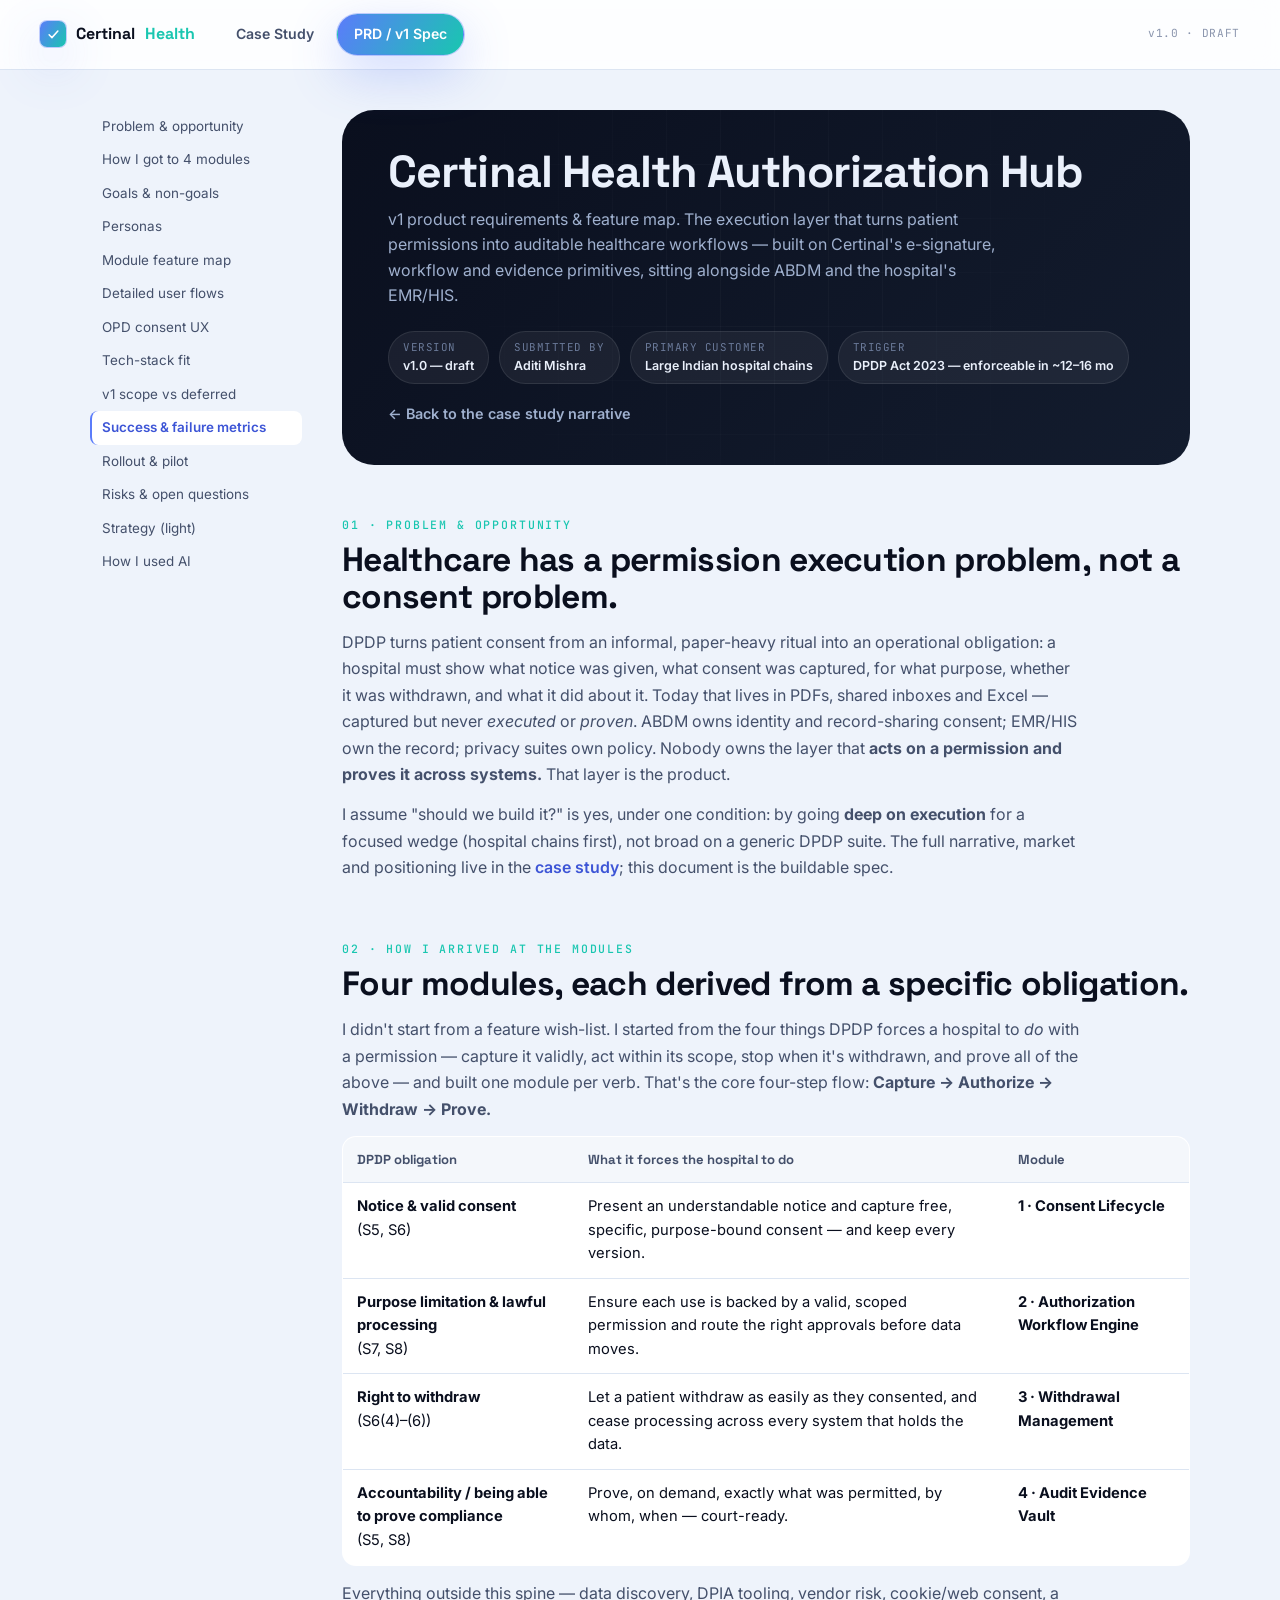
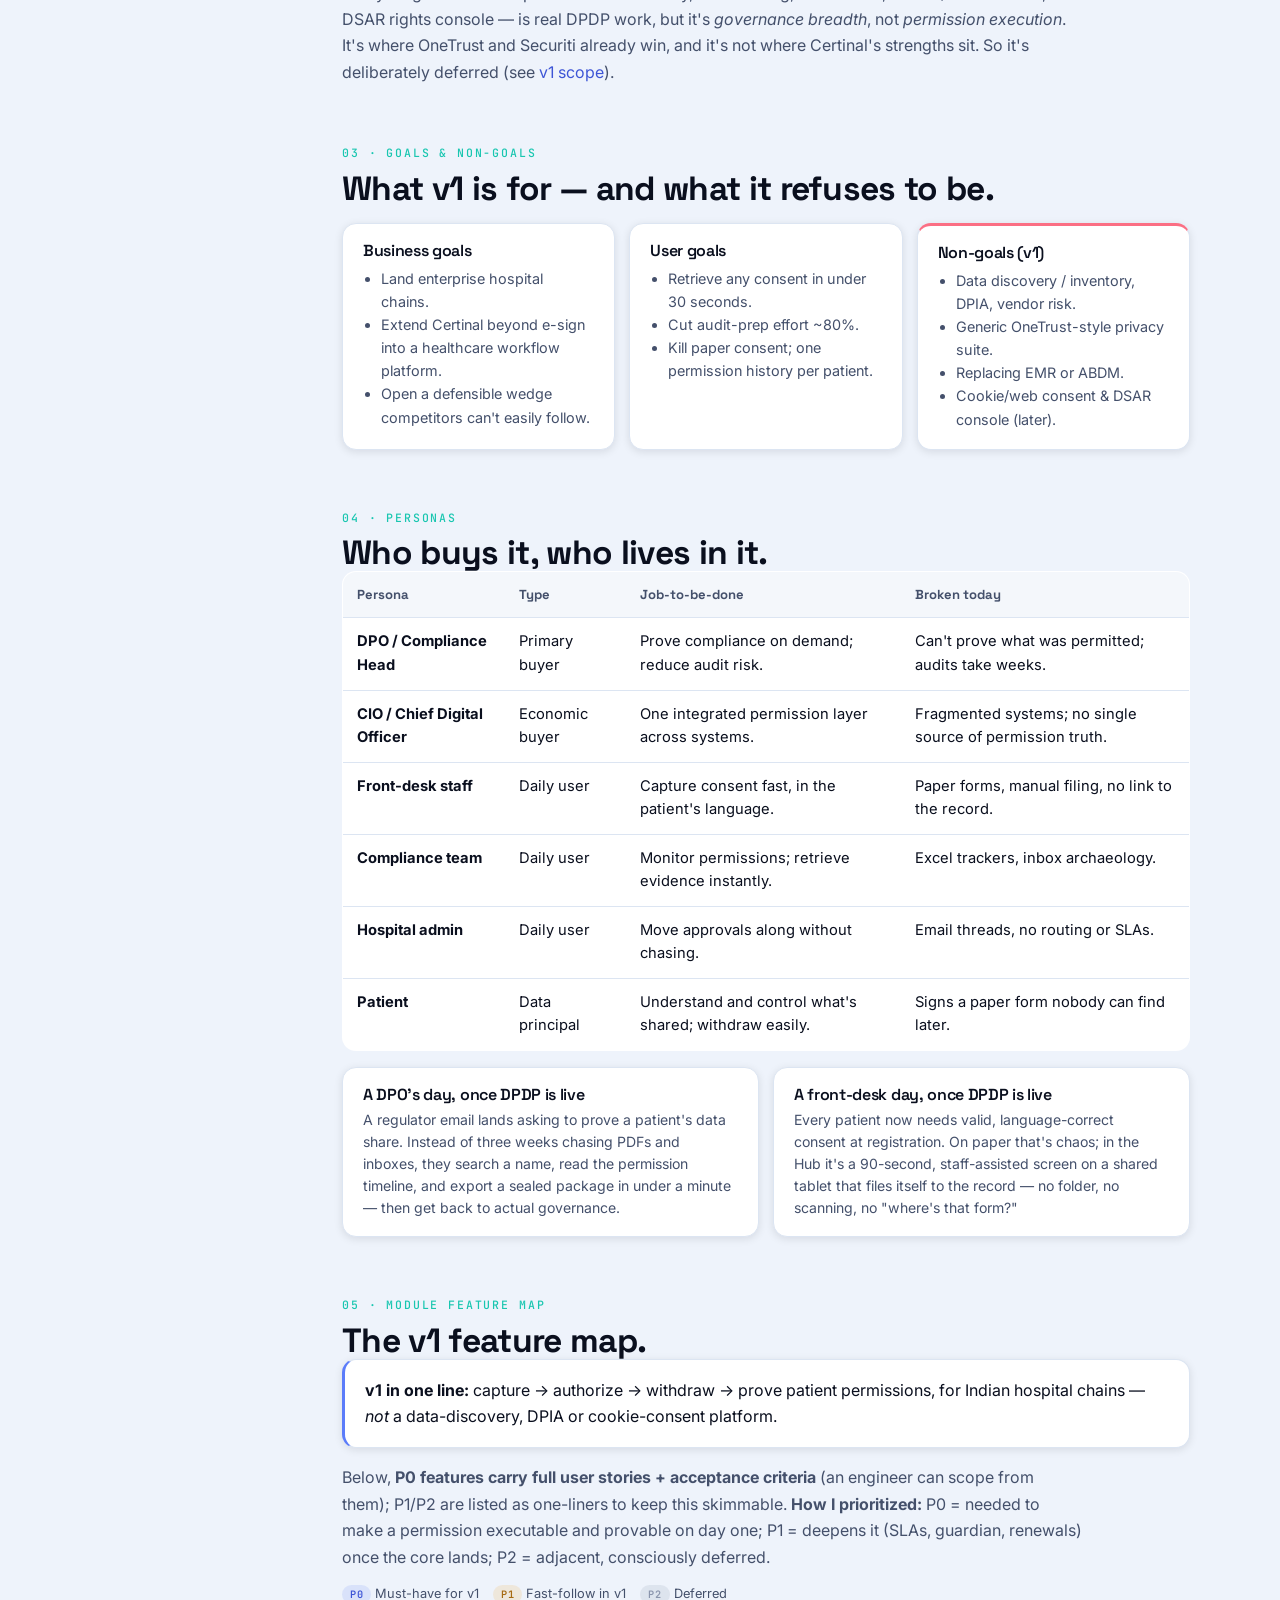
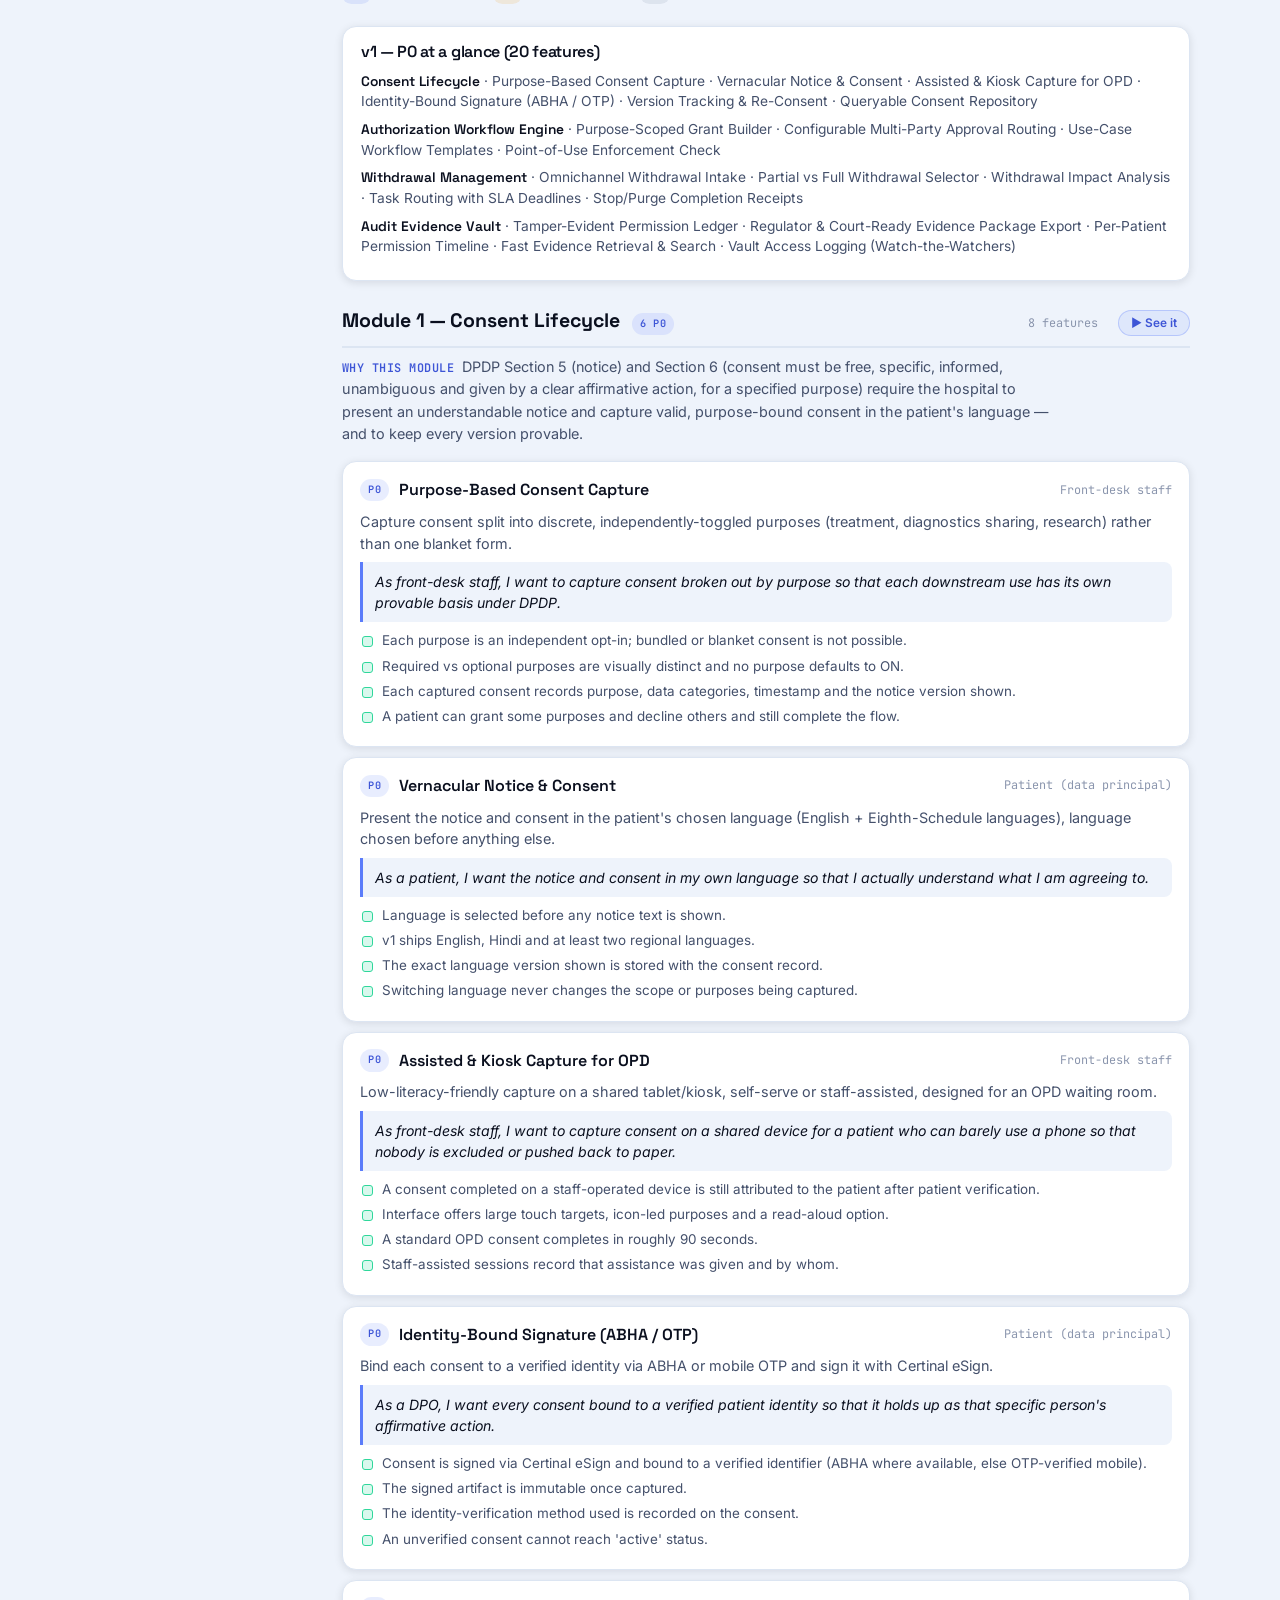
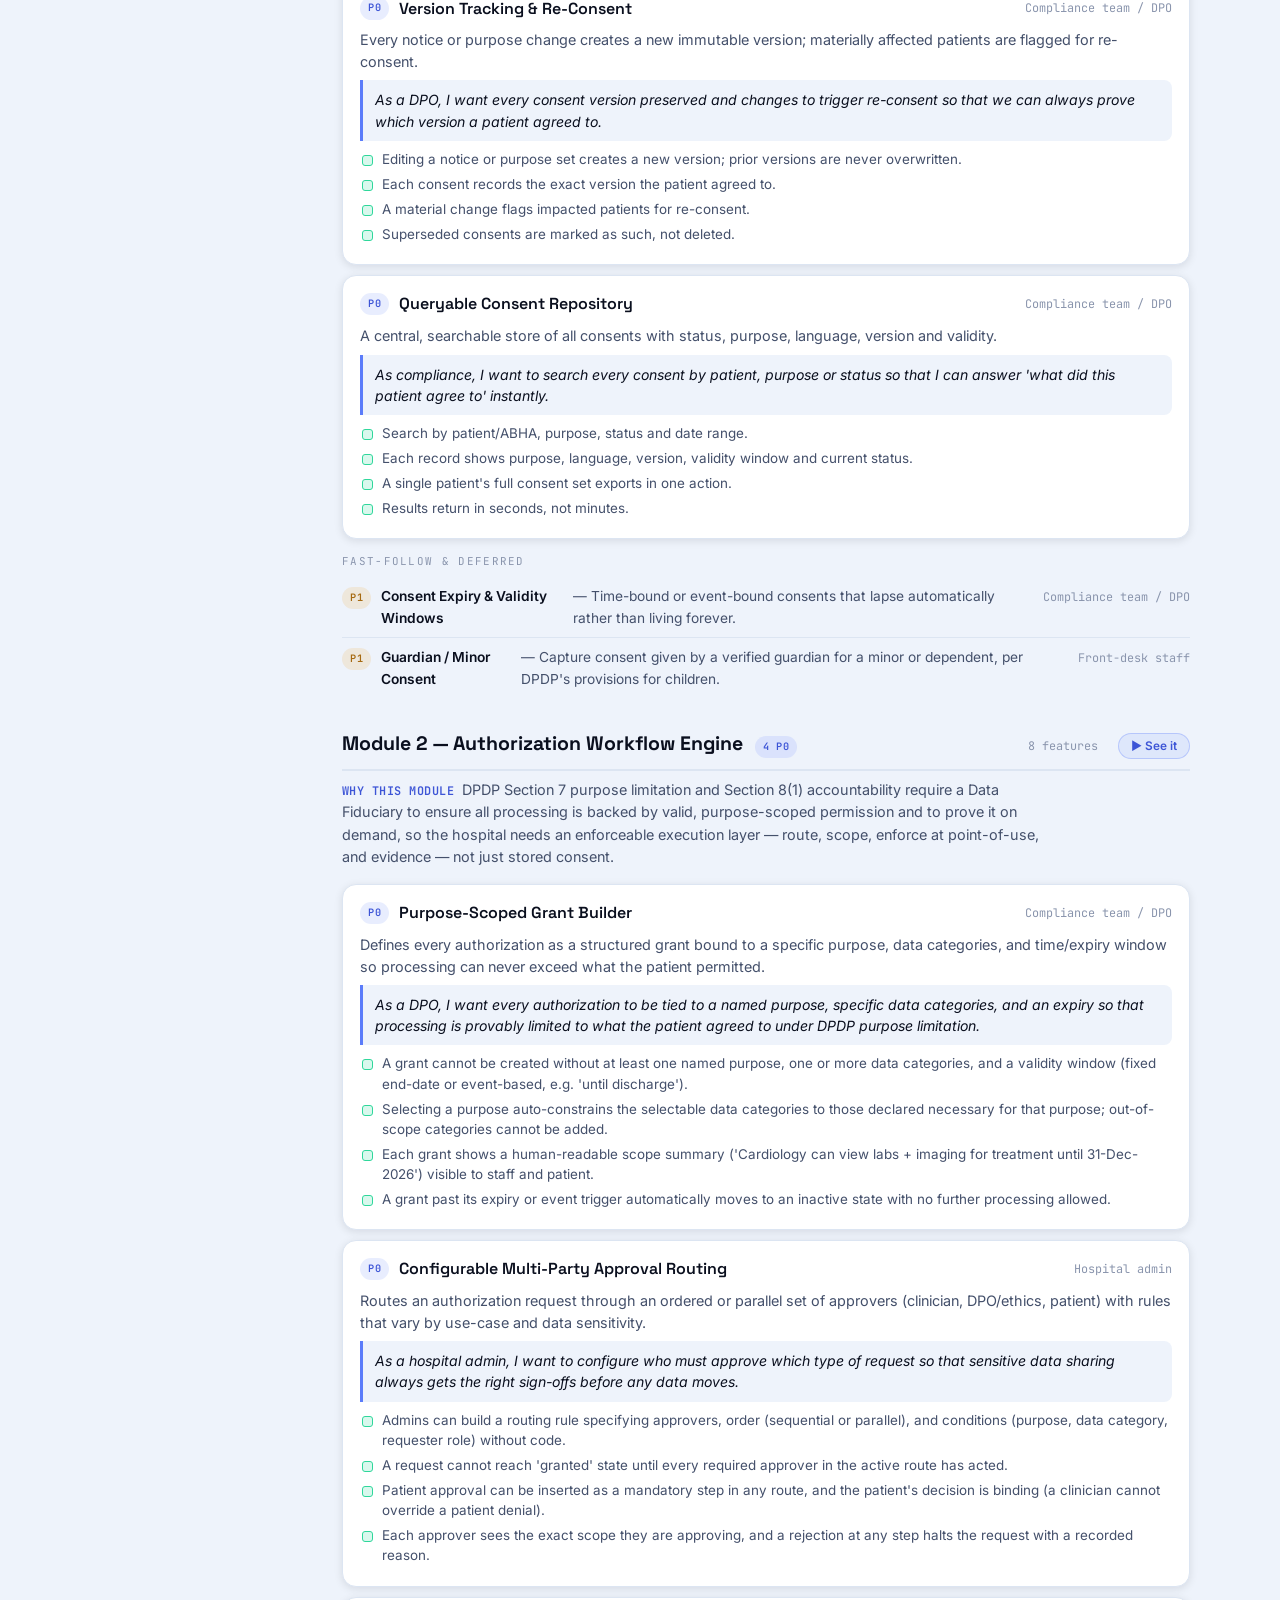
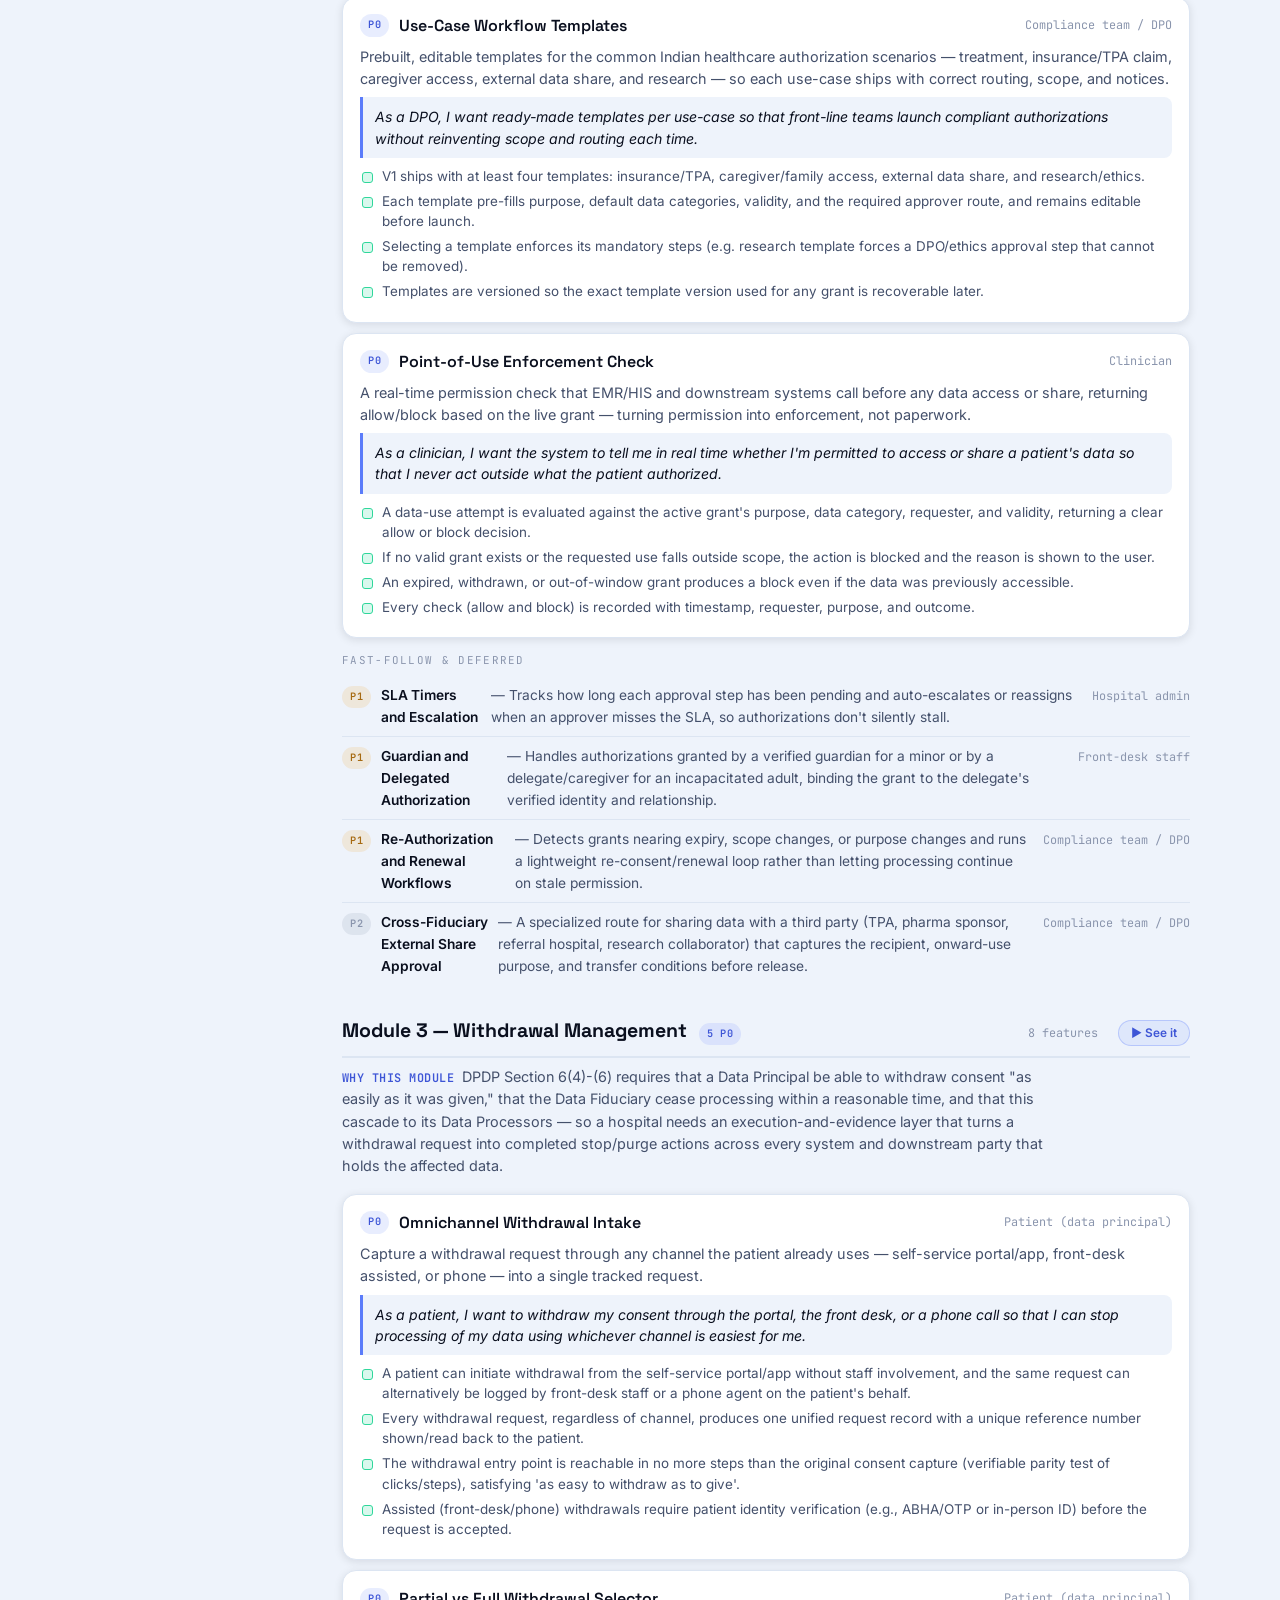
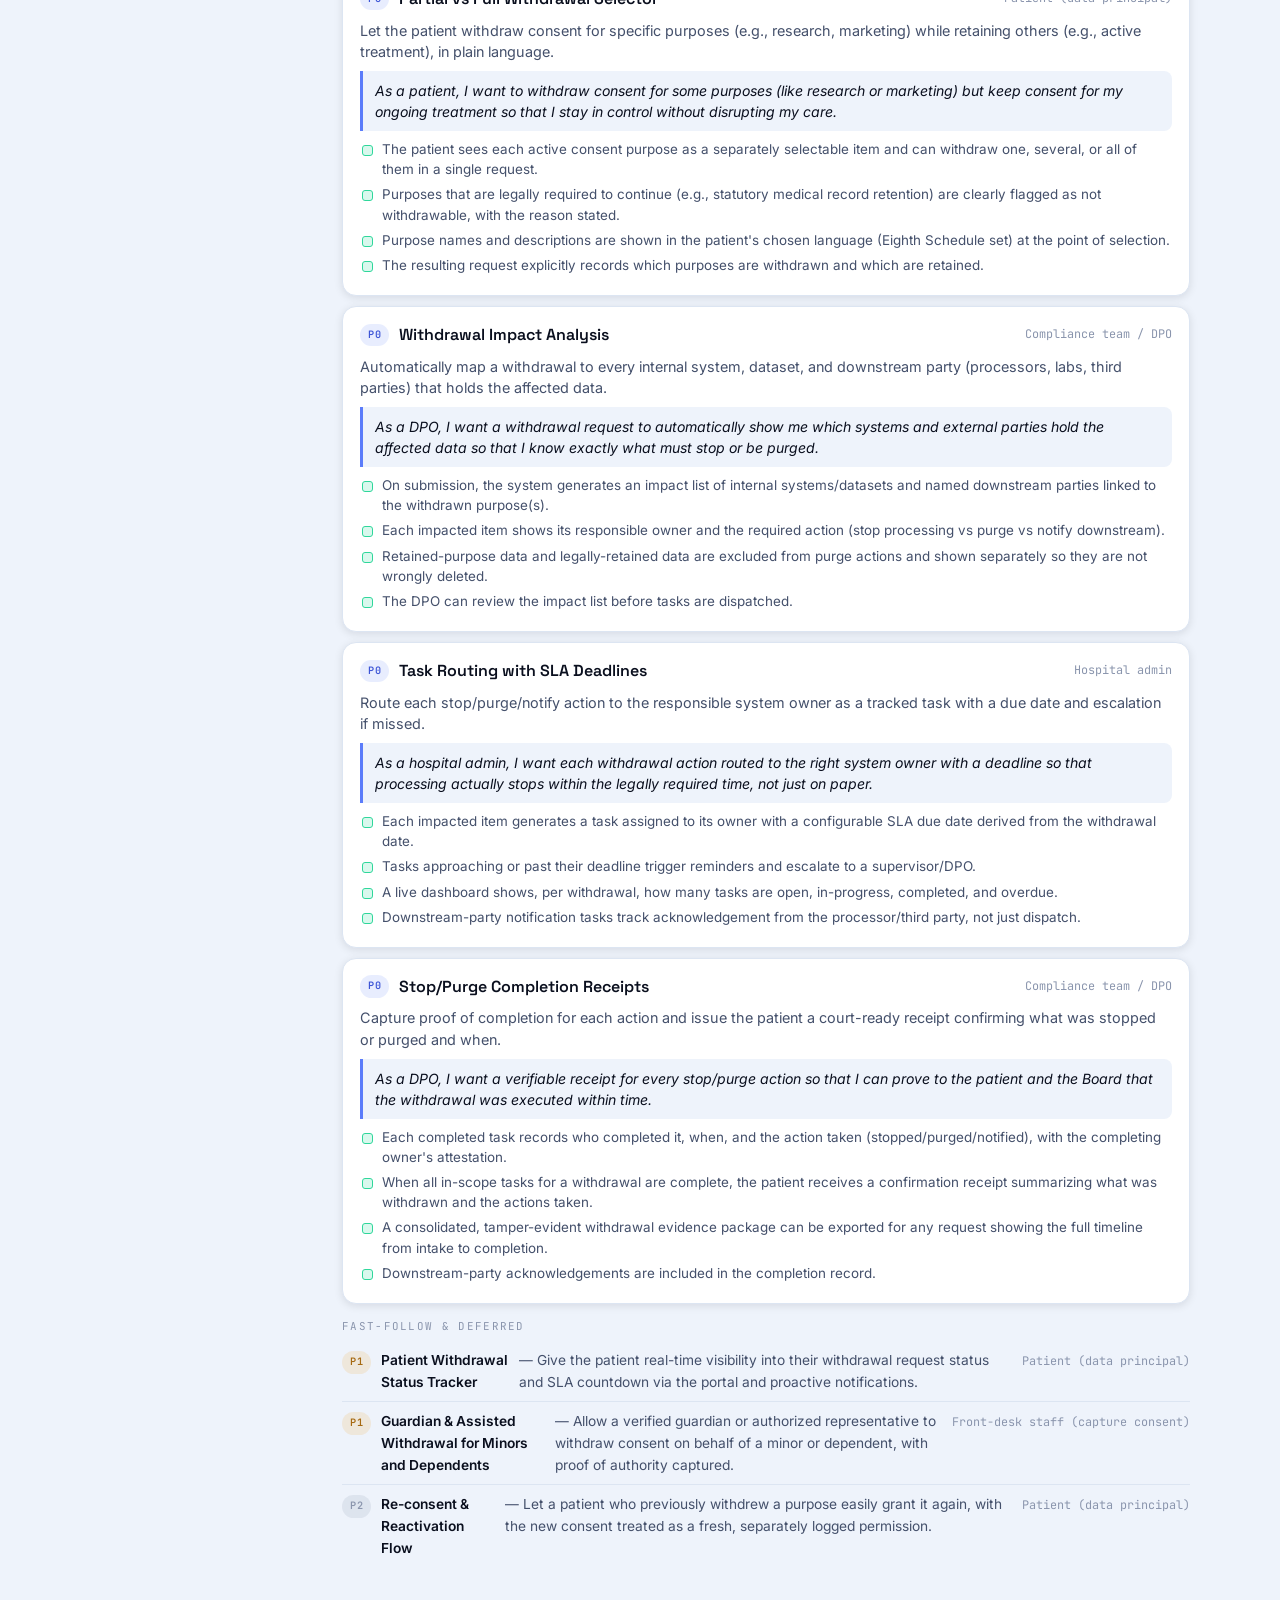
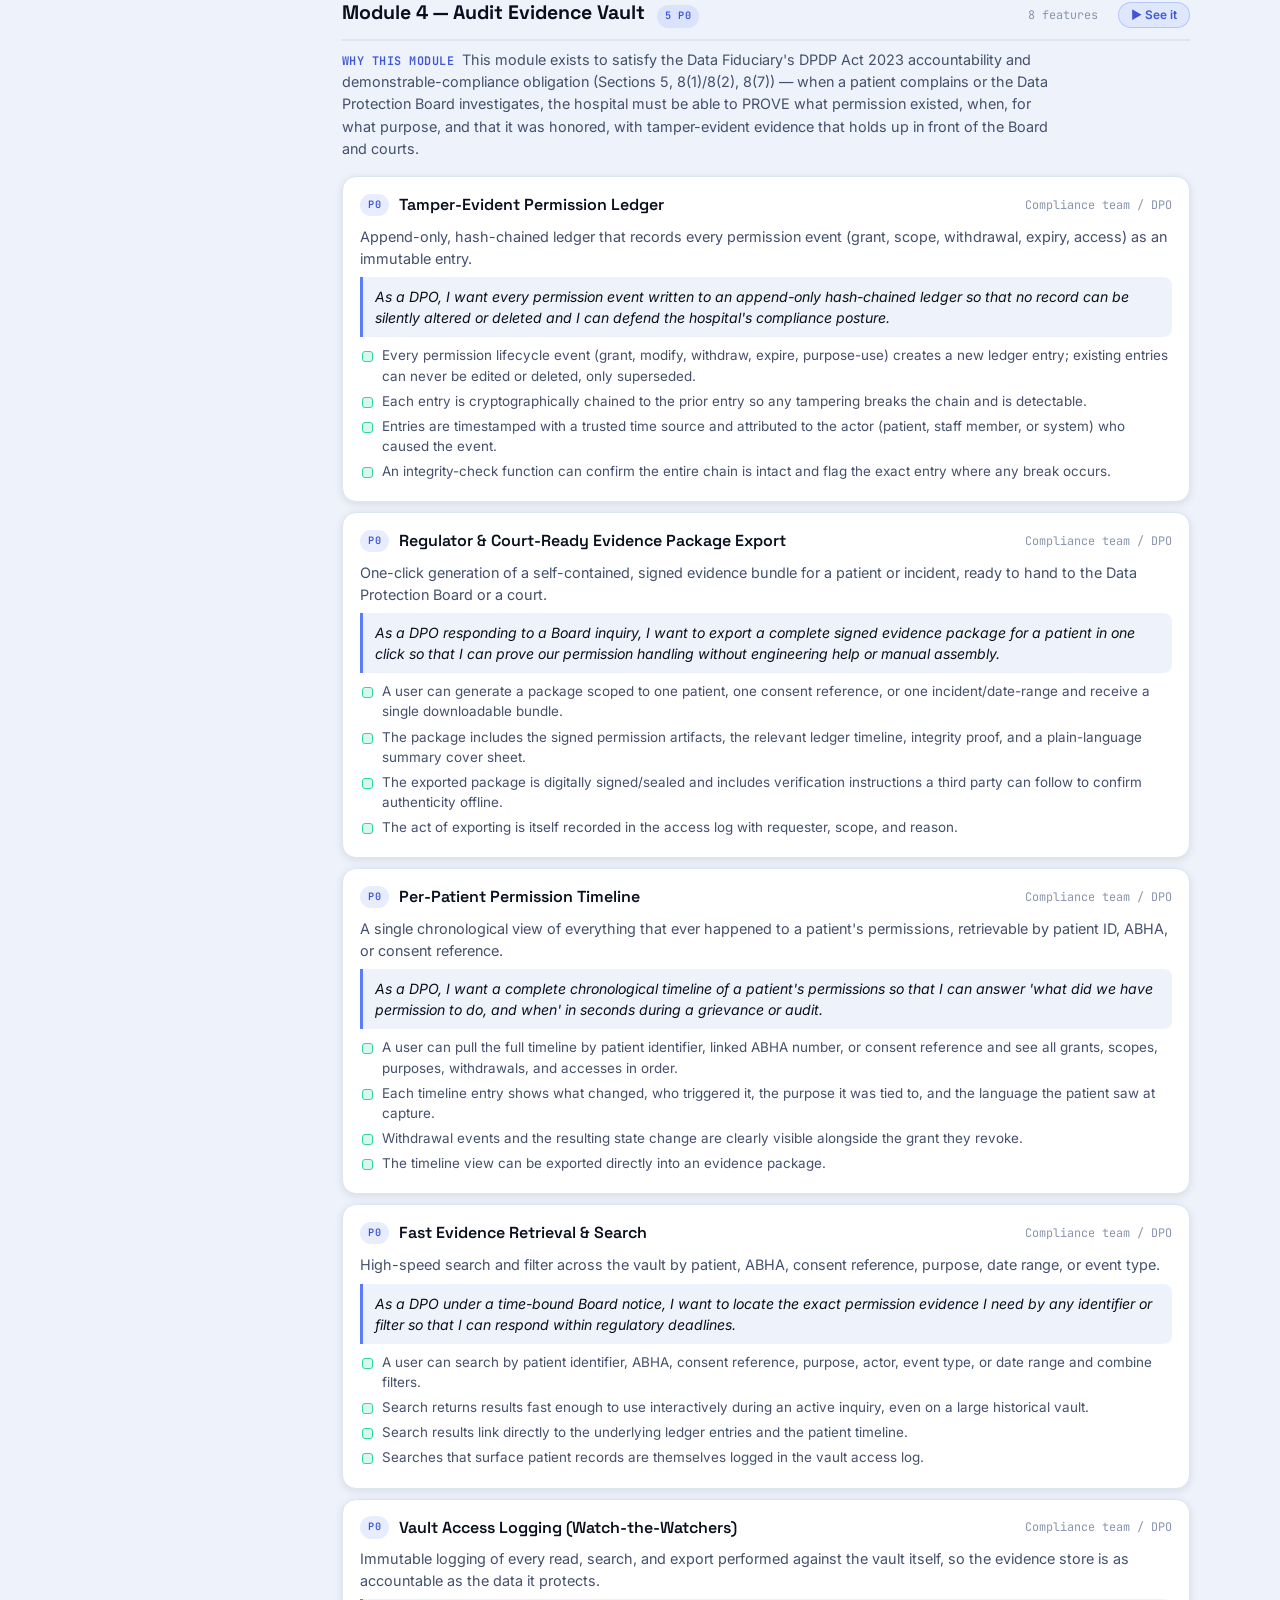
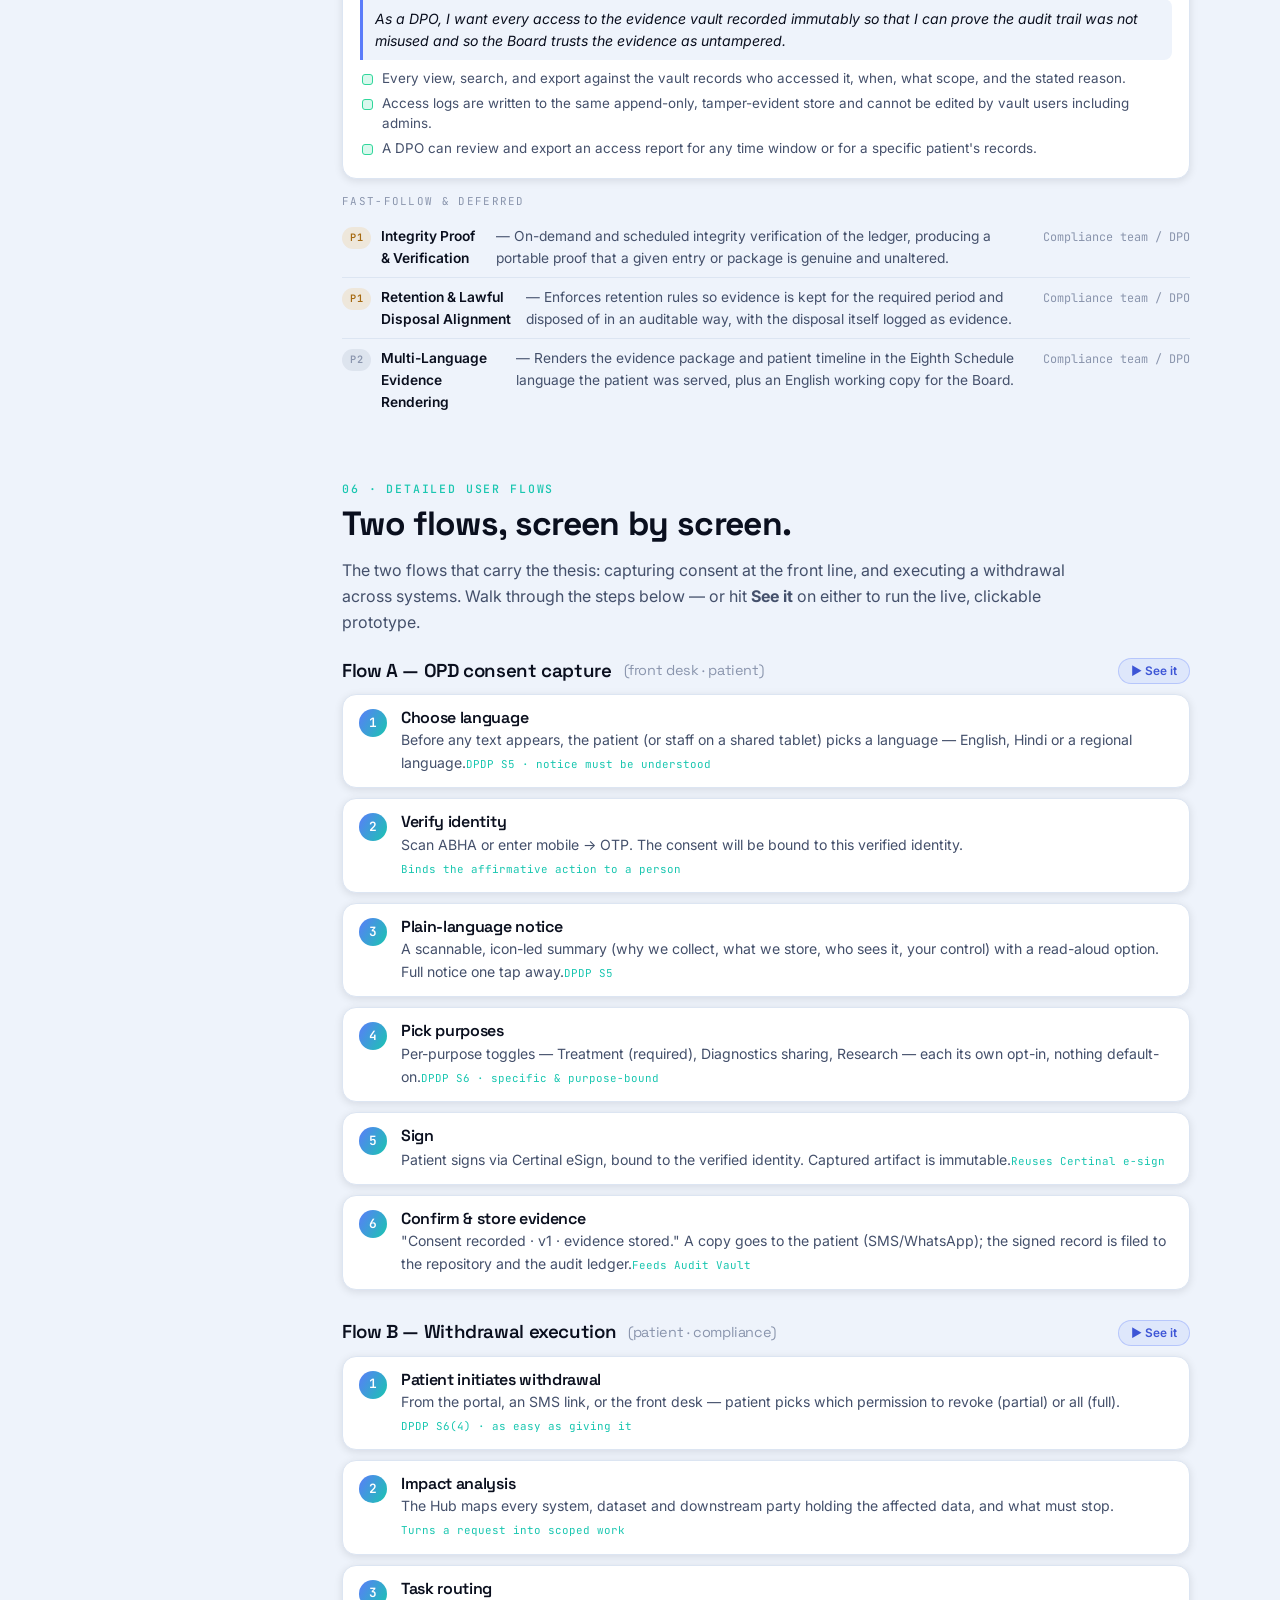
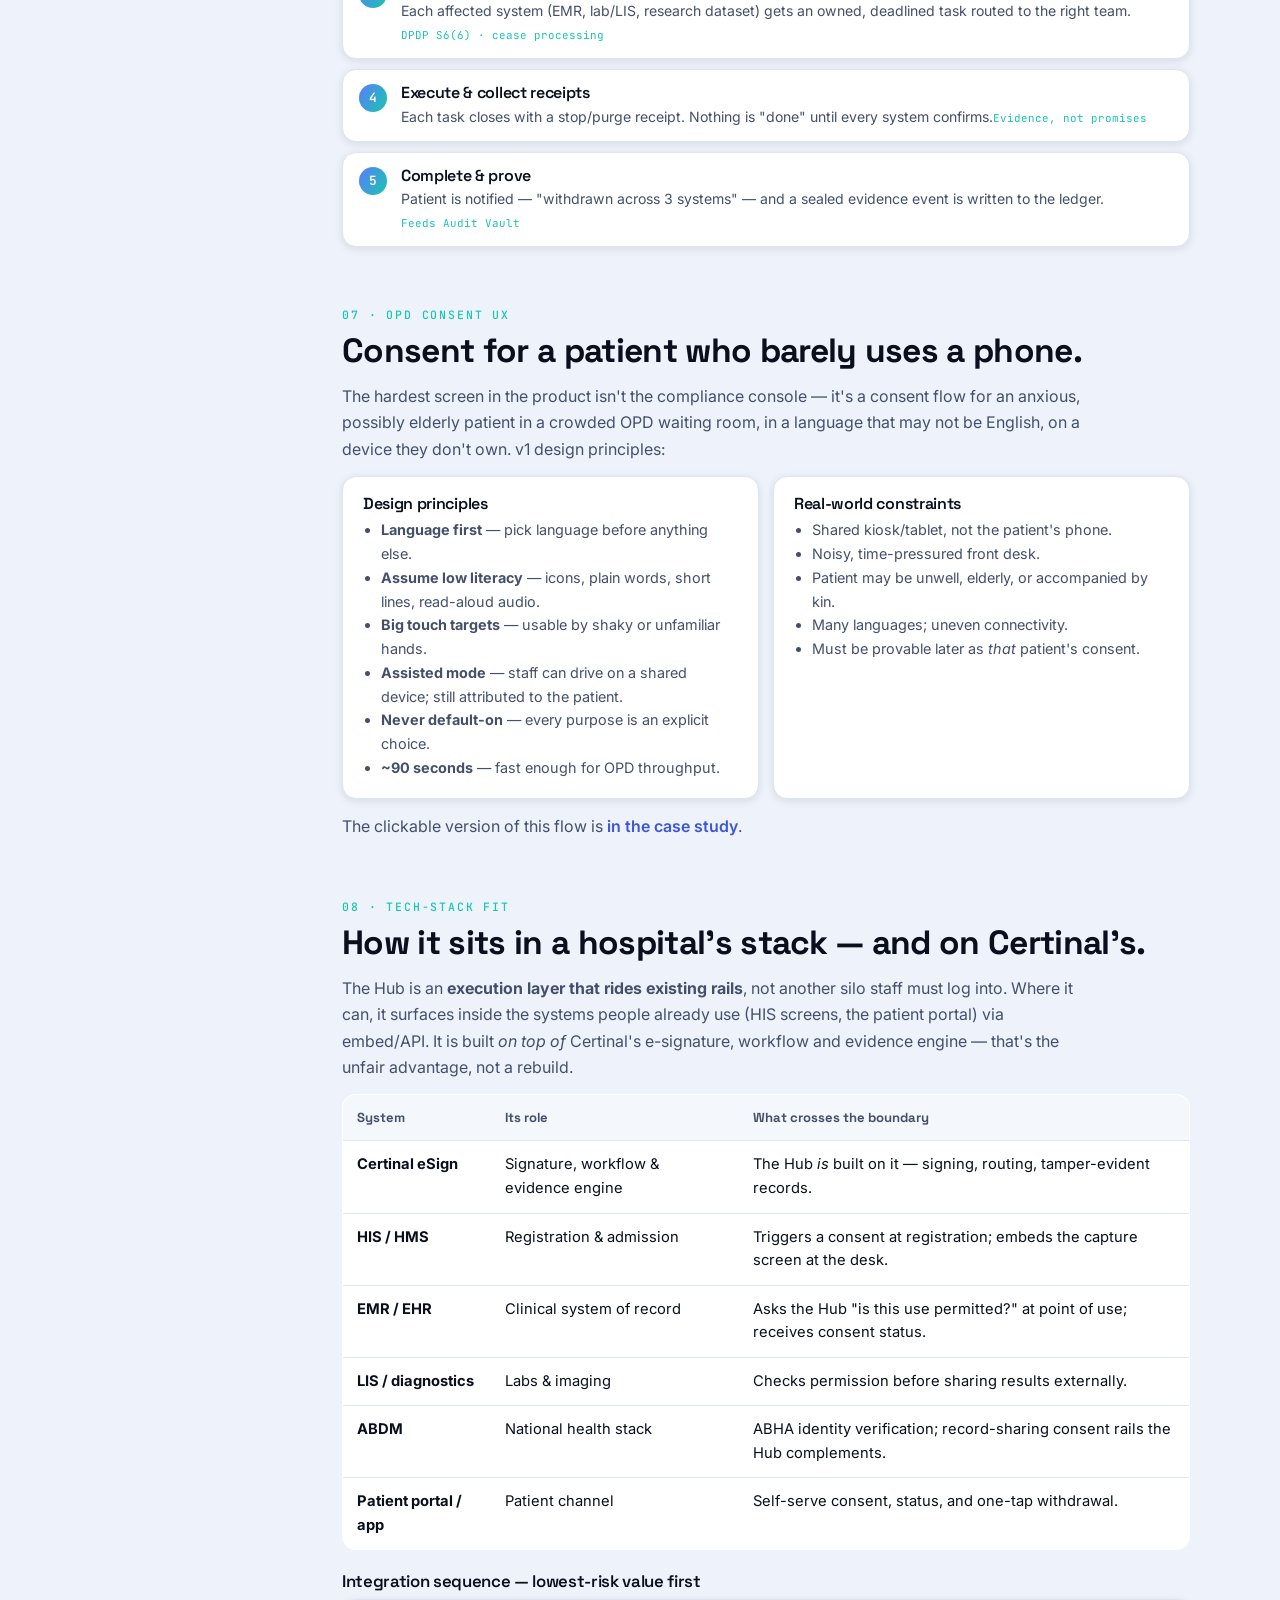
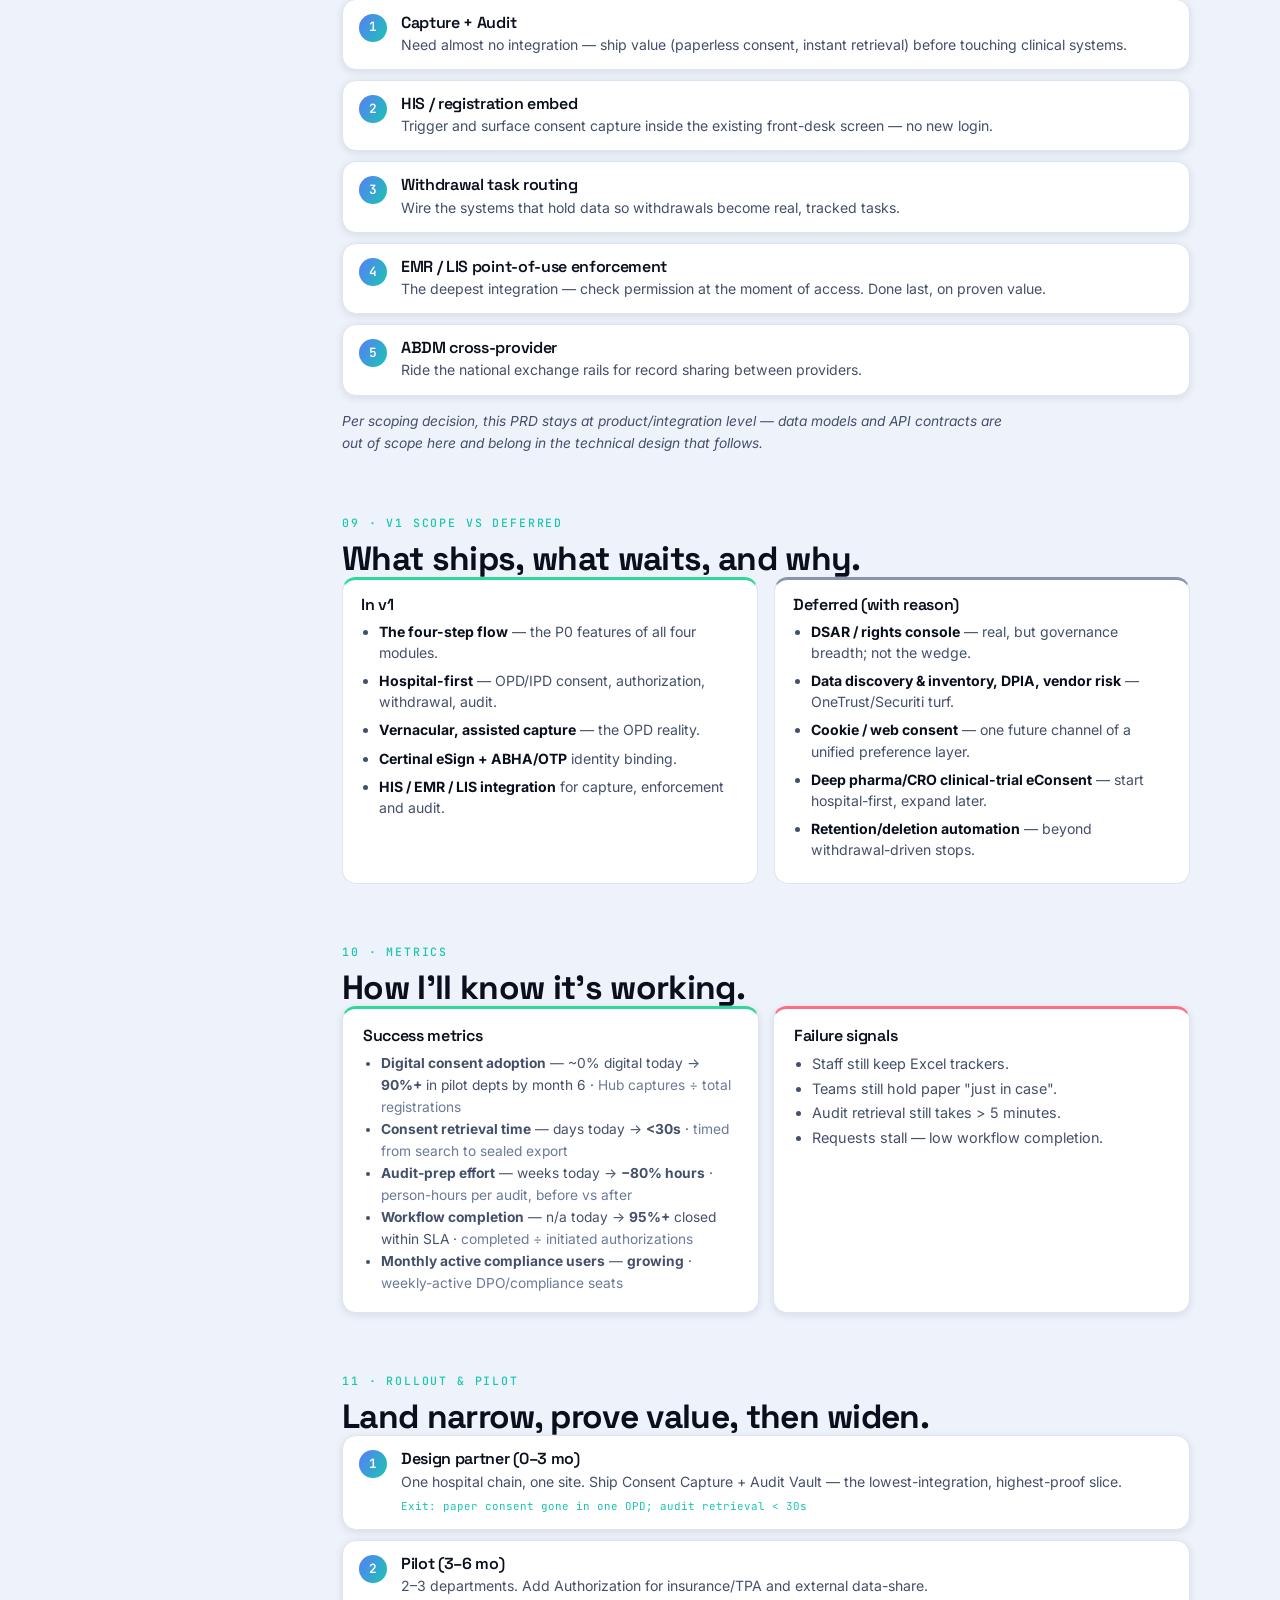
==== prd.html @ 16abfbd4 "Certinal Health Authorization Hub — case study + v1 PRD Scrollytelling DPDP-for-Indian-healthcare ca" ====
<!DOCTYPE html>
<html lang="en">
<head>
<meta charset="UTF-8" />
<meta name="viewport" content="width=device-width, initial-scale=1.0" />
<title>Certinal Health Authorization Hub — v1 PRD / Feature Map</title>
<meta name="description" content="v1 product requirements and feature map for the Certinal Health Authorization Hub — a DPDP execution layer for Indian healthcare." />
<link rel="preconnect" href="https://fonts.googleapis.com" />
<link rel="preconnect" href="https://fonts.gstatic.com" crossorigin />
<link href="https://fonts.googleapis.com/css2?family=Space+Grotesk:wght@400;500;600;700&family=Inter:wght@400;500;600;700&family=JetBrains+Mono:wght@400;500&display=swap" rel="stylesheet" />
<link rel="stylesheet" href="styles.css" />
<style>
  body{background:var(--bg-tint);color:var(--ink);}
  .prd-nav{position:sticky;top:0;z-index:900;display:flex;align-items:center;gap:18px;padding:14px clamp(16px,4vw,40px);background:rgba(255,255,255,.85);backdrop-filter:blur(14px);border-bottom:1px solid var(--line-light);}
  .prd-nav .brand{display:flex;align-items:center;gap:10px;font-family:var(--font-display);font-weight:700;color:var(--ink);}
  .prd-nav .brand .mark{width:26px;height:26px;border-radius:7px;background:var(--grad-brand);display:grid;place-items:center;box-shadow:var(--sh-glow);}
  .prd-tabs{display:flex;gap:6px;margin-left:6px;}
  .prd-tab{padding:8px 16px;border-radius:var(--r-pill);font-size:.88rem;font-weight:600;color:var(--ink-soft);border:1px solid transparent;}
  .prd-tab:hover{color:var(--ink);}
  .prd-tab.is-active{background:var(--grad-brand);color:#fff;box-shadow:var(--sh-glow);}
  .prd-nav .spacer{margin-left:auto;}
  .prd-meta-pill{font-family:var(--font-mono);font-size:.7rem;letter-spacing:.06em;color:var(--ink-faint);}

  .prd-shell{max-width:1180px;margin:0 auto;display:grid;grid-template-columns:212px 1fr;gap:40px;padding:40px clamp(16px,4vw,40px) 100px;}
  @media (max-width:920px){.prd-shell{grid-template-columns:1fr;gap:18px;}}
  .prd-toc{position:sticky;top:84px;align-self:start;font-size:.84rem;max-height:calc(100vh - 110px);overflow:auto;}
  @media (max-width:920px){.prd-toc{position:static;max-height:none;border:1px solid var(--line-light);border-radius:var(--r-md);background:#fff;padding:12px;}}
  .prd-toc a{display:block;padding:6px 10px;border-radius:8px;color:var(--ink-soft);border-left:2px solid transparent;}
  .prd-toc a:hover{background:#fff;color:var(--ink);}
  .prd-toc a.is-active{color:var(--brand-deep);border-left-color:var(--brand);background:#fff;font-weight:600;}

  .prd-main{min-width:0;}
  .prd-sec{margin-bottom:54px;scroll-margin-top:90px;}
  .prd-kicker{font-family:var(--font-mono);font-size:.72rem;letter-spacing:.16em;text-transform:uppercase;color:var(--teal);font-weight:500;}
  .prd-h{font-family:var(--font-display);font-weight:700;font-size:clamp(1.5rem,3vw,2.1rem);letter-spacing:-.02em;margin:6px 0 0;color:var(--ink);}
  .prd-sub{color:var(--ink-soft);font-size:1.02rem;margin-top:10px;max-width:70ch;line-height:1.6;}
  .prd-p{color:var(--ink-soft);line-height:1.65;max-width:74ch;margin:14px 0;}
  .prd-card{background:#fff;border:1px solid var(--line-light);border-radius:var(--r-md);padding:18px 20px;box-shadow:var(--sh-sm);}
  .prd-grid2{display:grid;grid-template-columns:1fr 1fr;gap:14px;}
  .prd-grid3{display:grid;grid-template-columns:repeat(3,1fr);gap:14px;}
  @media (max-width:760px){.prd-grid2,.prd-grid3{grid-template-columns:1fr;}}

  /* hero */
  .prd-hero{background:linear-gradient(135deg,#0A0F1E,#131C2E);color:var(--on-dark);border-radius:var(--r-xl);padding:38px clamp(22px,4vw,46px);position:relative;overflow:hidden;margin-bottom:46px;}
  .prd-hero .grid-bg{opacity:.4;}
  .prd-hero h1{font-family:var(--font-display);font-weight:700;font-size:clamp(1.8rem,4vw,2.8rem);letter-spacing:-.02em;line-height:1.05;position:relative;}
  .prd-hero p{color:var(--on-dark-soft);max-width:64ch;margin-top:12px;position:relative;line-height:1.6;}
  .prd-metarow{display:flex;flex-wrap:wrap;gap:10px;margin-top:22px;position:relative;}
  .prd-metarow .m{background:rgba(255,255,255,.06);border:1px solid var(--line-dark);border-radius:var(--r-pill);padding:7px 14px;font-size:.78rem;}
  .prd-metarow .m b{color:var(--on-dark);font-weight:600;}
  .prd-metarow .m span{color:var(--on-dark-faint);font-family:var(--font-mono);font-size:.68rem;letter-spacing:.05em;display:block;text-transform:uppercase;}

  /* tables */
  .prd-table{width:100%;border-collapse:collapse;font-size:.92rem;background:#fff;border:1px solid var(--line-light);border-radius:var(--r-md);overflow:hidden;}
  .prd-table th,.prd-table td{text-align:left;padding:12px 14px;border-bottom:1px solid var(--line-light);vertical-align:top;}
  .prd-table th{font-family:var(--font-display);font-size:.82rem;color:var(--ink-soft);background:#F4F7FB;}
  .prd-table tr:last-child td{border-bottom:none;}
  .prd-table td strong{color:var(--ink);}

  /* feature module blocks */
  .fm-mod{margin-bottom:30px;}
  .fm-modhead{display:flex;align-items:baseline;gap:12px;flex-wrap:wrap;border-bottom:2px solid var(--line-light);padding-bottom:10px;margin-bottom:6px;}
  .fm-modname{font-family:var(--font-display);font-weight:700;font-size:1.22rem;color:var(--ink);}
  .fm-why{font-size:.9rem;color:var(--ink-soft);line-height:1.55;margin:8px 0 16px;max-width:80ch;}
  .fm-why b{color:var(--brand-deep);font-weight:600;font-family:var(--font-mono);font-size:.74rem;letter-spacing:.04em;}
  .fm-feat{background:#fff;border:1px solid var(--line-light);border-radius:var(--r-md);padding:15px 17px;margin-bottom:10px;box-shadow:var(--sh-sm);}
  .fm-ftop{display:flex;align-items:center;gap:10px;flex-wrap:wrap;}
  .fm-fname{font-family:var(--font-display);font-weight:600;font-size:1rem;color:var(--ink);}
  .fm-persona{margin-left:auto;font-size:.74rem;color:var(--ink-faint);font-family:var(--font-mono);}
  .fm-desc{font-size:.9rem;color:var(--ink-soft);margin:8px 0;line-height:1.5;}
  .fm-story{font-size:.88rem;color:var(--ink);background:var(--bg-tint);border-left:3px solid var(--brand);border-radius:0 8px 8px 0;padding:9px 12px;margin:8px 0;line-height:1.5;font-style:italic;}
  .fm-ac{margin:8px 0 0;padding:0;list-style:none;}
  .fm-ac li{position:relative;padding-left:22px;font-size:.84rem;color:var(--ink-soft);line-height:1.5;margin:5px 0;}
  .fm-ac li::before{content:"";position:absolute;left:2px;top:6px;width:11px;height:11px;border-radius:3px;border:1.5px solid var(--ok);background:rgba(47,215,155,.18);}
  .pri{font-family:var(--font-mono);font-size:.64rem;font-weight:600;letter-spacing:.06em;padding:3px 8px;border-radius:var(--r-pill);}
  .pri-P0{background:rgba(91,124,250,.14);color:var(--brand-deep);}
  .pri-P1{background:rgba(244,169,59,.16);color:#A66A12;}
  .pri-P2{background:rgba(138,149,173,.16);color:var(--ink-faint);}
  .fm-legend{display:flex;gap:14px;flex-wrap:wrap;font-size:.8rem;color:var(--ink-soft);margin:6px 0 22px;}
  .fm-glance{background:#fff;border:1px solid var(--line-light);border-radius:var(--r-md);padding:16px 18px;margin-bottom:24px;box-shadow:var(--sh-sm);}
  .fm-glance h4{font-family:var(--font-display);margin:0 0 10px;color:var(--ink);font-size:1rem;}
  .fm-gmod{font-size:.86rem;color:var(--ink-soft);margin:7px 0;line-height:1.5;}
  .fm-gmod b{color:var(--ink);font-family:var(--font-display);font-weight:600;}
  .fm-laterhead{font-family:var(--font-mono);font-size:.68rem;letter-spacing:.12em;text-transform:uppercase;color:var(--ink-faint);margin:14px 0 6px;}
  .fm-mini{display:flex;align-items:baseline;gap:10px;padding:8px 0;border-bottom:1px solid var(--line-light);font-size:.86rem;}
  .fm-mini:last-child{border-bottom:none;}
  .fm-mini .fm-mininame{font-weight:600;color:var(--ink);}
  .fm-mini .fm-minidesc{color:var(--ink-soft);}
  .fm-mini .fm-minip{margin-left:auto;font-size:.74rem;color:var(--ink-faint);font-family:var(--font-mono);white-space:nowrap;}

  /* flow steps */
  .flow-steps{counter-reset:fs;display:flex;flex-direction:column;gap:10px;}
  .flow-step{display:flex;gap:14px;background:#fff;border:1px solid var(--line-light);border-radius:var(--r-md);padding:14px 16px;box-shadow:var(--sh-sm);}
  .flow-step .n{counter-increment:fs;flex:none;width:28px;height:28px;border-radius:50%;background:var(--grad-brand);color:#fff;display:grid;place-items:center;font-family:var(--font-mono);font-size:.8rem;font-weight:600;}
  .flow-step .n::before{content:counter(fs);}
  .flow-step h4{font-family:var(--font-display);font-size:1rem;margin:0 0 3px;color:var(--ink);}
  .flow-step p{margin:0;font-size:.88rem;color:var(--ink-soft);line-height:1.5;}
  .flow-step .tie{display:inline-block;margin-top:6px;font-family:var(--font-mono);font-size:.68rem;color:var(--teal);}

  .pill-row{display:flex;flex-wrap:wrap;gap:8px;margin-top:6px;}
  .pill-row .p{font-size:.8rem;padding:6px 12px;border-radius:var(--r-pill);background:#fff;border:1px solid var(--line-light);color:var(--ink-soft);}
  .inout{display:grid;grid-template-columns:1fr 1fr;gap:16px;}
  @media (max-width:760px){.inout{grid-template-columns:1fr;}}
  .inout .col{background:#fff;border:1px solid var(--line-light);border-radius:var(--r-md);padding:16px 18px;}
  .inout .col.in{border-top:3px solid var(--ok);}
  .inout .col.out{border-top:3px solid var(--ink-faint);}
  .inout h4{font-family:var(--font-display);margin:0 0 8px;}
  .inout ul{margin:0;padding-left:18px;}
  .inout li{font-size:.88rem;color:var(--ink-soft);line-height:1.5;margin:7px 0;}
  .inout li b{color:var(--ink);}

  .ai-note{background:#fff;border:1px dashed var(--brand);border-radius:var(--r-md);padding:18px 20px;}
  .prd-foot{border-top:1px solid var(--line-light);padding:26px clamp(16px,4vw,40px);text-align:center;color:var(--ink-faint);font-size:.82rem;}
  .backlink{display:inline-flex;align-items:center;gap:7px;color:var(--brand-deep);font-weight:600;font-size:.9rem;margin-top:10px;}
  /* prototype modal + CTA */
  .fm-see{margin-left:8px;font-family:var(--font-body);font-size:.74rem;font-weight:600;color:var(--brand-deep);background:rgba(91,124,250,.10);border:1px solid rgba(91,124,250,.3);border-radius:var(--r-pill);padding:5px 12px;cursor:pointer;display:inline-flex;align-items:center;gap:6px;transition:background .18s;}
  .fm-see:hover{background:rgba(91,124,250,.18);}
  .proto-modal{position:fixed;inset:0;z-index:2000;display:none;}
  .proto-modal.is-open{display:block;}
  .proto-modal__backdrop{position:absolute;inset:0;background:rgba(6,9,18,.72);backdrop-filter:blur(4px);}
  .proto-modal__panel{position:absolute;inset:3.5% 4%;background:var(--bg-dark);border:1px solid var(--line-strong);border-radius:var(--r-lg);overflow:hidden;display:flex;flex-direction:column;box-shadow:var(--sh-lg);}
  .proto-modal__bar{display:flex;align-items:center;gap:14px;padding:11px 16px;background:rgba(255,255,255,.04);border-bottom:1px solid var(--line-dark);color:var(--on-dark);}
  .proto-modal__title{font-family:var(--font-display);font-weight:600;font-size:.95rem;}
  .proto-modal__hint{font-family:var(--font-mono);font-size:.68rem;color:var(--on-dark-faint);}
  .proto-modal__open{margin-left:auto;font-size:.82rem;color:var(--on-dark-soft);text-decoration:none;}
  .proto-modal__open:hover{color:var(--on-dark);}
  .proto-modal__close{background:rgba(255,255,255,.06);border:1px solid var(--line-dark);color:var(--on-dark);width:30px;height:30px;border-radius:8px;cursor:pointer;font-size:1rem;line-height:1;}
  .proto-modal__frame{flex:1;width:100%;border:0;background:var(--bg-dark);}
</style>
</head>
<body>

<nav class="prd-nav">
  <a class="brand" href="index.html">
    <span class="mark"><svg width="15" height="15" viewBox="0 0 24 24" fill="none"><path d="M5 12.5l4.5 4.5L19 6.5" stroke="#fff" stroke-width="2.4" stroke-linecap="round" stroke-linejoin="round"/></svg></span>
    Certinal <span style="color:var(--teal)">Health</span>
  </a>
  <div class="prd-tabs">
    <a class="prd-tab" href="index.html">Case Study</a>
    <a class="prd-tab is-active" href="prd.html">PRD / v1 Spec</a>
  </div>
  <span class="spacer"></span>
  <span class="prd-meta-pill">v1.0 · DRAFT</span>
</nav>

<div class="prd-shell">
  <!-- TOC -->
  <aside class="prd-toc" aria-label="Contents">
    <a href="#problem">Problem &amp; opportunity</a>
    <a href="#modules-why">How I got to 4 modules</a>
    <a href="#goals">Goals &amp; non-goals</a>
    <a href="#personas">Personas</a>
    <a href="#features">Module feature map</a>
    <a href="#flows">Detailed user flows</a>
    <a href="#opd-ux">OPD consent UX</a>
    <a href="#architecture">Tech-stack fit</a>
    <a href="#scope">v1 scope vs deferred</a>
    <a href="#metrics">Success &amp; failure metrics</a>
    <a href="#rollout">Rollout &amp; pilot</a>
    <a href="#risks">Risks &amp; open questions</a>
    <a href="#strategy">Strategy (light)</a>
    <a href="#ai">How I used AI</a>
  </aside>

  <main class="prd-main">
    <!-- HERO -->
    <div class="prd-hero">
      <div class="grid-bg" aria-hidden="true"></div>
      <h1>Certinal Health Authorization Hub</h1>
      <p>v1 product requirements &amp; feature map. The execution layer that turns patient permissions into auditable healthcare workflows — built on Certinal's e-signature, workflow and evidence primitives, sitting alongside ABDM and the hospital's EMR/HIS.</p>
      <div class="prd-metarow">
        <div class="m"><span>Version</span><b>v1.0 — draft</b></div>
        <div class="m"><span>Submitted by</span><b>Aditi Mishra</b></div>
        <div class="m"><span>Primary customer</span><b>Large Indian hospital chains</b></div>
        <div class="m"><span>Trigger</span><b>DPDP Act 2023 — enforceable in ~12–16 mo</b></div>
      </div>
      <a class="backlink" href="index.html" style="color:#9FB0CE;margin-top:18px;">&larr; Back to the case study narrative</a>
    </div>

    <!-- PROBLEM -->
    <section class="prd-sec" id="problem">
      <span class="prd-kicker">01 · Problem &amp; opportunity</span>
      <h2 class="prd-h">Healthcare has a permission execution problem, not a consent problem.</h2>
      <p class="prd-p">DPDP turns patient consent from an informal, paper-heavy ritual into an operational obligation: a hospital must show what notice was given, what consent was captured, for what purpose, whether it was withdrawn, and what it did about it. Today that lives in PDFs, shared inboxes and Excel — captured but never <em>executed</em> or <em>proven</em>. ABDM owns identity and record-sharing consent; EMR/HIS own the record; privacy suites own policy. Nobody owns the layer that <strong>acts on a permission and proves it across systems.</strong> That layer is the product.</p>
      <p class="prd-p">I assume "should we build it?" is yes, under one condition: by going <strong>deep on execution</strong> for a focused wedge (hospital chains first), not broad on a generic DPDP suite. The full narrative, market and positioning live in the <a href="index.html" style="color:var(--brand-deep);font-weight:600;">case study</a>; this document is the buildable spec.</p>
    </section>

    <!-- MODULE DERIVATION -->
    <section class="prd-sec" id="modules-why">
      <span class="prd-kicker">02 · How I arrived at the modules</span>
      <h2 class="prd-h">Four modules, each derived from a specific obligation.</h2>
      <p class="prd-p">I didn't start from a feature wish-list. I started from the four things DPDP forces a hospital to <em>do</em> with a permission — capture it validly, act within its scope, stop when it's withdrawn, and prove all of the above — and built one module per verb. That's the core four-step flow: <strong>Capture → Authorize → Withdraw → Prove.</strong></p>
      <table class="prd-table">
        <thead><tr><th>DPDP obligation</th><th>What it forces the hospital to do</th><th>Module</th></tr></thead>
        <tbody>
          <tr><td><strong>Notice &amp; valid consent</strong><br>(S5, S6)</td><td>Present an understandable notice and capture free, specific, purpose-bound consent — and keep every version.</td><td><strong>1 · Consent Lifecycle</strong></td></tr>
          <tr><td><strong>Purpose limitation &amp; lawful processing</strong><br>(S7, S8)</td><td>Ensure each use is backed by a valid, scoped permission and route the right approvals before data moves.</td><td><strong>2 · Authorization Workflow Engine</strong></td></tr>
          <tr><td><strong>Right to withdraw</strong><br>(S6(4)–(6))</td><td>Let a patient withdraw as easily as they consented, and cease processing across every system that holds the data.</td><td><strong>3 · Withdrawal Management</strong></td></tr>
          <tr><td><strong>Accountability / being able to prove compliance</strong><br>(S5, S8)</td><td>Prove, on demand, exactly what was permitted, by whom, when — court-ready.</td><td><strong>4 · Audit Evidence Vault</strong></td></tr>
        </tbody>
      </table>
      <p class="prd-p">Everything outside this spine — data discovery, DPIA tooling, vendor risk, cookie/web consent, a DSAR rights console — is real DPDP work, but it's <em>governance breadth</em>, not <em>permission execution</em>. It's where OneTrust and Securiti already win, and it's not where Certinal's strengths sit. So it's deliberately deferred (see <a href="#scope" style="color:var(--brand-deep)">v1 scope</a>).</p>
    </section>

    <!-- GOALS -->
    <section class="prd-sec" id="goals">
      <span class="prd-kicker">03 · Goals &amp; non-goals</span>
      <h2 class="prd-h">What v1 is for — and what it refuses to be.</h2>
      <div class="prd-grid3" style="margin-top:16px;">
        <div class="prd-card"><h4 style="margin:0 0 8px;font-family:var(--font-display)">Business goals</h4>
          <ul style="margin:0;padding-left:18px;color:var(--ink-soft);font-size:.9rem;line-height:1.6;">
            <li>Land enterprise hospital chains.</li>
            <li>Extend Certinal beyond e-sign into a healthcare workflow platform.</li>
            <li>Open a defensible wedge competitors can't easily follow.</li></ul></div>
        <div class="prd-card"><h4 style="margin:0 0 8px;font-family:var(--font-display)">User goals</h4>
          <ul style="margin:0;padding-left:18px;color:var(--ink-soft);font-size:.9rem;line-height:1.6;">
            <li>Retrieve any consent in under 30 seconds.</li>
            <li>Cut audit-prep effort ~80%.</li>
            <li>Kill paper consent; one permission history per patient.</li></ul></div>
        <div class="prd-card" style="border-top:3px solid var(--danger);"><h4 style="margin:0 0 8px;font-family:var(--font-display)">Non-goals (v1)</h4>
          <ul style="margin:0;padding-left:18px;color:var(--ink-soft);font-size:.9rem;line-height:1.6;">
            <li>Data discovery / inventory, DPIA, vendor risk.</li>
            <li>Generic OneTrust-style privacy suite.</li>
            <li>Replacing EMR or ABDM.</li>
            <li>Cookie/web consent &amp; DSAR console (later).</li></ul></div>
      </div>
    </section>

    <!-- PERSONAS -->
    <section class="prd-sec" id="personas">
      <span class="prd-kicker">04 · Personas</span>
      <h2 class="prd-h">Who buys it, who lives in it.</h2>
      <table class="prd-table">
        <thead><tr><th>Persona</th><th>Type</th><th>Job-to-be-done</th><th>Broken today</th></tr></thead>
        <tbody>
          <tr><td><strong>DPO / Compliance Head</strong></td><td>Primary buyer</td><td>Prove compliance on demand; reduce audit risk.</td><td>Can't prove what was permitted; audits take weeks.</td></tr>
          <tr><td><strong>CIO / Chief Digital Officer</strong></td><td>Economic buyer</td><td>One integrated permission layer across systems.</td><td>Fragmented systems; no single source of permission truth.</td></tr>
          <tr><td><strong>Front-desk staff</strong></td><td>Daily user</td><td>Capture consent fast, in the patient's language.</td><td>Paper forms, manual filing, no link to the record.</td></tr>
          <tr><td><strong>Compliance team</strong></td><td>Daily user</td><td>Monitor permissions; retrieve evidence instantly.</td><td>Excel trackers, inbox archaeology.</td></tr>
          <tr><td><strong>Hospital admin</strong></td><td>Daily user</td><td>Move approvals along without chasing.</td><td>Email threads, no routing or SLAs.</td></tr>
          <tr><td><strong>Patient</strong></td><td>Data principal</td><td>Understand and control what's shared; withdraw easily.</td><td>Signs a paper form nobody can find later.</td></tr>
        </tbody>
      </table>
      <div class="prd-grid2" style="margin-top:16px;">
        <div class="prd-card"><h4 style="margin:0 0 6px;font-family:var(--font-display)">A DPO's day, once DPDP is live</h4><p style="font-size:.88rem;color:var(--ink-soft);line-height:1.55;margin:0;">A regulator email lands asking to prove a patient's data share. Instead of three weeks chasing PDFs and inboxes, they search a name, read the permission timeline, and export a sealed package in under a minute &mdash; then get back to actual governance.</p></div>
        <div class="prd-card"><h4 style="margin:0 0 6px;font-family:var(--font-display)">A front-desk day, once DPDP is live</h4><p style="font-size:.88rem;color:var(--ink-soft);line-height:1.55;margin:0;">Every patient now needs valid, language-correct consent at registration. On paper that's chaos; in the Hub it's a 90-second, staff-assisted screen on a shared tablet that files itself to the record &mdash; no folder, no scanning, no "where's that form?"</p></div>
      </div>
    </section>

    <!-- FEATURE MAP -->
    <section class="prd-sec" id="features">
      <span class="prd-kicker">05 · Module feature map</span>
      <h2 class="prd-h">The v1 feature map.</h2>
      <div class="prd-card" style="border-left:3px solid var(--brand);margin-bottom:16px;"><strong>v1 in one line:</strong> capture &rarr; authorize &rarr; withdraw &rarr; prove patient permissions, for Indian hospital chains &mdash; <em>not</em> a data-discovery, DPIA or cookie-consent platform.</div>
      <p class="prd-p">Below, <strong>P0 features carry full user stories + acceptance criteria</strong> (an engineer can scope from them); P1/P2 are listed as one-liners to keep this skimmable. <strong>How I prioritized:</strong> P0 = needed to make a permission executable and provable on day one; P1 = deepens it (SLAs, guardian, renewals) once the core lands; P2 = adjacent, consciously deferred.</p>
      <div class="fm-legend">
        <span><span class="pri pri-P0">P0</span> Must-have for v1</span>
        <span><span class="pri pri-P1">P1</span> Fast-follow in v1</span>
        <span><span class="pri pri-P2">P2</span> Deferred</span>
      </div>
      <div class="fm-glance"><h4>v1 &mdash; P0 at a glance (20 features)</h4><div class="fm-gmod"><b>Consent Lifecycle</b> &middot; Purpose-Based Consent Capture · Vernacular Notice &amp; Consent · Assisted &amp; Kiosk Capture for OPD · Identity-Bound Signature (ABHA / OTP) · Version Tracking &amp; Re-Consent · Queryable Consent Repository</div><div class="fm-gmod"><b>Authorization Workflow Engine</b> &middot; Purpose-Scoped Grant Builder · Configurable Multi-Party Approval Routing · Use-Case Workflow Templates · Point-of-Use Enforcement Check</div><div class="fm-gmod"><b>Withdrawal Management</b> &middot; Omnichannel Withdrawal Intake · Partial vs Full Withdrawal Selector · Withdrawal Impact Analysis · Task Routing with SLA Deadlines · Stop/Purge Completion Receipts</div><div class="fm-gmod"><b>Audit Evidence Vault</b> &middot; Tamper-Evident Permission Ledger · Regulator &amp; Court-Ready Evidence Package Export · Per-Patient Permission Timeline · Fast Evidence Retrieval &amp; Search · Vault Access Logging (Watch-the-Watchers)</div></div>
<div class="fm-mod"><div class="fm-modhead"><span class="fm-modname">Module 1 — Consent Lifecycle</span><span class="pri pri-P0">6 P0</span><span class="fm-persona">8 features</span><button class="fm-see" data-proto="s15" type="button">&#9658; See it</button></div><p class="fm-why"><b>WHY THIS MODULE</b> &nbsp;DPDP Section 5 (notice) and Section 6 (consent must be free, specific, informed, unambiguous and given by a clear affirmative action, for a specified purpose) require the hospital to present an understandable notice and capture valid, purpose-bound consent in the patient&#x27;s language — and to keep every version provable.</p><div class="fm-feat"><div class="fm-ftop"><span class="pri pri-P0">P0</span><span class="fm-fname">Purpose-Based Consent Capture</span><span class="fm-persona">Front-desk staff</span></div><p class="fm-desc">Capture consent split into discrete, independently-toggled purposes (treatment, diagnostics sharing, research) rather than one blanket form.</p><div class="fm-story">As front-desk staff, I want to capture consent broken out by purpose so that each downstream use has its own provable basis under DPDP.</div><ul class="fm-ac"><li>Each purpose is an independent opt-in; bundled or blanket consent is not possible.</li><li>Required vs optional purposes are visually distinct and no purpose defaults to ON.</li><li>Each captured consent records purpose, data categories, timestamp and the notice version shown.</li><li>A patient can grant some purposes and decline others and still complete the flow.</li></ul></div><div class="fm-feat"><div class="fm-ftop"><span class="pri pri-P0">P0</span><span class="fm-fname">Vernacular Notice &amp; Consent</span><span class="fm-persona">Patient (data principal)</span></div><p class="fm-desc">Present the notice and consent in the patient&#x27;s chosen language (English + Eighth-Schedule languages), language chosen before anything else.</p><div class="fm-story">As a patient, I want the notice and consent in my own language so that I actually understand what I am agreeing to.</div><ul class="fm-ac"><li>Language is selected before any notice text is shown.</li><li>v1 ships English, Hindi and at least two regional languages.</li><li>The exact language version shown is stored with the consent record.</li><li>Switching language never changes the scope or purposes being captured.</li></ul></div><div class="fm-feat"><div class="fm-ftop"><span class="pri pri-P0">P0</span><span class="fm-fname">Assisted &amp; Kiosk Capture for OPD</span><span class="fm-persona">Front-desk staff</span></div><p class="fm-desc">Low-literacy-friendly capture on a shared tablet/kiosk, self-serve or staff-assisted, designed for an OPD waiting room.</p><div class="fm-story">As front-desk staff, I want to capture consent on a shared device for a patient who can barely use a phone so that nobody is excluded or pushed back to paper.</div><ul class="fm-ac"><li>A consent completed on a staff-operated device is still attributed to the patient after patient verification.</li><li>Interface offers large touch targets, icon-led purposes and a read-aloud option.</li><li>A standard OPD consent completes in roughly 90 seconds.</li><li>Staff-assisted sessions record that assistance was given and by whom.</li></ul></div><div class="fm-feat"><div class="fm-ftop"><span class="pri pri-P0">P0</span><span class="fm-fname">Identity-Bound Signature (ABHA / OTP)</span><span class="fm-persona">Patient (data principal)</span></div><p class="fm-desc">Bind each consent to a verified identity via ABHA or mobile OTP and sign it with Certinal eSign.</p><div class="fm-story">As a DPO, I want every consent bound to a verified patient identity so that it holds up as that specific person&#x27;s affirmative action.</div><ul class="fm-ac"><li>Consent is signed via Certinal eSign and bound to a verified identifier (ABHA where available, else OTP-verified mobile).</li><li>The signed artifact is immutable once captured.</li><li>The identity-verification method used is recorded on the consent.</li><li>An unverified consent cannot reach &#x27;active&#x27; status.</li></ul></div><div class="fm-feat"><div class="fm-ftop"><span class="pri pri-P0">P0</span><span class="fm-fname">Version Tracking &amp; Re-Consent</span><span class="fm-persona">Compliance team / DPO</span></div><p class="fm-desc">Every notice or purpose change creates a new immutable version; materially affected patients are flagged for re-consent.</p><div class="fm-story">As a DPO, I want every consent version preserved and changes to trigger re-consent so that we can always prove which version a patient agreed to.</div><ul class="fm-ac"><li>Editing a notice or purpose set creates a new version; prior versions are never overwritten.</li><li>Each consent records the exact version the patient agreed to.</li><li>A material change flags impacted patients for re-consent.</li><li>Superseded consents are marked as such, not deleted.</li></ul></div><div class="fm-feat"><div class="fm-ftop"><span class="pri pri-P0">P0</span><span class="fm-fname">Queryable Consent Repository</span><span class="fm-persona">Compliance team / DPO</span></div><p class="fm-desc">A central, searchable store of all consents with status, purpose, language, version and validity.</p><div class="fm-story">As compliance, I want to search every consent by patient, purpose or status so that I can answer &#x27;what did this patient agree to&#x27; instantly.</div><ul class="fm-ac"><li>Search by patient/ABHA, purpose, status and date range.</li><li>Each record shows purpose, language, version, validity window and current status.</li><li>A single patient&#x27;s full consent set exports in one action.</li><li>Results return in seconds, not minutes.</li></ul></div><div class="fm-laterhead">Fast-follow &amp; deferred</div><div class="fm-mini"><span class="pri pri-P1">P1</span><span class="fm-mininame">Consent Expiry &amp; Validity Windows</span><span class="fm-minidesc">&mdash; Time-bound or event-bound consents that lapse automatically rather than living forever.</span><span class="fm-minip">Compliance team / DPO</span></div><div class="fm-mini"><span class="pri pri-P1">P1</span><span class="fm-mininame">Guardian / Minor Consent</span><span class="fm-minidesc">&mdash; Capture consent given by a verified guardian for a minor or dependent, per DPDP&#x27;s provisions for children.</span><span class="fm-minip">Front-desk staff</span></div></div>
<div class="fm-mod"><div class="fm-modhead"><span class="fm-modname">Module 2 — Authorization Workflow Engine</span><span class="pri pri-P0">4 P0</span><span class="fm-persona">8 features</span><button class="fm-see" data-proto="s16" type="button">&#9658; See it</button></div><p class="fm-why"><b>WHY THIS MODULE</b> &nbsp;DPDP Section 7 purpose limitation and Section 8(1) accountability require a Data Fiduciary to ensure all processing is backed by valid, purpose-scoped permission and to prove it on demand, so the hospital needs an enforceable execution layer — route, scope, enforce at point-of-use, and evidence — not just stored consent.</p><div class="fm-feat"><div class="fm-ftop"><span class="pri pri-P0">P0</span><span class="fm-fname">Purpose-Scoped Grant Builder</span><span class="fm-persona">Compliance team / DPO</span></div><p class="fm-desc">Defines every authorization as a structured grant bound to a specific purpose, data categories, and time/expiry window so processing can never exceed what the patient permitted.</p><div class="fm-story">As a DPO, I want every authorization to be tied to a named purpose, specific data categories, and an expiry so that processing is provably limited to what the patient agreed to under DPDP purpose limitation.</div><ul class="fm-ac"><li>A grant cannot be created without at least one named purpose, one or more data categories, and a validity window (fixed end-date or event-based, e.g. &#x27;until discharge&#x27;).</li><li>Selecting a purpose auto-constrains the selectable data categories to those declared necessary for that purpose; out-of-scope categories cannot be added.</li><li>Each grant shows a human-readable scope summary (&#x27;Cardiology can view labs + imaging for treatment until 31-Dec-2026&#x27;) visible to staff and patient.</li><li>A grant past its expiry or event trigger automatically moves to an inactive state with no further processing allowed.</li></ul></div><div class="fm-feat"><div class="fm-ftop"><span class="pri pri-P0">P0</span><span class="fm-fname">Configurable Multi-Party Approval Routing</span><span class="fm-persona">Hospital admin</span></div><p class="fm-desc">Routes an authorization request through an ordered or parallel set of approvers (clinician, DPO/ethics, patient) with rules that vary by use-case and data sensitivity.</p><div class="fm-story">As a hospital admin, I want to configure who must approve which type of request so that sensitive data sharing always gets the right sign-offs before any data moves.</div><ul class="fm-ac"><li>Admins can build a routing rule specifying approvers, order (sequential or parallel), and conditions (purpose, data category, requester role) without code.</li><li>A request cannot reach &#x27;granted&#x27; state until every required approver in the active route has acted.</li><li>Patient approval can be inserted as a mandatory step in any route, and the patient&#x27;s decision is binding (a clinician cannot override a patient denial).</li><li>Each approver sees the exact scope they are approving, and a rejection at any step halts the request with a recorded reason.</li></ul></div><div class="fm-feat"><div class="fm-ftop"><span class="pri pri-P0">P0</span><span class="fm-fname">Use-Case Workflow Templates</span><span class="fm-persona">Compliance team / DPO</span></div><p class="fm-desc">Prebuilt, editable templates for the common Indian healthcare authorization scenarios — treatment, insurance/TPA claim, caregiver access, external data share, and research — so each use-case ships with correct routing, scope, and notices.</p><div class="fm-story">As a DPO, I want ready-made templates per use-case so that front-line teams launch compliant authorizations without reinventing scope and routing each time.</div><ul class="fm-ac"><li>V1 ships with at least four templates: insurance/TPA, caregiver/family access, external data share, and research/ethics.</li><li>Each template pre-fills purpose, default data categories, validity, and the required approver route, and remains editable before launch.</li><li>Selecting a template enforces its mandatory steps (e.g. research template forces a DPO/ethics approval step that cannot be removed).</li><li>Templates are versioned so the exact template version used for any grant is recoverable later.</li></ul></div><div class="fm-feat"><div class="fm-ftop"><span class="pri pri-P0">P0</span><span class="fm-fname">Point-of-Use Enforcement Check</span><span class="fm-persona">Clinician</span></div><p class="fm-desc">A real-time permission check that EMR/HIS and downstream systems call before any data access or share, returning allow/block based on the live grant — turning permission into enforcement, not paperwork.</p><div class="fm-story">As a clinician, I want the system to tell me in real time whether I&#x27;m permitted to access or share a patient&#x27;s data so that I never act outside what the patient authorized.</div><ul class="fm-ac"><li>A data-use attempt is evaluated against the active grant&#x27;s purpose, data category, requester, and validity, returning a clear allow or block decision.</li><li>If no valid grant exists or the requested use falls outside scope, the action is blocked and the reason is shown to the user.</li><li>An expired, withdrawn, or out-of-window grant produces a block even if the data was previously accessible.</li><li>Every check (allow and block) is recorded with timestamp, requester, purpose, and outcome.</li></ul></div><div class="fm-laterhead">Fast-follow &amp; deferred</div><div class="fm-mini"><span class="pri pri-P1">P1</span><span class="fm-mininame">SLA Timers and Escalation</span><span class="fm-minidesc">&mdash; Tracks how long each approval step has been pending and auto-escalates or reassigns when an approver misses the SLA, so authorizations don&#x27;t silently stall.</span><span class="fm-minip">Hospital admin</span></div><div class="fm-mini"><span class="pri pri-P1">P1</span><span class="fm-mininame">Guardian and Delegated Authorization</span><span class="fm-minidesc">&mdash; Handles authorizations granted by a verified guardian for a minor or by a delegate/caregiver for an incapacitated adult, binding the grant to the delegate&#x27;s verified identity and relationship.</span><span class="fm-minip">Front-desk staff</span></div><div class="fm-mini"><span class="pri pri-P1">P1</span><span class="fm-mininame">Re-Authorization and Renewal Workflows</span><span class="fm-minidesc">&mdash; Detects grants nearing expiry, scope changes, or purpose changes and runs a lightweight re-consent/renewal loop rather than letting processing continue on stale permission.</span><span class="fm-minip">Compliance team / DPO</span></div><div class="fm-mini"><span class="pri pri-P2">P2</span><span class="fm-mininame">Cross-Fiduciary External Share Approval</span><span class="fm-minidesc">&mdash; A specialized route for sharing data with a third party (TPA, pharma sponsor, referral hospital, research collaborator) that captures the recipient, onward-use purpose, and transfer conditions before release.</span><span class="fm-minip">Compliance team / DPO</span></div></div>
<div class="fm-mod"><div class="fm-modhead"><span class="fm-modname">Module 3 — Withdrawal Management</span><span class="pri pri-P0">5 P0</span><span class="fm-persona">8 features</span><button class="fm-see" data-proto="s16b" type="button">&#9658; See it</button></div><p class="fm-why"><b>WHY THIS MODULE</b> &nbsp;DPDP Section 6(4)-(6) requires that a Data Principal be able to withdraw consent &quot;as easily as it was given,&quot; that the Data Fiduciary cease processing within a reasonable time, and that this cascade to its Data Processors — so a hospital needs an execution-and-evidence layer that turns a withdrawal request into completed stop/purge actions across every system and downstream party that holds the affected data.</p><div class="fm-feat"><div class="fm-ftop"><span class="pri pri-P0">P0</span><span class="fm-fname">Omnichannel Withdrawal Intake</span><span class="fm-persona">Patient (data principal)</span></div><p class="fm-desc">Capture a withdrawal request through any channel the patient already uses — self-service portal/app, front-desk assisted, or phone — into a single tracked request.</p><div class="fm-story">As a patient, I want to withdraw my consent through the portal, the front desk, or a phone call so that I can stop processing of my data using whichever channel is easiest for me.</div><ul class="fm-ac"><li>A patient can initiate withdrawal from the self-service portal/app without staff involvement, and the same request can alternatively be logged by front-desk staff or a phone agent on the patient&#x27;s behalf.</li><li>Every withdrawal request, regardless of channel, produces one unified request record with a unique reference number shown/read back to the patient.</li><li>The withdrawal entry point is reachable in no more steps than the original consent capture (verifiable parity test of clicks/steps), satisfying &#x27;as easy to withdraw as to give&#x27;.</li><li>Assisted (front-desk/phone) withdrawals require patient identity verification (e.g., ABHA/OTP or in-person ID) before the request is accepted.</li></ul></div><div class="fm-feat"><div class="fm-ftop"><span class="pri pri-P0">P0</span><span class="fm-fname">Partial vs Full Withdrawal Selector</span><span class="fm-persona">Patient (data principal)</span></div><p class="fm-desc">Let the patient withdraw consent for specific purposes (e.g., research, marketing) while retaining others (e.g., active treatment), in plain language.</p><div class="fm-story">As a patient, I want to withdraw consent for some purposes (like research or marketing) but keep consent for my ongoing treatment so that I stay in control without disrupting my care.</div><ul class="fm-ac"><li>The patient sees each active consent purpose as a separately selectable item and can withdraw one, several, or all of them in a single request.</li><li>Purposes that are legally required to continue (e.g., statutory medical record retention) are clearly flagged as not withdrawable, with the reason stated.</li><li>Purpose names and descriptions are shown in the patient&#x27;s chosen language (Eighth Schedule set) at the point of selection.</li><li>The resulting request explicitly records which purposes are withdrawn and which are retained.</li></ul></div><div class="fm-feat"><div class="fm-ftop"><span class="pri pri-P0">P0</span><span class="fm-fname">Withdrawal Impact Analysis</span><span class="fm-persona">Compliance team / DPO</span></div><p class="fm-desc">Automatically map a withdrawal to every internal system, dataset, and downstream party (processors, labs, third parties) that holds the affected data.</p><div class="fm-story">As a DPO, I want a withdrawal request to automatically show me which systems and external parties hold the affected data so that I know exactly what must stop or be purged.</div><ul class="fm-ac"><li>On submission, the system generates an impact list of internal systems/datasets and named downstream parties linked to the withdrawn purpose(s).</li><li>Each impacted item shows its responsible owner and the required action (stop processing vs purge vs notify downstream).</li><li>Retained-purpose data and legally-retained data are excluded from purge actions and shown separately so they are not wrongly deleted.</li><li>The DPO can review the impact list before tasks are dispatched.</li></ul></div><div class="fm-feat"><div class="fm-ftop"><span class="pri pri-P0">P0</span><span class="fm-fname">Task Routing with SLA Deadlines</span><span class="fm-persona">Hospital admin</span></div><p class="fm-desc">Route each stop/purge/notify action to the responsible system owner as a tracked task with a due date and escalation if missed.</p><div class="fm-story">As a hospital admin, I want each withdrawal action routed to the right system owner with a deadline so that processing actually stops within the legally required time, not just on paper.</div><ul class="fm-ac"><li>Each impacted item generates a task assigned to its owner with a configurable SLA due date derived from the withdrawal date.</li><li>Tasks approaching or past their deadline trigger reminders and escalate to a supervisor/DPO.</li><li>A live dashboard shows, per withdrawal, how many tasks are open, in-progress, completed, and overdue.</li><li>Downstream-party notification tasks track acknowledgement from the processor/third party, not just dispatch.</li></ul></div><div class="fm-feat"><div class="fm-ftop"><span class="pri pri-P0">P0</span><span class="fm-fname">Stop/Purge Completion Receipts</span><span class="fm-persona">Compliance team / DPO</span></div><p class="fm-desc">Capture proof of completion for each action and issue the patient a court-ready receipt confirming what was stopped or purged and when.</p><div class="fm-story">As a DPO, I want a verifiable receipt for every stop/purge action so that I can prove to the patient and the Board that the withdrawal was executed within time.</div><ul class="fm-ac"><li>Each completed task records who completed it, when, and the action taken (stopped/purged/notified), with the completing owner&#x27;s attestation.</li><li>When all in-scope tasks for a withdrawal are complete, the patient receives a confirmation receipt summarizing what was withdrawn and the actions taken.</li><li>A consolidated, tamper-evident withdrawal evidence package can be exported for any request showing the full timeline from intake to completion.</li><li>Downstream-party acknowledgements are included in the completion record.</li></ul></div><div class="fm-laterhead">Fast-follow &amp; deferred</div><div class="fm-mini"><span class="pri pri-P1">P1</span><span class="fm-mininame">Patient Withdrawal Status Tracker</span><span class="fm-minidesc">&mdash; Give the patient real-time visibility into their withdrawal request status and SLA countdown via the portal and proactive notifications.</span><span class="fm-minip">Patient (data principal)</span></div><div class="fm-mini"><span class="pri pri-P1">P1</span><span class="fm-mininame">Guardian &amp; Assisted Withdrawal for Minors and Dependents</span><span class="fm-minidesc">&mdash; Allow a verified guardian or authorized representative to withdraw consent on behalf of a minor or dependent, with proof of authority captured.</span><span class="fm-minip">Front-desk staff (capture consent)</span></div><div class="fm-mini"><span class="pri pri-P2">P2</span><span class="fm-mininame">Re-consent &amp; Reactivation Flow</span><span class="fm-minidesc">&mdash; Let a patient who previously withdrew a purpose easily grant it again, with the new consent treated as a fresh, separately logged permission.</span><span class="fm-minip">Patient (data principal)</span></div></div>
<div class="fm-mod"><div class="fm-modhead"><span class="fm-modname">Module 4 — Audit Evidence Vault</span><span class="pri pri-P0">5 P0</span><span class="fm-persona">8 features</span><button class="fm-see" data-proto="s17" type="button">&#9658; See it</button></div><p class="fm-why"><b>WHY THIS MODULE</b> &nbsp;This module exists to satisfy the Data Fiduciary&#x27;s DPDP Act 2023 accountability and demonstrable-compliance obligation (Sections 5, 8(1)/8(2), 8(7)) — when a patient complains or the Data Protection Board investigates, the hospital must be able to PROVE what permission existed, when, for what purpose, and that it was honored, with tamper-evident evidence that holds up in front of the Board and courts.</p><div class="fm-feat"><div class="fm-ftop"><span class="pri pri-P0">P0</span><span class="fm-fname">Tamper-Evident Permission Ledger</span><span class="fm-persona">Compliance team / DPO</span></div><p class="fm-desc">Append-only, hash-chained ledger that records every permission event (grant, scope, withdrawal, expiry, access) as an immutable entry.</p><div class="fm-story">As a DPO, I want every permission event written to an append-only hash-chained ledger so that no record can be silently altered or deleted and I can defend the hospital&#x27;s compliance posture.</div><ul class="fm-ac"><li>Every permission lifecycle event (grant, modify, withdraw, expire, purpose-use) creates a new ledger entry; existing entries can never be edited or deleted, only superseded.</li><li>Each entry is cryptographically chained to the prior entry so any tampering breaks the chain and is detectable.</li><li>Entries are timestamped with a trusted time source and attributed to the actor (patient, staff member, or system) who caused the event.</li><li>An integrity-check function can confirm the entire chain is intact and flag the exact entry where any break occurs.</li></ul></div><div class="fm-feat"><div class="fm-ftop"><span class="pri pri-P0">P0</span><span class="fm-fname">Regulator &amp; Court-Ready Evidence Package Export</span><span class="fm-persona">Compliance team / DPO</span></div><p class="fm-desc">One-click generation of a self-contained, signed evidence bundle for a patient or incident, ready to hand to the Data Protection Board or a court.</p><div class="fm-story">As a DPO responding to a Board inquiry, I want to export a complete signed evidence package for a patient in one click so that I can prove our permission handling without engineering help or manual assembly.</div><ul class="fm-ac"><li>A user can generate a package scoped to one patient, one consent reference, or one incident/date-range and receive a single downloadable bundle.</li><li>The package includes the signed permission artifacts, the relevant ledger timeline, integrity proof, and a plain-language summary cover sheet.</li><li>The exported package is digitally signed/sealed and includes verification instructions a third party can follow to confirm authenticity offline.</li><li>The act of exporting is itself recorded in the access log with requester, scope, and reason.</li></ul></div><div class="fm-feat"><div class="fm-ftop"><span class="pri pri-P0">P0</span><span class="fm-fname">Per-Patient Permission Timeline</span><span class="fm-persona">Compliance team / DPO</span></div><p class="fm-desc">A single chronological view of everything that ever happened to a patient&#x27;s permissions, retrievable by patient ID, ABHA, or consent reference.</p><div class="fm-story">As a DPO, I want a complete chronological timeline of a patient&#x27;s permissions so that I can answer &#x27;what did we have permission to do, and when&#x27; in seconds during a grievance or audit.</div><ul class="fm-ac"><li>A user can pull the full timeline by patient identifier, linked ABHA number, or consent reference and see all grants, scopes, purposes, withdrawals, and accesses in order.</li><li>Each timeline entry shows what changed, who triggered it, the purpose it was tied to, and the language the patient saw at capture.</li><li>Withdrawal events and the resulting state change are clearly visible alongside the grant they revoke.</li><li>The timeline view can be exported directly into an evidence package.</li></ul></div><div class="fm-feat"><div class="fm-ftop"><span class="pri pri-P0">P0</span><span class="fm-fname">Fast Evidence Retrieval &amp; Search</span><span class="fm-persona">Compliance team / DPO</span></div><p class="fm-desc">High-speed search and filter across the vault by patient, ABHA, consent reference, purpose, date range, or event type.</p><div class="fm-story">As a DPO under a time-bound Board notice, I want to locate the exact permission evidence I need by any identifier or filter so that I can respond within regulatory deadlines.</div><ul class="fm-ac"><li>A user can search by patient identifier, ABHA, consent reference, purpose, actor, event type, or date range and combine filters.</li><li>Search returns results fast enough to use interactively during an active inquiry, even on a large historical vault.</li><li>Search results link directly to the underlying ledger entries and the patient timeline.</li><li>Searches that surface patient records are themselves logged in the vault access log.</li></ul></div><div class="fm-feat"><div class="fm-ftop"><span class="pri pri-P0">P0</span><span class="fm-fname">Vault Access Logging (Watch-the-Watchers)</span><span class="fm-persona">Compliance team / DPO</span></div><p class="fm-desc">Immutable logging of every read, search, and export performed against the vault itself, so the evidence store is as accountable as the data it protects.</p><div class="fm-story">As a DPO, I want every access to the evidence vault recorded immutably so that I can prove the audit trail was not misused and so the Board trusts the evidence as untampered.</div><ul class="fm-ac"><li>Every view, search, and export against the vault records who accessed it, when, what scope, and the stated reason.</li><li>Access logs are written to the same append-only, tamper-evident store and cannot be edited by vault users including admins.</li><li>A DPO can review and export an access report for any time window or for a specific patient&#x27;s records.</li></ul></div><div class="fm-laterhead">Fast-follow &amp; deferred</div><div class="fm-mini"><span class="pri pri-P1">P1</span><span class="fm-mininame">Integrity Proof &amp; Verification</span><span class="fm-minidesc">&mdash; On-demand and scheduled integrity verification of the ledger, producing a portable proof that a given entry or package is genuine and unaltered.</span><span class="fm-minip">Compliance team / DPO</span></div><div class="fm-mini"><span class="pri pri-P1">P1</span><span class="fm-mininame">Retention &amp; Lawful Disposal Alignment</span><span class="fm-minidesc">&mdash; Enforces retention rules so evidence is kept for the required period and disposed of in an auditable way, with the disposal itself logged as evidence.</span><span class="fm-minip">Compliance team / DPO</span></div><div class="fm-mini"><span class="pri pri-P2">P2</span><span class="fm-mininame">Multi-Language Evidence Rendering</span><span class="fm-minidesc">&mdash; Renders the evidence package and patient timeline in the Eighth Schedule language the patient was served, plus an English working copy for the Board.</span><span class="fm-minip">Compliance team / DPO</span></div></div>
    </section>

    <!-- FLOWS -->
    <section class="prd-sec" id="flows">
      <span class="prd-kicker">06 · Detailed user flows</span>
      <h2 class="prd-h">Two flows, screen by screen.</h2>
      <p class="prd-p">The two flows that carry the thesis: capturing consent at the front line, and executing a withdrawal across systems. Walk through the steps below &mdash; or hit <strong>See it</strong> on either to run the live, clickable prototype.</p>

      <h3 style="font-family:var(--font-display);margin:22px 0 10px;color:var(--ink);display:flex;align-items:center;gap:12px;flex-wrap:wrap;">Flow A — OPD consent capture <span style="font-weight:400;color:var(--ink-faint);font-size:.9rem;">(front desk · patient)</span><button class="fm-see" data-proto="s15" type="button" style="margin-left:auto;">&#9658; See it</button></h3>
      <div class="flow-steps">
        <div class="flow-step"><span class="n"></span><div><h4>Choose language</h4><p>Before any text appears, the patient (or staff on a shared tablet) picks a language — English, Hindi or a regional language.<span class="tie">DPDP S5 · notice must be understood</span></p></div></div>
        <div class="flow-step"><span class="n"></span><div><h4>Verify identity</h4><p>Scan ABHA or enter mobile → OTP. The consent will be bound to this verified identity.<span class="tie">Binds the affirmative action to a person</span></p></div></div>
        <div class="flow-step"><span class="n"></span><div><h4>Plain-language notice</h4><p>A scannable, icon-led summary (why we collect, what we store, who sees it, your control) with a read-aloud option. Full notice one tap away.<span class="tie">DPDP S5</span></p></div></div>
        <div class="flow-step"><span class="n"></span><div><h4>Pick purposes</h4><p>Per-purpose toggles — Treatment (required), Diagnostics sharing, Research — each its own opt-in, nothing default-on.<span class="tie">DPDP S6 · specific &amp; purpose-bound</span></p></div></div>
        <div class="flow-step"><span class="n"></span><div><h4>Sign</h4><p>Patient signs via Certinal eSign, bound to the verified identity. Captured artifact is immutable.<span class="tie">Reuses Certinal e-sign</span></p></div></div>
        <div class="flow-step"><span class="n"></span><div><h4>Confirm &amp; store evidence</h4><p>"Consent recorded · v1 · evidence stored." A copy goes to the patient (SMS/WhatsApp); the signed record is filed to the repository and the audit ledger.<span class="tie">Feeds Audit Vault</span></p></div></div>
      </div>

      <h3 style="font-family:var(--font-display);margin:30px 0 10px;color:var(--ink);display:flex;align-items:center;gap:12px;flex-wrap:wrap;">Flow B — Withdrawal execution <span style="font-weight:400;color:var(--ink-faint);font-size:.9rem;">(patient · compliance)</span><button class="fm-see" data-proto="s16b" type="button" style="margin-left:auto;">&#9658; See it</button></h3>
      <div class="flow-steps">
        <div class="flow-step"><span class="n"></span><div><h4>Patient initiates withdrawal</h4><p>From the portal, an SMS link, or the front desk — patient picks which permission to revoke (partial) or all (full).<span class="tie">DPDP S6(4) · as easy as giving it</span></p></div></div>
        <div class="flow-step"><span class="n"></span><div><h4>Impact analysis</h4><p>The Hub maps every system, dataset and downstream party holding the affected data, and what must stop.<span class="tie">Turns a request into scoped work</span></p></div></div>
        <div class="flow-step"><span class="n"></span><div><h4>Task routing</h4><p>Each affected system (EMR, lab/LIS, research dataset) gets an owned, deadlined task routed to the right team.<span class="tie">DPDP S6(6) · cease processing</span></p></div></div>
        <div class="flow-step"><span class="n"></span><div><h4>Execute &amp; collect receipts</h4><p>Each task closes with a stop/purge receipt. Nothing is "done" until every system confirms.<span class="tie">Evidence, not promises</span></p></div></div>
        <div class="flow-step"><span class="n"></span><div><h4>Complete &amp; prove</h4><p>Patient is notified — "withdrawn across 3 systems" — and a sealed evidence event is written to the ledger.<span class="tie">Feeds Audit Vault</span></p></div></div>
      </div>
    </section>

    <!-- OPD UX -->
    <section class="prd-sec" id="opd-ux">
      <span class="prd-kicker">07 · OPD consent UX</span>
      <h2 class="prd-h">Consent for a patient who barely uses a phone.</h2>
      <p class="prd-p">The hardest screen in the product isn't the compliance console — it's a consent flow for an anxious, possibly elderly patient in a crowded OPD waiting room, in a language that may not be English, on a device they don't own. v1 design principles:</p>
      <div class="prd-grid2" style="margin-top:14px;">
        <div class="prd-card"><h4 style="margin:0 0 6px;font-family:var(--font-display)">Design principles</h4>
          <ul style="margin:0;padding-left:18px;color:var(--ink-soft);font-size:.9rem;line-height:1.65;">
            <li><b>Language first</b> — pick language before anything else.</li>
            <li><b>Assume low literacy</b> — icons, plain words, short lines, read-aloud audio.</li>
            <li><b>Big touch targets</b> — usable by shaky or unfamiliar hands.</li>
            <li><b>Assisted mode</b> — staff can drive on a shared device; still attributed to the patient.</li>
            <li><b>Never default-on</b> — every purpose is an explicit choice.</li>
            <li><b>~90 seconds</b> — fast enough for OPD throughput.</li></ul></div>
        <div class="prd-card"><h4 style="margin:0 0 6px;font-family:var(--font-display)">Real-world constraints</h4>
          <ul style="margin:0;padding-left:18px;color:var(--ink-soft);font-size:.9rem;line-height:1.65;">
            <li>Shared kiosk/tablet, not the patient's phone.</li>
            <li>Noisy, time-pressured front desk.</li>
            <li>Patient may be unwell, elderly, or accompanied by kin.</li>
            <li>Many languages; uneven connectivity.</li>
            <li>Must be provable later as <em>that</em> patient's consent.</li></ul></div>
      </div>
      <p class="prd-p">The clickable version of this flow is <a href="index.html#s15" style="color:var(--brand-deep);font-weight:600;">in the case study</a>.</p>
    </section>

    <!-- ARCHITECTURE -->
    <section class="prd-sec" id="architecture">
      <span class="prd-kicker">08 · Tech-stack fit</span>
      <h2 class="prd-h">How it sits in a hospital's stack — and on Certinal's.</h2>
      <p class="prd-p">The Hub is an <strong>execution layer that rides existing rails</strong>, not another silo staff must log into. Where it can, it surfaces inside the systems people already use (HIS screens, the patient portal) via embed/API. It is built <em>on top of</em> Certinal's e-signature, workflow and evidence engine — that's the unfair advantage, not a rebuild.</p>
      <table class="prd-table">
        <thead><tr><th>System</th><th>Its role</th><th>What crosses the boundary</th></tr></thead>
        <tbody>
          <tr><td><strong>Certinal eSign</strong></td><td>Signature, workflow &amp; evidence engine</td><td>The Hub <em>is</em> built on it — signing, routing, tamper-evident records.</td></tr>
          <tr><td><strong>HIS / HMS</strong></td><td>Registration &amp; admission</td><td>Triggers a consent at registration; embeds the capture screen at the desk.</td></tr>
          <tr><td><strong>EMR / EHR</strong></td><td>Clinical system of record</td><td>Asks the Hub "is this use permitted?" at point of use; receives consent status.</td></tr>
          <tr><td><strong>LIS / diagnostics</strong></td><td>Labs &amp; imaging</td><td>Checks permission before sharing results externally.</td></tr>
          <tr><td><strong>ABDM</strong></td><td>National health stack</td><td>ABHA identity verification; record-sharing consent rails the Hub complements.</td></tr>
          <tr><td><strong>Patient portal / app</strong></td><td>Patient channel</td><td>Self-serve consent, status, and one-tap withdrawal.</td></tr>
        </tbody>
      </table>
      <h3 style="font-family:var(--font-display);font-size:1.05rem;color:var(--ink);margin:22px 0 8px;">Integration sequence &mdash; lowest-risk value first</h3>
      <div class="flow-steps">
        <div class="flow-step"><span class="n"></span><div><h4>Capture + Audit</h4><p>Need almost no integration &mdash; ship value (paperless consent, instant retrieval) before touching clinical systems.</p></div></div>
        <div class="flow-step"><span class="n"></span><div><h4>HIS / registration embed</h4><p>Trigger and surface consent capture inside the existing front-desk screen &mdash; no new login.</p></div></div>
        <div class="flow-step"><span class="n"></span><div><h4>Withdrawal task routing</h4><p>Wire the systems that hold data so withdrawals become real, tracked tasks.</p></div></div>
        <div class="flow-step"><span class="n"></span><div><h4>EMR / LIS point-of-use enforcement</h4><p>The deepest integration &mdash; check permission at the moment of access. Done last, on proven value.</p></div></div>
        <div class="flow-step"><span class="n"></span><div><h4>ABDM cross-provider</h4><p>Ride the national exchange rails for record sharing between providers.</p></div></div>
      </div>
      <p class="prd-p" style="font-size:.86rem;"><em>Per scoping decision, this PRD stays at product/integration level — data models and API contracts are out of scope here and belong in the technical design that follows.</em></p>
    </section>

    <!-- SCOPE -->
    <section class="prd-sec" id="scope">
      <span class="prd-kicker">09 · v1 scope vs deferred</span>
      <h2 class="prd-h">What ships, what waits, and why.</h2>
      <div class="inout">
        <div class="col in"><h4>In v1</h4>
          <ul>
            <li><b>The four-step flow</b> — the P0 features of all four modules.</li>
            <li><b>Hospital-first</b> — OPD/IPD consent, authorization, withdrawal, audit.</li>
            <li><b>Vernacular, assisted capture</b> — the OPD reality.</li>
            <li><b>Certinal eSign + ABHA/OTP</b> identity binding.</li>
            <li><b>HIS / EMR / LIS integration</b> for capture, enforcement and audit.</li></ul></div>
        <div class="col out"><h4>Deferred (with reason)</h4>
          <ul>
            <li><b>DSAR / rights console</b> — real, but governance breadth; not the wedge.</li>
            <li><b>Data discovery &amp; inventory, DPIA, vendor risk</b> — OneTrust/Securiti turf.</li>
            <li><b>Cookie / web consent</b> — one future channel of a unified preference layer.</li>
            <li><b>Deep pharma/CRO clinical-trial eConsent</b> — start hospital-first, expand later.</li>
            <li><b>Retention/deletion automation</b> — beyond withdrawal-driven stops.</li></ul></div>
      </div>
    </section>

    <!-- METRICS -->
    <section class="prd-sec" id="metrics">
      <span class="prd-kicker">10 · Metrics</span>
      <h2 class="prd-h">How I'll know it's working.</h2>
      <div class="prd-grid2">
        <div class="prd-card" style="border-top:3px solid var(--ok)"><h4 style="margin:0 0 8px;font-family:var(--font-display)">Success metrics</h4>
          <ul style="margin:0;padding-left:18px;color:var(--ink-soft);font-size:.86rem;line-height:1.6;">
            <li><b>Digital consent adoption</b> — ~0% digital today &rarr; <b>90%+</b> in pilot depts by month 6 · <span class="faint">Hub captures ÷ total registrations</span></li>
            <li><b>Consent retrieval time</b> — days today &rarr; <b>&lt;30s</b> · <span class="faint">timed from search to sealed export</span></li>
            <li><b>Audit-prep effort</b> — weeks today &rarr; <b>&minus;80% hours</b> · <span class="faint">person-hours per audit, before vs after</span></li>
            <li><b>Workflow completion</b> — n/a today &rarr; <b>95%+</b> closed within SLA · <span class="faint">completed ÷ initiated authorizations</span></li>
            <li><b>Monthly active compliance users</b> — <b>growing</b> · <span class="faint">weekly-active DPO/compliance seats</span></li></ul></div>
        <div class="prd-card" style="border-top:3px solid var(--danger)"><h4 style="margin:0 0 8px;font-family:var(--font-display)">Failure signals</h4>
          <ul style="margin:0;padding-left:18px;color:var(--ink-soft);font-size:.9rem;line-height:1.7;">
            <li>Staff still keep Excel trackers.</li>
            <li>Teams still hold paper "just in case".</li>
            <li>Audit retrieval still takes &gt; 5 minutes.</li>
            <li>Requests stall — low workflow completion.</li></ul></div>
      </div>
    </section>

    <!-- ROLLOUT -->
    <section class="prd-sec" id="rollout">
      <span class="prd-kicker">11 · Rollout &amp; pilot</span>
      <h2 class="prd-h">Land narrow, prove value, then widen.</h2>
      <div class="flow-steps">
        <div class="flow-step"><span class="n"></span><div><h4>Design partner (0–3 mo)</h4><p>One hospital chain, one site. Ship Consent Capture + Audit Vault — the lowest-integration, highest-proof slice.<span class="tie">Exit: paper consent gone in one OPD; audit retrieval &lt; 30s</span></p></div></div>
        <div class="flow-step"><span class="n"></span><div><h4>Pilot (3–6 mo)</h4><p>2–3 departments. Add Authorization for insurance/TPA and external data-share.<span class="tie">Exit: 90% digital adoption in pilot depts</span></p></div></div>
        <div class="flow-step"><span class="n"></span><div><h4>Withdrawal &amp; enforcement (6–9 mo)</h4><p>Turn on Withdrawal Management + point-of-use enforcement with EMR/LIS.<span class="tie">Exit: withdrawals execute across systems with receipts</span></p></div></div>
        <div class="flow-step"><span class="n"></span><div><h4>Chain-wide + diagnostics (9–15 mo)</h4><p>Roll across the chain; extend to diagnostics. Begin templating for pharma/CRO.<span class="tie">Exit: multi-site reference customer</span></p></div></div>
      </div>
    </section>

    <!-- RISKS -->
    <section class="prd-sec" id="risks">
      <span class="prd-kicker">12 · Risks, assumptions &amp; open questions</span>
      <h2 class="prd-h">What could break this — and what I'm assuming.</h2>
      <div class="prd-grid2">
        <div class="prd-card"><h4 style="margin:0 0 8px;font-family:var(--font-display)">Risks → mitigation</h4>
          <ul style="margin:0;padding-left:18px;color:var(--ink-soft);font-size:.88rem;line-height:1.6;">
            <li><b>Hospital integration is slow</b> → start with capture + audit, which need the least integration.</li>
            <li><b>"Another login" rejection</b> → embed in HIS/portal, don't force a new tool.</li>
            <li><b>Consent capture is commoditized</b> → lead with execution + evidence, not signing.</li>
            <li><b>Regulatory timing slips</b> → the audit/retrieval value lands even pre-enforcement.</li></ul></div>
        <div class="prd-card"><h4 style="margin:0 0 8px;font-family:var(--font-display)">Assumptions &amp; open questions</h4>
          <ul style="margin:0;padding-left:18px;color:var(--ink-soft);font-size:.88rem;line-height:1.6;">
            <li>DPDP enforceable within ~12–16 months; rules clarify SDF duties.</li>
            <li>Large chains likely classed as Significant Data Fiduciaries.</li>
            <li><b>Open:</b> Register as a DPDP Consent Manager later, or stay a processor for the Fiduciary?</li>
            <li><b>Open:</b> when do pharma/CRO clinical-trial flows earn their own track?</li></ul></div>
      </div>
    </section>

    <!-- STRATEGY -->
    <section class="prd-sec" id="strategy">
      <span class="prd-kicker">13 · Strategy (lighter)</span>
      <h2 class="prd-h">Right to win, expansion, and go-to-market.</h2>
      <div class="prd-grid3">
        <div class="prd-card"><h4 style="margin:0 0 8px;font-family:var(--font-display)">Right to win</h4><p style="font-size:.88rem;color:var(--ink-soft);line-height:1.6;margin:0;">Certinal already runs the hard primitives — e-sign, workflow, approvals, audit, evidence, integrations — plus healthcare e-consent and enterprise security (ISO 27001, SOC 2, FIPS). vs OneTrust/Securiti: generic and heavy, not clinical. vs in-house: hospitals don't want to build and maintain compliance plumbing.</p></div>
        <div class="prd-card"><h4 style="margin:0 0 8px;font-family:var(--font-display)">Beyond India?</h4><p style="font-size:.88rem;color:var(--ink-soft);line-height:1.6;margin:0;">The four-step flow generalizes to other consent-heavy regulated verticals (BFSI, insurance) and to geographies with similar consent regimes (Gulf, SEA). But v1 is deliberately India-healthcare — win depth first, generalize later.</p></div>
        <div class="prd-card"><h4 style="margin:0 0 8px;font-family:var(--font-display)">Pricing &amp; adoption</h4><p style="font-size:.88rem;color:var(--ink-soft);line-height:1.6;margin:0;">Per-facility / volume SaaS + implementation, in a cost-sensitive, relationship-driven market. Land via compliance urgency and the CIO; distribute through HIS vendors and SIs; drive adoption by embedding in the existing front-desk workflow (low training) and proving audit-prep savings.</p></div>
      </div>
    </section>

    <!-- AI NOTE -->
    <section class="prd-sec" id="ai">
      <span class="prd-kicker">14 · How I used AI</span>
      <h2 class="prd-h">Disclosure.</h2>
      <div class="ai-note">
        <p class="prd-p" style="margin:0;">I used Claude as a thinking partner and build accelerator: to synthesize DPDP and ABDM research, pressure-test the framing, draft feature maps and copy, and generate the interactive case-study site and this PRD. Every product decision — the reframe to "permission execution," the four-module spine, the MVP cuts, the positioning, and the tradeoffs — is mine; AI sped up drafting and production, it didn't make the calls. Where AI-suggested framings conflicted with the thesis (e.g. an early "governance breadth" positioning axis), I overrode them.</p>
      </div>
    </section>

  </main>
</div>

<footer class="prd-foot">
  Certinal Health Authorization Hub · v1 PRD / feature map · DPDP × Indian Healthcare<br>
  <span style="color:var(--ink-soft)">Submitted by <strong style="color:var(--ink)">Aditi Mishra</strong></span><br>
  <a class="backlink" href="index.html">&larr; Back to the case study</a>
</footer>

<script>
(function(){
  // active TOC highlight
  var links=[].slice.call(document.querySelectorAll('.prd-toc a'));
  var map={};
  links.forEach(function(a){ var id=a.getAttribute('href').slice(1); var el=document.getElementById(id); if(el) map[id]=a; });
  var io=new IntersectionObserver(function(es){
    es.forEach(function(e){ if(e.isIntersecting){ links.forEach(function(l){l.classList.remove('is-active');}); var a=map[e.target.id]; if(a)a.classList.add('is-active'); } });
  },{rootMargin:'-20% 0px -70% 0px'});
  Object.keys(map).forEach(function(id){ var el=document.getElementById(id); if(el) io.observe(el); });
})();
</script>
<div class="proto-modal" id="protoModal" aria-hidden="true">
  <div class="proto-modal__backdrop" data-close></div>
  <div class="proto-modal__panel" role="dialog" aria-modal="true" aria-label="Prototype preview">
    <div class="proto-modal__bar">
      <span class="proto-modal__title" id="protoModalTitle">Prototype</span>
      <span class="proto-modal__hint">live, clickable</span>
      <a class="proto-modal__open" id="protoModalOpen" href="index.html" target="_blank" rel="noopener">Open in full ↗</a>
      <button class="proto-modal__close" data-close aria-label="Close preview">✕</button>
    </div>
    <iframe class="proto-modal__frame" id="protoModalFrame" title="Prototype preview" loading="lazy" src="about:blank"></iframe>
  </div>
</div>
<script>
(function(){
  var modal=document.getElementById('protoModal');
  if(!modal) return;
  var frame=document.getElementById('protoModalFrame'), title=document.getElementById('protoModalTitle'), openLink=document.getElementById('protoModalOpen');
  var LABELS={s15:'01 · Patient registration & consent',swallet:'02 · Patient consent wallet',s16b:'03 · Withdrawal that executes',sxprov:'04 · Cross-provider sharing',s16:'05 · Research authorization',sbreak:'06 · Emergency access',s17:'07 · Compliance audit'};
  function openP(id){frame.src='index.html?only='+id;openLink.href='index.html#'+id;title.textContent=LABELS[id]||'Prototype';modal.classList.add('is-open');modal.setAttribute('aria-hidden','false');document.body.style.overflow='hidden';}
  function closeP(){modal.classList.remove('is-open');modal.setAttribute('aria-hidden','true');frame.src='about:blank';document.body.style.overflow='';}
  document.addEventListener('click',function(e){var b=e.target.closest('[data-proto]');if(b){e.preventDefault();openP(b.getAttribute('data-proto'));return;}if(e.target.closest('[data-close]'))closeP();});
  document.addEventListener('keydown',function(e){if(e.key==='Escape')closeP();});
})();
</script>
</body>
</html>
---- styles.css ----
/* ============================================================
   CERTINAL HEALTH AUTHORIZATION HUB — Scrollytelling Case Study
   Global Design System & Base Stylesheet
   ============================================================ */

/* ---------- 1. Design Tokens ---------- */
:root {
  /* Surfaces */
  --bg-darker:   #060912;
  --bg-dark:     #0A0F1E;
  --surface-1:   #121A2E;
  --surface-2:   #1A2440;
  --bg-tint:     #EEF3FB;
  --bg-light:    #FFFFFF;

  /* Ink */
  --ink:         #0A0F1E;
  --ink-soft:    #44506B;
  --ink-faint:   #8A95AD;
  --on-dark:     #EAF0FB;
  --on-dark-soft:#9FB0CE;
  --on-dark-faint:#6B7A99;

  /* Brand */
  --brand:       #5B7CFA;   /* indigo-blue */
  --brand-deep:  #3D55D6;
  --teal:        #19C6B0;   /* healthcare teal */
  --cyan:        #38E1F0;
  --violet:      #9A6BFF;

  /* Signals */
  --warn:        #F4A93B;   /* manual / paper */
  --danger:      #FB6F84;   /* broken / failure */
  --ok:          #2FD79B;   /* resolved / success */

  /* Lines */
  --line-dark:   rgba(255,255,255,.09);
  --line-strong: rgba(255,255,255,.16);
  --line-light:  #DCE5F2;

  /* Gradients */
  --grad-brand:  linear-gradient(120deg, #5B7CFA 0%, #19C6B0 100%);
  --grad-cool:   linear-gradient(135deg, #38E1F0 0%, #5B7CFA 55%, #9A6BFF 100%);
  --grad-warm:   linear-gradient(120deg, #F4A93B 0%, #FB6F84 100%);
  --glow-brand:  radial-gradient(60% 60% at 50% 0%, rgba(91,124,250,.35) 0%, transparent 70%);

  /* Type */
  --font-display: "Space Grotesk", -apple-system, system-ui, sans-serif;
  --font-body:    "Inter", -apple-system, system-ui, sans-serif;
  --font-mono:    "JetBrains Mono", ui-monospace, monospace;

  /* Spacing scale */
  --sp-1: 4px;  --sp-2: 8px;  --sp-3: 12px; --sp-4: 16px;
  --sp-5: 24px; --sp-6: 32px; --sp-7: 48px; --sp-8: 64px;
  --sp-9: 96px; --sp-10: 128px;

  /* Radii */
  --r-sm: 8px; --r-md: 14px; --r-lg: 22px; --r-xl: 32px; --r-pill: 999px;

  /* Shadows */
  --sh-sm: 0 2px 8px rgba(8,12,24,.10);
  --sh-md: 0 12px 34px rgba(8,12,24,.16);
  --sh-lg: 0 30px 70px rgba(8,12,24,.30);
  --sh-glow: 0 0 0 1px rgba(91,124,250,.35), 0 18px 50px rgba(91,124,250,.30);

  --maxw: 1120px;
  --ease: cubic-bezier(.22,.61,.36,1);
  --ease-out: cubic-bezier(.16,1,.3,1);
}

/* ---------- 2. Reset & Base ---------- */
*,*::before,*::after { box-sizing: border-box; }
html { scroll-behavior: smooth; -webkit-text-size-adjust: 100%; overflow-x: hidden; }
body {
  margin: 0;
  font-family: var(--font-body);
  background: var(--bg-dark);
  color: var(--on-dark);
  line-height: 1.6;
  -webkit-font-smoothing: antialiased;
  text-rendering: optimizeLegibility;
  overflow-x: clip;
}
img { max-width: 100%; display: block; }
a { color: inherit; text-decoration: none; }
button { font-family: inherit; cursor: pointer; }
::selection { background: rgba(91,124,250,.35); }

/* ---------- 3. Typography ---------- */
h1,h2,h3,h4 { font-family: var(--font-display); font-weight: 600; line-height: 1.08; letter-spacing: -.02em; margin: 0; }
.display   { font-family: var(--font-display); font-weight: 700; font-size: clamp(2.6rem, 6.5vw, 5.4rem); line-height: 1.02; letter-spacing: -.03em; }
.h1 { font-size: clamp(2rem, 4.6vw, 3.4rem); }
.h2 { font-size: clamp(1.6rem, 3.4vw, 2.5rem); }
.h3 { font-size: clamp(1.2rem, 2.2vw, 1.6rem); }
.lead { font-size: clamp(1.05rem, 1.7vw, 1.4rem); line-height: 1.55; color: var(--on-dark-soft); }
.body-lg { font-size: 1.12rem; }
.small { font-size: .9rem; }
.mono { font-family: var(--font-mono); font-variant-ligatures: none; }

.eyebrow {
  font-family: var(--font-mono);
  font-size: .76rem; font-weight: 500;
  letter-spacing: .22em; text-transform: uppercase;
  color: var(--teal);
  display: inline-flex; align-items: center; gap: 8px;
}
.eyebrow::before { content:""; width: 26px; height: 1px; background: currentColor; opacity: .6; }

.gradient-text { background: var(--grad-cool); -webkit-background-clip: text; background-clip: text; color: transparent; }
.gradient-text--warm { background: var(--grad-warm); -webkit-background-clip: text; background-clip: text; color: transparent; }
.muted { color: var(--on-dark-soft); }
.faint { color: var(--on-dark-faint); }
.balance { text-wrap: balance; }

/* ---------- 4. Layout primitives ---------- */
.scene {
  position: relative;
  padding: var(--sp-10) var(--sp-5);
  overflow: hidden;
}
@media (max-width: 720px){ .scene { padding: var(--sp-9) var(--sp-4); } }
.container { max-width: var(--maxw); margin-inline: auto; width: 100%; }
.container--narrow { max-width: 820px; }
.container--wide { max-width: 1280px; }

.scene--dark   { background: var(--bg-dark);   color: var(--on-dark); }
.scene--darker { background: var(--bg-darker); color: var(--on-dark); }
.scene--surface{ background: var(--surface-1); color: var(--on-dark); }
.scene--light  { background: var(--bg-light);  color: var(--ink); }
.scene--tint   { background: var(--bg-tint);   color: var(--ink); }
.scene--light .lead, .scene--tint .lead { color: var(--ink-soft); }
.scene--light .muted, .scene--tint .muted { color: var(--ink-soft); }

.grid { display: grid; gap: var(--sp-5); }
.grid-2 { grid-template-columns: repeat(2, 1fr); }
.grid-3 { grid-template-columns: repeat(3, 1fr); }
.grid-4 { grid-template-columns: repeat(4, 1fr); }
@media (max-width: 920px){ .grid-2,.grid-3,.grid-4 { grid-template-columns: 1fr; } }
.center { text-align: center; }
.center.container, .center .eyebrow { justify-content: center; }
.stack > * + * { margin-top: var(--sp-4); }
.flex { display: flex; gap: var(--sp-4); }
.flex-wrap { flex-wrap: wrap; }
.items-center { align-items: center; }
.justify-center { justify-content: center; }

/* Sticky scroll scaffolding */
.sticky-wrap { position: relative; }
.sticky-inner { position: sticky; top: 0; min-height: 100vh; display: flex; align-items: center; }

/* ---------- 5. Components ---------- */
.card {
  background: var(--surface-1);
  border: 1px solid var(--line-dark);
  border-radius: var(--r-lg);
  padding: var(--sp-6);
  box-shadow: var(--sh-md);
}
.scene--light .card, .scene--tint .card {
  background: #fff; border-color: var(--line-light); box-shadow: var(--sh-sm);
}
.card--glass {
  background: rgba(255,255,255,.045);
  border: 1px solid var(--line-dark);
  backdrop-filter: blur(10px);
  border-radius: var(--r-lg);
  padding: var(--sp-6);
}
.card--feature { border-color: var(--line-strong); box-shadow: var(--sh-glow); }

.pill, .chip {
  display: inline-flex; align-items: center; gap: 8px;
  padding: 6px 14px; border-radius: var(--r-pill);
  font-size: .82rem; font-weight: 500; line-height: 1;
  border: 1px solid var(--line-dark);
  background: rgba(255,255,255,.04);
}
.scene--light .pill, .scene--tint .pill { background: #fff; border-color: var(--line-light); }
.chip--teal { color: var(--teal); border-color: rgba(25,198,176,.4); background: rgba(25,198,176,.08); }
.chip--brand{ color: var(--brand); border-color: rgba(91,124,250,.4); background: rgba(91,124,250,.10); }
.chip--warn { color: var(--warn); border-color: rgba(244,169,59,.4); background: rgba(244,169,59,.10); }
.chip--danger{ color: var(--danger);border-color: rgba(251,111,132,.4);background: rgba(251,111,132,.10); }
.chip--ok   { color: var(--ok);   border-color: rgba(47,215,155,.4); background: rgba(47,215,155,.10); }
.dot { width: 7px; height: 7px; border-radius: 50%; background: currentColor; }

.btn {
  display: inline-flex; align-items: center; gap: 10px;
  padding: 13px 22px; border-radius: var(--r-pill);
  font-weight: 600; font-size: .95rem; border: 1px solid var(--line-strong);
  background: transparent; color: inherit; transition: all .25s var(--ease);
}
.btn--primary { background: var(--grad-brand); border: none; color: #fff; box-shadow: var(--sh-glow); }
.btn--primary:hover { transform: translateY(-2px); }
.btn:hover { border-color: var(--brand); }

.stat__num { font-family: var(--font-display); font-weight: 700; font-size: clamp(2.2rem,5vw,3.4rem); line-height: 1; background: var(--grad-cool); -webkit-background-clip: text; background-clip: text; color: transparent; }
.stat__label { color: var(--on-dark-soft); font-size: .92rem; margin-top: 8px; }
.scene--light .stat__label, .scene--tint .stat__label { color: var(--ink-soft); }

/* Diagram nodes & flow */
.node {
  display: inline-flex; flex-direction: column; gap: 4px;
  padding: 14px 18px; border-radius: var(--r-md);
  background: var(--surface-1); border: 1px solid var(--line-strong);
  font-weight: 600; text-align: center; box-shadow: var(--sh-sm);
}
.scene--light .node, .scene--tint .node { background:#fff; border-color: var(--line-light); }
.node__ico { font-size: 1.3rem; }
.flow { display: flex; align-items: center; gap: var(--sp-3); flex-wrap: wrap; justify-content: center; }
.flow-arrow { color: var(--brand); font-size: 1.4rem; opacity: .7; }

/* Device / browser frames for mockups */
.device {
  border-radius: 26px; background: #0E1424; border: 1px solid var(--line-strong);
  padding: 10px; box-shadow: var(--sh-lg); max-width: 360px; margin-inline: auto;
}
.device__screen { border-radius: 18px; overflow: hidden; background: var(--bg-light); color: var(--ink); }
.device__notch { width: 110px; height: 22px; background: #0E1424; border-radius: 0 0 14px 14px; margin: 0 auto 6px; }

.browser {
  border-radius: var(--r-md); overflow: hidden; border: 1px solid var(--line-strong);
  box-shadow: var(--sh-lg); background: var(--bg-light); color: var(--ink);
}
.browser__bar { display: flex; align-items: center; gap: 7px; padding: 11px 14px; background: #F1F5FB; border-bottom: 1px solid var(--line-light); }
.browser__bar i { width: 11px; height: 11px; border-radius: 50%; background: #D7DEEA; display: inline-block; }
.browser__bar i:nth-child(1){ background:#FF5F57; } .browser__bar i:nth-child(2){ background:#FEBC2E; } .browser__bar i:nth-child(3){ background:#28C840; }
.browser__url { margin-left: 10px; font-size: .76rem; color: #7A879E; font-family: var(--font-mono); }
.browser__body { padding: var(--sp-5); }

/* Timeline */
.timeline { position: relative; padding-left: 28px; }
.timeline::before { content:""; position:absolute; left: 7px; top: 6px; bottom: 6px; width: 2px; background: var(--line-strong); }
.timeline__item { position: relative; padding-bottom: var(--sp-5); }
.timeline__item::before { content:""; position:absolute; left:-25px; top: 4px; width: 14px; height: 14px; border-radius: 50%; background: var(--brand); box-shadow: 0 0 0 4px rgba(91,124,250,.18); }

/* Comparison table */
.ctable { width: 100%; border-collapse: separate; border-spacing: 0; font-size: .92rem; }
.ctable th, .ctable td { padding: 14px 16px; text-align: center; border-bottom: 1px solid var(--line-dark); }
.ctable th:first-child, .ctable td:first-child { text-align: left; font-weight: 600; }
.ctable thead th { font-family: var(--font-display); font-size: .95rem; }
.ctable .own  { color: var(--ok); font-weight: 700; }
.ctable .part { color: var(--warn); }
.ctable .none { color: var(--on-dark-faint); }

/* ---------- 6. Reveal / animation hooks ---------- */
[data-reveal] { opacity: 0; transition: opacity .8s var(--ease-out), transform .8s var(--ease-out); will-change: opacity, transform; }
[data-reveal="up"]    { transform: translateY(34px); }
[data-reveal="down"]  { transform: translateY(-30px); }
[data-reveal="left"]  { transform: translateX(40px); }
[data-reveal="right"] { transform: translateX(-40px); }
[data-reveal="scale"] { transform: scale(.94); }
[data-reveal="fade"]  { transform: none; }
[data-reveal].is-visible { opacity: 1; transform: none; }

.stagger > * { opacity: 0; transform: translateY(26px); transition: opacity .7s var(--ease-out), transform .7s var(--ease-out); }
.stagger.is-visible > * { opacity: 1; transform: none; }
.stagger.is-visible > *:nth-child(1){ transition-delay: .05s; }
.stagger.is-visible > *:nth-child(2){ transition-delay: .13s; }
.stagger.is-visible > *:nth-child(3){ transition-delay: .21s; }
.stagger.is-visible > *:nth-child(4){ transition-delay: .29s; }
.stagger.is-visible > *:nth-child(5){ transition-delay: .37s; }
.stagger.is-visible > *:nth-child(6){ transition-delay: .45s; }
.stagger.is-visible > *:nth-child(7){ transition-delay: .53s; }
.stagger.is-visible > *:nth-child(8){ transition-delay: .61s; }

@keyframes float { 0%,100%{ transform: translateY(0);} 50%{ transform: translateY(-12px);} }
@keyframes pulse { 0%,100%{ opacity:.5; transform: scale(1);} 50%{ opacity:1; transform: scale(1.04);} }
@keyframes dash { to { stroke-dashoffset: 0; } }
@keyframes flow-dot { from { offset-distance: 0%; } to { offset-distance: 100%; } }
@keyframes spin { to { transform: rotate(360deg); } }
.floaty { animation: float 6s ease-in-out infinite; }

@media (prefers-reduced-motion: reduce) {
  *, *::before, *::after { animation-duration: .001ms !important; transition-duration: .001ms !important; }
  [data-reveal], .stagger > * { opacity: 1 !important; transform: none !important; }
}

/* ---------- 7. Chrome: progress, nav, footer ---------- */
.progress-bar { position: fixed; top: 0; left: 0; height: 3px; width: 0; background: var(--grad-cool); z-index: 1000; transition: width .1s linear; }

.topnav {
  position: fixed; top: 0; left: 0; right: 0; z-index: 900;
  display: flex; align-items: center; justify-content: space-between;
  padding: 16px clamp(16px,4vw,40px);
  transition: background .3s var(--ease), backdrop-filter .3s, border-color .3s;
  border-bottom: 1px solid transparent;
}
.topnav.is-stuck { background: rgba(10,15,30,.72); backdrop-filter: blur(14px); border-bottom: 1px solid var(--line-dark); }
.topnav__brand { display: flex; align-items: center; gap: 10px; font-family: var(--font-display); font-weight: 700; letter-spacing: -.01em; }
.topnav__brand .mark { width: 28px; height: 28px; border-radius: 8px; background: var(--grad-brand); display: grid; place-items: center; box-shadow: var(--sh-glow); }
.topnav__cta { font-size: .85rem; }
.topnav__tabs { display: flex; gap: 4px; margin-left: 18px; }
@media (max-width: 680px){ .topnav__tabs { display: none; } }
.topnav__tab { padding: 7px 15px; border-radius: var(--r-pill); font-size: .85rem; font-weight: 600; color: var(--on-dark-soft); border: 1px solid transparent; transition: color .2s, background .2s; }
.topnav__tab:hover { color: var(--on-dark); }
.topnav__tab.is-active { background: rgba(255,255,255,.08); color: var(--on-dark); border-color: var(--line-dark); }
.topnav__tabs + .topnav__cta { margin-left: auto; }
.topnav__author { margin-left: auto; display: inline-flex; align-items: center; gap: 8px; font-size: .85rem; font-weight: 600; color: var(--on-dark-soft); }
.topnav__author::before { content: ""; width: 22px; height: 22px; border-radius: 50%; background: var(--grad-brand); display: inline-block; }
.topnav__tabs + .topnav__author { margin-left: auto; }
.topnav__author + .topnav__cta { margin-left: 14px; }
@media (max-width: 860px){ .topnav__author { display: none; } }

.dotnav { position: fixed; right: 22px; top: 50%; transform: translateY(-50%); z-index: 800; display: flex; flex-direction: column; gap: 10px; }
@media (max-width: 1100px){ .dotnav { display: none; } }
.dotnav button { width: 9px; height: 9px; border-radius: 50%; border: none; background: rgba(255,255,255,.25); padding: 0; transition: all .25s; }
.dotnav button.is-active { background: var(--teal); transform: scale(1.5); }

.site-footer { background: var(--bg-darker); color: var(--on-dark-soft); padding: var(--sp-8) var(--sp-5); text-align: center; border-top: 1px solid var(--line-dark); }

/* Track band — slim signpost between prototype groups */
.track-band { padding: var(--sp-8) var(--sp-5) var(--sp-5); background: var(--bg-darker); border-top: 1px solid var(--line-dark); }
.track-band .container { display: flex; align-items: baseline; gap: 16px; flex-wrap: wrap; }
.track-band .track-num { font-family: var(--font-mono); font-size: .74rem; letter-spacing: .2em; text-transform: uppercase; color: var(--teal); border: 1px solid rgba(25,198,176,.35); border-radius: var(--r-pill); padding: 6px 14px; }
.track-band .track-title { font-family: var(--font-display); font-weight: 700; font-size: clamp(1.3rem,2.6vw,1.9rem); letter-spacing: -.02em; color: var(--on-dark); margin: 0; }
.track-band .track-desc { color: var(--on-dark-soft); font-size: 1rem; margin: 0; }
@media (max-width: 640px){ .track-band .container { flex-direction: column; gap: 8px; } }

/* ---------- 8. Decorative ---------- */
.glow { position: absolute; border-radius: 50%; filter: blur(80px); opacity: .5; pointer-events: none; z-index: 0; }
.glow--brand { background: var(--brand); } .glow--teal { background: var(--teal); } .glow--violet { background: var(--violet); }
.grid-bg { position: absolute; inset: 0; background-image: linear-gradient(var(--line-dark) 1px, transparent 1px), linear-gradient(90deg, var(--line-dark) 1px, transparent 1px); background-size: 54px 54px; mask-image: radial-gradient(circle at 50% 40%, #000 0%, transparent 75%); opacity: .5; z-index: 0; }
.scene > .container, .scene > .container--narrow, .scene > .container--wide { position: relative; z-index: 1; }
.section-num { font-family: var(--font-mono); font-size: .76rem; letter-spacing: .2em; color: var(--on-dark-faint); }
.scene--light .section-num, .scene--tint .section-num { color: var(--ink-faint); }

/* Utility */
.mt-0{margin-top:0}.mt-2{margin-top:var(--sp-2)}.mt-3{margin-top:var(--sp-3)}.mt-4{margin-top:var(--sp-4)}.mt-5{margin-top:var(--sp-5)}.mt-6{margin-top:var(--sp-6)}.mt-7{margin-top:var(--sp-7)}
.mb-4{margin-bottom:var(--sp-4)}.mb-5{margin-bottom:var(--sp-5)}.mb-6{margin-bottom:var(--sp-6)}
.full-h { min-height: 100vh; display: flex; flex-direction: column; justify-content: center; }

/* Embed mode (PRD "See it" modal) — show only the prototype, trimmed chrome */
body.is-embed { background: var(--bg-dark); }
body.is-embed .scene { padding: var(--sp-6) var(--sp-5); min-height: auto; }

/* Interactive prototypes manage their own step visibility via JS — never let
   scroll-reveal leave their content stuck at opacity:0 ("font not visible"). */
#s15 [data-reveal], #s16 [data-reveal], #s16b [data-reveal],
#s15 .stagger, #s16 .stagger, #s16b .stagger { opacity: 1 !important; transform: none !important; }

/* ---------- Primary / Secondary journeys ---------- */
/* Secondary journey sections render only in embed mode (opened via modal) */
body:not(.is-embed) .proto-secondary { display: none !important; }

.proto-cards { display: grid; grid-template-columns: repeat(3, 1fr); gap: var(--sp-4); }
@media (max-width: 900px){ .proto-cards { grid-template-columns: 1fr 1fr; } }
@media (max-width: 600px){ .proto-cards { grid-template-columns: 1fr; } }
.proto-card { text-align: left; display: flex; flex-direction: column; gap: 6px; padding: var(--sp-5); border-radius: var(--r-lg); background: var(--surface-1); border: 1px solid var(--line-dark); color: var(--on-dark); cursor: pointer; transition: border-color .25s var(--ease), transform .25s var(--ease); font-family: inherit; }
.proto-card:hover { border-color: var(--brand); transform: translateY(-3px); box-shadow: var(--sh-glow); }
.proto-card__num { font-family: var(--font-mono); font-size: .7rem; letter-spacing: .16em; color: var(--on-dark-faint); }
.proto-card__title { font-family: var(--font-display); font-weight: 600; font-size: 1.08rem; }
.proto-card__desc { font-size: .86rem; color: var(--on-dark-soft); line-height: 1.45; flex: 1; }
.proto-card__cta { font-size: .8rem; font-weight: 600; color: var(--teal); margin-top: 6px; }

/* prototype modal (case study) */
.proto-modal { position: fixed; inset: 0; z-index: 2000; display: none; }
.proto-modal.is-open { display: block; }
.proto-modal__backdrop { position: absolute; inset: 0; background: rgba(6,9,18,.72); backdrop-filter: blur(4px); }
.proto-modal__panel { position: absolute; inset: 3.5% 4%; background: var(--bg-dark); border: 1px solid var(--line-strong); border-radius: var(--r-lg); overflow: hidden; display: flex; flex-direction: column; box-shadow: var(--sh-lg); }
.proto-modal__bar { display: flex; align-items: center; gap: 14px; padding: 11px 16px; background: rgba(255,255,255,.04); border-bottom: 1px solid var(--line-dark); color: var(--on-dark); }
.proto-modal__title { font-family: var(--font-display); font-weight: 600; font-size: .95rem; }
.proto-modal__hint { font-family: var(--font-mono); font-size: .68rem; color: var(--on-dark-faint); }
.proto-modal__open { margin-left: auto; font-size: .82rem; color: var(--on-dark-soft); text-decoration: none; }
.proto-modal__open:hover { color: var(--on-dark); }
.proto-modal__close { background: rgba(255,255,255,.06); border: 1px solid var(--line-dark); color: var(--on-dark); width: 30px; height: 30px; border-radius: 8px; cursor: pointer; font-size: 1rem; }
.proto-modal__frame { flex: 1; width: 100%; border: 0; background: var(--bg-dark); }
.track-num--sec { color: var(--on-dark-faint) !important; border-color: var(--line-strong) !important; }
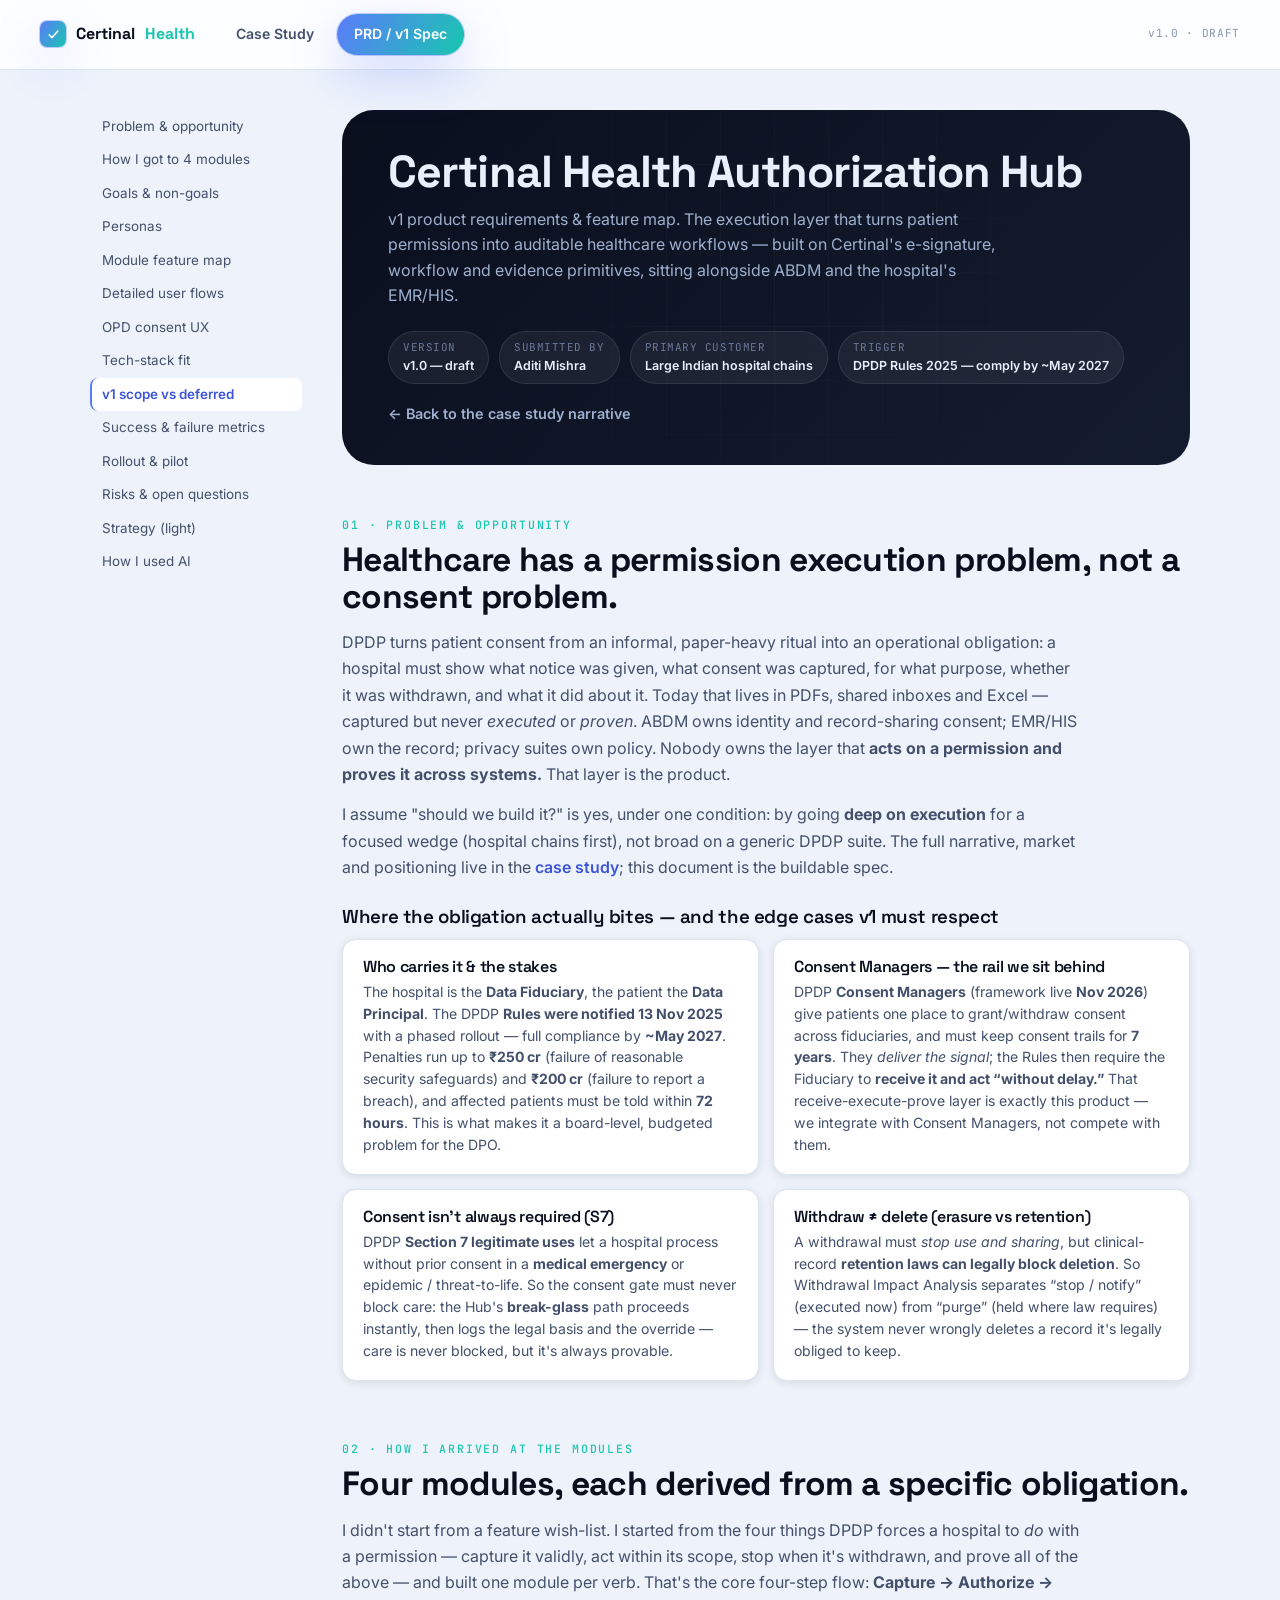
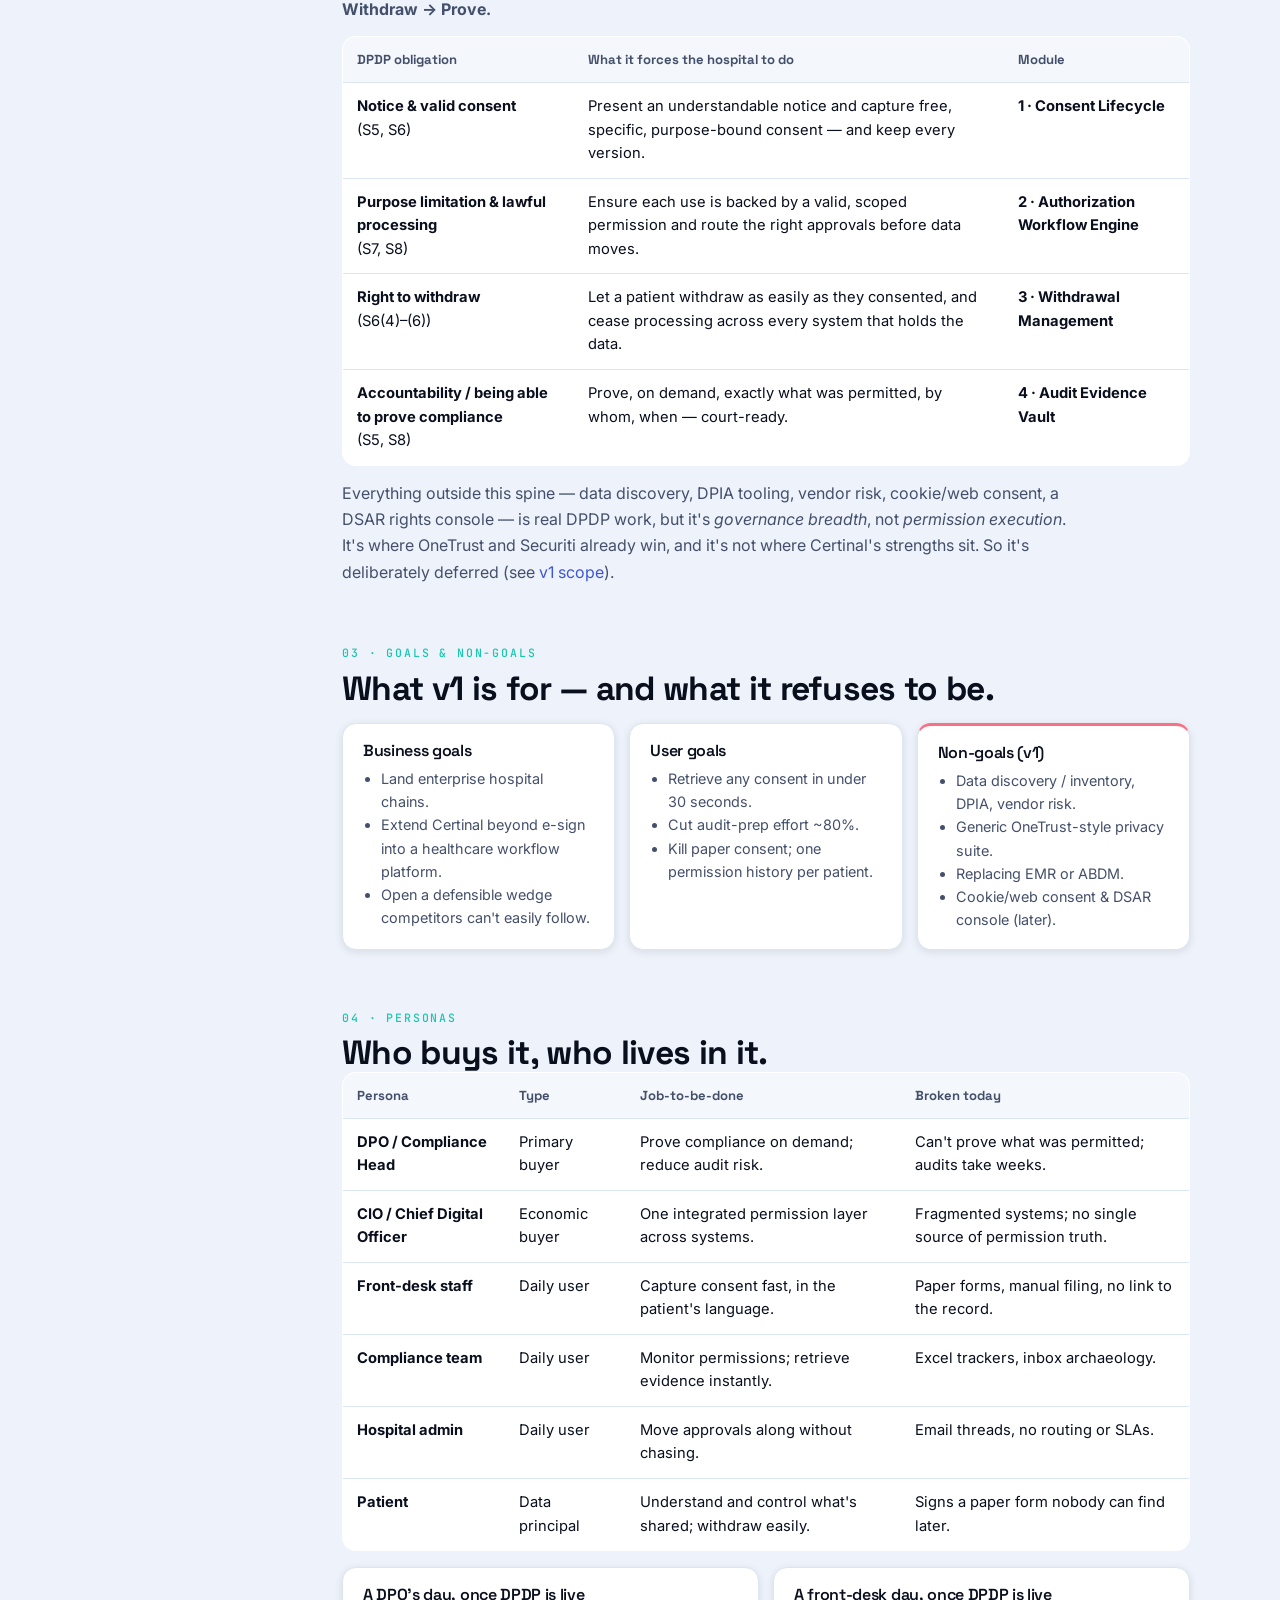
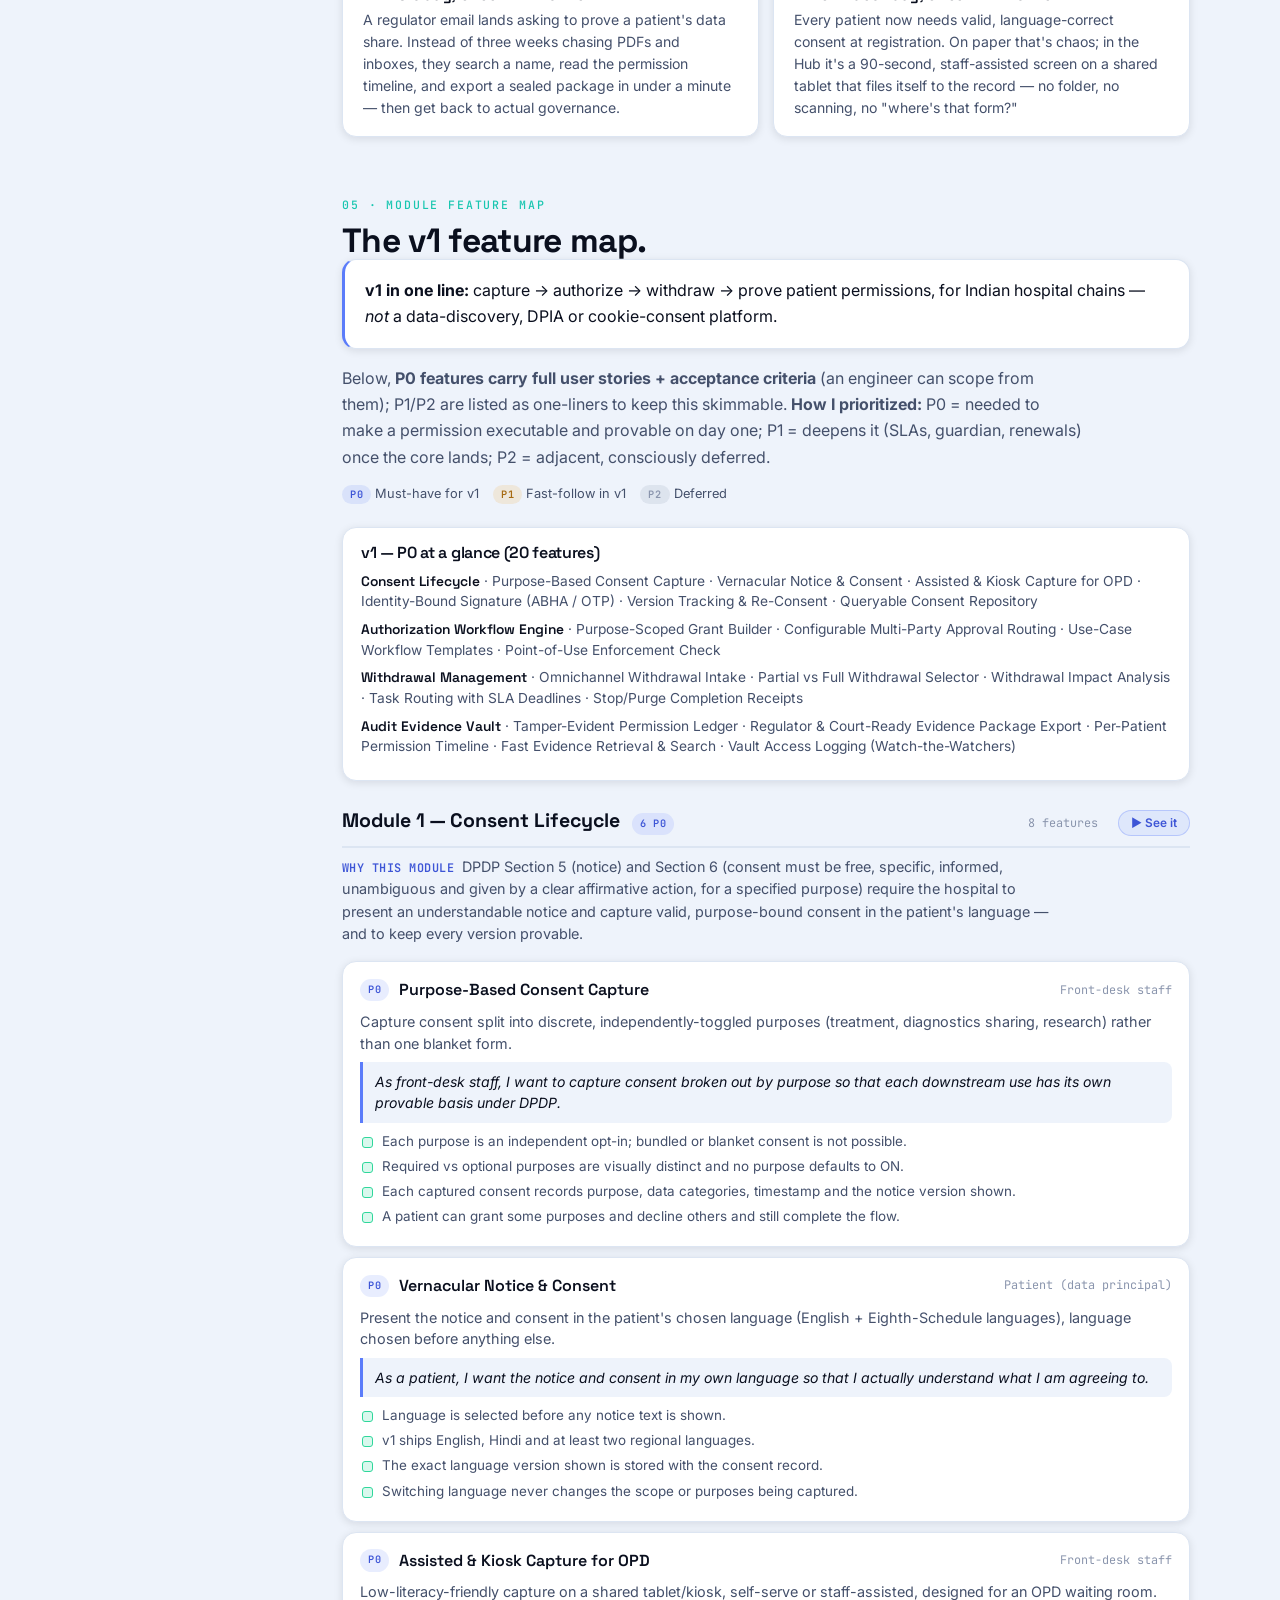
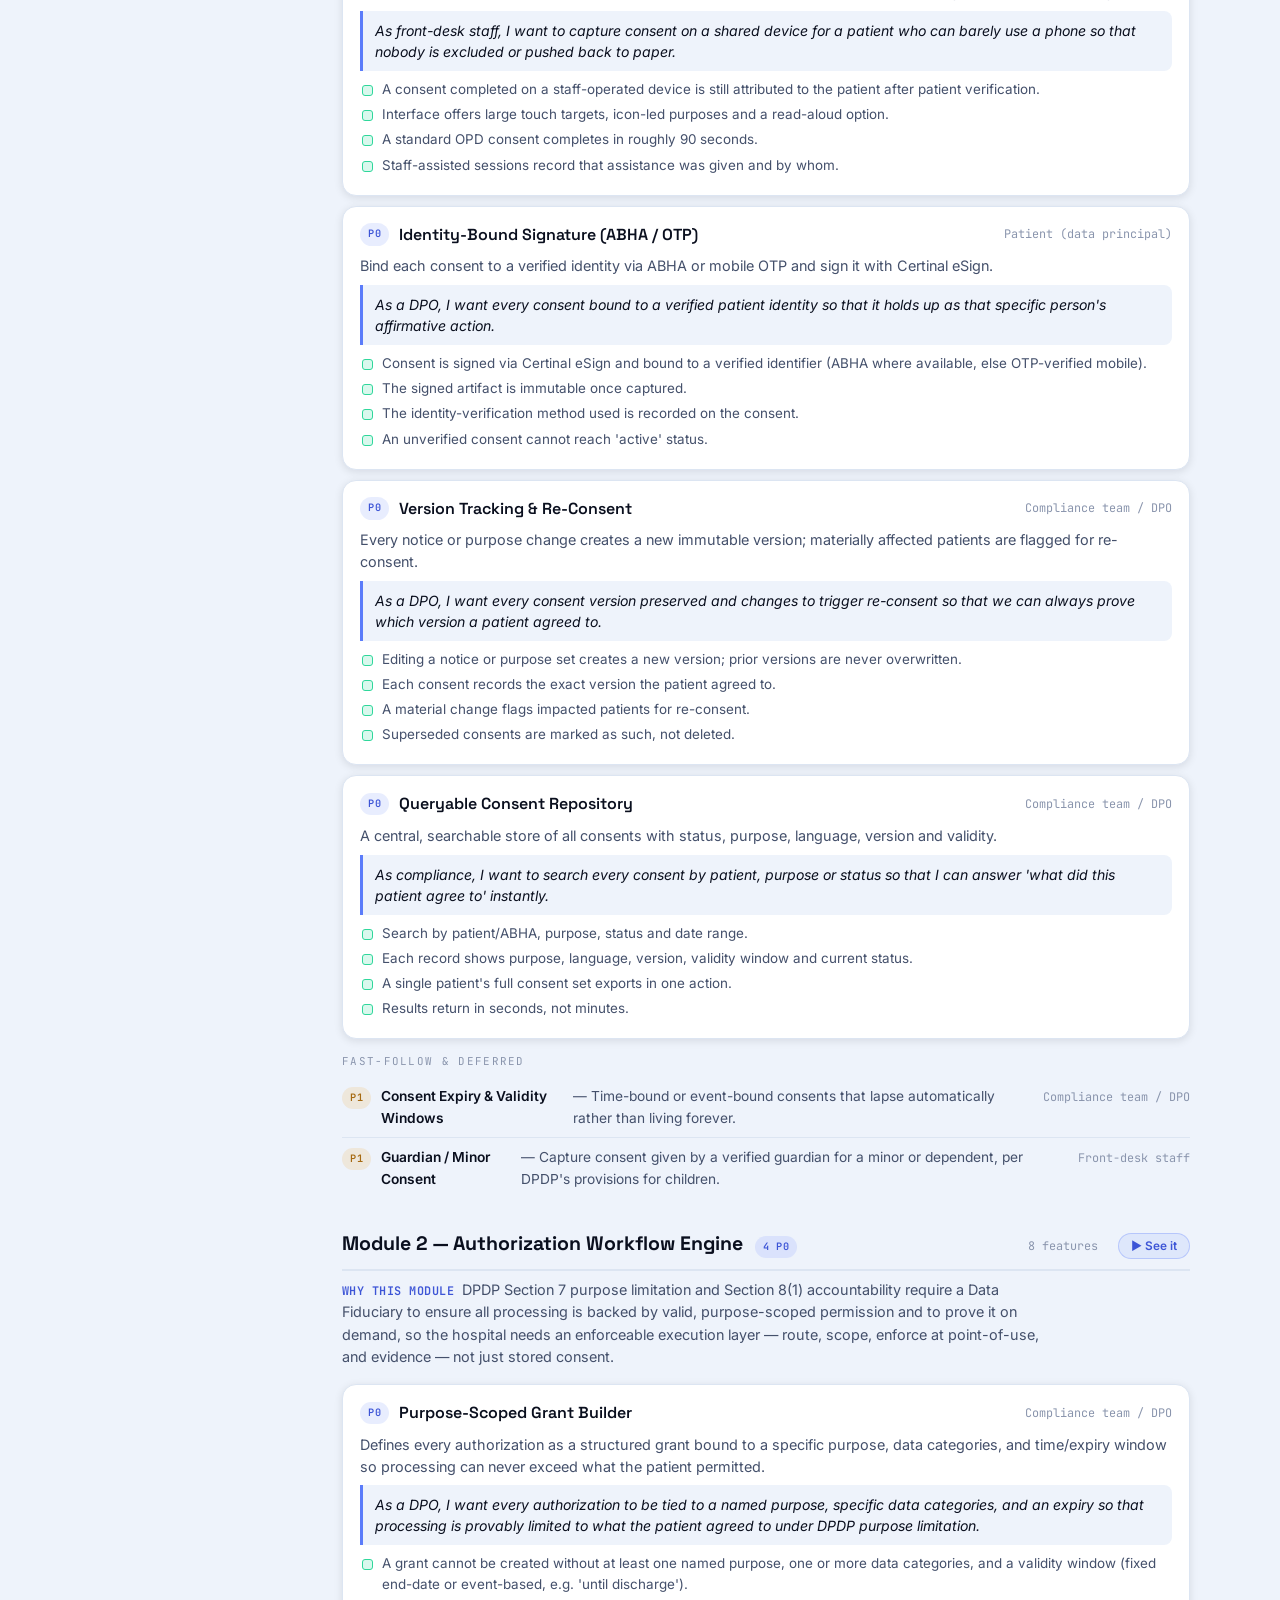
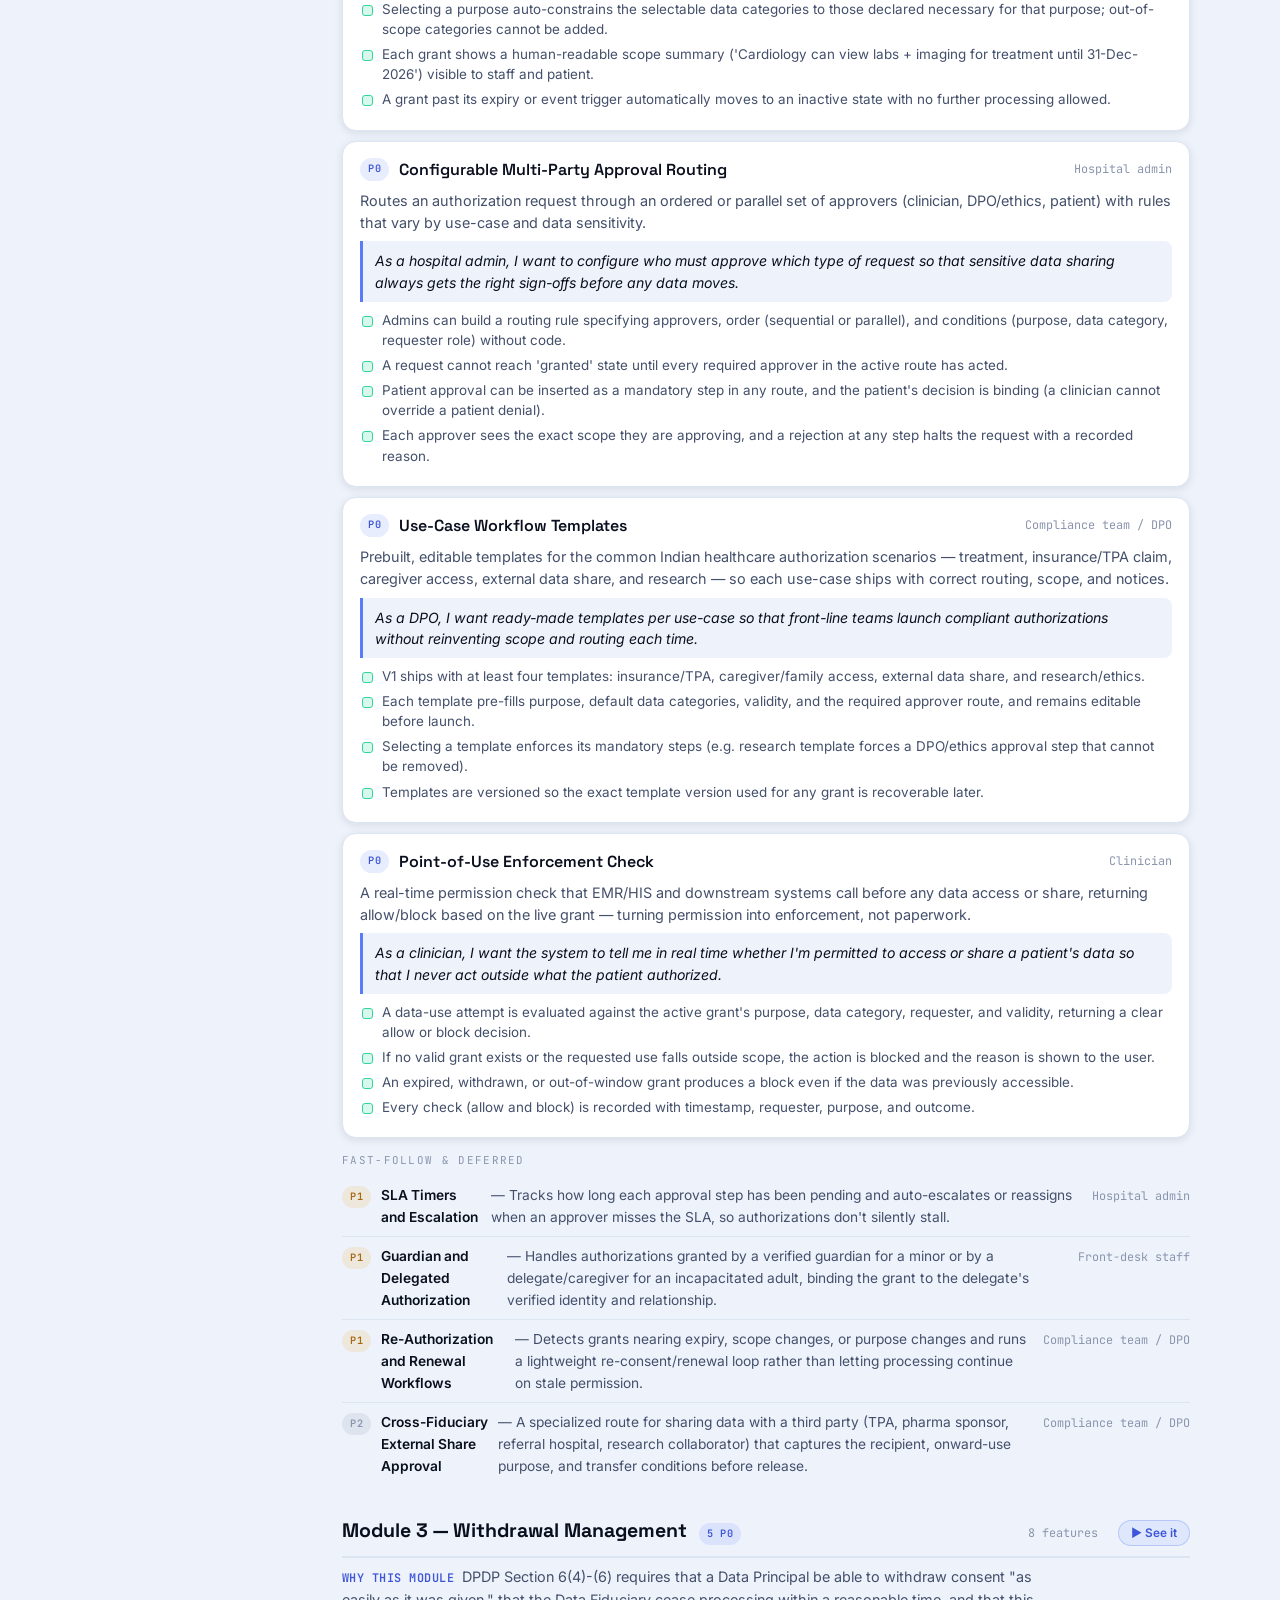
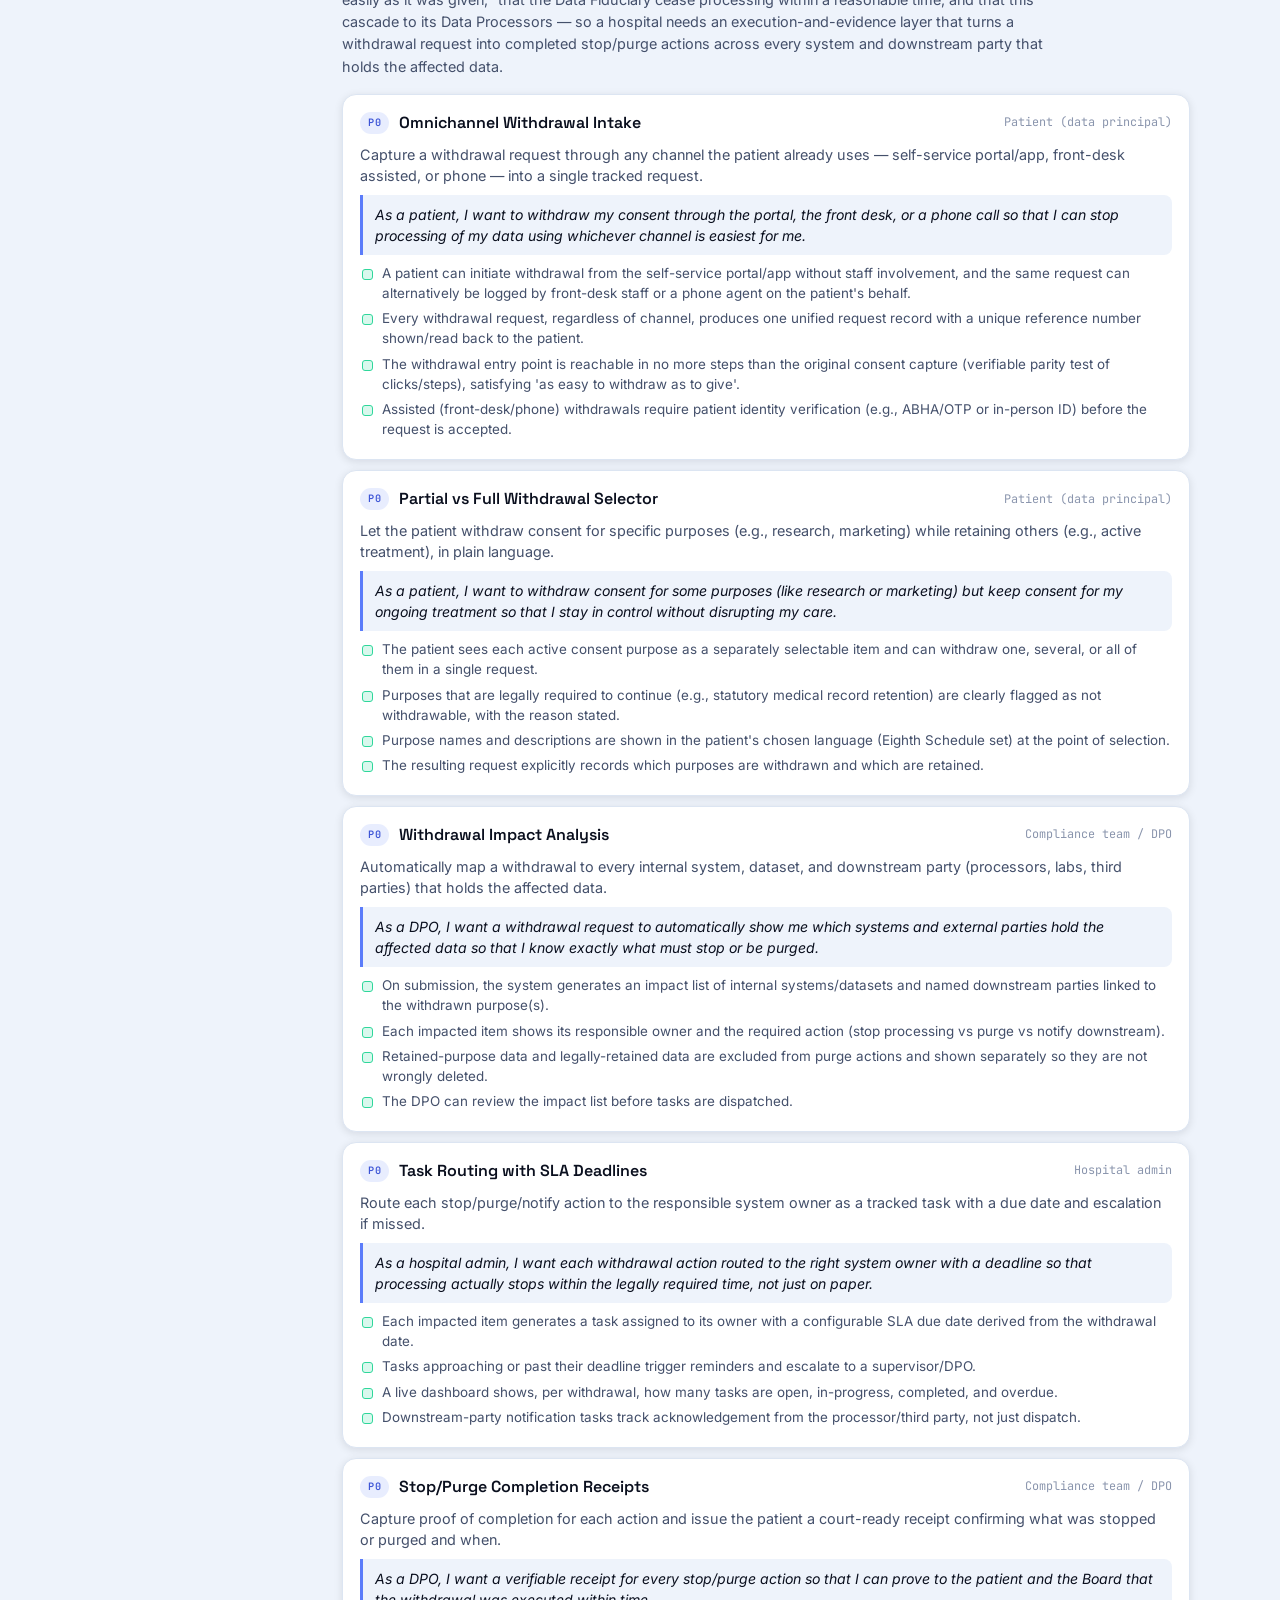
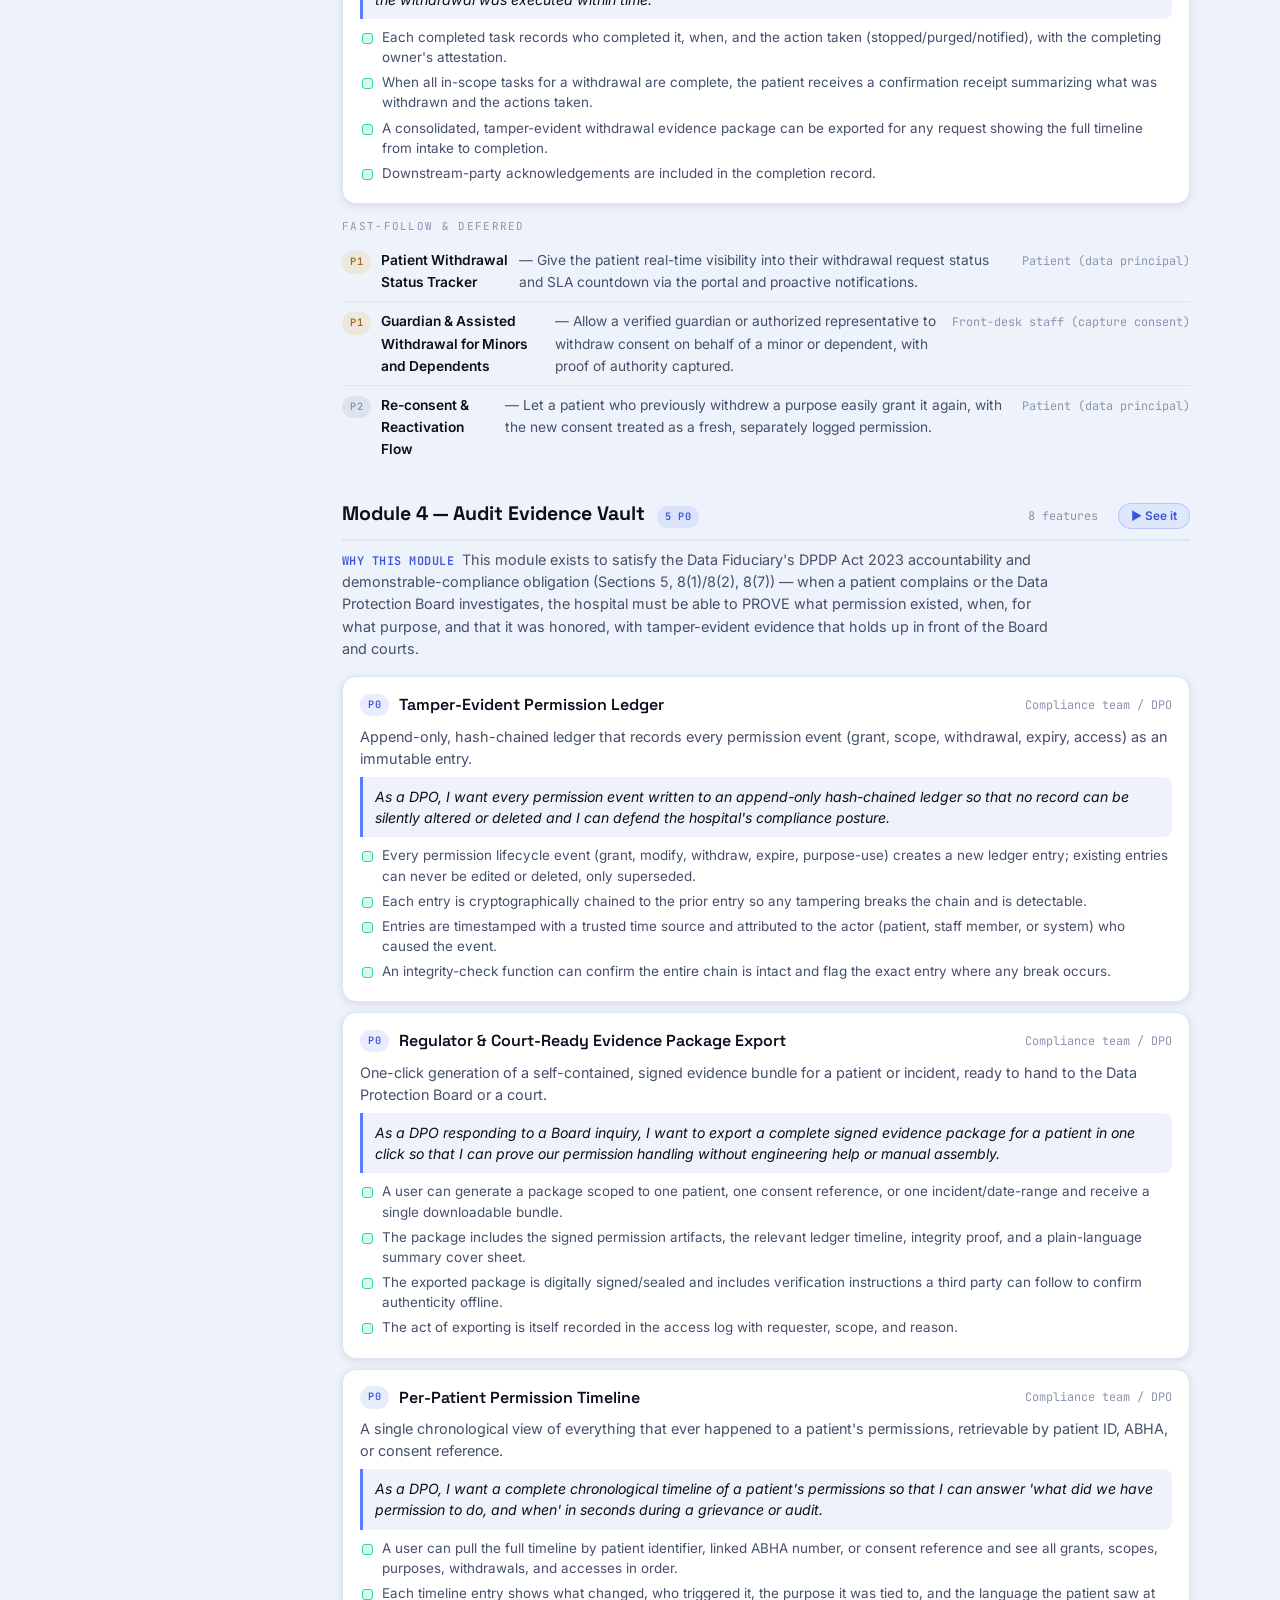
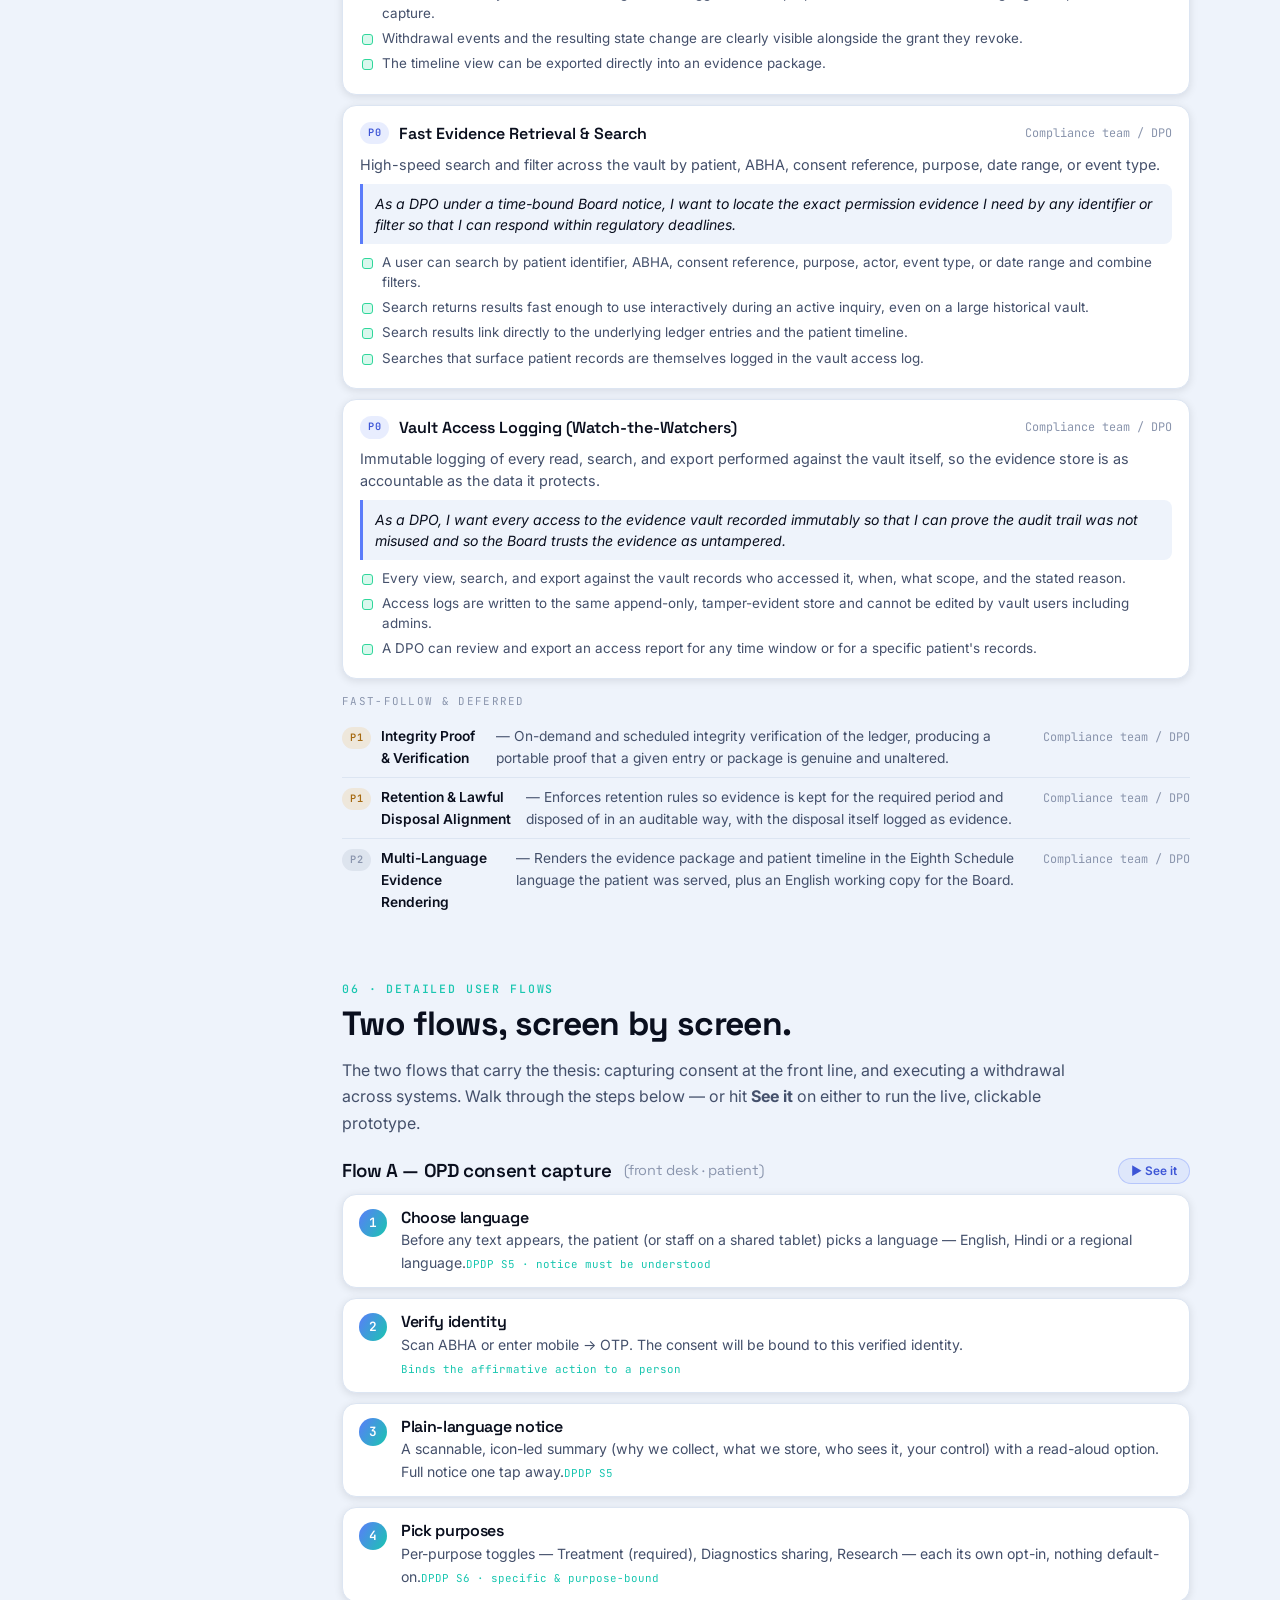
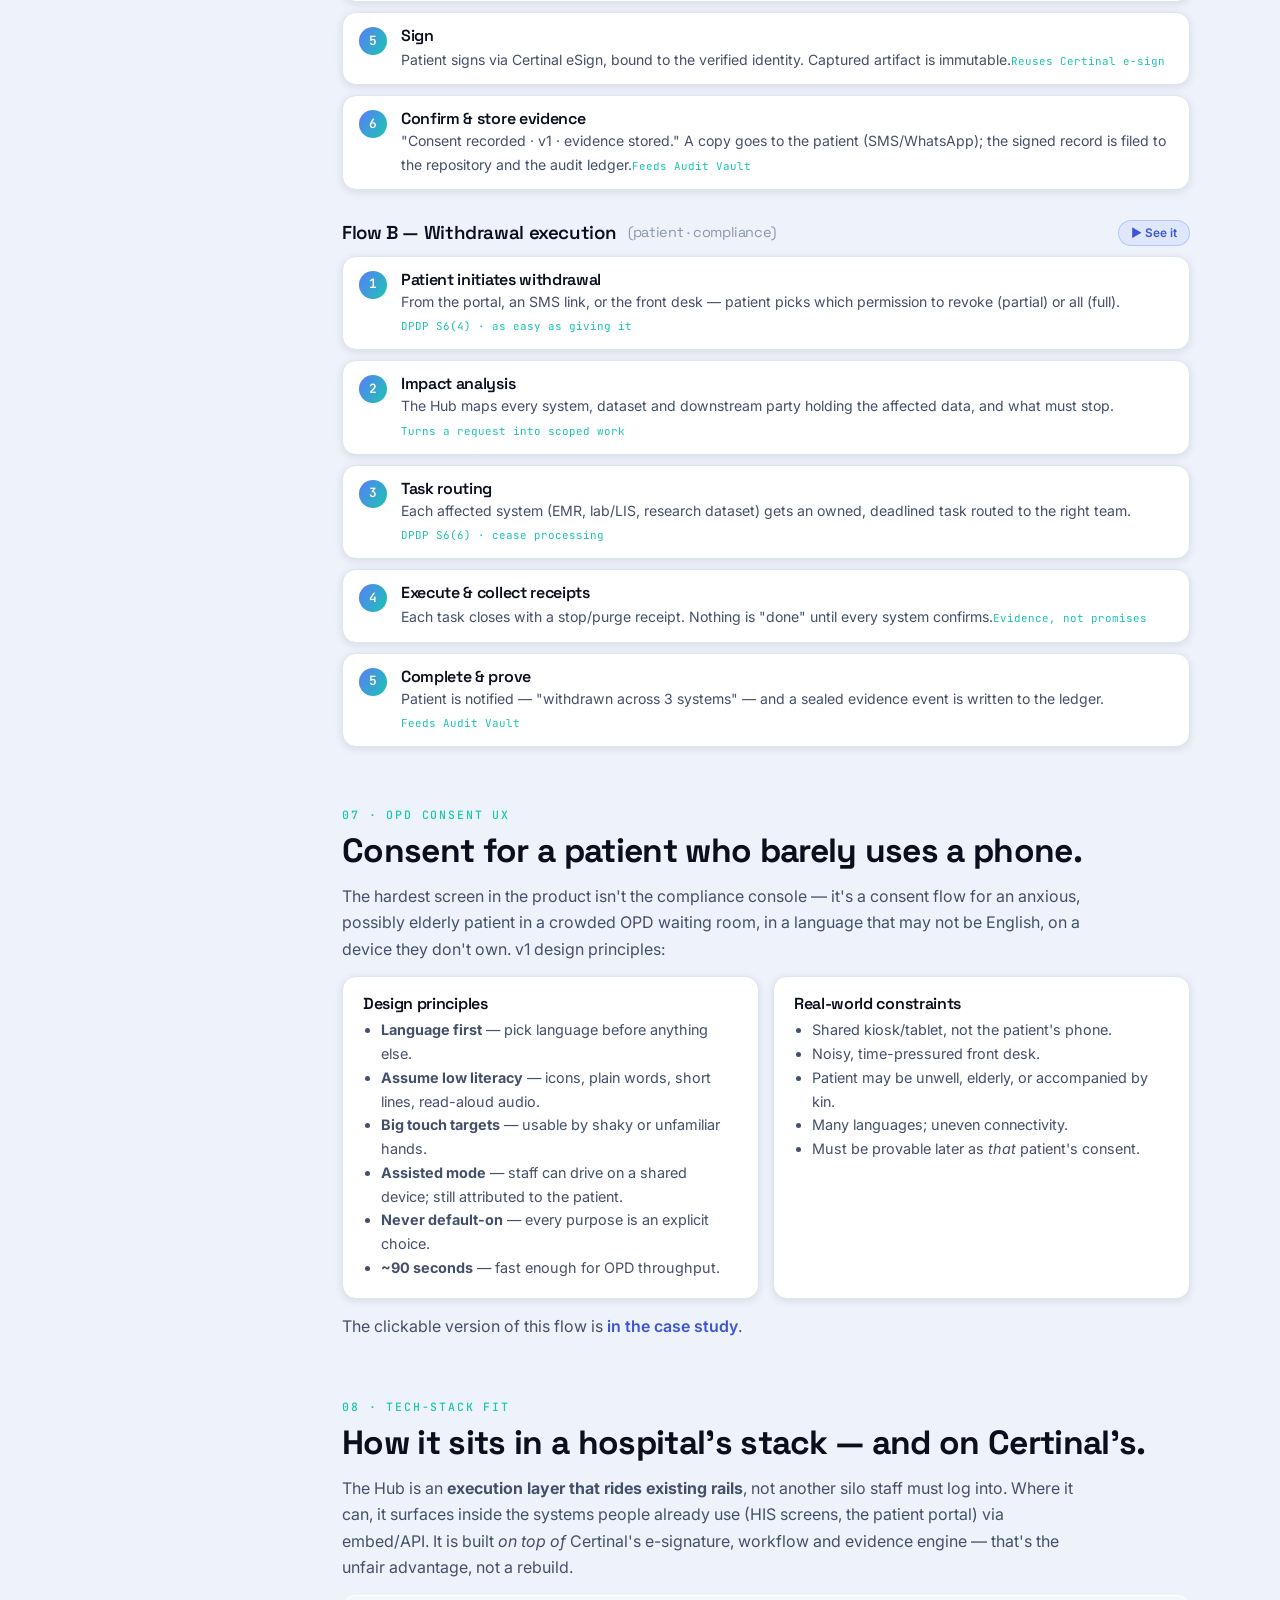
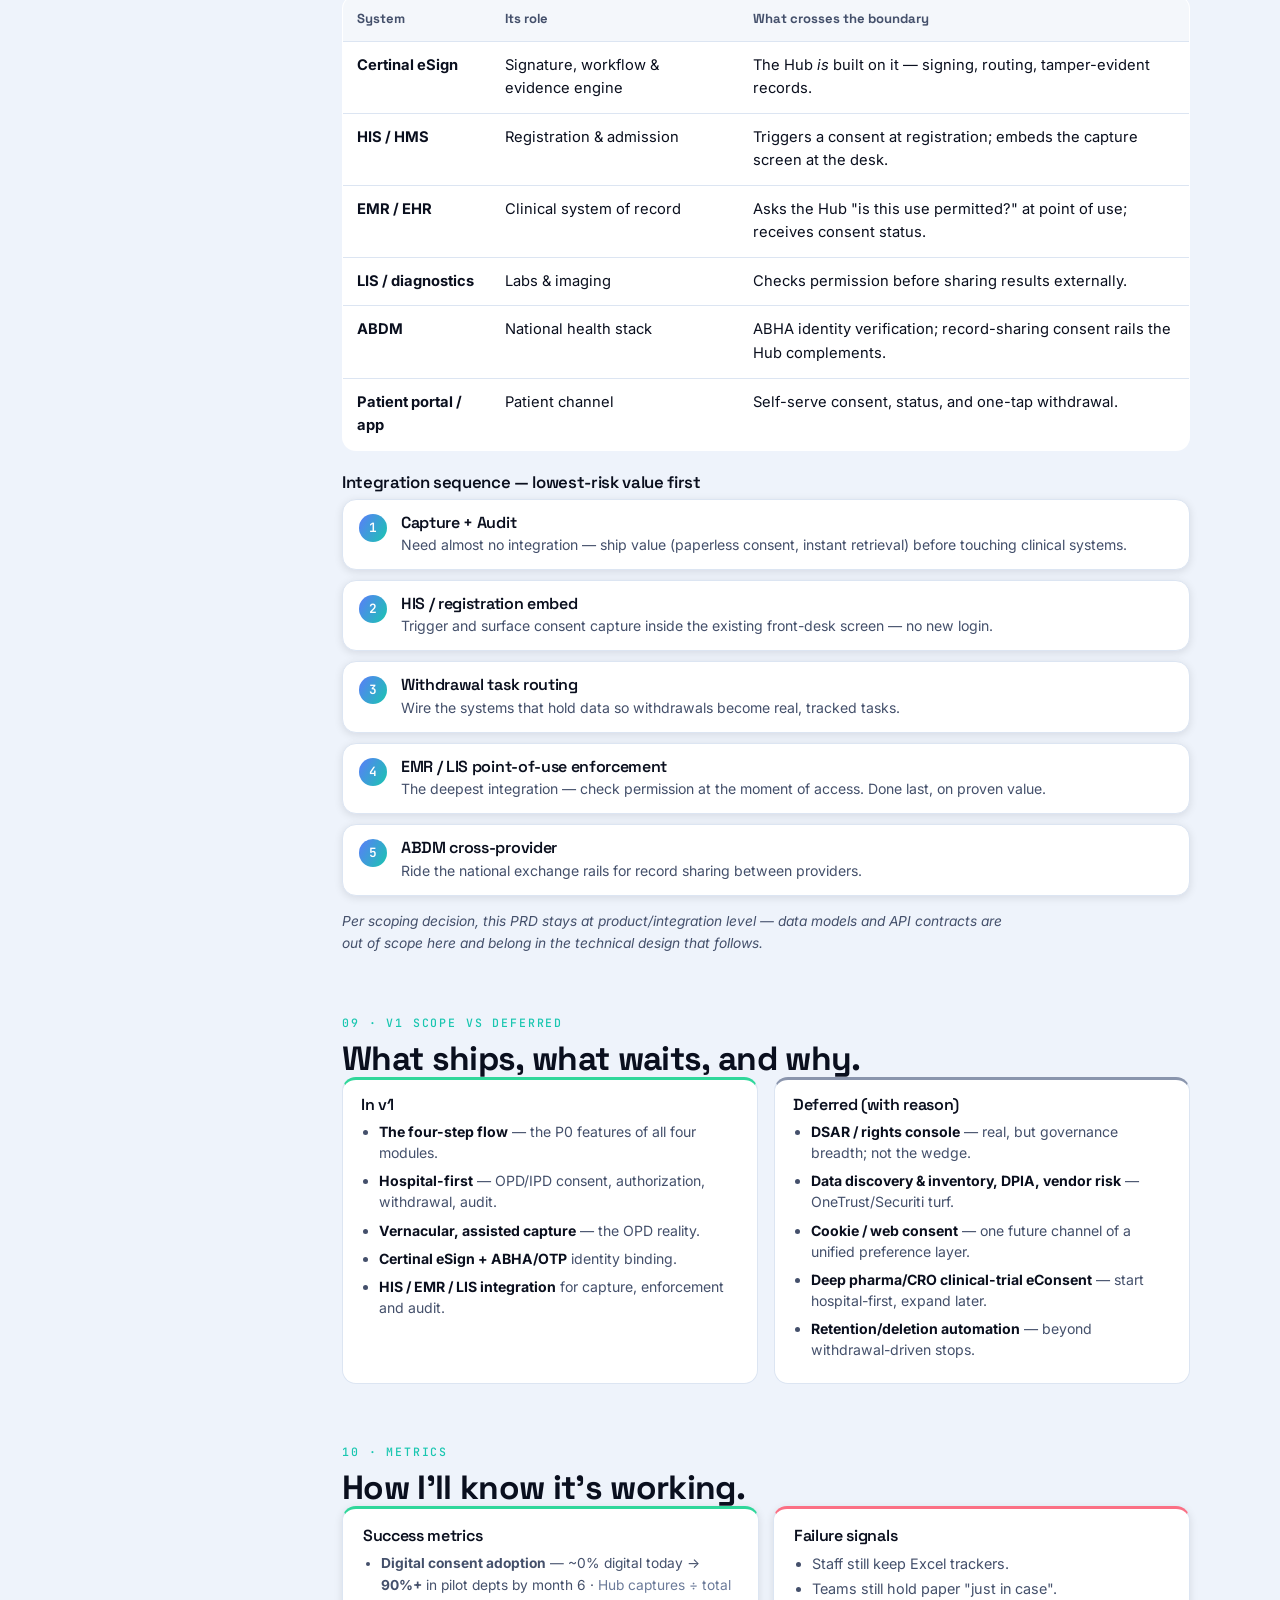
==== commit 8db6b3f6: "Update for finalized DPDP Rules 2025 + withdrawal retention nuance - PRD: add regulatory-grounding b" ====
--- a/prd.html
+++ b/prd.html
@@ -172,7 +172,7 @@
         <div class="m"><span>Version</span><b>v1.0 — draft</b></div>
         <div class="m"><span>Submitted by</span><b>Aditi Mishra</b></div>
         <div class="m"><span>Primary customer</span><b>Large Indian hospital chains</b></div>
-        <div class="m"><span>Trigger</span><b>DPDP Act 2023 — enforceable in ~12–16 mo</b></div>
+        <div class="m"><span>Trigger</span><b>DPDP Rules 2025 — comply by ~May 2027</b></div>
       </div>
       <a class="backlink" href="index.html" style="color:#9FB0CE;margin-top:18px;">&larr; Back to the case study narrative</a>
     </div>
@@ -183,6 +183,14 @@
       <h2 class="prd-h">Healthcare has a permission execution problem, not a consent problem.</h2>
       <p class="prd-p">DPDP turns patient consent from an informal, paper-heavy ritual into an operational obligation: a hospital must show what notice was given, what consent was captured, for what purpose, whether it was withdrawn, and what it did about it. Today that lives in PDFs, shared inboxes and Excel — captured but never <em>executed</em> or <em>proven</em>. ABDM owns identity and record-sharing consent; EMR/HIS own the record; privacy suites own policy. Nobody owns the layer that <strong>acts on a permission and proves it across systems.</strong> That layer is the product.</p>
       <p class="prd-p">I assume "should we build it?" is yes, under one condition: by going <strong>deep on execution</strong> for a focused wedge (hospital chains first), not broad on a generic DPDP suite. The full narrative, market and positioning live in the <a href="index.html" style="color:var(--brand-deep);font-weight:600;">case study</a>; this document is the buildable spec.</p>
+
+      <h3 style="font-family:var(--font-display);margin:26px 0 12px;color:var(--ink);">Where the obligation actually bites — and the edge cases v1 must respect</h3>
+      <div class="prd-grid2">
+        <div class="prd-card"><h4 style="margin:0 0 6px;font-family:var(--font-display)">Who carries it &amp; the stakes</h4><p style="font-size:.88rem;color:var(--ink-soft);line-height:1.55;margin:0;">The hospital is the <strong>Data Fiduciary</strong>, the patient the <strong>Data Principal</strong>. The DPDP <strong>Rules were notified 13 Nov 2025</strong> with a phased rollout — full compliance by <strong>~May 2027</strong>. Penalties run up to <strong>₹250 cr</strong> (failure of reasonable security safeguards) and <strong>₹200 cr</strong> (failure to report a breach), and affected patients must be told within <strong>72 hours</strong>. This is what makes it a board-level, budgeted problem for the DPO.</p></div>
+        <div class="prd-card"><h4 style="margin:0 0 6px;font-family:var(--font-display)">Consent Managers — the rail we sit behind</h4><p style="font-size:.88rem;color:var(--ink-soft);line-height:1.55;margin:0;">DPDP <strong>Consent Managers</strong> (framework live <strong>Nov 2026</strong>) give patients one place to grant/withdraw consent across fiduciaries, and must keep consent trails for <strong>7 years</strong>. They <em>deliver the signal</em>; the Rules then require the Fiduciary to <strong>receive it and act &ldquo;without delay.&rdquo;</strong> That receive-execute-prove layer is exactly this product — we integrate with Consent Managers, not compete with them.</p></div>
+        <div class="prd-card"><h4 style="margin:0 0 6px;font-family:var(--font-display)">Consent isn&#x27;t always required (S7)</h4><p style="font-size:.88rem;color:var(--ink-soft);line-height:1.55;margin:0;">DPDP <strong>Section 7 legitimate uses</strong> let a hospital process without prior consent in a <strong>medical emergency</strong> or epidemic / threat-to-life. So the consent gate must never block care: the Hub&#x27;s <strong>break-glass</strong> path proceeds instantly, then logs the legal basis and the override — care is never blocked, but it&#x27;s always provable.</p></div>
+        <div class="prd-card"><h4 style="margin:0 0 6px;font-family:var(--font-display)">Withdraw &ne; delete (erasure vs retention)</h4><p style="font-size:.88rem;color:var(--ink-soft);line-height:1.55;margin:0;">A withdrawal must <em>stop use and sharing</em>, but clinical-record <strong>retention laws can legally block deletion</strong>. So Withdrawal Impact Analysis separates &ldquo;stop / notify&rdquo; (executed now) from &ldquo;purge&rdquo; (held where law requires) — the system never wrongly deletes a record it&#x27;s legally obliged to keep.</p></div>
+      </div>
     </section>
 
     <!-- MODULE DERIVATION -->
@@ -408,12 +416,13 @@
             <li><b>Hospital integration is slow</b> → start with capture + audit, which need the least integration.</li>
             <li><b>"Another login" rejection</b> → embed in HIS/portal, don't force a new tool.</li>
             <li><b>Consent capture is commoditized</b> → lead with execution + evidence, not signing.</li>
-            <li><b>Regulatory timing slips</b> → the audit/retrieval value lands even pre-enforcement.</li></ul></div>
+            <li><b>Adoption ahead of the May 2027 deadline</b> → lead with audit-prep savings + 30-second retrieval, which pay back immediately — not just compliance fear.</li></ul></div>
         <div class="prd-card"><h4 style="margin:0 0 8px;font-family:var(--font-display)">Assumptions &amp; open questions</h4>
           <ul style="margin:0;padding-left:18px;color:var(--ink-soft);font-size:.88rem;line-height:1.6;">
-            <li>DPDP enforceable within ~12–16 months; rules clarify SDF duties.</li>
-            <li>Large chains likely classed as Significant Data Fiduciaries.</li>
-            <li><b>Open:</b> Register as a DPDP Consent Manager later, or stay a processor for the Fiduciary?</li>
+            <li>DPDP Rules notified 13 Nov 2025; phased rollout, full compliance by ~May 2027; Consent Manager framework live Nov 2026.</li>
+            <li>Large chains likely classed as Significant Data Fiduciaries (DPO, DPIA and audit duties).</li>
+            <li>Consent Managers deliver the patient's consent/withdrawal <em>signal</em>; the Hub is the Fiduciary-side engine that receives, executes and proves it — so we integrate, not compete.</li>
+            <li><b>Open:</b> also register as a Consent Manager ourselves later, or stay purely Fiduciary-side?</li>
             <li><b>Open:</b> when do pharma/CRO clinical-trial flows earn their own track?</li></ul></div>
       </div>
     </section>
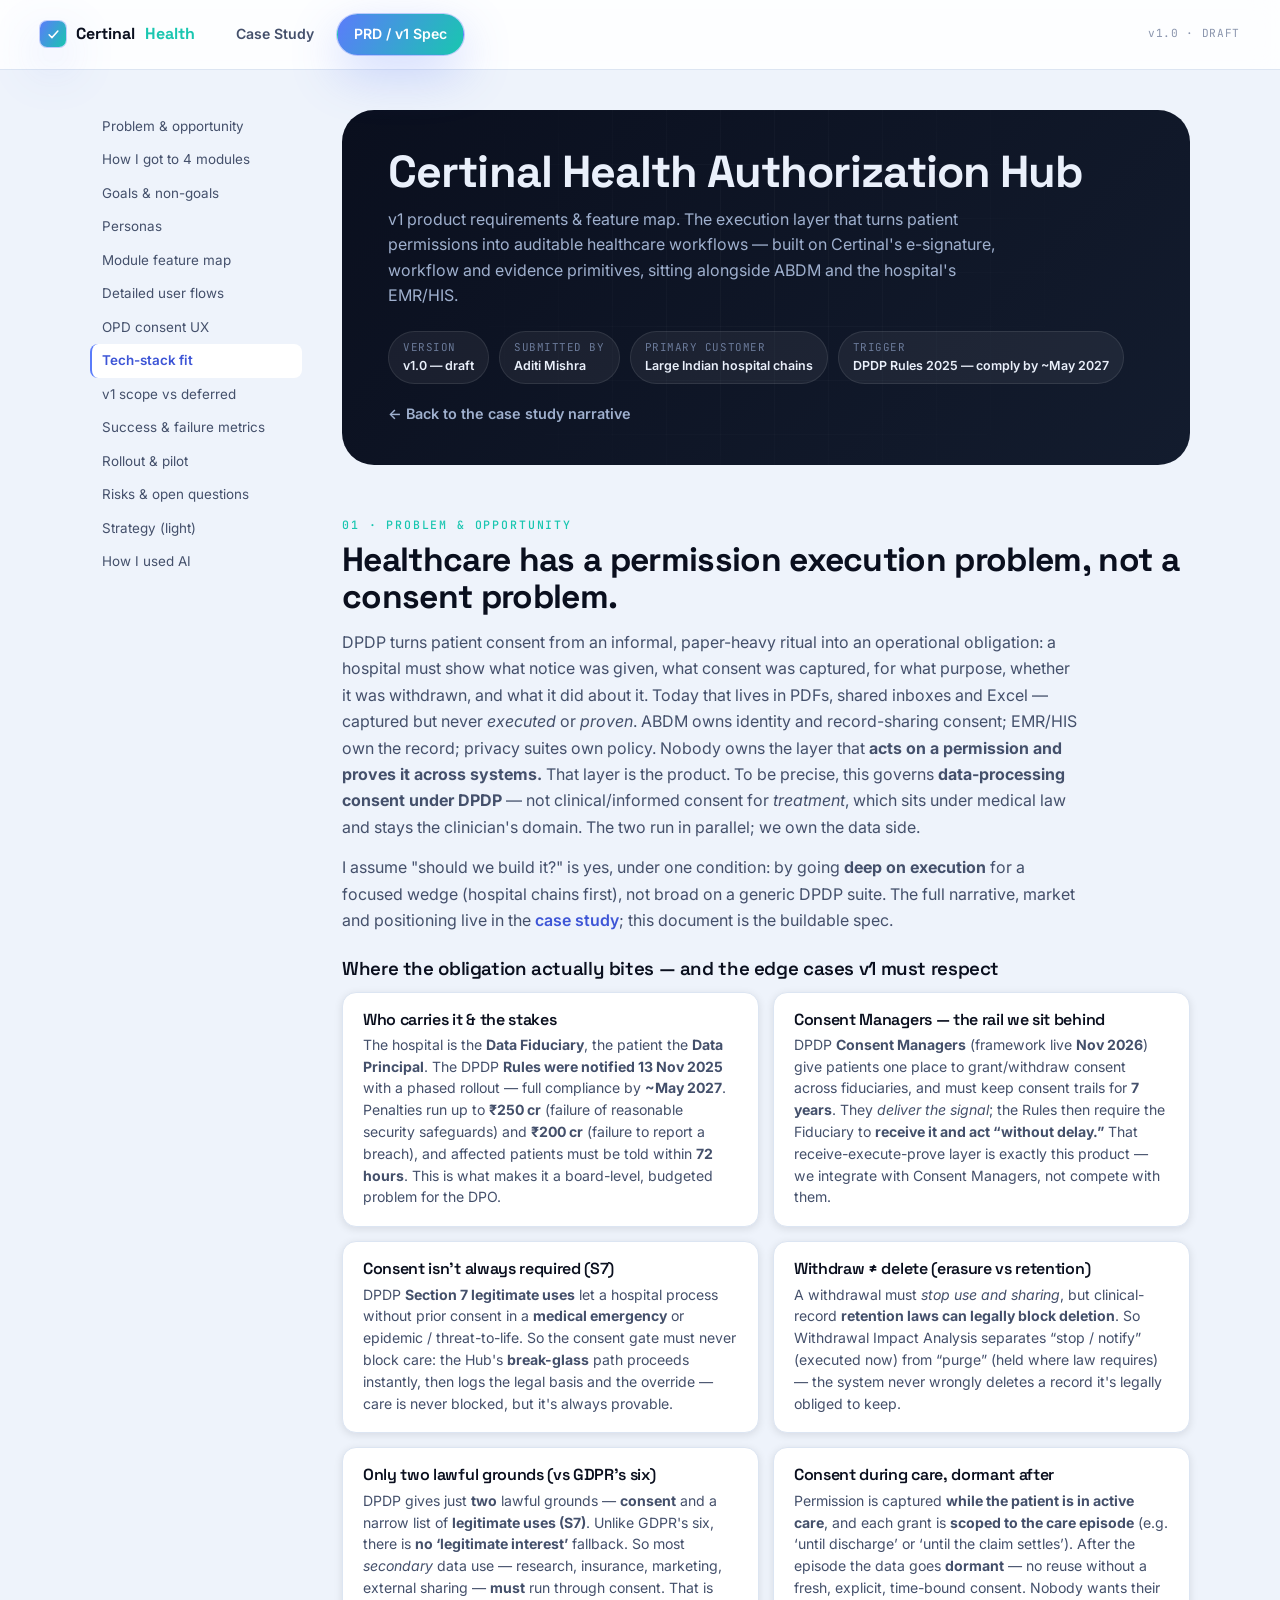
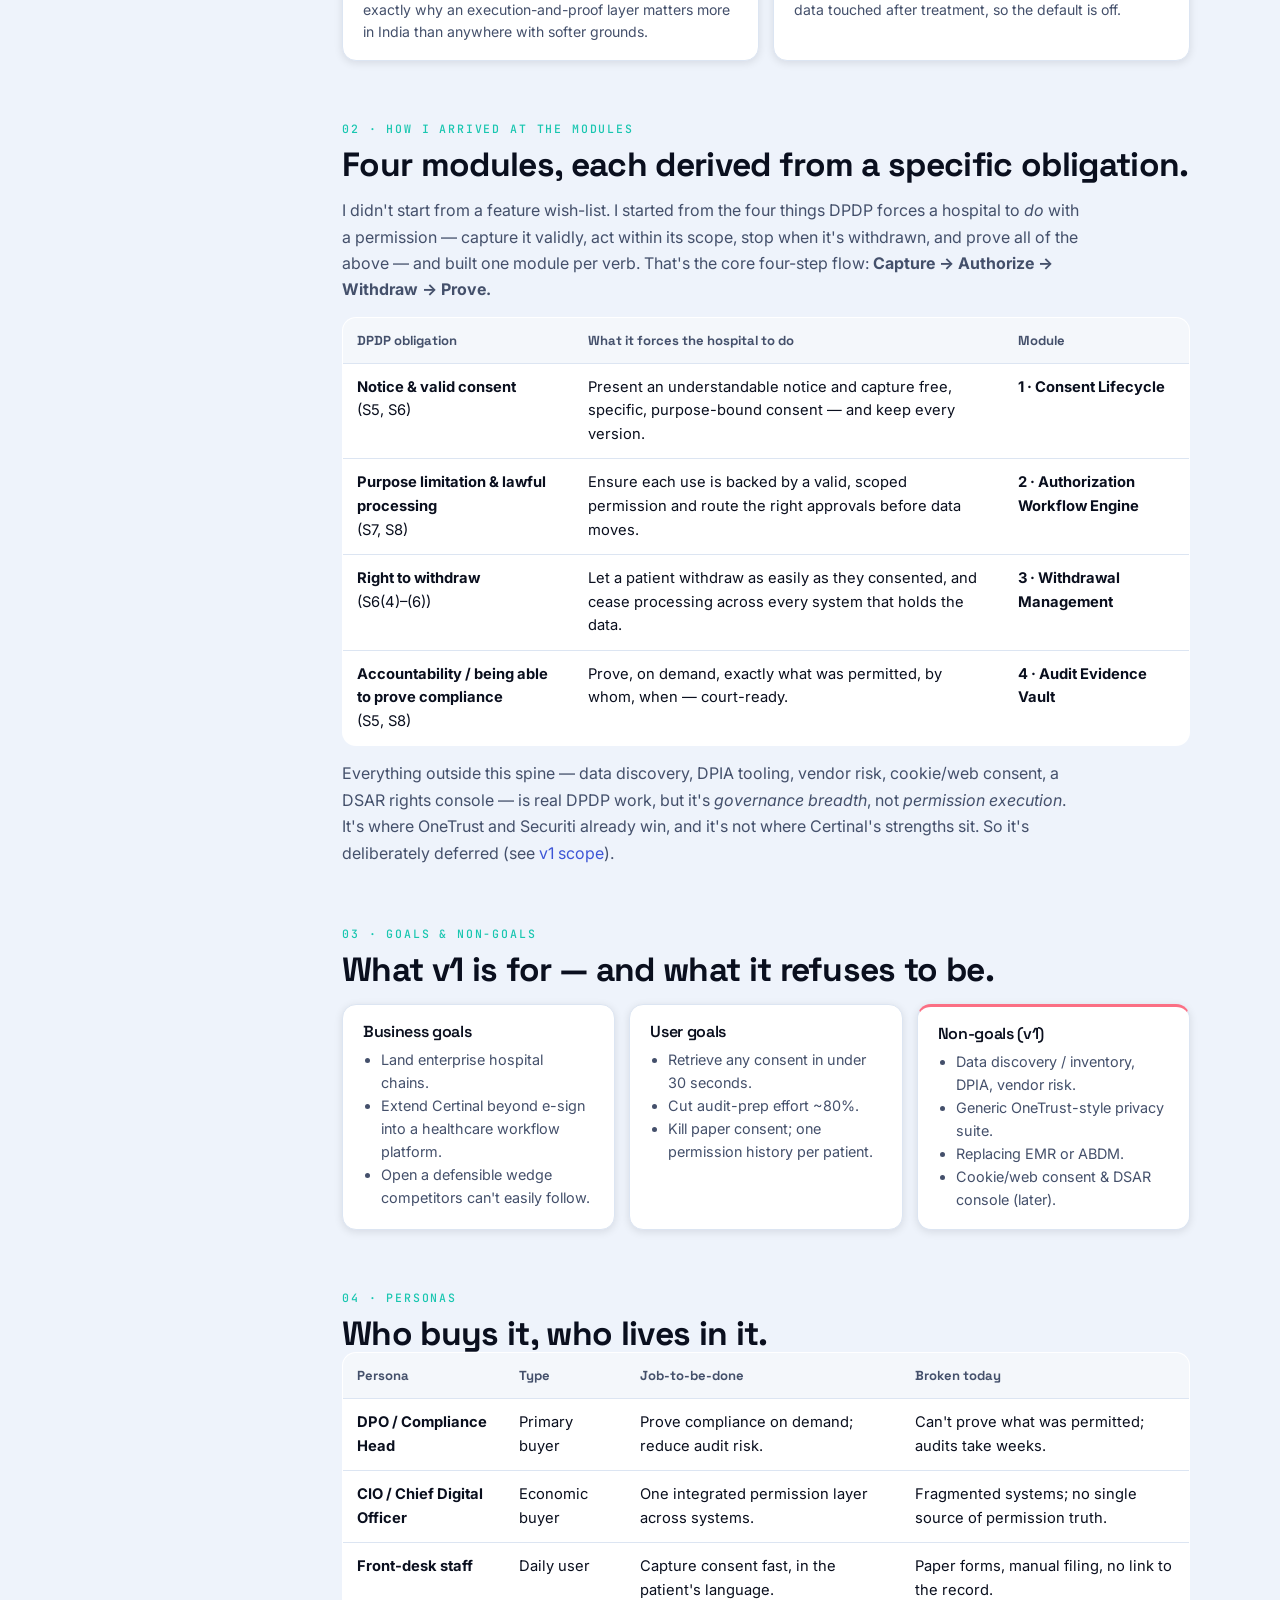
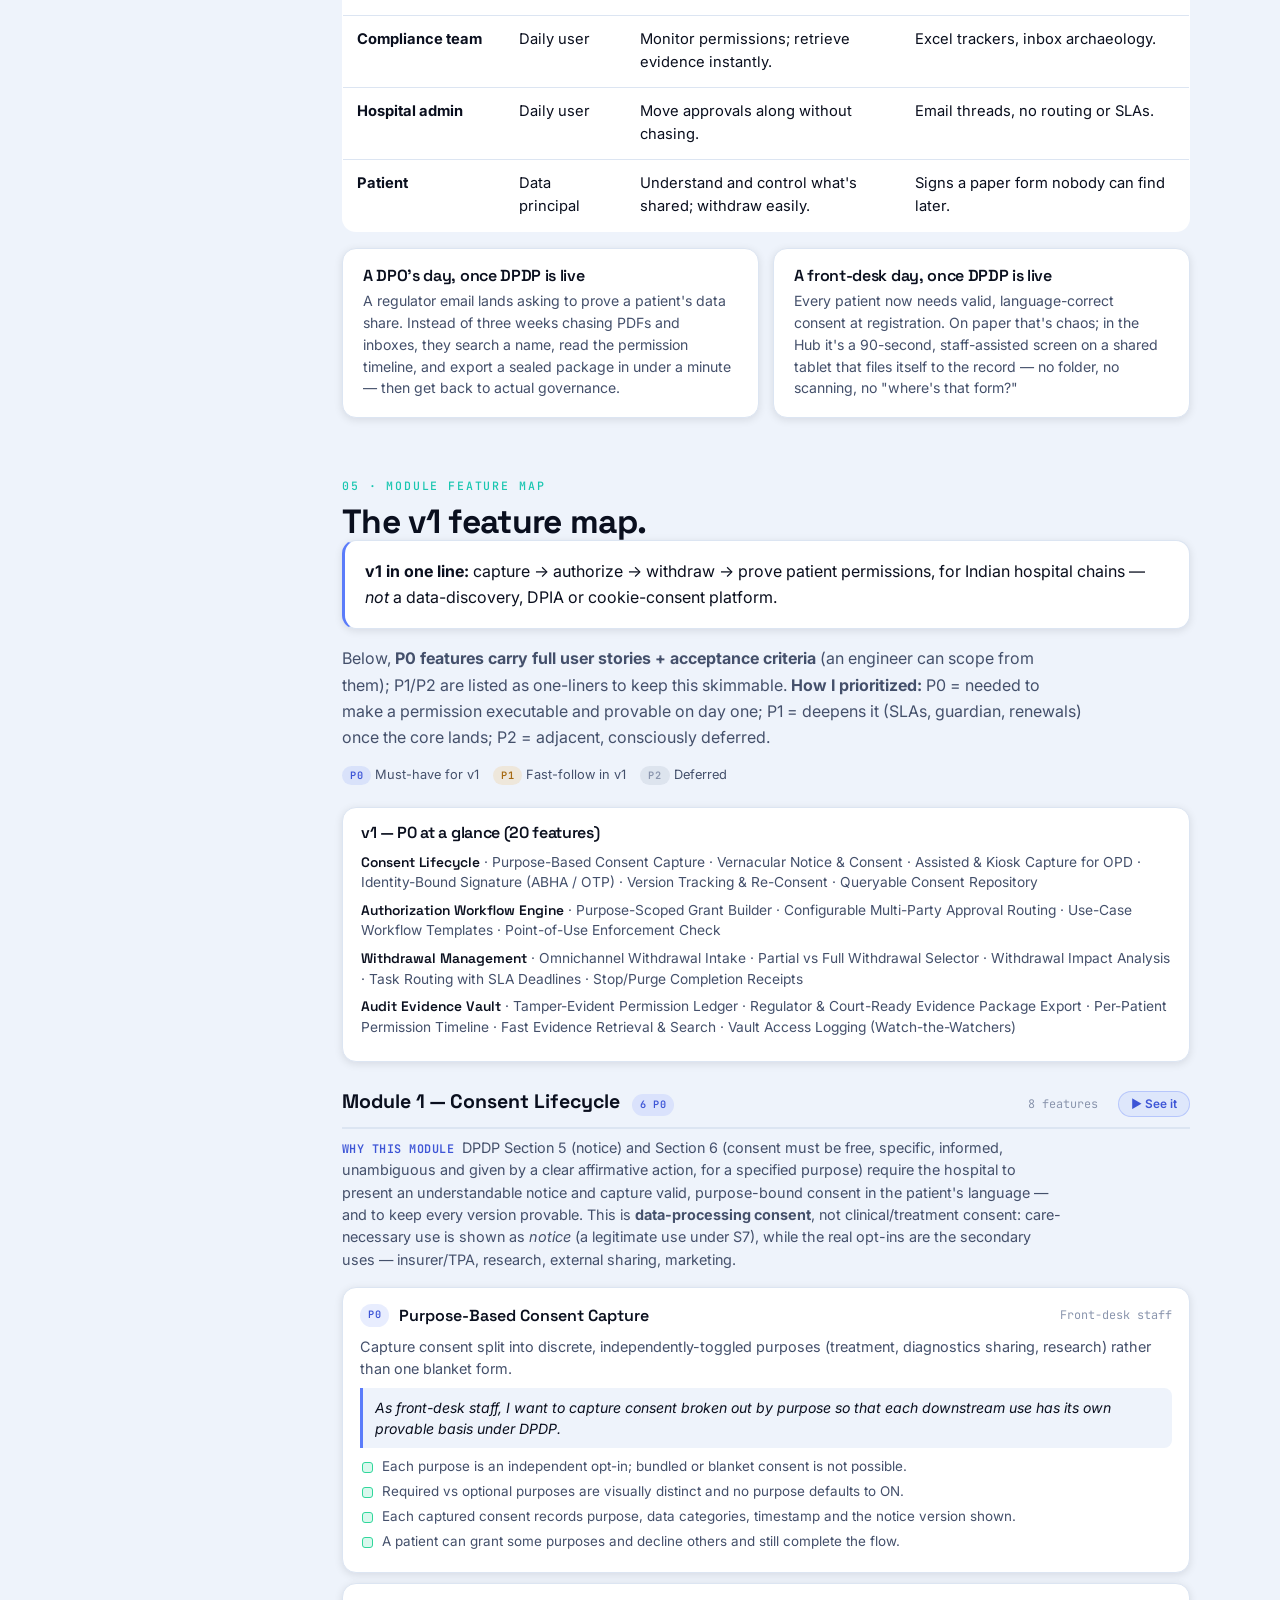
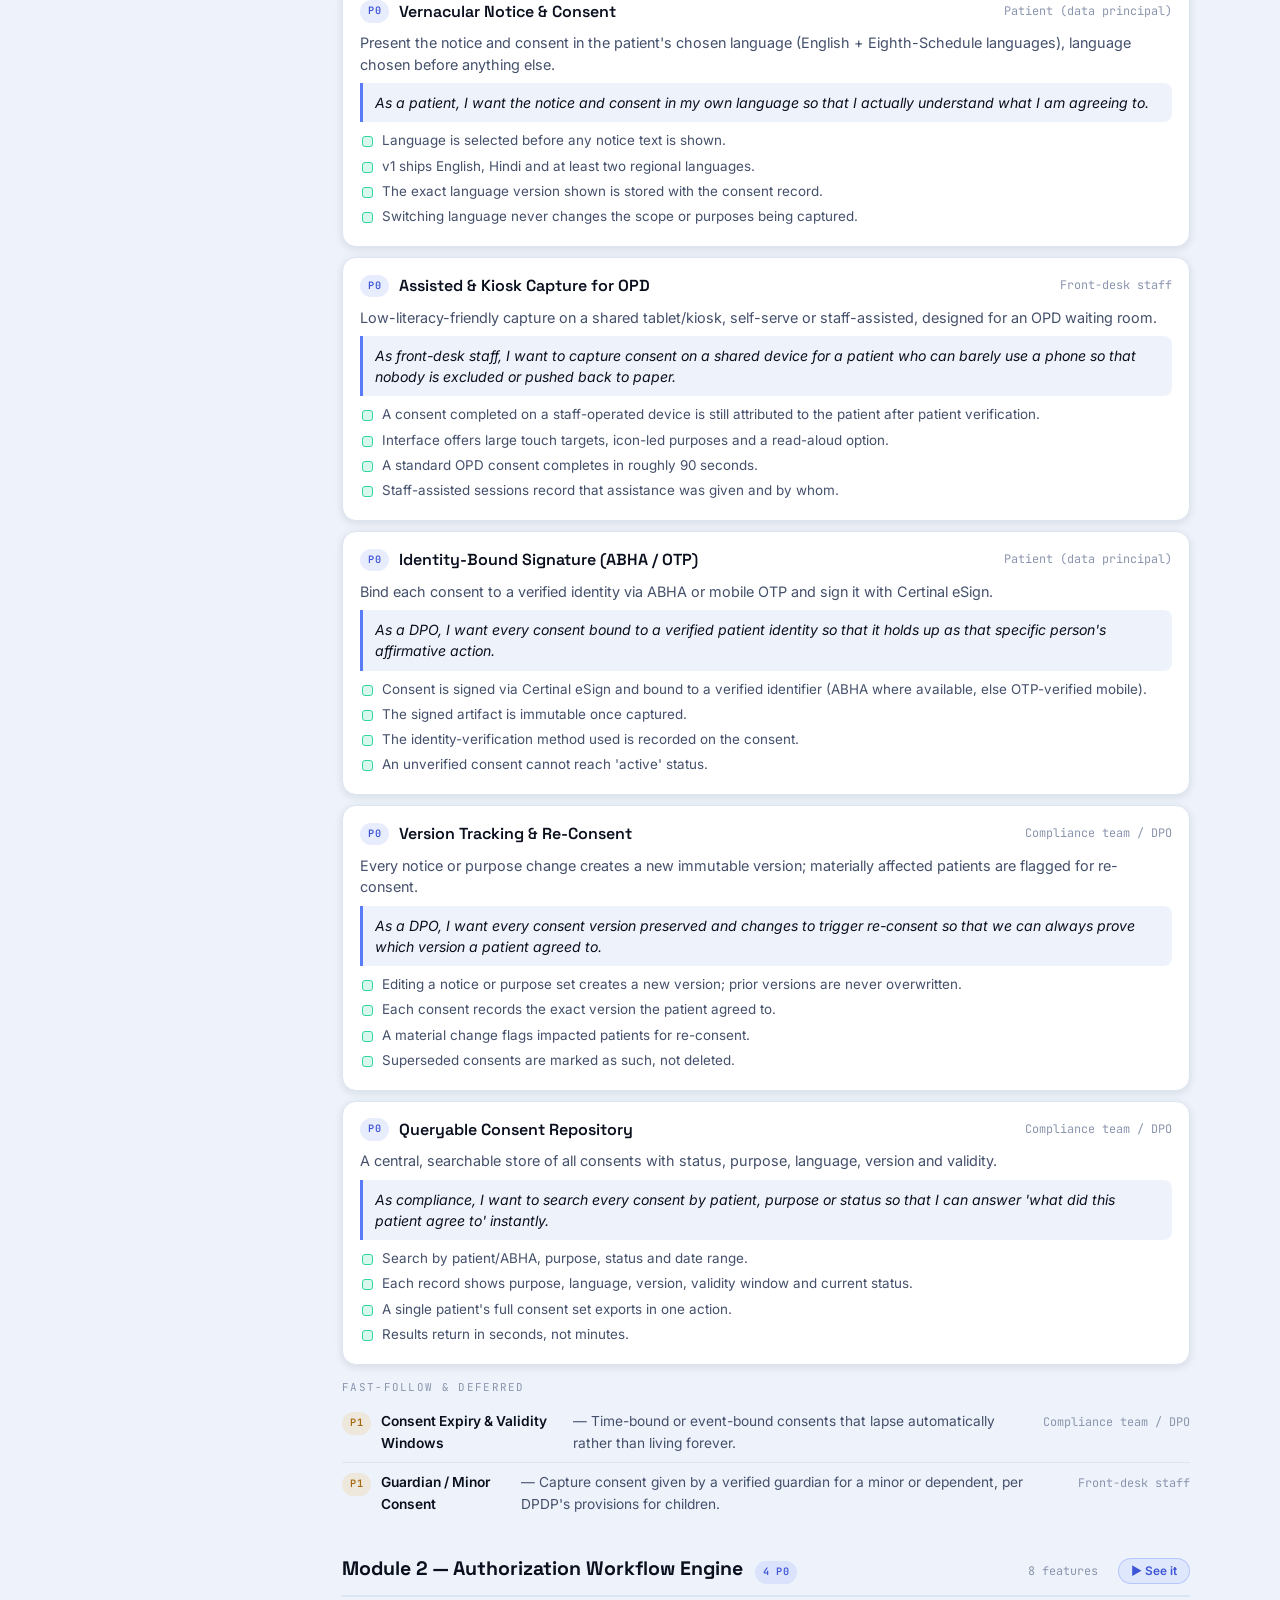
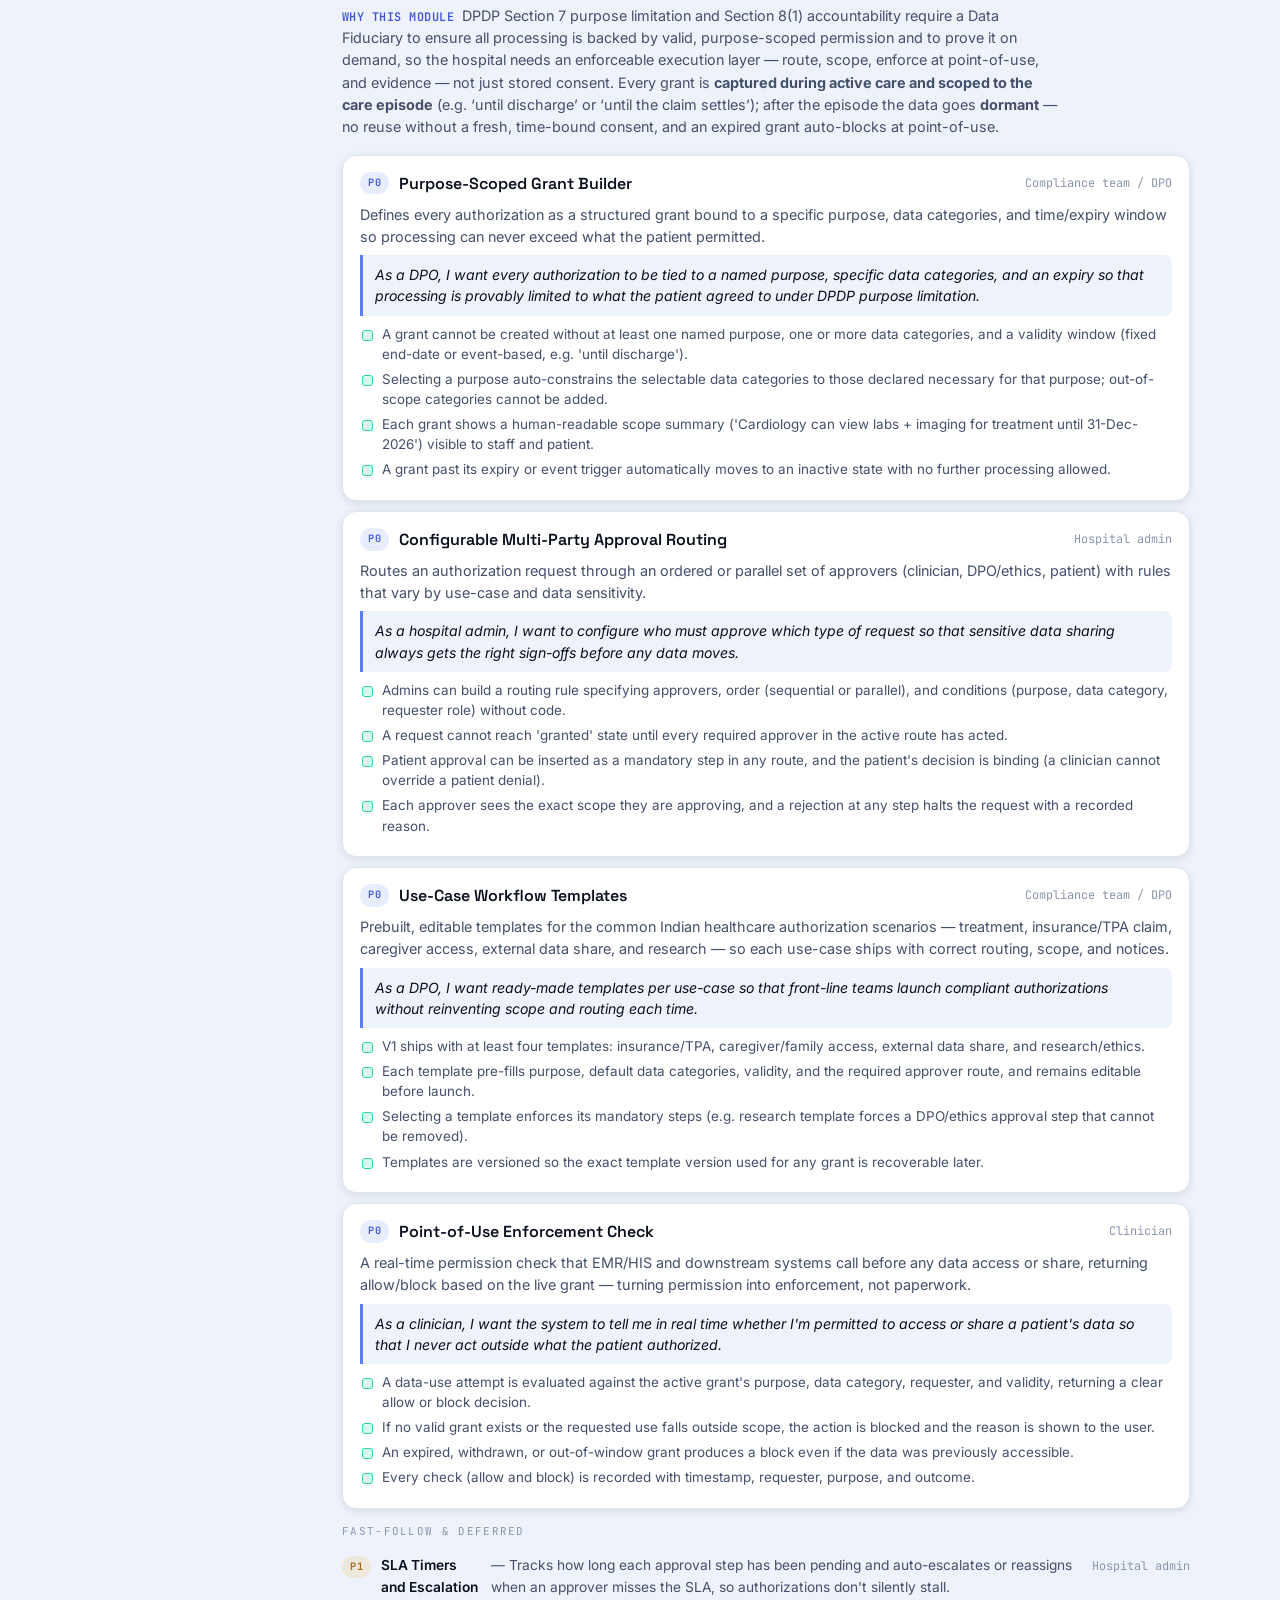
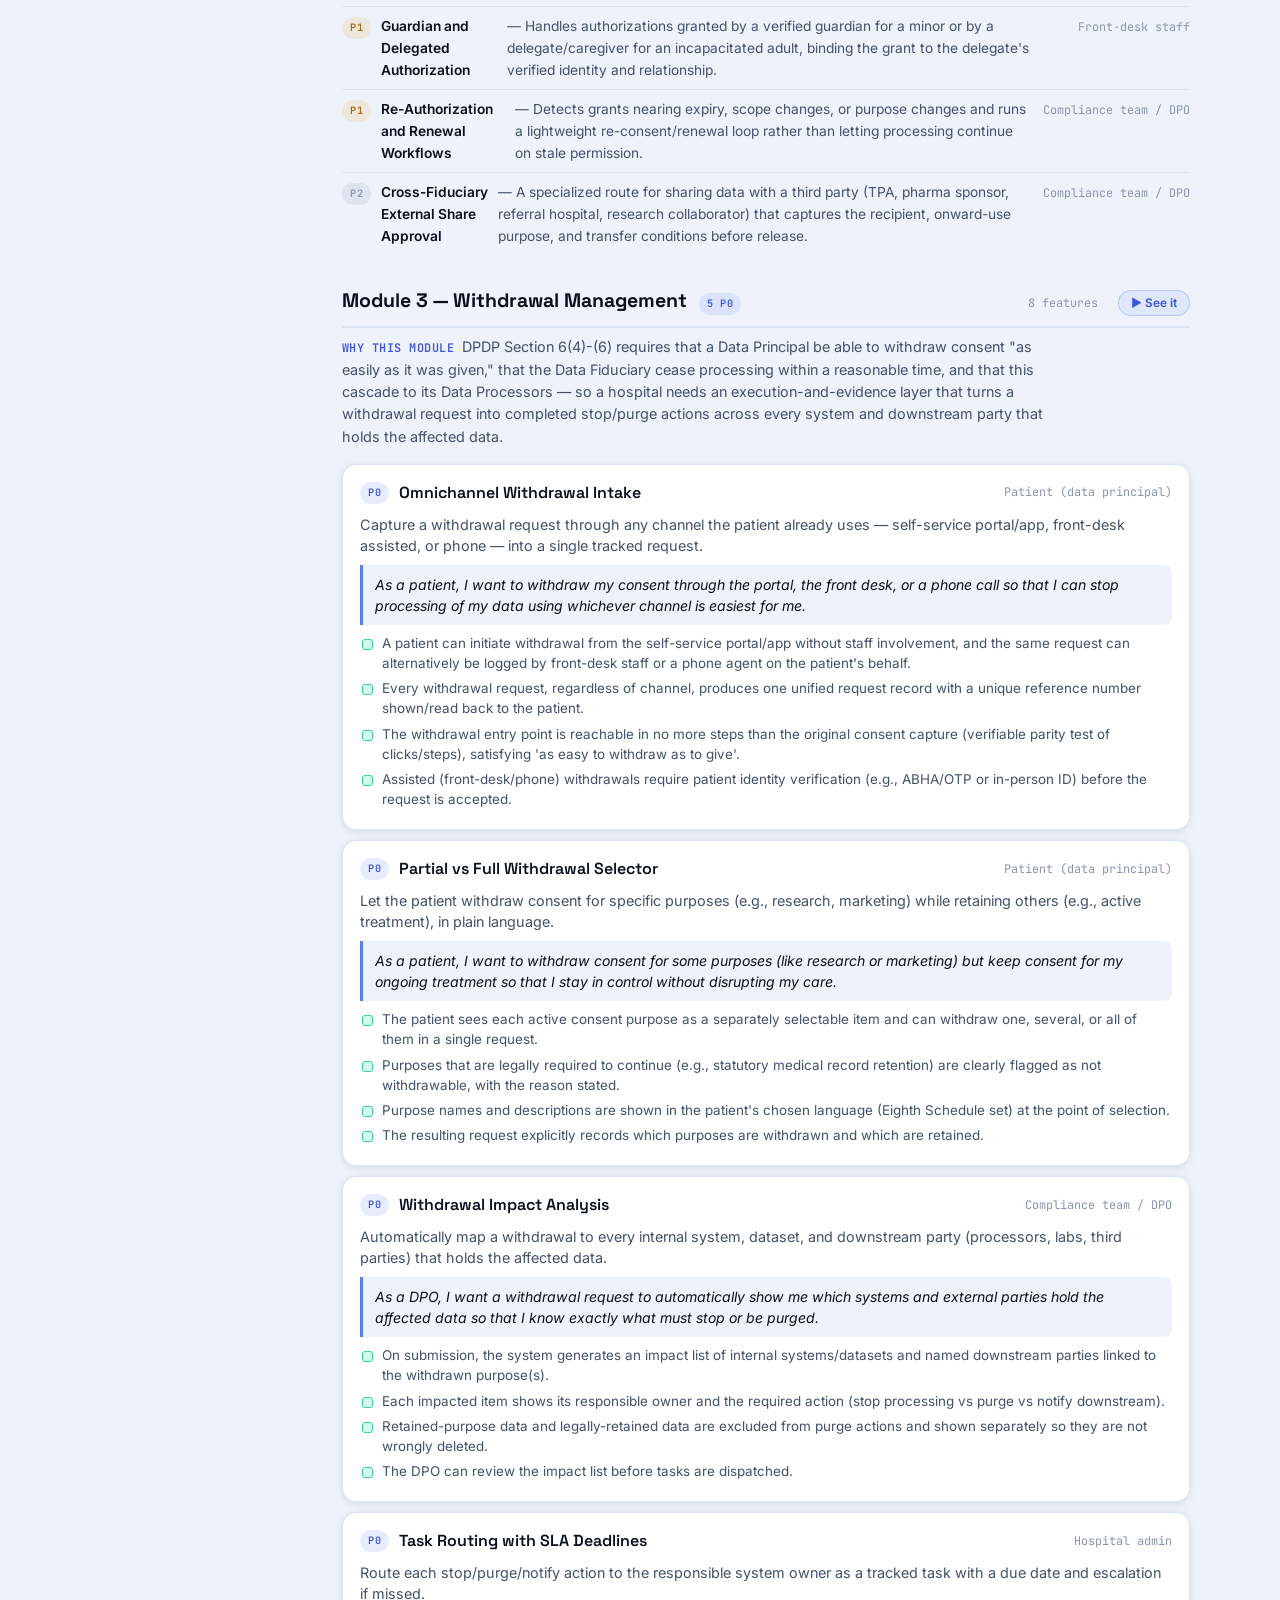
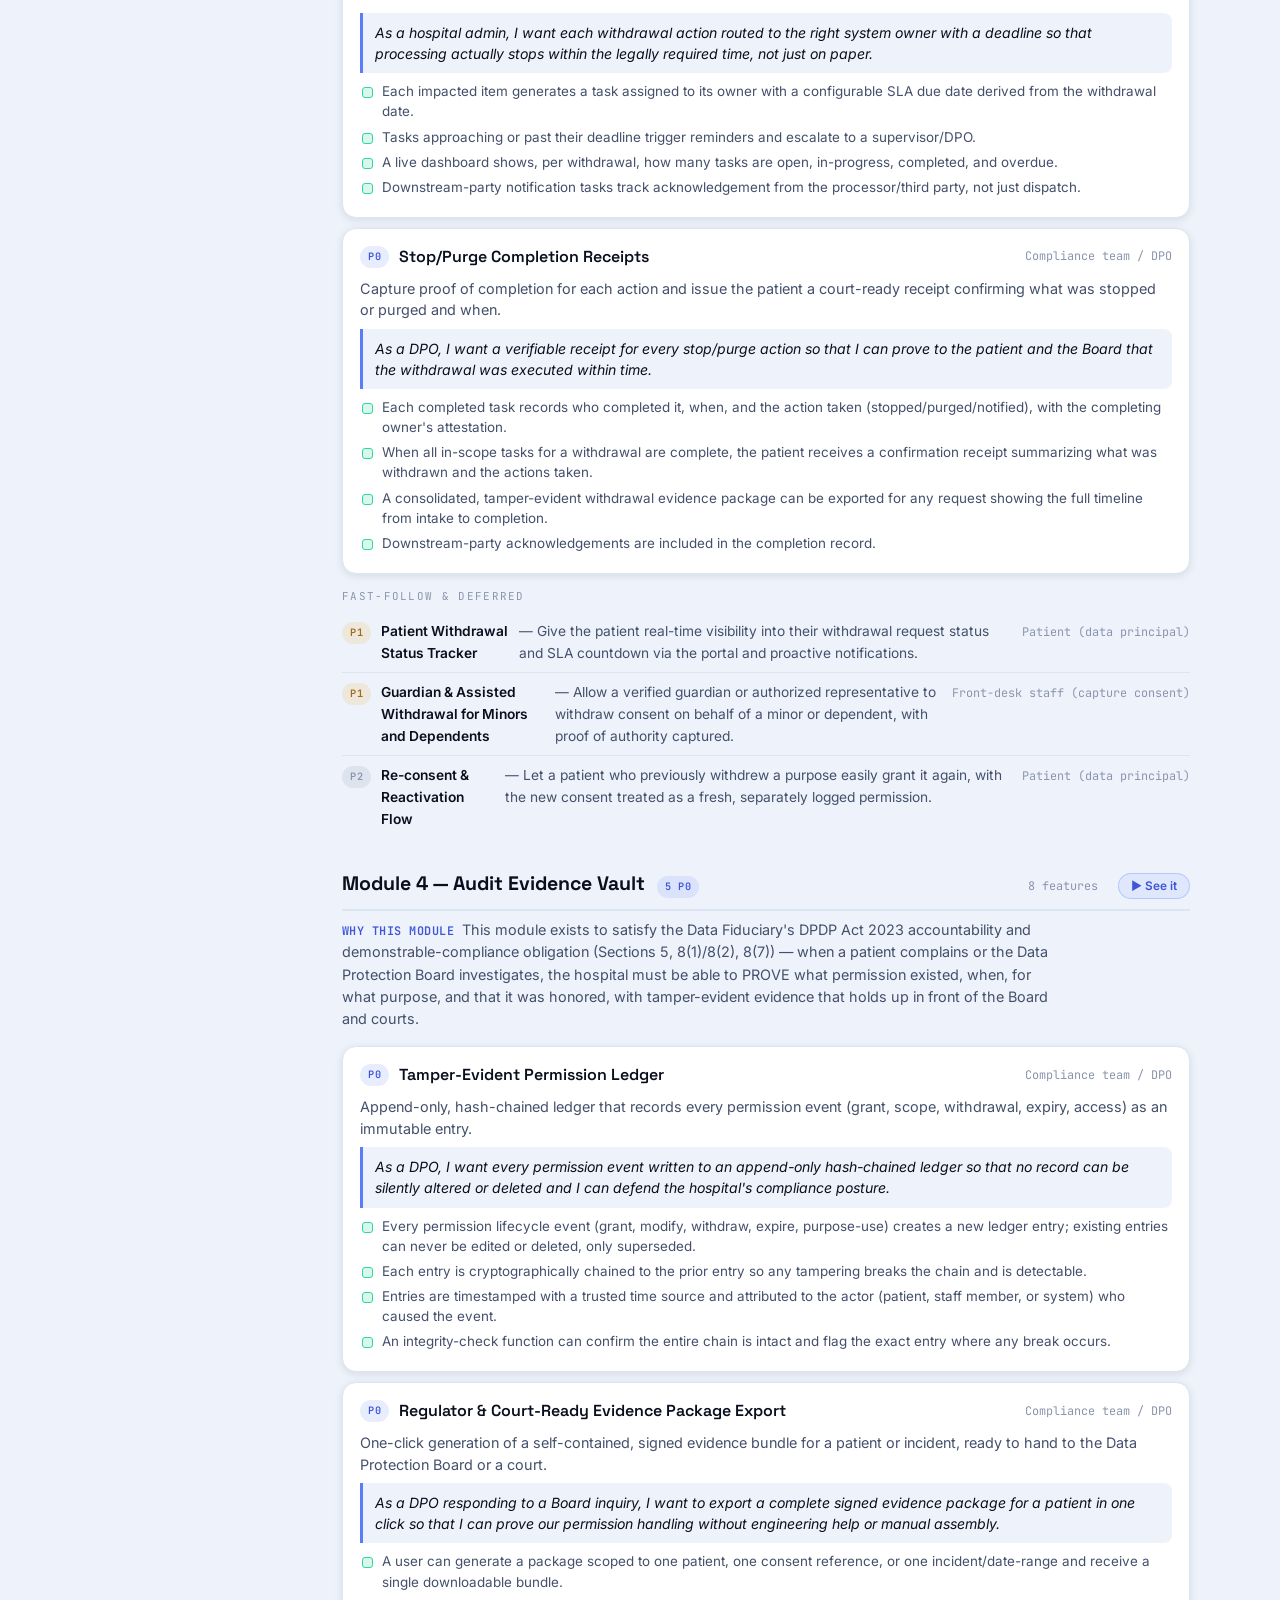
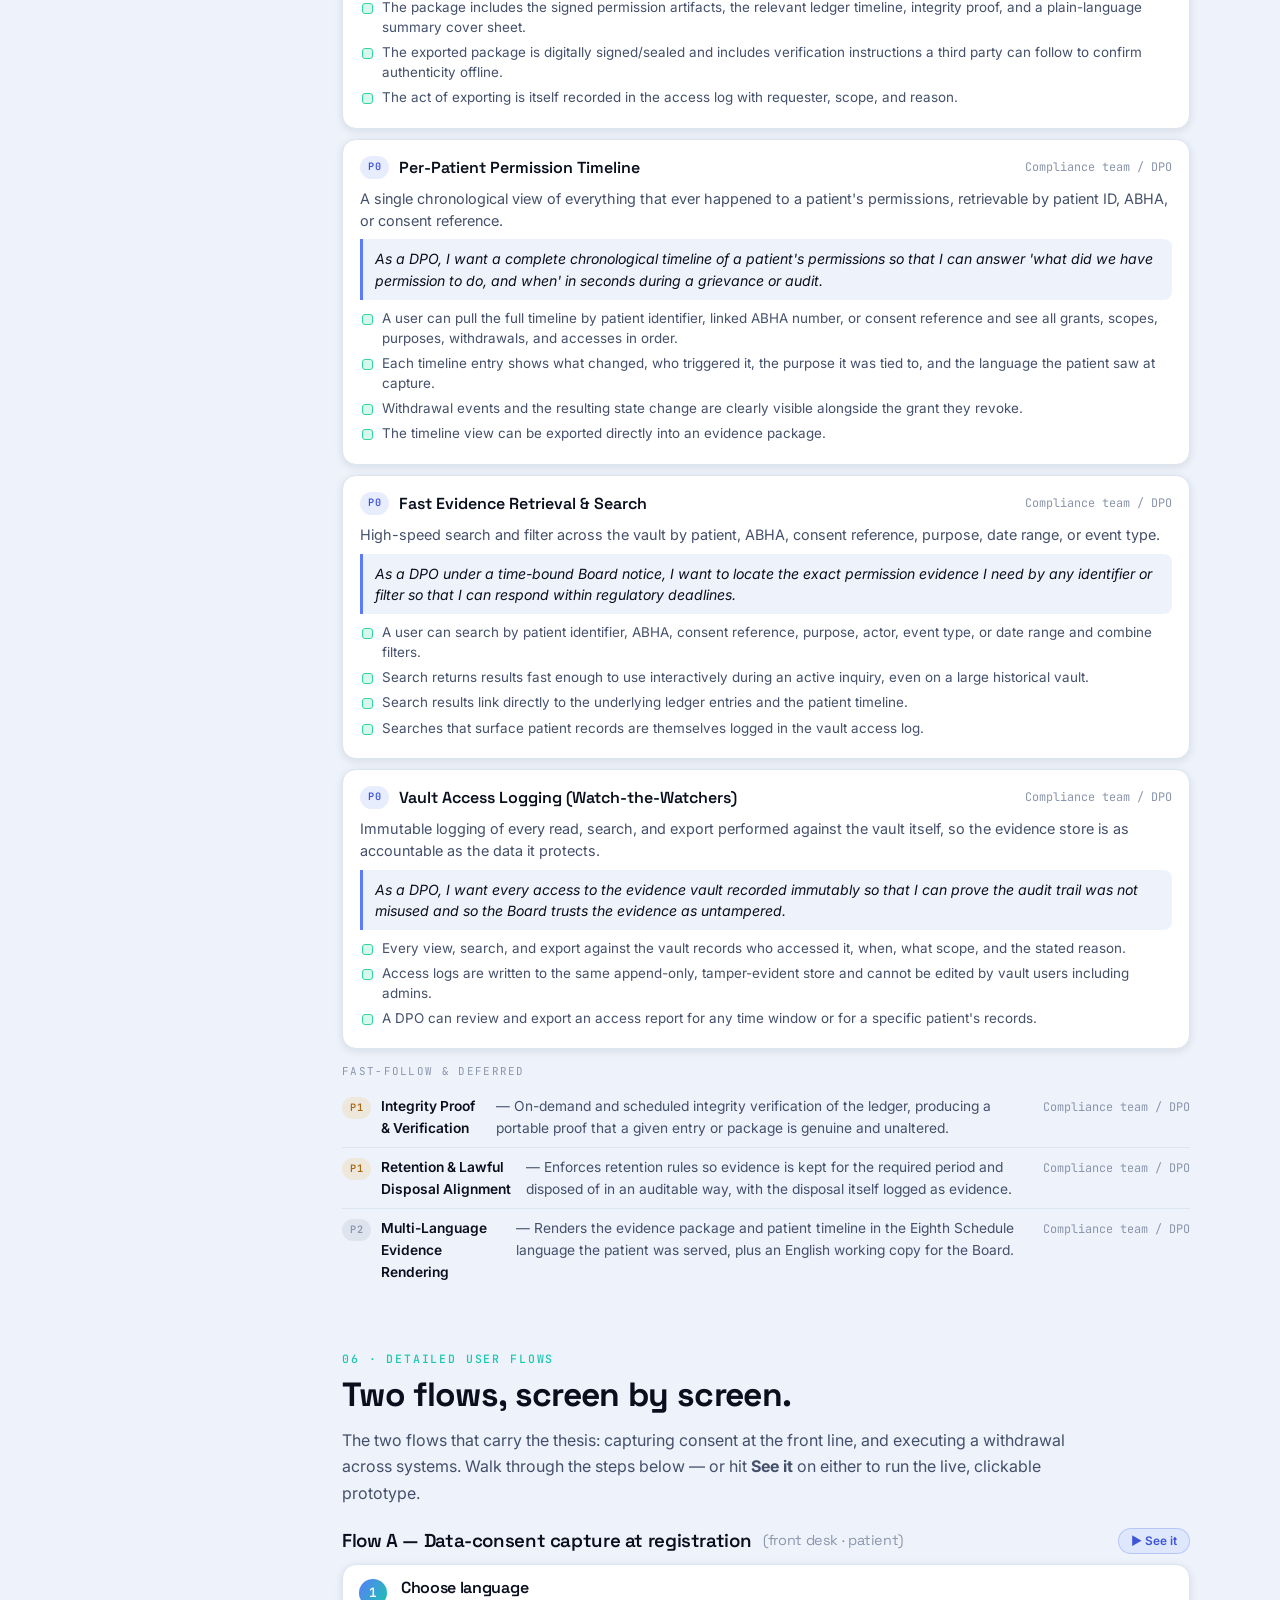
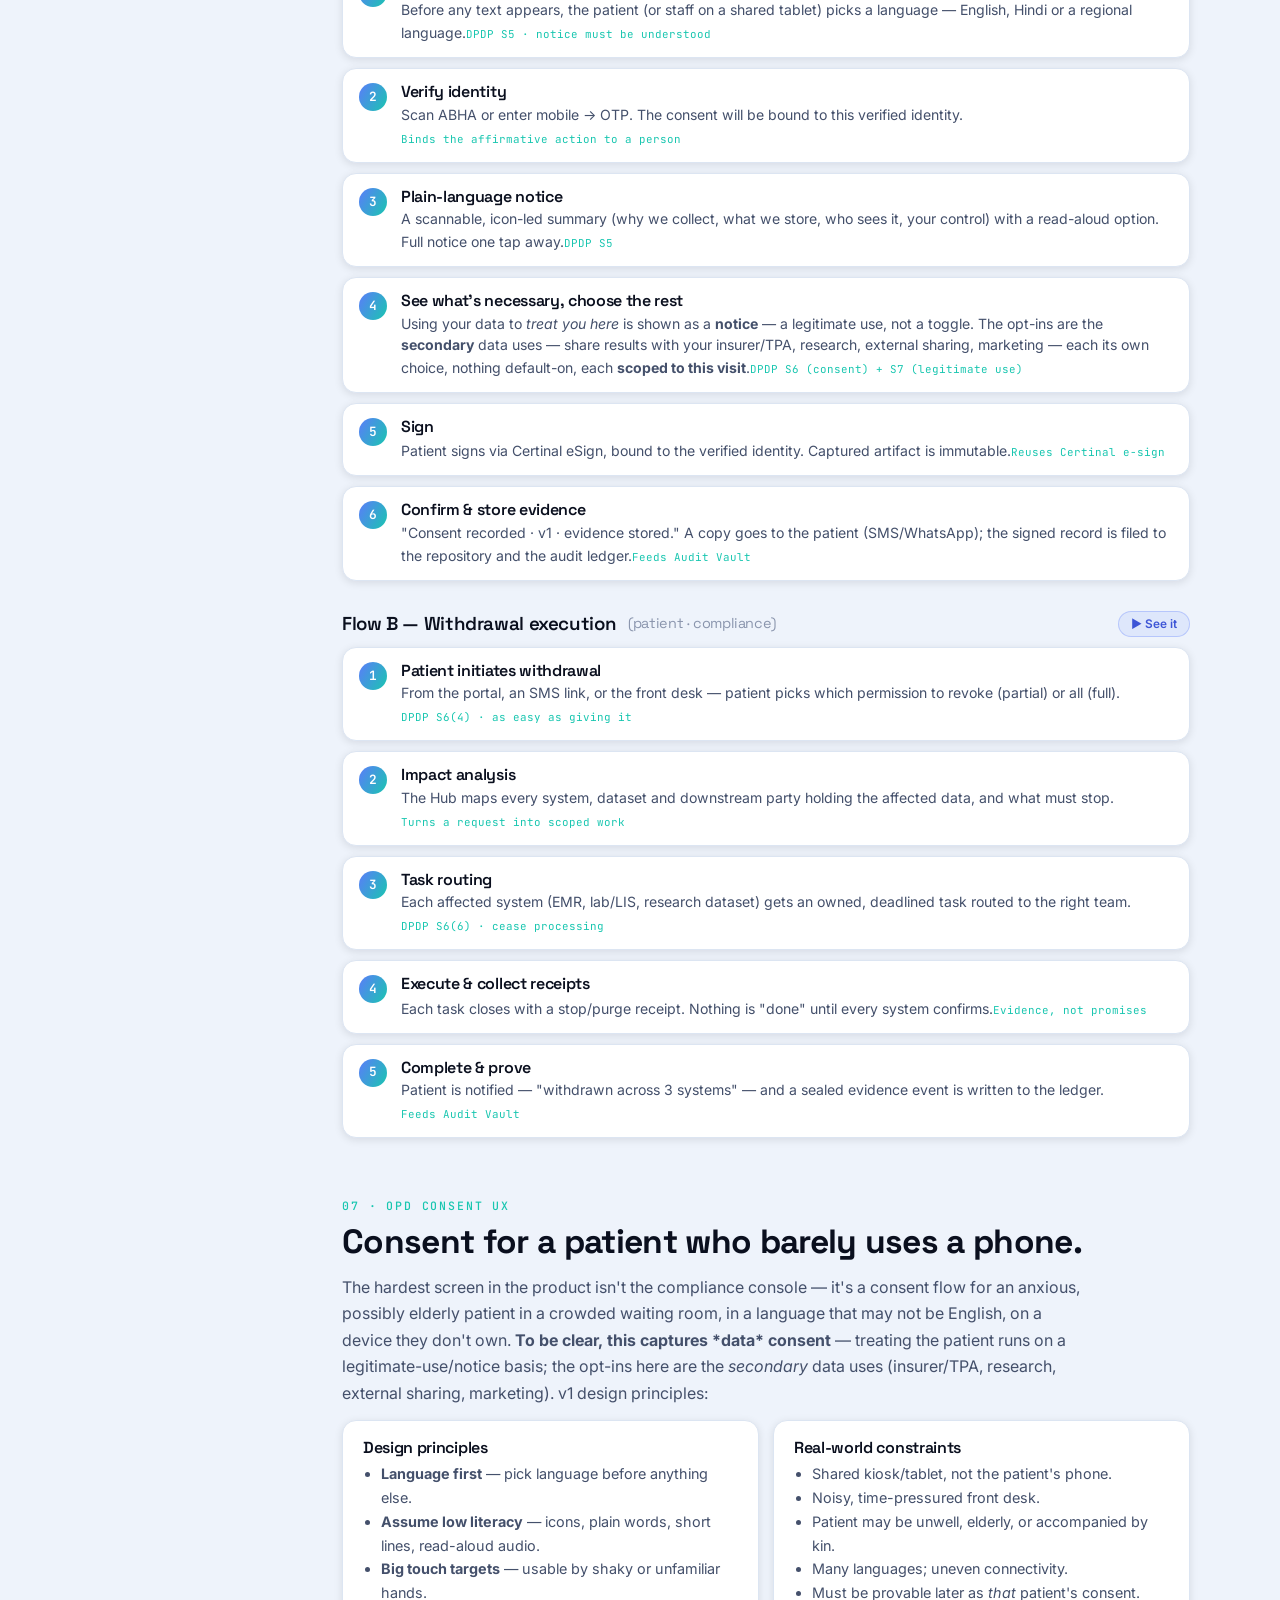
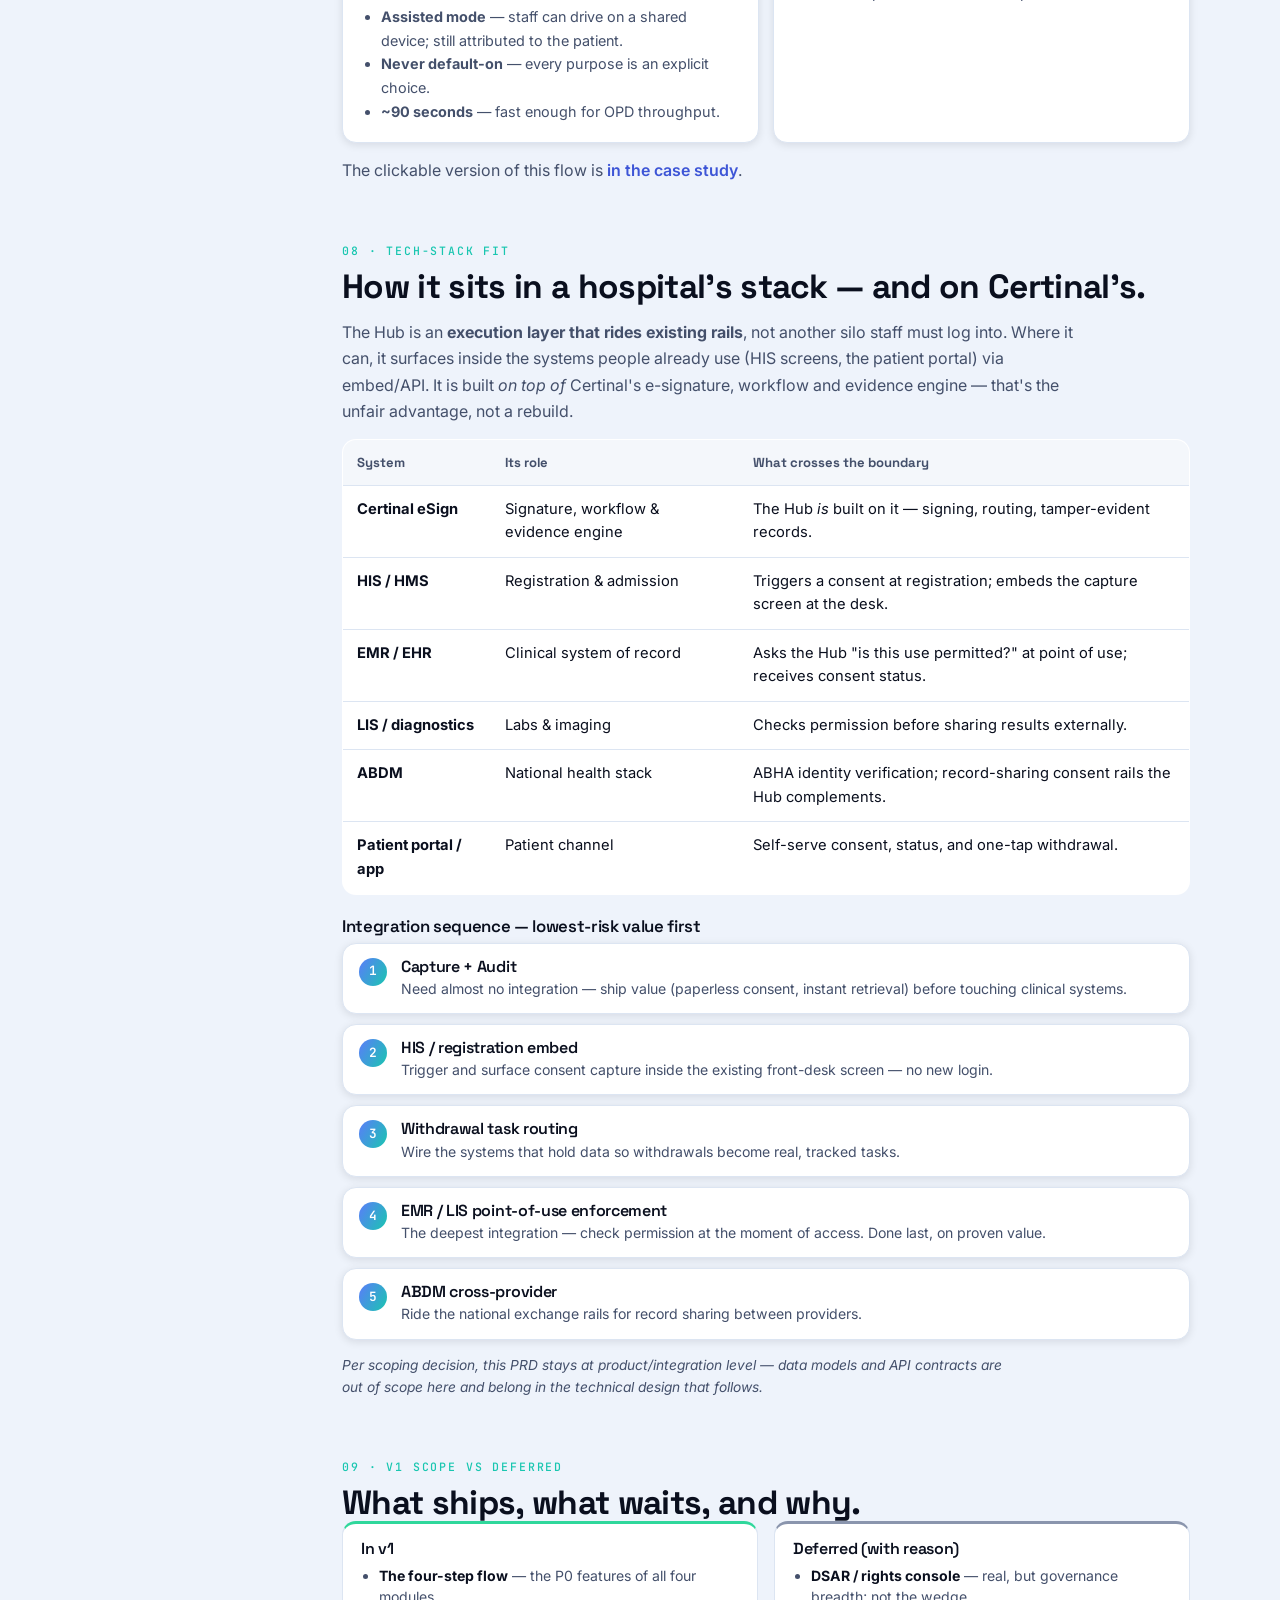
==== commit e21b7a98: "v2: data-consent scope, during-treatment scoping, legal-bases grounding Interviewer-driven fixes: - " ====
--- a/prd.html
+++ b/prd.html
@@ -181,7 +181,7 @@
     <section class="prd-sec" id="problem">
       <span class="prd-kicker">01 · Problem &amp; opportunity</span>
       <h2 class="prd-h">Healthcare has a permission execution problem, not a consent problem.</h2>
-      <p class="prd-p">DPDP turns patient consent from an informal, paper-heavy ritual into an operational obligation: a hospital must show what notice was given, what consent was captured, for what purpose, whether it was withdrawn, and what it did about it. Today that lives in PDFs, shared inboxes and Excel — captured but never <em>executed</em> or <em>proven</em>. ABDM owns identity and record-sharing consent; EMR/HIS own the record; privacy suites own policy. Nobody owns the layer that <strong>acts on a permission and proves it across systems.</strong> That layer is the product.</p>
+      <p class="prd-p">DPDP turns patient consent from an informal, paper-heavy ritual into an operational obligation: a hospital must show what notice was given, what consent was captured, for what purpose, whether it was withdrawn, and what it did about it. Today that lives in PDFs, shared inboxes and Excel — captured but never <em>executed</em> or <em>proven</em>. ABDM owns identity and record-sharing consent; EMR/HIS own the record; privacy suites own policy. Nobody owns the layer that <strong>acts on a permission and proves it across systems.</strong> That layer is the product. To be precise, this governs <strong>data-processing consent under DPDP</strong> — not clinical/informed consent for <em>treatment</em>, which sits under medical law and stays the clinician's domain. The two run in parallel; we own the data side.</p>
       <p class="prd-p">I assume "should we build it?" is yes, under one condition: by going <strong>deep on execution</strong> for a focused wedge (hospital chains first), not broad on a generic DPDP suite. The full narrative, market and positioning live in the <a href="index.html" style="color:var(--brand-deep);font-weight:600;">case study</a>; this document is the buildable spec.</p>
 
       <h3 style="font-family:var(--font-display);margin:26px 0 12px;color:var(--ink);">Where the obligation actually bites — and the edge cases v1 must respect</h3>
@@ -190,6 +190,8 @@
         <div class="prd-card"><h4 style="margin:0 0 6px;font-family:var(--font-display)">Consent Managers — the rail we sit behind</h4><p style="font-size:.88rem;color:var(--ink-soft);line-height:1.55;margin:0;">DPDP <strong>Consent Managers</strong> (framework live <strong>Nov 2026</strong>) give patients one place to grant/withdraw consent across fiduciaries, and must keep consent trails for <strong>7 years</strong>. They <em>deliver the signal</em>; the Rules then require the Fiduciary to <strong>receive it and act &ldquo;without delay.&rdquo;</strong> That receive-execute-prove layer is exactly this product — we integrate with Consent Managers, not compete with them.</p></div>
         <div class="prd-card"><h4 style="margin:0 0 6px;font-family:var(--font-display)">Consent isn&#x27;t always required (S7)</h4><p style="font-size:.88rem;color:var(--ink-soft);line-height:1.55;margin:0;">DPDP <strong>Section 7 legitimate uses</strong> let a hospital process without prior consent in a <strong>medical emergency</strong> or epidemic / threat-to-life. So the consent gate must never block care: the Hub&#x27;s <strong>break-glass</strong> path proceeds instantly, then logs the legal basis and the override — care is never blocked, but it&#x27;s always provable.</p></div>
         <div class="prd-card"><h4 style="margin:0 0 6px;font-family:var(--font-display)">Withdraw &ne; delete (erasure vs retention)</h4><p style="font-size:.88rem;color:var(--ink-soft);line-height:1.55;margin:0;">A withdrawal must <em>stop use and sharing</em>, but clinical-record <strong>retention laws can legally block deletion</strong>. So Withdrawal Impact Analysis separates &ldquo;stop / notify&rdquo; (executed now) from &ldquo;purge&rdquo; (held where law requires) — the system never wrongly deletes a record it&#x27;s legally obliged to keep.</p></div>
+        <div class="prd-card"><h4 style="margin:0 0 6px;font-family:var(--font-display)">Only two lawful grounds (vs GDPR&#x27;s six)</h4><p style="font-size:.88rem;color:var(--ink-soft);line-height:1.55;margin:0;">DPDP gives just <strong>two</strong> lawful grounds — <strong>consent</strong> and a narrow list of <strong>legitimate uses (S7)</strong>. Unlike GDPR&#x27;s six, there is <strong>no &lsquo;legitimate interest&rsquo;</strong> fallback. So most <em>secondary</em> data use — research, insurance, marketing, external sharing — <strong>must</strong> run through consent. That is exactly why an execution-and-proof layer matters more in India than anywhere with softer grounds.</p></div>
+        <div class="prd-card"><h4 style="margin:0 0 6px;font-family:var(--font-display)">Consent during care, dormant after</h4><p style="font-size:.88rem;color:var(--ink-soft);line-height:1.55;margin:0;">Permission is captured <strong>while the patient is in active care</strong>, and each grant is <strong>scoped to the care episode</strong> (e.g. &lsquo;until discharge&rsquo; or &lsquo;until the claim settles&rsquo;). After the episode the data goes <strong>dormant</strong> — no reuse without a fresh, explicit, time-bound consent. Nobody wants their data touched after treatment, so the default is off.</p></div>
       </div>
     </section>
 
@@ -267,8 +269,8 @@
         <span><span class="pri pri-P2">P2</span> Deferred</span>
       </div>
       <div class="fm-glance"><h4>v1 &mdash; P0 at a glance (20 features)</h4><div class="fm-gmod"><b>Consent Lifecycle</b> &middot; Purpose-Based Consent Capture · Vernacular Notice &amp; Consent · Assisted &amp; Kiosk Capture for OPD · Identity-Bound Signature (ABHA / OTP) · Version Tracking &amp; Re-Consent · Queryable Consent Repository</div><div class="fm-gmod"><b>Authorization Workflow Engine</b> &middot; Purpose-Scoped Grant Builder · Configurable Multi-Party Approval Routing · Use-Case Workflow Templates · Point-of-Use Enforcement Check</div><div class="fm-gmod"><b>Withdrawal Management</b> &middot; Omnichannel Withdrawal Intake · Partial vs Full Withdrawal Selector · Withdrawal Impact Analysis · Task Routing with SLA Deadlines · Stop/Purge Completion Receipts</div><div class="fm-gmod"><b>Audit Evidence Vault</b> &middot; Tamper-Evident Permission Ledger · Regulator &amp; Court-Ready Evidence Package Export · Per-Patient Permission Timeline · Fast Evidence Retrieval &amp; Search · Vault Access Logging (Watch-the-Watchers)</div></div>
-<div class="fm-mod"><div class="fm-modhead"><span class="fm-modname">Module 1 — Consent Lifecycle</span><span class="pri pri-P0">6 P0</span><span class="fm-persona">8 features</span><button class="fm-see" data-proto="s15" type="button">&#9658; See it</button></div><p class="fm-why"><b>WHY THIS MODULE</b> &nbsp;DPDP Section 5 (notice) and Section 6 (consent must be free, specific, informed, unambiguous and given by a clear affirmative action, for a specified purpose) require the hospital to present an understandable notice and capture valid, purpose-bound consent in the patient&#x27;s language — and to keep every version provable.</p><div class="fm-feat"><div class="fm-ftop"><span class="pri pri-P0">P0</span><span class="fm-fname">Purpose-Based Consent Capture</span><span class="fm-persona">Front-desk staff</span></div><p class="fm-desc">Capture consent split into discrete, independently-toggled purposes (treatment, diagnostics sharing, research) rather than one blanket form.</p><div class="fm-story">As front-desk staff, I want to capture consent broken out by purpose so that each downstream use has its own provable basis under DPDP.</div><ul class="fm-ac"><li>Each purpose is an independent opt-in; bundled or blanket consent is not possible.</li><li>Required vs optional purposes are visually distinct and no purpose defaults to ON.</li><li>Each captured consent records purpose, data categories, timestamp and the notice version shown.</li><li>A patient can grant some purposes and decline others and still complete the flow.</li></ul></div><div class="fm-feat"><div class="fm-ftop"><span class="pri pri-P0">P0</span><span class="fm-fname">Vernacular Notice &amp; Consent</span><span class="fm-persona">Patient (data principal)</span></div><p class="fm-desc">Present the notice and consent in the patient&#x27;s chosen language (English + Eighth-Schedule languages), language chosen before anything else.</p><div class="fm-story">As a patient, I want the notice and consent in my own language so that I actually understand what I am agreeing to.</div><ul class="fm-ac"><li>Language is selected before any notice text is shown.</li><li>v1 ships English, Hindi and at least two regional languages.</li><li>The exact language version shown is stored with the consent record.</li><li>Switching language never changes the scope or purposes being captured.</li></ul></div><div class="fm-feat"><div class="fm-ftop"><span class="pri pri-P0">P0</span><span class="fm-fname">Assisted &amp; Kiosk Capture for OPD</span><span class="fm-persona">Front-desk staff</span></div><p class="fm-desc">Low-literacy-friendly capture on a shared tablet/kiosk, self-serve or staff-assisted, designed for an OPD waiting room.</p><div class="fm-story">As front-desk staff, I want to capture consent on a shared device for a patient who can barely use a phone so that nobody is excluded or pushed back to paper.</div><ul class="fm-ac"><li>A consent completed on a staff-operated device is still attributed to the patient after patient verification.</li><li>Interface offers large touch targets, icon-led purposes and a read-aloud option.</li><li>A standard OPD consent completes in roughly 90 seconds.</li><li>Staff-assisted sessions record that assistance was given and by whom.</li></ul></div><div class="fm-feat"><div class="fm-ftop"><span class="pri pri-P0">P0</span><span class="fm-fname">Identity-Bound Signature (ABHA / OTP)</span><span class="fm-persona">Patient (data principal)</span></div><p class="fm-desc">Bind each consent to a verified identity via ABHA or mobile OTP and sign it with Certinal eSign.</p><div class="fm-story">As a DPO, I want every consent bound to a verified patient identity so that it holds up as that specific person&#x27;s affirmative action.</div><ul class="fm-ac"><li>Consent is signed via Certinal eSign and bound to a verified identifier (ABHA where available, else OTP-verified mobile).</li><li>The signed artifact is immutable once captured.</li><li>The identity-verification method used is recorded on the consent.</li><li>An unverified consent cannot reach &#x27;active&#x27; status.</li></ul></div><div class="fm-feat"><div class="fm-ftop"><span class="pri pri-P0">P0</span><span class="fm-fname">Version Tracking &amp; Re-Consent</span><span class="fm-persona">Compliance team / DPO</span></div><p class="fm-desc">Every notice or purpose change creates a new immutable version; materially affected patients are flagged for re-consent.</p><div class="fm-story">As a DPO, I want every consent version preserved and changes to trigger re-consent so that we can always prove which version a patient agreed to.</div><ul class="fm-ac"><li>Editing a notice or purpose set creates a new version; prior versions are never overwritten.</li><li>Each consent records the exact version the patient agreed to.</li><li>A material change flags impacted patients for re-consent.</li><li>Superseded consents are marked as such, not deleted.</li></ul></div><div class="fm-feat"><div class="fm-ftop"><span class="pri pri-P0">P0</span><span class="fm-fname">Queryable Consent Repository</span><span class="fm-persona">Compliance team / DPO</span></div><p class="fm-desc">A central, searchable store of all consents with status, purpose, language, version and validity.</p><div class="fm-story">As compliance, I want to search every consent by patient, purpose or status so that I can answer &#x27;what did this patient agree to&#x27; instantly.</div><ul class="fm-ac"><li>Search by patient/ABHA, purpose, status and date range.</li><li>Each record shows purpose, language, version, validity window and current status.</li><li>A single patient&#x27;s full consent set exports in one action.</li><li>Results return in seconds, not minutes.</li></ul></div><div class="fm-laterhead">Fast-follow &amp; deferred</div><div class="fm-mini"><span class="pri pri-P1">P1</span><span class="fm-mininame">Consent Expiry &amp; Validity Windows</span><span class="fm-minidesc">&mdash; Time-bound or event-bound consents that lapse automatically rather than living forever.</span><span class="fm-minip">Compliance team / DPO</span></div><div class="fm-mini"><span class="pri pri-P1">P1</span><span class="fm-mininame">Guardian / Minor Consent</span><span class="fm-minidesc">&mdash; Capture consent given by a verified guardian for a minor or dependent, per DPDP&#x27;s provisions for children.</span><span class="fm-minip">Front-desk staff</span></div></div>
-<div class="fm-mod"><div class="fm-modhead"><span class="fm-modname">Module 2 — Authorization Workflow Engine</span><span class="pri pri-P0">4 P0</span><span class="fm-persona">8 features</span><button class="fm-see" data-proto="s16" type="button">&#9658; See it</button></div><p class="fm-why"><b>WHY THIS MODULE</b> &nbsp;DPDP Section 7 purpose limitation and Section 8(1) accountability require a Data Fiduciary to ensure all processing is backed by valid, purpose-scoped permission and to prove it on demand, so the hospital needs an enforceable execution layer — route, scope, enforce at point-of-use, and evidence — not just stored consent.</p><div class="fm-feat"><div class="fm-ftop"><span class="pri pri-P0">P0</span><span class="fm-fname">Purpose-Scoped Grant Builder</span><span class="fm-persona">Compliance team / DPO</span></div><p class="fm-desc">Defines every authorization as a structured grant bound to a specific purpose, data categories, and time/expiry window so processing can never exceed what the patient permitted.</p><div class="fm-story">As a DPO, I want every authorization to be tied to a named purpose, specific data categories, and an expiry so that processing is provably limited to what the patient agreed to under DPDP purpose limitation.</div><ul class="fm-ac"><li>A grant cannot be created without at least one named purpose, one or more data categories, and a validity window (fixed end-date or event-based, e.g. &#x27;until discharge&#x27;).</li><li>Selecting a purpose auto-constrains the selectable data categories to those declared necessary for that purpose; out-of-scope categories cannot be added.</li><li>Each grant shows a human-readable scope summary (&#x27;Cardiology can view labs + imaging for treatment until 31-Dec-2026&#x27;) visible to staff and patient.</li><li>A grant past its expiry or event trigger automatically moves to an inactive state with no further processing allowed.</li></ul></div><div class="fm-feat"><div class="fm-ftop"><span class="pri pri-P0">P0</span><span class="fm-fname">Configurable Multi-Party Approval Routing</span><span class="fm-persona">Hospital admin</span></div><p class="fm-desc">Routes an authorization request through an ordered or parallel set of approvers (clinician, DPO/ethics, patient) with rules that vary by use-case and data sensitivity.</p><div class="fm-story">As a hospital admin, I want to configure who must approve which type of request so that sensitive data sharing always gets the right sign-offs before any data moves.</div><ul class="fm-ac"><li>Admins can build a routing rule specifying approvers, order (sequential or parallel), and conditions (purpose, data category, requester role) without code.</li><li>A request cannot reach &#x27;granted&#x27; state until every required approver in the active route has acted.</li><li>Patient approval can be inserted as a mandatory step in any route, and the patient&#x27;s decision is binding (a clinician cannot override a patient denial).</li><li>Each approver sees the exact scope they are approving, and a rejection at any step halts the request with a recorded reason.</li></ul></div><div class="fm-feat"><div class="fm-ftop"><span class="pri pri-P0">P0</span><span class="fm-fname">Use-Case Workflow Templates</span><span class="fm-persona">Compliance team / DPO</span></div><p class="fm-desc">Prebuilt, editable templates for the common Indian healthcare authorization scenarios — treatment, insurance/TPA claim, caregiver access, external data share, and research — so each use-case ships with correct routing, scope, and notices.</p><div class="fm-story">As a DPO, I want ready-made templates per use-case so that front-line teams launch compliant authorizations without reinventing scope and routing each time.</div><ul class="fm-ac"><li>V1 ships with at least four templates: insurance/TPA, caregiver/family access, external data share, and research/ethics.</li><li>Each template pre-fills purpose, default data categories, validity, and the required approver route, and remains editable before launch.</li><li>Selecting a template enforces its mandatory steps (e.g. research template forces a DPO/ethics approval step that cannot be removed).</li><li>Templates are versioned so the exact template version used for any grant is recoverable later.</li></ul></div><div class="fm-feat"><div class="fm-ftop"><span class="pri pri-P0">P0</span><span class="fm-fname">Point-of-Use Enforcement Check</span><span class="fm-persona">Clinician</span></div><p class="fm-desc">A real-time permission check that EMR/HIS and downstream systems call before any data access or share, returning allow/block based on the live grant — turning permission into enforcement, not paperwork.</p><div class="fm-story">As a clinician, I want the system to tell me in real time whether I&#x27;m permitted to access or share a patient&#x27;s data so that I never act outside what the patient authorized.</div><ul class="fm-ac"><li>A data-use attempt is evaluated against the active grant&#x27;s purpose, data category, requester, and validity, returning a clear allow or block decision.</li><li>If no valid grant exists or the requested use falls outside scope, the action is blocked and the reason is shown to the user.</li><li>An expired, withdrawn, or out-of-window grant produces a block even if the data was previously accessible.</li><li>Every check (allow and block) is recorded with timestamp, requester, purpose, and outcome.</li></ul></div><div class="fm-laterhead">Fast-follow &amp; deferred</div><div class="fm-mini"><span class="pri pri-P1">P1</span><span class="fm-mininame">SLA Timers and Escalation</span><span class="fm-minidesc">&mdash; Tracks how long each approval step has been pending and auto-escalates or reassigns when an approver misses the SLA, so authorizations don&#x27;t silently stall.</span><span class="fm-minip">Hospital admin</span></div><div class="fm-mini"><span class="pri pri-P1">P1</span><span class="fm-mininame">Guardian and Delegated Authorization</span><span class="fm-minidesc">&mdash; Handles authorizations granted by a verified guardian for a minor or by a delegate/caregiver for an incapacitated adult, binding the grant to the delegate&#x27;s verified identity and relationship.</span><span class="fm-minip">Front-desk staff</span></div><div class="fm-mini"><span class="pri pri-P1">P1</span><span class="fm-mininame">Re-Authorization and Renewal Workflows</span><span class="fm-minidesc">&mdash; Detects grants nearing expiry, scope changes, or purpose changes and runs a lightweight re-consent/renewal loop rather than letting processing continue on stale permission.</span><span class="fm-minip">Compliance team / DPO</span></div><div class="fm-mini"><span class="pri pri-P2">P2</span><span class="fm-mininame">Cross-Fiduciary External Share Approval</span><span class="fm-minidesc">&mdash; A specialized route for sharing data with a third party (TPA, pharma sponsor, referral hospital, research collaborator) that captures the recipient, onward-use purpose, and transfer conditions before release.</span><span class="fm-minip">Compliance team / DPO</span></div></div>
+<div class="fm-mod"><div class="fm-modhead"><span class="fm-modname">Module 1 — Consent Lifecycle</span><span class="pri pri-P0">6 P0</span><span class="fm-persona">8 features</span><button class="fm-see" data-proto="s15" type="button">&#9658; See it</button></div><p class="fm-why"><b>WHY THIS MODULE</b> &nbsp;DPDP Section 5 (notice) and Section 6 (consent must be free, specific, informed, unambiguous and given by a clear affirmative action, for a specified purpose) require the hospital to present an understandable notice and capture valid, purpose-bound consent in the patient&#x27;s language — and to keep every version provable. This is <strong>data-processing consent</strong>, not clinical/treatment consent: care-necessary use is shown as <em>notice</em> (a legitimate use under S7), while the real opt-ins are the secondary uses — insurer/TPA, research, external sharing, marketing.</p><div class="fm-feat"><div class="fm-ftop"><span class="pri pri-P0">P0</span><span class="fm-fname">Purpose-Based Consent Capture</span><span class="fm-persona">Front-desk staff</span></div><p class="fm-desc">Capture consent split into discrete, independently-toggled purposes (treatment, diagnostics sharing, research) rather than one blanket form.</p><div class="fm-story">As front-desk staff, I want to capture consent broken out by purpose so that each downstream use has its own provable basis under DPDP.</div><ul class="fm-ac"><li>Each purpose is an independent opt-in; bundled or blanket consent is not possible.</li><li>Required vs optional purposes are visually distinct and no purpose defaults to ON.</li><li>Each captured consent records purpose, data categories, timestamp and the notice version shown.</li><li>A patient can grant some purposes and decline others and still complete the flow.</li></ul></div><div class="fm-feat"><div class="fm-ftop"><span class="pri pri-P0">P0</span><span class="fm-fname">Vernacular Notice &amp; Consent</span><span class="fm-persona">Patient (data principal)</span></div><p class="fm-desc">Present the notice and consent in the patient&#x27;s chosen language (English + Eighth-Schedule languages), language chosen before anything else.</p><div class="fm-story">As a patient, I want the notice and consent in my own language so that I actually understand what I am agreeing to.</div><ul class="fm-ac"><li>Language is selected before any notice text is shown.</li><li>v1 ships English, Hindi and at least two regional languages.</li><li>The exact language version shown is stored with the consent record.</li><li>Switching language never changes the scope or purposes being captured.</li></ul></div><div class="fm-feat"><div class="fm-ftop"><span class="pri pri-P0">P0</span><span class="fm-fname">Assisted &amp; Kiosk Capture for OPD</span><span class="fm-persona">Front-desk staff</span></div><p class="fm-desc">Low-literacy-friendly capture on a shared tablet/kiosk, self-serve or staff-assisted, designed for an OPD waiting room.</p><div class="fm-story">As front-desk staff, I want to capture consent on a shared device for a patient who can barely use a phone so that nobody is excluded or pushed back to paper.</div><ul class="fm-ac"><li>A consent completed on a staff-operated device is still attributed to the patient after patient verification.</li><li>Interface offers large touch targets, icon-led purposes and a read-aloud option.</li><li>A standard OPD consent completes in roughly 90 seconds.</li><li>Staff-assisted sessions record that assistance was given and by whom.</li></ul></div><div class="fm-feat"><div class="fm-ftop"><span class="pri pri-P0">P0</span><span class="fm-fname">Identity-Bound Signature (ABHA / OTP)</span><span class="fm-persona">Patient (data principal)</span></div><p class="fm-desc">Bind each consent to a verified identity via ABHA or mobile OTP and sign it with Certinal eSign.</p><div class="fm-story">As a DPO, I want every consent bound to a verified patient identity so that it holds up as that specific person&#x27;s affirmative action.</div><ul class="fm-ac"><li>Consent is signed via Certinal eSign and bound to a verified identifier (ABHA where available, else OTP-verified mobile).</li><li>The signed artifact is immutable once captured.</li><li>The identity-verification method used is recorded on the consent.</li><li>An unverified consent cannot reach &#x27;active&#x27; status.</li></ul></div><div class="fm-feat"><div class="fm-ftop"><span class="pri pri-P0">P0</span><span class="fm-fname">Version Tracking &amp; Re-Consent</span><span class="fm-persona">Compliance team / DPO</span></div><p class="fm-desc">Every notice or purpose change creates a new immutable version; materially affected patients are flagged for re-consent.</p><div class="fm-story">As a DPO, I want every consent version preserved and changes to trigger re-consent so that we can always prove which version a patient agreed to.</div><ul class="fm-ac"><li>Editing a notice or purpose set creates a new version; prior versions are never overwritten.</li><li>Each consent records the exact version the patient agreed to.</li><li>A material change flags impacted patients for re-consent.</li><li>Superseded consents are marked as such, not deleted.</li></ul></div><div class="fm-feat"><div class="fm-ftop"><span class="pri pri-P0">P0</span><span class="fm-fname">Queryable Consent Repository</span><span class="fm-persona">Compliance team / DPO</span></div><p class="fm-desc">A central, searchable store of all consents with status, purpose, language, version and validity.</p><div class="fm-story">As compliance, I want to search every consent by patient, purpose or status so that I can answer &#x27;what did this patient agree to&#x27; instantly.</div><ul class="fm-ac"><li>Search by patient/ABHA, purpose, status and date range.</li><li>Each record shows purpose, language, version, validity window and current status.</li><li>A single patient&#x27;s full consent set exports in one action.</li><li>Results return in seconds, not minutes.</li></ul></div><div class="fm-laterhead">Fast-follow &amp; deferred</div><div class="fm-mini"><span class="pri pri-P1">P1</span><span class="fm-mininame">Consent Expiry &amp; Validity Windows</span><span class="fm-minidesc">&mdash; Time-bound or event-bound consents that lapse automatically rather than living forever.</span><span class="fm-minip">Compliance team / DPO</span></div><div class="fm-mini"><span class="pri pri-P1">P1</span><span class="fm-mininame">Guardian / Minor Consent</span><span class="fm-minidesc">&mdash; Capture consent given by a verified guardian for a minor or dependent, per DPDP&#x27;s provisions for children.</span><span class="fm-minip">Front-desk staff</span></div></div>
+<div class="fm-mod"><div class="fm-modhead"><span class="fm-modname">Module 2 — Authorization Workflow Engine</span><span class="pri pri-P0">4 P0</span><span class="fm-persona">8 features</span><button class="fm-see" data-proto="s16" type="button">&#9658; See it</button></div><p class="fm-why"><b>WHY THIS MODULE</b> &nbsp;DPDP Section 7 purpose limitation and Section 8(1) accountability require a Data Fiduciary to ensure all processing is backed by valid, purpose-scoped permission and to prove it on demand, so the hospital needs an enforceable execution layer — route, scope, enforce at point-of-use, and evidence — not just stored consent. Every grant is <strong>captured during active care and scoped to the care episode</strong> (e.g. &lsquo;until discharge&rsquo; or &lsquo;until the claim settles&rsquo;); after the episode the data goes <strong>dormant</strong> — no reuse without a fresh, time-bound consent, and an expired grant auto-blocks at point-of-use.</p><div class="fm-feat"><div class="fm-ftop"><span class="pri pri-P0">P0</span><span class="fm-fname">Purpose-Scoped Grant Builder</span><span class="fm-persona">Compliance team / DPO</span></div><p class="fm-desc">Defines every authorization as a structured grant bound to a specific purpose, data categories, and time/expiry window so processing can never exceed what the patient permitted.</p><div class="fm-story">As a DPO, I want every authorization to be tied to a named purpose, specific data categories, and an expiry so that processing is provably limited to what the patient agreed to under DPDP purpose limitation.</div><ul class="fm-ac"><li>A grant cannot be created without at least one named purpose, one or more data categories, and a validity window (fixed end-date or event-based, e.g. &#x27;until discharge&#x27;).</li><li>Selecting a purpose auto-constrains the selectable data categories to those declared necessary for that purpose; out-of-scope categories cannot be added.</li><li>Each grant shows a human-readable scope summary (&#x27;Cardiology can view labs + imaging for treatment until 31-Dec-2026&#x27;) visible to staff and patient.</li><li>A grant past its expiry or event trigger automatically moves to an inactive state with no further processing allowed.</li></ul></div><div class="fm-feat"><div class="fm-ftop"><span class="pri pri-P0">P0</span><span class="fm-fname">Configurable Multi-Party Approval Routing</span><span class="fm-persona">Hospital admin</span></div><p class="fm-desc">Routes an authorization request through an ordered or parallel set of approvers (clinician, DPO/ethics, patient) with rules that vary by use-case and data sensitivity.</p><div class="fm-story">As a hospital admin, I want to configure who must approve which type of request so that sensitive data sharing always gets the right sign-offs before any data moves.</div><ul class="fm-ac"><li>Admins can build a routing rule specifying approvers, order (sequential or parallel), and conditions (purpose, data category, requester role) without code.</li><li>A request cannot reach &#x27;granted&#x27; state until every required approver in the active route has acted.</li><li>Patient approval can be inserted as a mandatory step in any route, and the patient&#x27;s decision is binding (a clinician cannot override a patient denial).</li><li>Each approver sees the exact scope they are approving, and a rejection at any step halts the request with a recorded reason.</li></ul></div><div class="fm-feat"><div class="fm-ftop"><span class="pri pri-P0">P0</span><span class="fm-fname">Use-Case Workflow Templates</span><span class="fm-persona">Compliance team / DPO</span></div><p class="fm-desc">Prebuilt, editable templates for the common Indian healthcare authorization scenarios — treatment, insurance/TPA claim, caregiver access, external data share, and research — so each use-case ships with correct routing, scope, and notices.</p><div class="fm-story">As a DPO, I want ready-made templates per use-case so that front-line teams launch compliant authorizations without reinventing scope and routing each time.</div><ul class="fm-ac"><li>V1 ships with at least four templates: insurance/TPA, caregiver/family access, external data share, and research/ethics.</li><li>Each template pre-fills purpose, default data categories, validity, and the required approver route, and remains editable before launch.</li><li>Selecting a template enforces its mandatory steps (e.g. research template forces a DPO/ethics approval step that cannot be removed).</li><li>Templates are versioned so the exact template version used for any grant is recoverable later.</li></ul></div><div class="fm-feat"><div class="fm-ftop"><span class="pri pri-P0">P0</span><span class="fm-fname">Point-of-Use Enforcement Check</span><span class="fm-persona">Clinician</span></div><p class="fm-desc">A real-time permission check that EMR/HIS and downstream systems call before any data access or share, returning allow/block based on the live grant — turning permission into enforcement, not paperwork.</p><div class="fm-story">As a clinician, I want the system to tell me in real time whether I&#x27;m permitted to access or share a patient&#x27;s data so that I never act outside what the patient authorized.</div><ul class="fm-ac"><li>A data-use attempt is evaluated against the active grant&#x27;s purpose, data category, requester, and validity, returning a clear allow or block decision.</li><li>If no valid grant exists or the requested use falls outside scope, the action is blocked and the reason is shown to the user.</li><li>An expired, withdrawn, or out-of-window grant produces a block even if the data was previously accessible.</li><li>Every check (allow and block) is recorded with timestamp, requester, purpose, and outcome.</li></ul></div><div class="fm-laterhead">Fast-follow &amp; deferred</div><div class="fm-mini"><span class="pri pri-P1">P1</span><span class="fm-mininame">SLA Timers and Escalation</span><span class="fm-minidesc">&mdash; Tracks how long each approval step has been pending and auto-escalates or reassigns when an approver misses the SLA, so authorizations don&#x27;t silently stall.</span><span class="fm-minip">Hospital admin</span></div><div class="fm-mini"><span class="pri pri-P1">P1</span><span class="fm-mininame">Guardian and Delegated Authorization</span><span class="fm-minidesc">&mdash; Handles authorizations granted by a verified guardian for a minor or by a delegate/caregiver for an incapacitated adult, binding the grant to the delegate&#x27;s verified identity and relationship.</span><span class="fm-minip">Front-desk staff</span></div><div class="fm-mini"><span class="pri pri-P1">P1</span><span class="fm-mininame">Re-Authorization and Renewal Workflows</span><span class="fm-minidesc">&mdash; Detects grants nearing expiry, scope changes, or purpose changes and runs a lightweight re-consent/renewal loop rather than letting processing continue on stale permission.</span><span class="fm-minip">Compliance team / DPO</span></div><div class="fm-mini"><span class="pri pri-P2">P2</span><span class="fm-mininame">Cross-Fiduciary External Share Approval</span><span class="fm-minidesc">&mdash; A specialized route for sharing data with a third party (TPA, pharma sponsor, referral hospital, research collaborator) that captures the recipient, onward-use purpose, and transfer conditions before release.</span><span class="fm-minip">Compliance team / DPO</span></div></div>
 <div class="fm-mod"><div class="fm-modhead"><span class="fm-modname">Module 3 — Withdrawal Management</span><span class="pri pri-P0">5 P0</span><span class="fm-persona">8 features</span><button class="fm-see" data-proto="s16b" type="button">&#9658; See it</button></div><p class="fm-why"><b>WHY THIS MODULE</b> &nbsp;DPDP Section 6(4)-(6) requires that a Data Principal be able to withdraw consent &quot;as easily as it was given,&quot; that the Data Fiduciary cease processing within a reasonable time, and that this cascade to its Data Processors — so a hospital needs an execution-and-evidence layer that turns a withdrawal request into completed stop/purge actions across every system and downstream party that holds the affected data.</p><div class="fm-feat"><div class="fm-ftop"><span class="pri pri-P0">P0</span><span class="fm-fname">Omnichannel Withdrawal Intake</span><span class="fm-persona">Patient (data principal)</span></div><p class="fm-desc">Capture a withdrawal request through any channel the patient already uses — self-service portal/app, front-desk assisted, or phone — into a single tracked request.</p><div class="fm-story">As a patient, I want to withdraw my consent through the portal, the front desk, or a phone call so that I can stop processing of my data using whichever channel is easiest for me.</div><ul class="fm-ac"><li>A patient can initiate withdrawal from the self-service portal/app without staff involvement, and the same request can alternatively be logged by front-desk staff or a phone agent on the patient&#x27;s behalf.</li><li>Every withdrawal request, regardless of channel, produces one unified request record with a unique reference number shown/read back to the patient.</li><li>The withdrawal entry point is reachable in no more steps than the original consent capture (verifiable parity test of clicks/steps), satisfying &#x27;as easy to withdraw as to give&#x27;.</li><li>Assisted (front-desk/phone) withdrawals require patient identity verification (e.g., ABHA/OTP or in-person ID) before the request is accepted.</li></ul></div><div class="fm-feat"><div class="fm-ftop"><span class="pri pri-P0">P0</span><span class="fm-fname">Partial vs Full Withdrawal Selector</span><span class="fm-persona">Patient (data principal)</span></div><p class="fm-desc">Let the patient withdraw consent for specific purposes (e.g., research, marketing) while retaining others (e.g., active treatment), in plain language.</p><div class="fm-story">As a patient, I want to withdraw consent for some purposes (like research or marketing) but keep consent for my ongoing treatment so that I stay in control without disrupting my care.</div><ul class="fm-ac"><li>The patient sees each active consent purpose as a separately selectable item and can withdraw one, several, or all of them in a single request.</li><li>Purposes that are legally required to continue (e.g., statutory medical record retention) are clearly flagged as not withdrawable, with the reason stated.</li><li>Purpose names and descriptions are shown in the patient&#x27;s chosen language (Eighth Schedule set) at the point of selection.</li><li>The resulting request explicitly records which purposes are withdrawn and which are retained.</li></ul></div><div class="fm-feat"><div class="fm-ftop"><span class="pri pri-P0">P0</span><span class="fm-fname">Withdrawal Impact Analysis</span><span class="fm-persona">Compliance team / DPO</span></div><p class="fm-desc">Automatically map a withdrawal to every internal system, dataset, and downstream party (processors, labs, third parties) that holds the affected data.</p><div class="fm-story">As a DPO, I want a withdrawal request to automatically show me which systems and external parties hold the affected data so that I know exactly what must stop or be purged.</div><ul class="fm-ac"><li>On submission, the system generates an impact list of internal systems/datasets and named downstream parties linked to the withdrawn purpose(s).</li><li>Each impacted item shows its responsible owner and the required action (stop processing vs purge vs notify downstream).</li><li>Retained-purpose data and legally-retained data are excluded from purge actions and shown separately so they are not wrongly deleted.</li><li>The DPO can review the impact list before tasks are dispatched.</li></ul></div><div class="fm-feat"><div class="fm-ftop"><span class="pri pri-P0">P0</span><span class="fm-fname">Task Routing with SLA Deadlines</span><span class="fm-persona">Hospital admin</span></div><p class="fm-desc">Route each stop/purge/notify action to the responsible system owner as a tracked task with a due date and escalation if missed.</p><div class="fm-story">As a hospital admin, I want each withdrawal action routed to the right system owner with a deadline so that processing actually stops within the legally required time, not just on paper.</div><ul class="fm-ac"><li>Each impacted item generates a task assigned to its owner with a configurable SLA due date derived from the withdrawal date.</li><li>Tasks approaching or past their deadline trigger reminders and escalate to a supervisor/DPO.</li><li>A live dashboard shows, per withdrawal, how many tasks are open, in-progress, completed, and overdue.</li><li>Downstream-party notification tasks track acknowledgement from the processor/third party, not just dispatch.</li></ul></div><div class="fm-feat"><div class="fm-ftop"><span class="pri pri-P0">P0</span><span class="fm-fname">Stop/Purge Completion Receipts</span><span class="fm-persona">Compliance team / DPO</span></div><p class="fm-desc">Capture proof of completion for each action and issue the patient a court-ready receipt confirming what was stopped or purged and when.</p><div class="fm-story">As a DPO, I want a verifiable receipt for every stop/purge action so that I can prove to the patient and the Board that the withdrawal was executed within time.</div><ul class="fm-ac"><li>Each completed task records who completed it, when, and the action taken (stopped/purged/notified), with the completing owner&#x27;s attestation.</li><li>When all in-scope tasks for a withdrawal are complete, the patient receives a confirmation receipt summarizing what was withdrawn and the actions taken.</li><li>A consolidated, tamper-evident withdrawal evidence package can be exported for any request showing the full timeline from intake to completion.</li><li>Downstream-party acknowledgements are included in the completion record.</li></ul></div><div class="fm-laterhead">Fast-follow &amp; deferred</div><div class="fm-mini"><span class="pri pri-P1">P1</span><span class="fm-mininame">Patient Withdrawal Status Tracker</span><span class="fm-minidesc">&mdash; Give the patient real-time visibility into their withdrawal request status and SLA countdown via the portal and proactive notifications.</span><span class="fm-minip">Patient (data principal)</span></div><div class="fm-mini"><span class="pri pri-P1">P1</span><span class="fm-mininame">Guardian &amp; Assisted Withdrawal for Minors and Dependents</span><span class="fm-minidesc">&mdash; Allow a verified guardian or authorized representative to withdraw consent on behalf of a minor or dependent, with proof of authority captured.</span><span class="fm-minip">Front-desk staff (capture consent)</span></div><div class="fm-mini"><span class="pri pri-P2">P2</span><span class="fm-mininame">Re-consent &amp; Reactivation Flow</span><span class="fm-minidesc">&mdash; Let a patient who previously withdrew a purpose easily grant it again, with the new consent treated as a fresh, separately logged permission.</span><span class="fm-minip">Patient (data principal)</span></div></div>
 <div class="fm-mod"><div class="fm-modhead"><span class="fm-modname">Module 4 — Audit Evidence Vault</span><span class="pri pri-P0">5 P0</span><span class="fm-persona">8 features</span><button class="fm-see" data-proto="s17" type="button">&#9658; See it</button></div><p class="fm-why"><b>WHY THIS MODULE</b> &nbsp;This module exists to satisfy the Data Fiduciary&#x27;s DPDP Act 2023 accountability and demonstrable-compliance obligation (Sections 5, 8(1)/8(2), 8(7)) — when a patient complains or the Data Protection Board investigates, the hospital must be able to PROVE what permission existed, when, for what purpose, and that it was honored, with tamper-evident evidence that holds up in front of the Board and courts.</p><div class="fm-feat"><div class="fm-ftop"><span class="pri pri-P0">P0</span><span class="fm-fname">Tamper-Evident Permission Ledger</span><span class="fm-persona">Compliance team / DPO</span></div><p class="fm-desc">Append-only, hash-chained ledger that records every permission event (grant, scope, withdrawal, expiry, access) as an immutable entry.</p><div class="fm-story">As a DPO, I want every permission event written to an append-only hash-chained ledger so that no record can be silently altered or deleted and I can defend the hospital&#x27;s compliance posture.</div><ul class="fm-ac"><li>Every permission lifecycle event (grant, modify, withdraw, expire, purpose-use) creates a new ledger entry; existing entries can never be edited or deleted, only superseded.</li><li>Each entry is cryptographically chained to the prior entry so any tampering breaks the chain and is detectable.</li><li>Entries are timestamped with a trusted time source and attributed to the actor (patient, staff member, or system) who caused the event.</li><li>An integrity-check function can confirm the entire chain is intact and flag the exact entry where any break occurs.</li></ul></div><div class="fm-feat"><div class="fm-ftop"><span class="pri pri-P0">P0</span><span class="fm-fname">Regulator &amp; Court-Ready Evidence Package Export</span><span class="fm-persona">Compliance team / DPO</span></div><p class="fm-desc">One-click generation of a self-contained, signed evidence bundle for a patient or incident, ready to hand to the Data Protection Board or a court.</p><div class="fm-story">As a DPO responding to a Board inquiry, I want to export a complete signed evidence package for a patient in one click so that I can prove our permission handling without engineering help or manual assembly.</div><ul class="fm-ac"><li>A user can generate a package scoped to one patient, one consent reference, or one incident/date-range and receive a single downloadable bundle.</li><li>The package includes the signed permission artifacts, the relevant ledger timeline, integrity proof, and a plain-language summary cover sheet.</li><li>The exported package is digitally signed/sealed and includes verification instructions a third party can follow to confirm authenticity offline.</li><li>The act of exporting is itself recorded in the access log with requester, scope, and reason.</li></ul></div><div class="fm-feat"><div class="fm-ftop"><span class="pri pri-P0">P0</span><span class="fm-fname">Per-Patient Permission Timeline</span><span class="fm-persona">Compliance team / DPO</span></div><p class="fm-desc">A single chronological view of everything that ever happened to a patient&#x27;s permissions, retrievable by patient ID, ABHA, or consent reference.</p><div class="fm-story">As a DPO, I want a complete chronological timeline of a patient&#x27;s permissions so that I can answer &#x27;what did we have permission to do, and when&#x27; in seconds during a grievance or audit.</div><ul class="fm-ac"><li>A user can pull the full timeline by patient identifier, linked ABHA number, or consent reference and see all grants, scopes, purposes, withdrawals, and accesses in order.</li><li>Each timeline entry shows what changed, who triggered it, the purpose it was tied to, and the language the patient saw at capture.</li><li>Withdrawal events and the resulting state change are clearly visible alongside the grant they revoke.</li><li>The timeline view can be exported directly into an evidence package.</li></ul></div><div class="fm-feat"><div class="fm-ftop"><span class="pri pri-P0">P0</span><span class="fm-fname">Fast Evidence Retrieval &amp; Search</span><span class="fm-persona">Compliance team / DPO</span></div><p class="fm-desc">High-speed search and filter across the vault by patient, ABHA, consent reference, purpose, date range, or event type.</p><div class="fm-story">As a DPO under a time-bound Board notice, I want to locate the exact permission evidence I need by any identifier or filter so that I can respond within regulatory deadlines.</div><ul class="fm-ac"><li>A user can search by patient identifier, ABHA, consent reference, purpose, actor, event type, or date range and combine filters.</li><li>Search returns results fast enough to use interactively during an active inquiry, even on a large historical vault.</li><li>Search results link directly to the underlying ledger entries and the patient timeline.</li><li>Searches that surface patient records are themselves logged in the vault access log.</li></ul></div><div class="fm-feat"><div class="fm-ftop"><span class="pri pri-P0">P0</span><span class="fm-fname">Vault Access Logging (Watch-the-Watchers)</span><span class="fm-persona">Compliance team / DPO</span></div><p class="fm-desc">Immutable logging of every read, search, and export performed against the vault itself, so the evidence store is as accountable as the data it protects.</p><div class="fm-story">As a DPO, I want every access to the evidence vault recorded immutably so that I can prove the audit trail was not misused and so the Board trusts the evidence as untampered.</div><ul class="fm-ac"><li>Every view, search, and export against the vault records who accessed it, when, what scope, and the stated reason.</li><li>Access logs are written to the same append-only, tamper-evident store and cannot be edited by vault users including admins.</li><li>A DPO can review and export an access report for any time window or for a specific patient&#x27;s records.</li></ul></div><div class="fm-laterhead">Fast-follow &amp; deferred</div><div class="fm-mini"><span class="pri pri-P1">P1</span><span class="fm-mininame">Integrity Proof &amp; Verification</span><span class="fm-minidesc">&mdash; On-demand and scheduled integrity verification of the ledger, producing a portable proof that a given entry or package is genuine and unaltered.</span><span class="fm-minip">Compliance team / DPO</span></div><div class="fm-mini"><span class="pri pri-P1">P1</span><span class="fm-mininame">Retention &amp; Lawful Disposal Alignment</span><span class="fm-minidesc">&mdash; Enforces retention rules so evidence is kept for the required period and disposed of in an auditable way, with the disposal itself logged as evidence.</span><span class="fm-minip">Compliance team / DPO</span></div><div class="fm-mini"><span class="pri pri-P2">P2</span><span class="fm-mininame">Multi-Language Evidence Rendering</span><span class="fm-minidesc">&mdash; Renders the evidence package and patient timeline in the Eighth Schedule language the patient was served, plus an English working copy for the Board.</span><span class="fm-minip">Compliance team / DPO</span></div></div>
     </section>
@@ -279,12 +281,12 @@
       <h2 class="prd-h">Two flows, screen by screen.</h2>
       <p class="prd-p">The two flows that carry the thesis: capturing consent at the front line, and executing a withdrawal across systems. Walk through the steps below &mdash; or hit <strong>See it</strong> on either to run the live, clickable prototype.</p>
 
-      <h3 style="font-family:var(--font-display);margin:22px 0 10px;color:var(--ink);display:flex;align-items:center;gap:12px;flex-wrap:wrap;">Flow A — OPD consent capture <span style="font-weight:400;color:var(--ink-faint);font-size:.9rem;">(front desk · patient)</span><button class="fm-see" data-proto="s15" type="button" style="margin-left:auto;">&#9658; See it</button></h3>
+      <h3 style="font-family:var(--font-display);margin:22px 0 10px;color:var(--ink);display:flex;align-items:center;gap:12px;flex-wrap:wrap;">Flow A — Data-consent capture at registration <span style="font-weight:400;color:var(--ink-faint);font-size:.9rem;">(front desk · patient)</span><button class="fm-see" data-proto="s15" type="button" style="margin-left:auto;">&#9658; See it</button></h3>
       <div class="flow-steps">
         <div class="flow-step"><span class="n"></span><div><h4>Choose language</h4><p>Before any text appears, the patient (or staff on a shared tablet) picks a language — English, Hindi or a regional language.<span class="tie">DPDP S5 · notice must be understood</span></p></div></div>
         <div class="flow-step"><span class="n"></span><div><h4>Verify identity</h4><p>Scan ABHA or enter mobile → OTP. The consent will be bound to this verified identity.<span class="tie">Binds the affirmative action to a person</span></p></div></div>
         <div class="flow-step"><span class="n"></span><div><h4>Plain-language notice</h4><p>A scannable, icon-led summary (why we collect, what we store, who sees it, your control) with a read-aloud option. Full notice one tap away.<span class="tie">DPDP S5</span></p></div></div>
-        <div class="flow-step"><span class="n"></span><div><h4>Pick purposes</h4><p>Per-purpose toggles — Treatment (required), Diagnostics sharing, Research — each its own opt-in, nothing default-on.<span class="tie">DPDP S6 · specific &amp; purpose-bound</span></p></div></div>
+        <div class="flow-step"><span class="n"></span><div><h4>See what's necessary, choose the rest</h4><p>Using your data to <em>treat you here</em> is shown as a <strong>notice</strong> — a legitimate use, not a toggle. The opt-ins are the <strong>secondary</strong> data uses — share results with your insurer/TPA, research, external sharing, marketing — each its own choice, nothing default-on, each <strong>scoped to this visit</strong>.<span class="tie">DPDP S6 (consent) + S7 (legitimate use)</span></p></div></div>
         <div class="flow-step"><span class="n"></span><div><h4>Sign</h4><p>Patient signs via Certinal eSign, bound to the verified identity. Captured artifact is immutable.<span class="tie">Reuses Certinal e-sign</span></p></div></div>
         <div class="flow-step"><span class="n"></span><div><h4>Confirm &amp; store evidence</h4><p>"Consent recorded · v1 · evidence stored." A copy goes to the patient (SMS/WhatsApp); the signed record is filed to the repository and the audit ledger.<span class="tie">Feeds Audit Vault</span></p></div></div>
       </div>
@@ -303,7 +305,7 @@
     <section class="prd-sec" id="opd-ux">
       <span class="prd-kicker">07 · OPD consent UX</span>
       <h2 class="prd-h">Consent for a patient who barely uses a phone.</h2>
-      <p class="prd-p">The hardest screen in the product isn't the compliance console — it's a consent flow for an anxious, possibly elderly patient in a crowded OPD waiting room, in a language that may not be English, on a device they don't own. v1 design principles:</p>
+      <p class="prd-p">The hardest screen in the product isn't the compliance console — it's a consent flow for an anxious, possibly elderly patient in a crowded waiting room, in a language that may not be English, on a device they don't own. <strong>To be clear, this captures *data* consent</strong> — treating the patient runs on a legitimate-use/notice basis; the opt-ins here are the <em>secondary</em> data uses (insurer/TPA, research, external sharing, marketing). v1 design principles:</p>
       <div class="prd-grid2" style="margin-top:14px;">
         <div class="prd-card"><h4 style="margin:0 0 6px;font-family:var(--font-display)">Design principles</h4>
           <ul style="margin:0;padding-left:18px;color:var(--ink-soft);font-size:.9rem;line-height:1.65;">
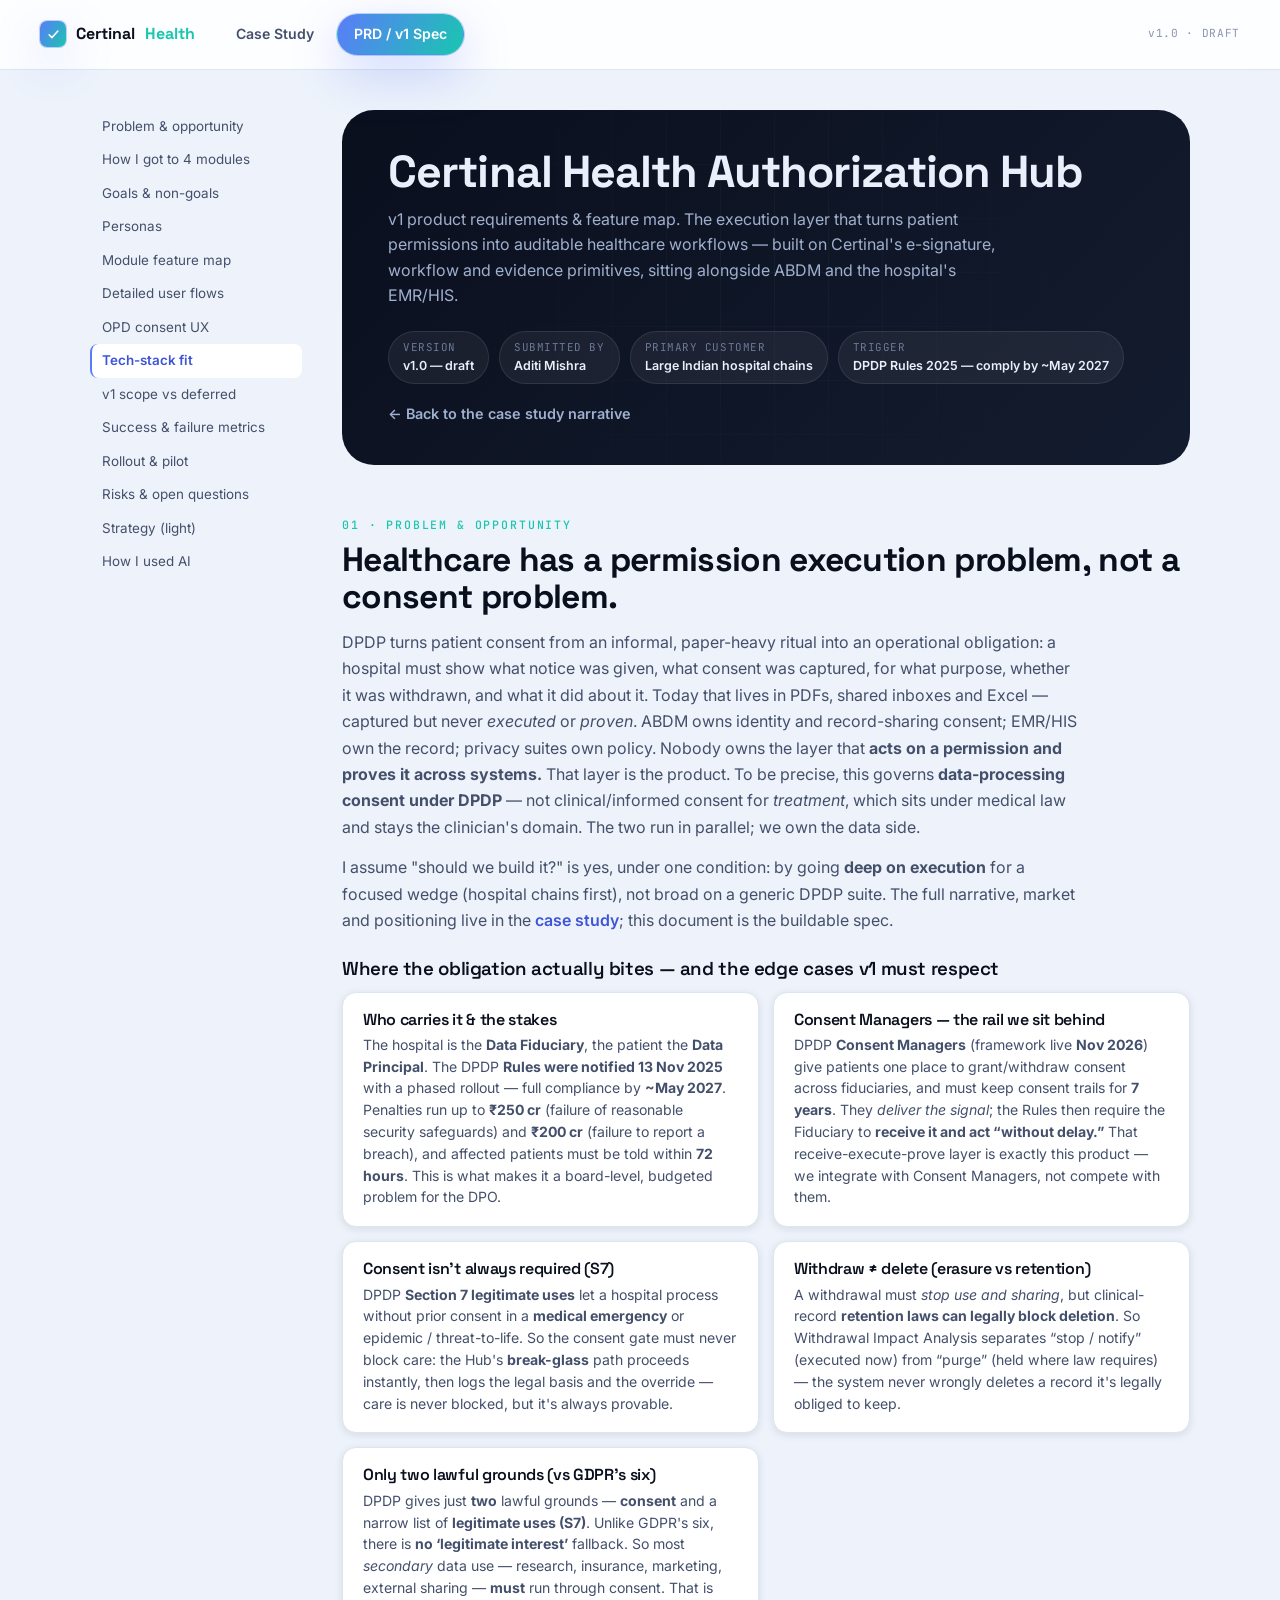
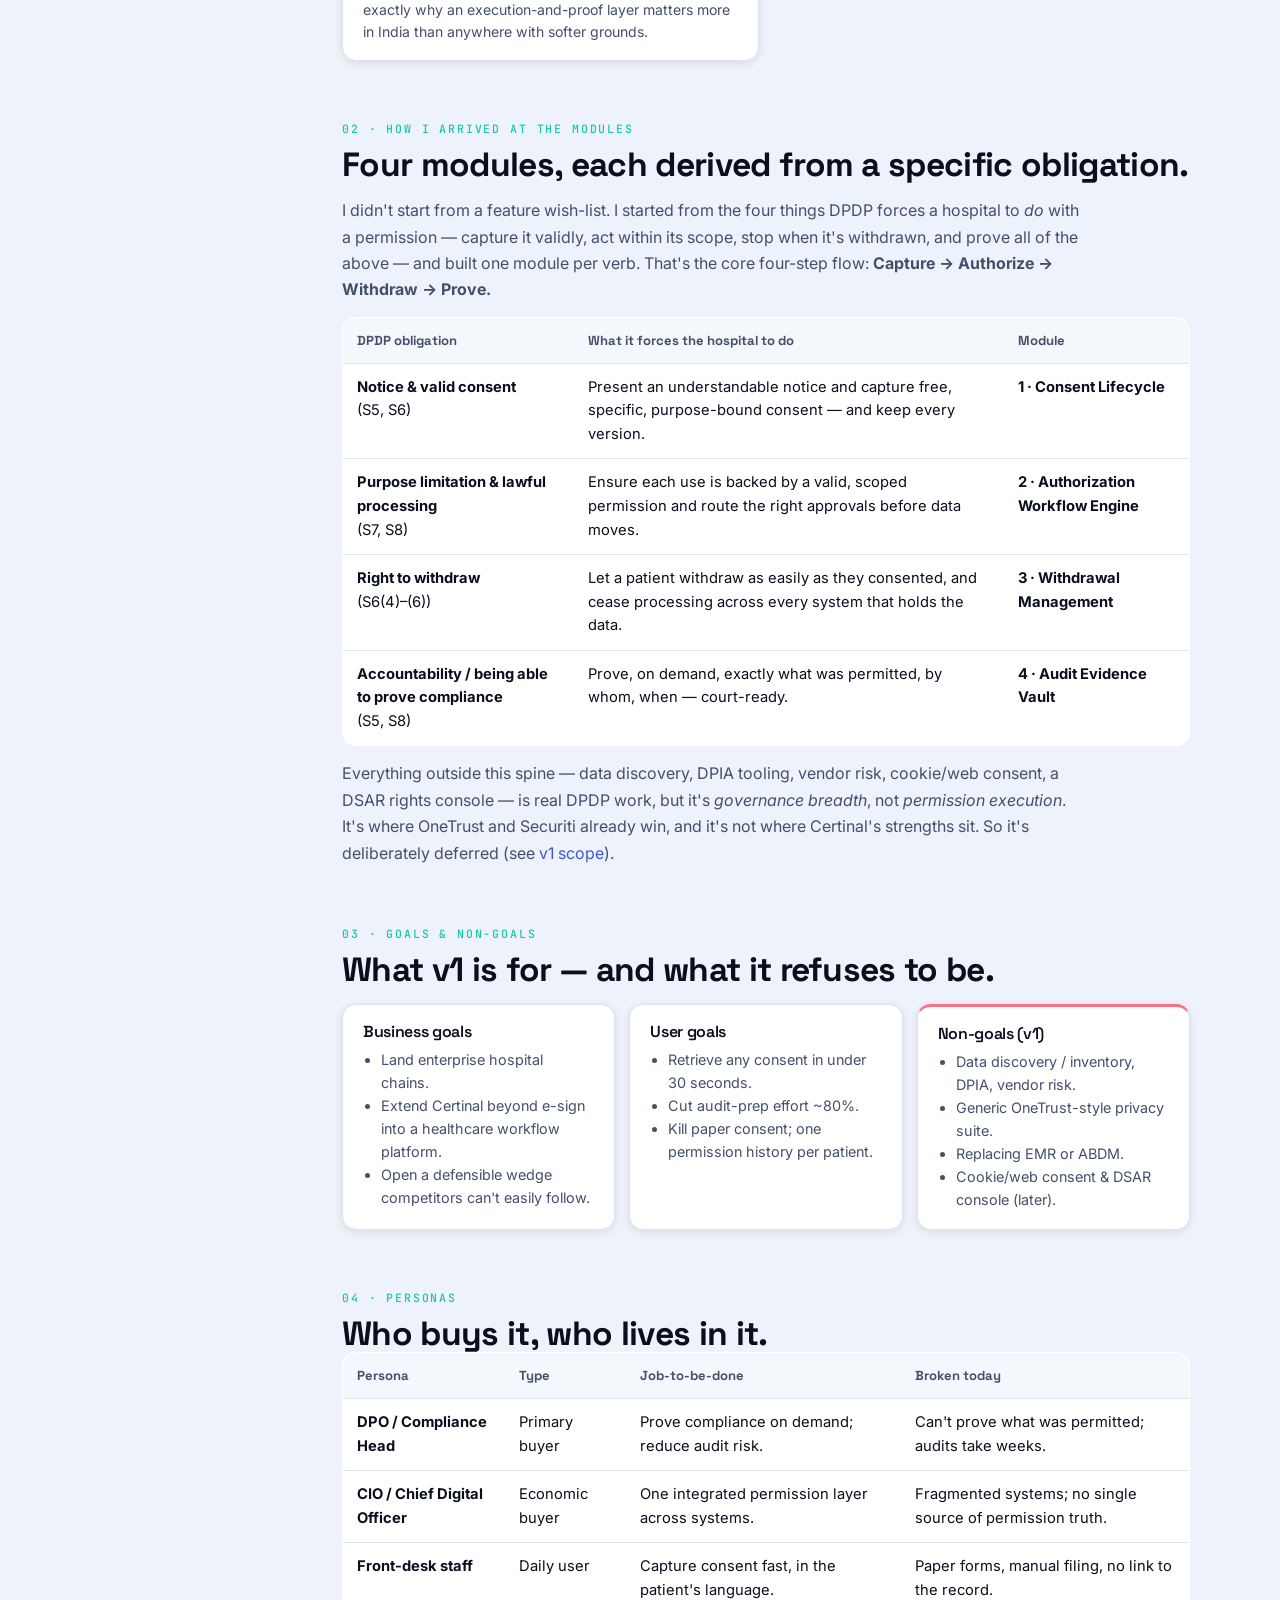
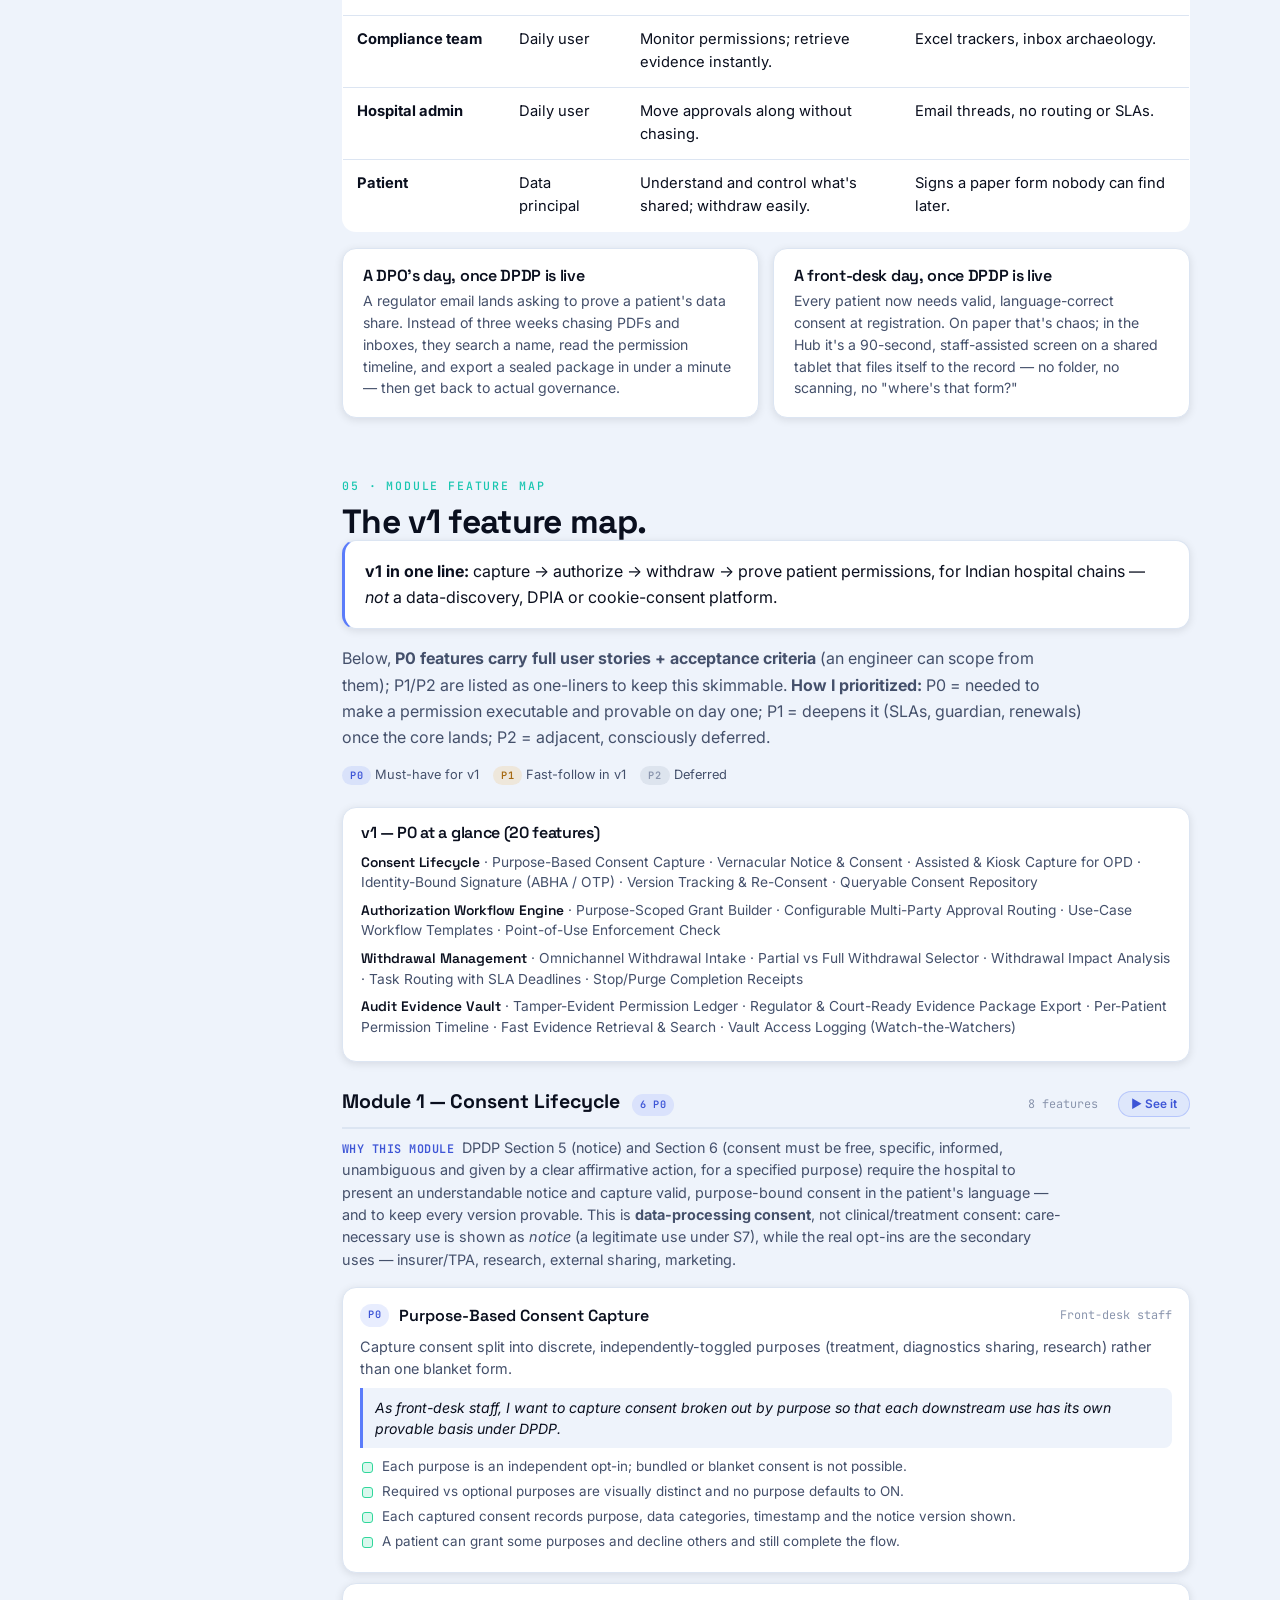
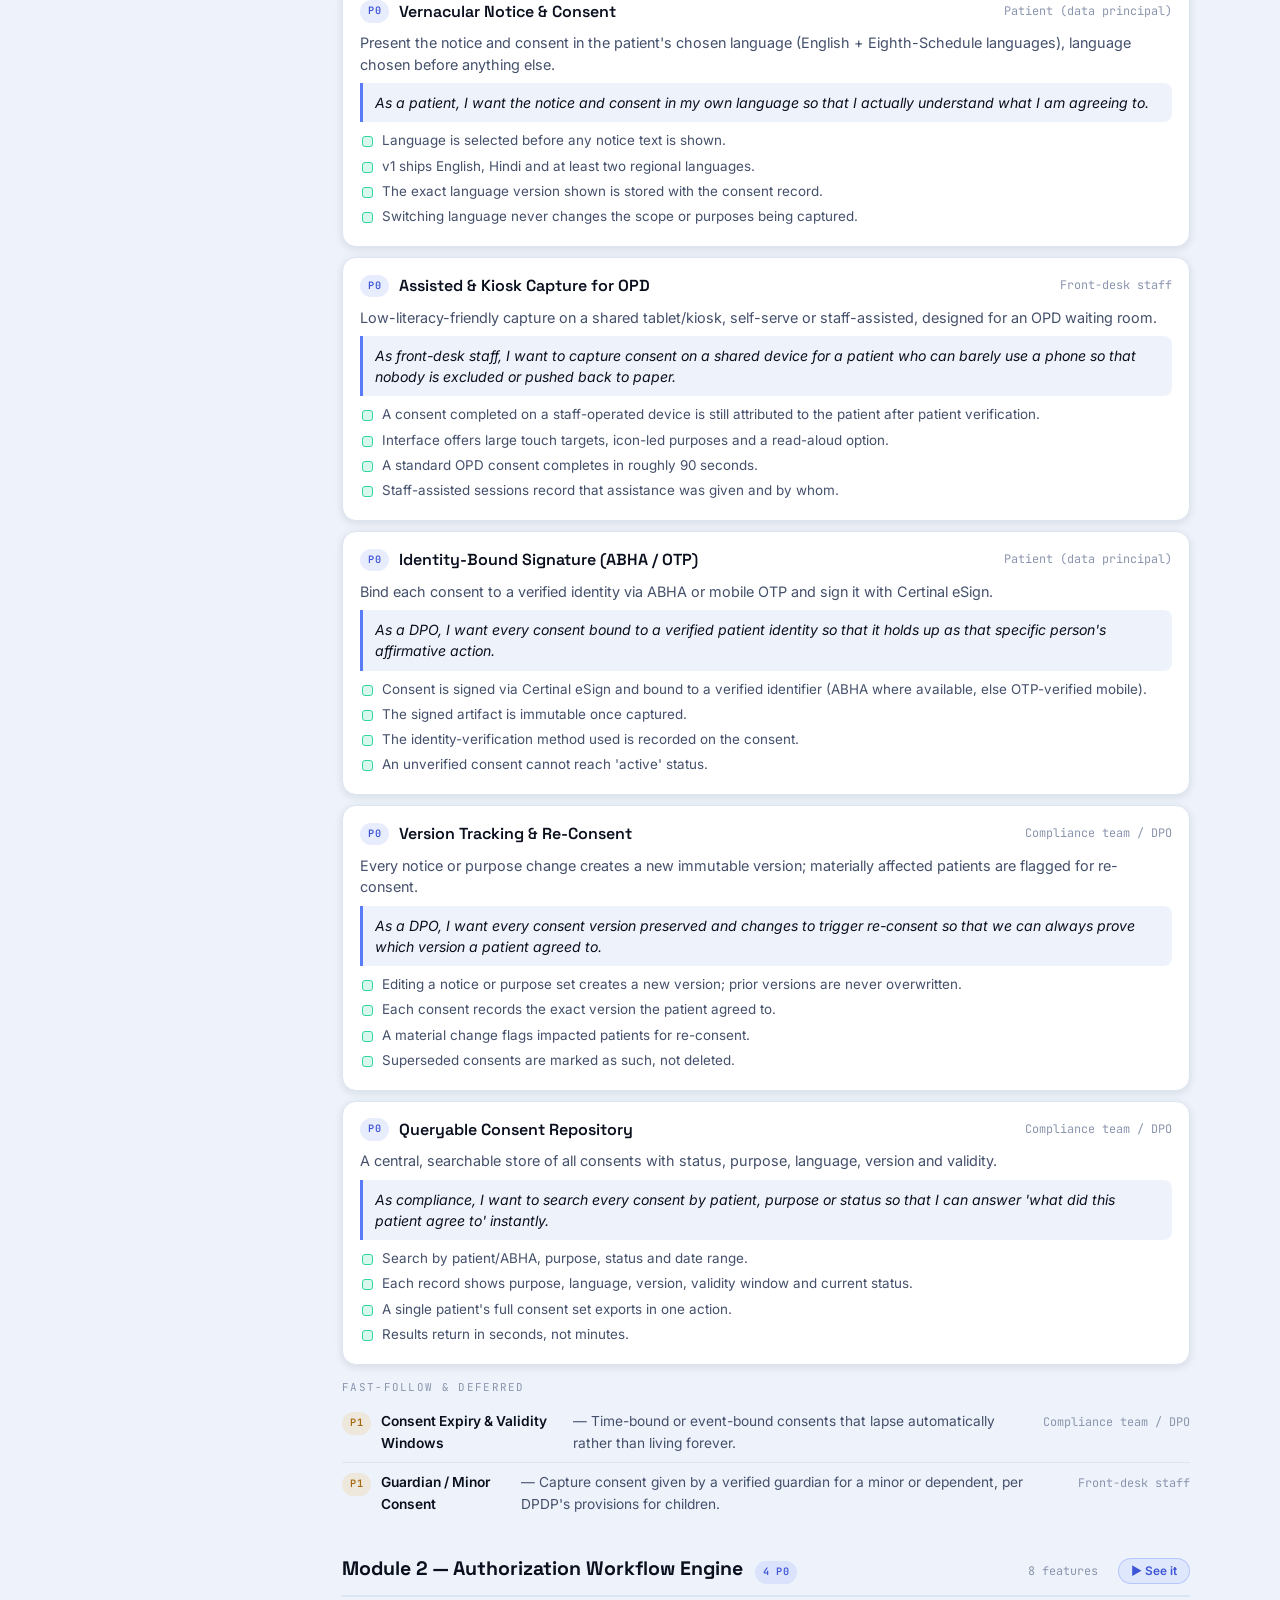
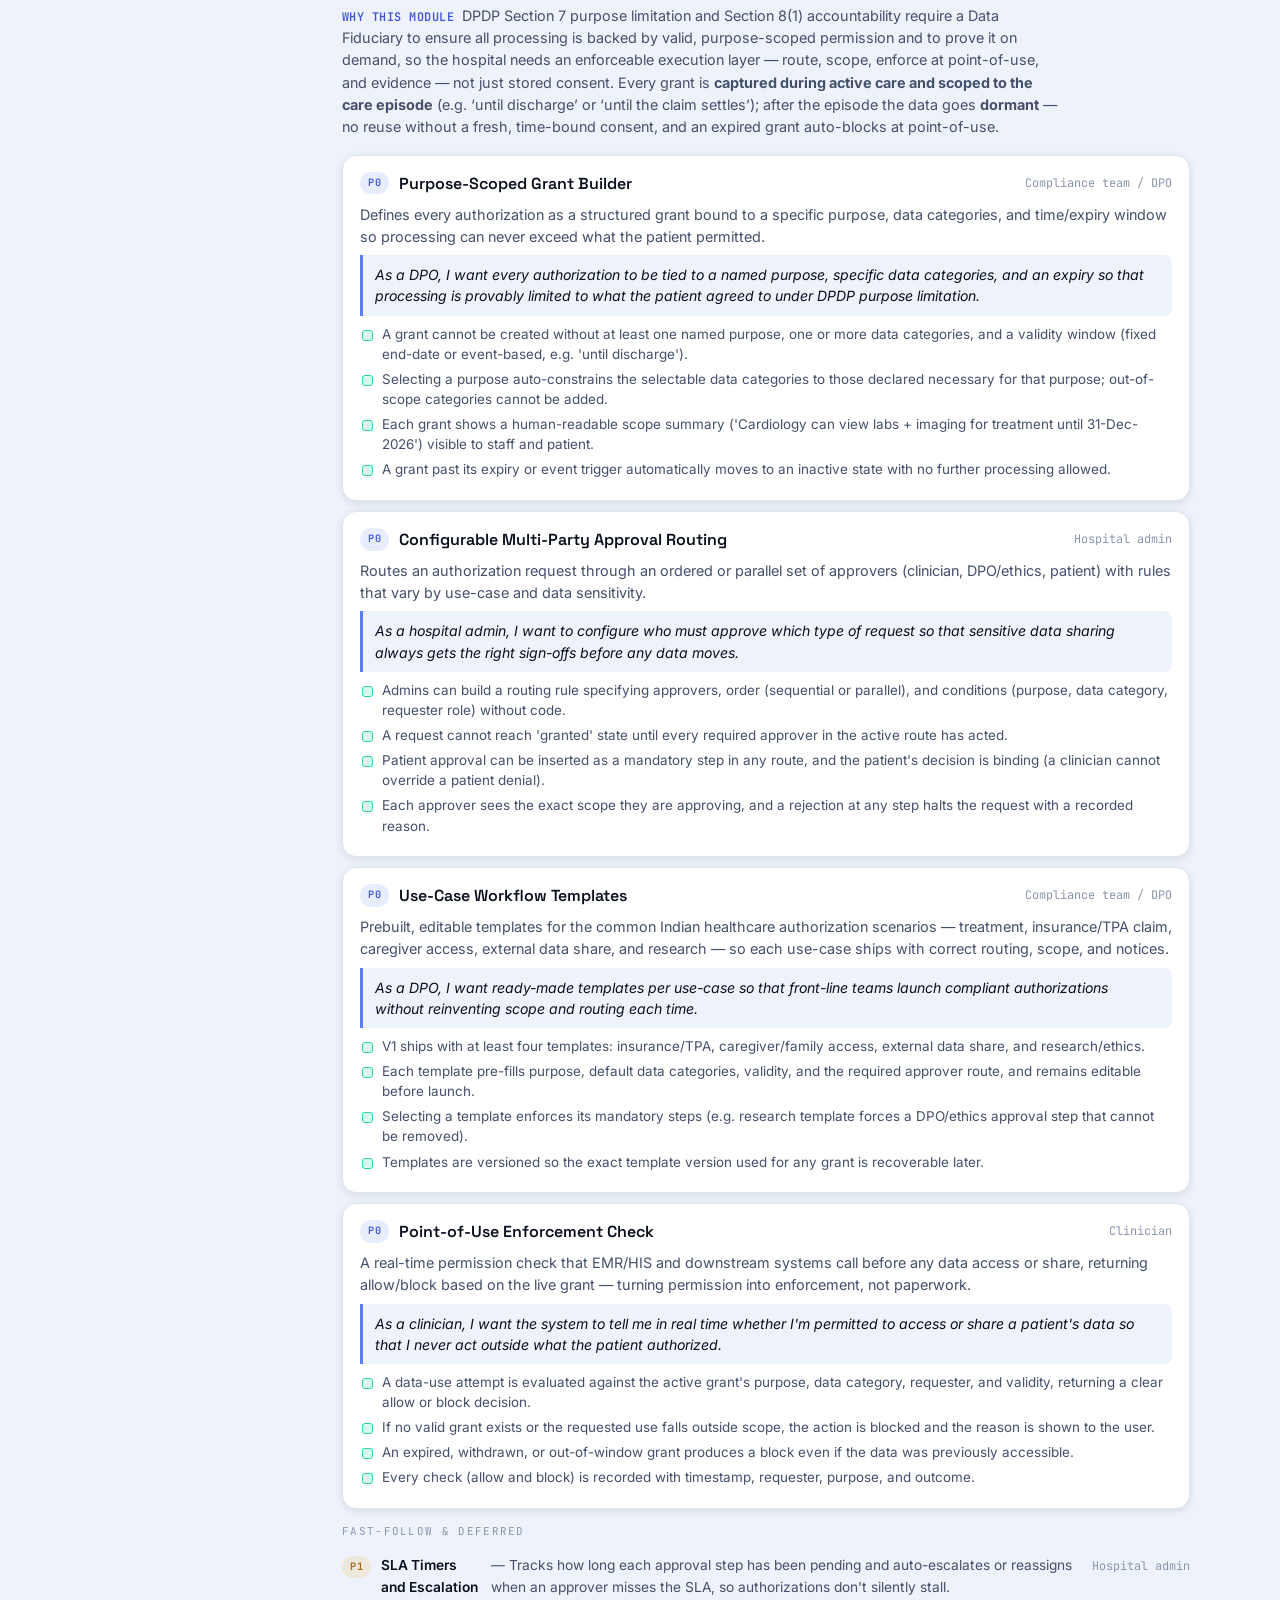
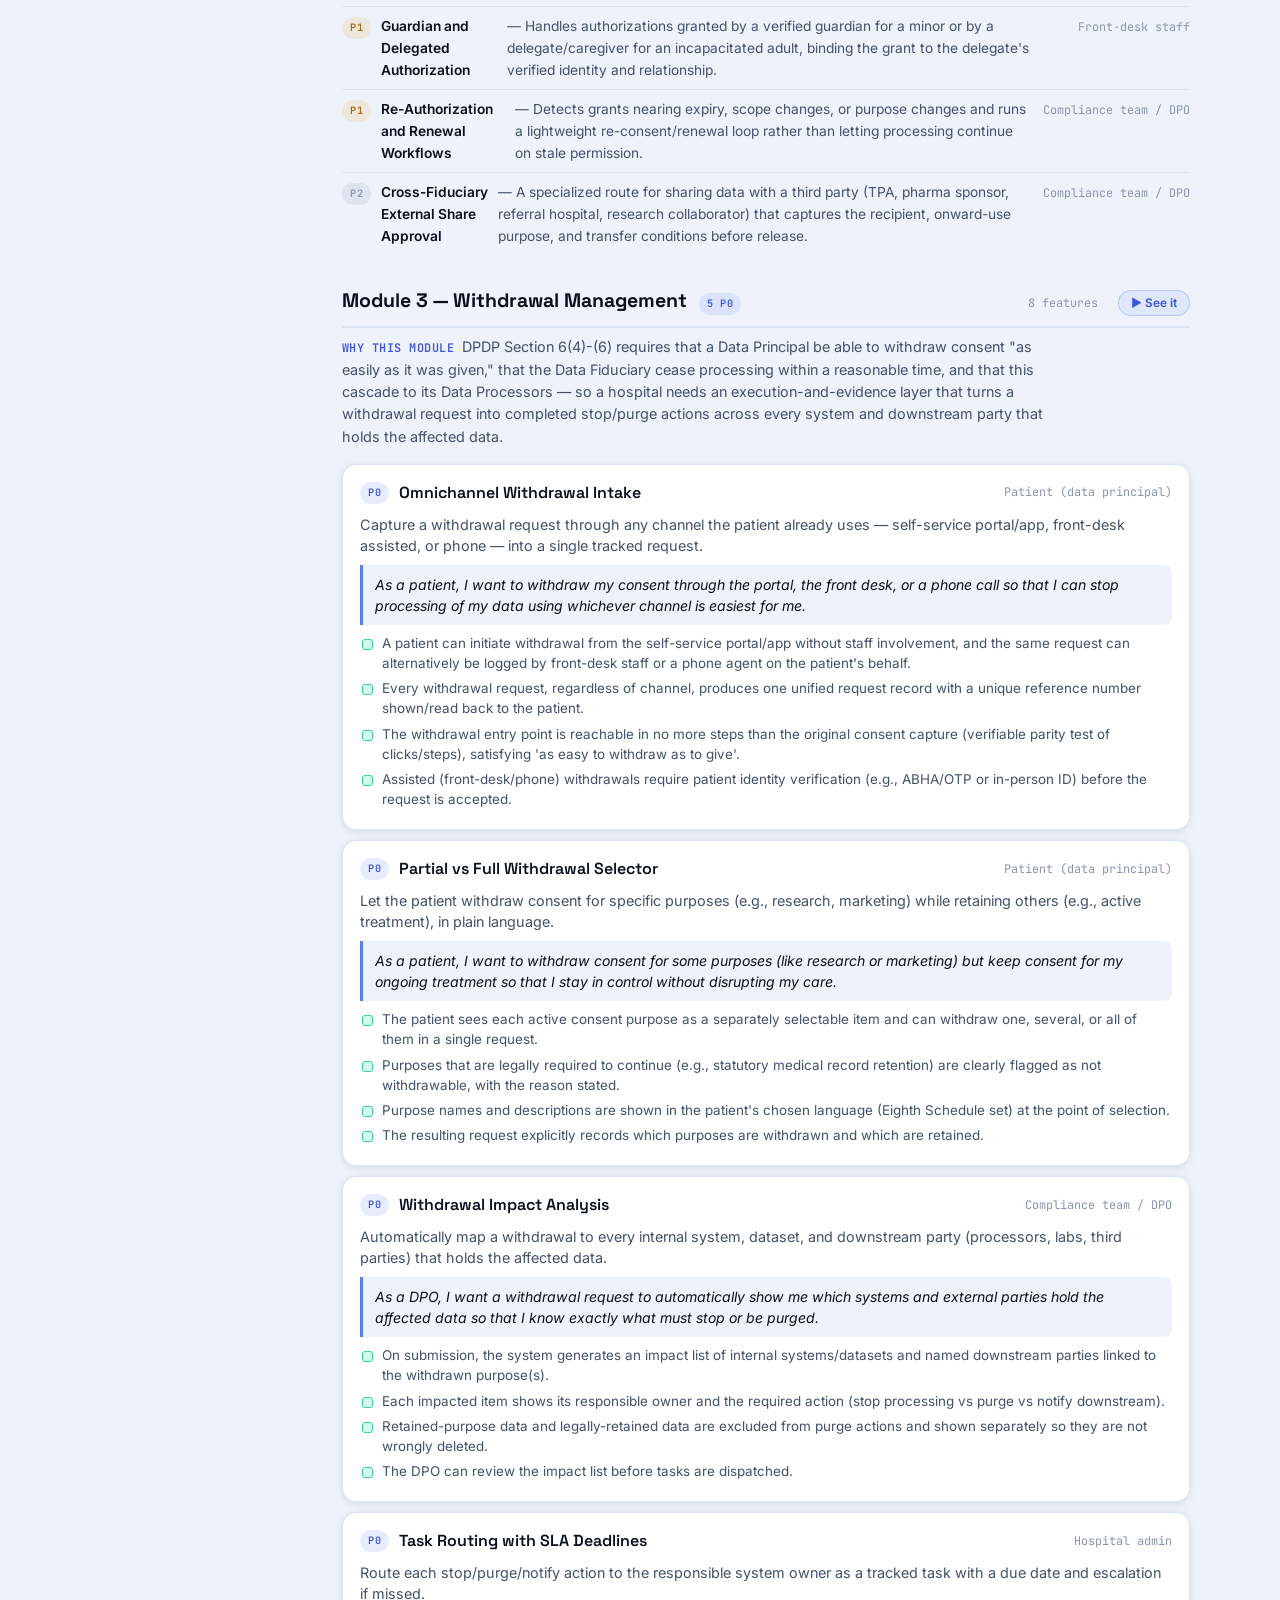
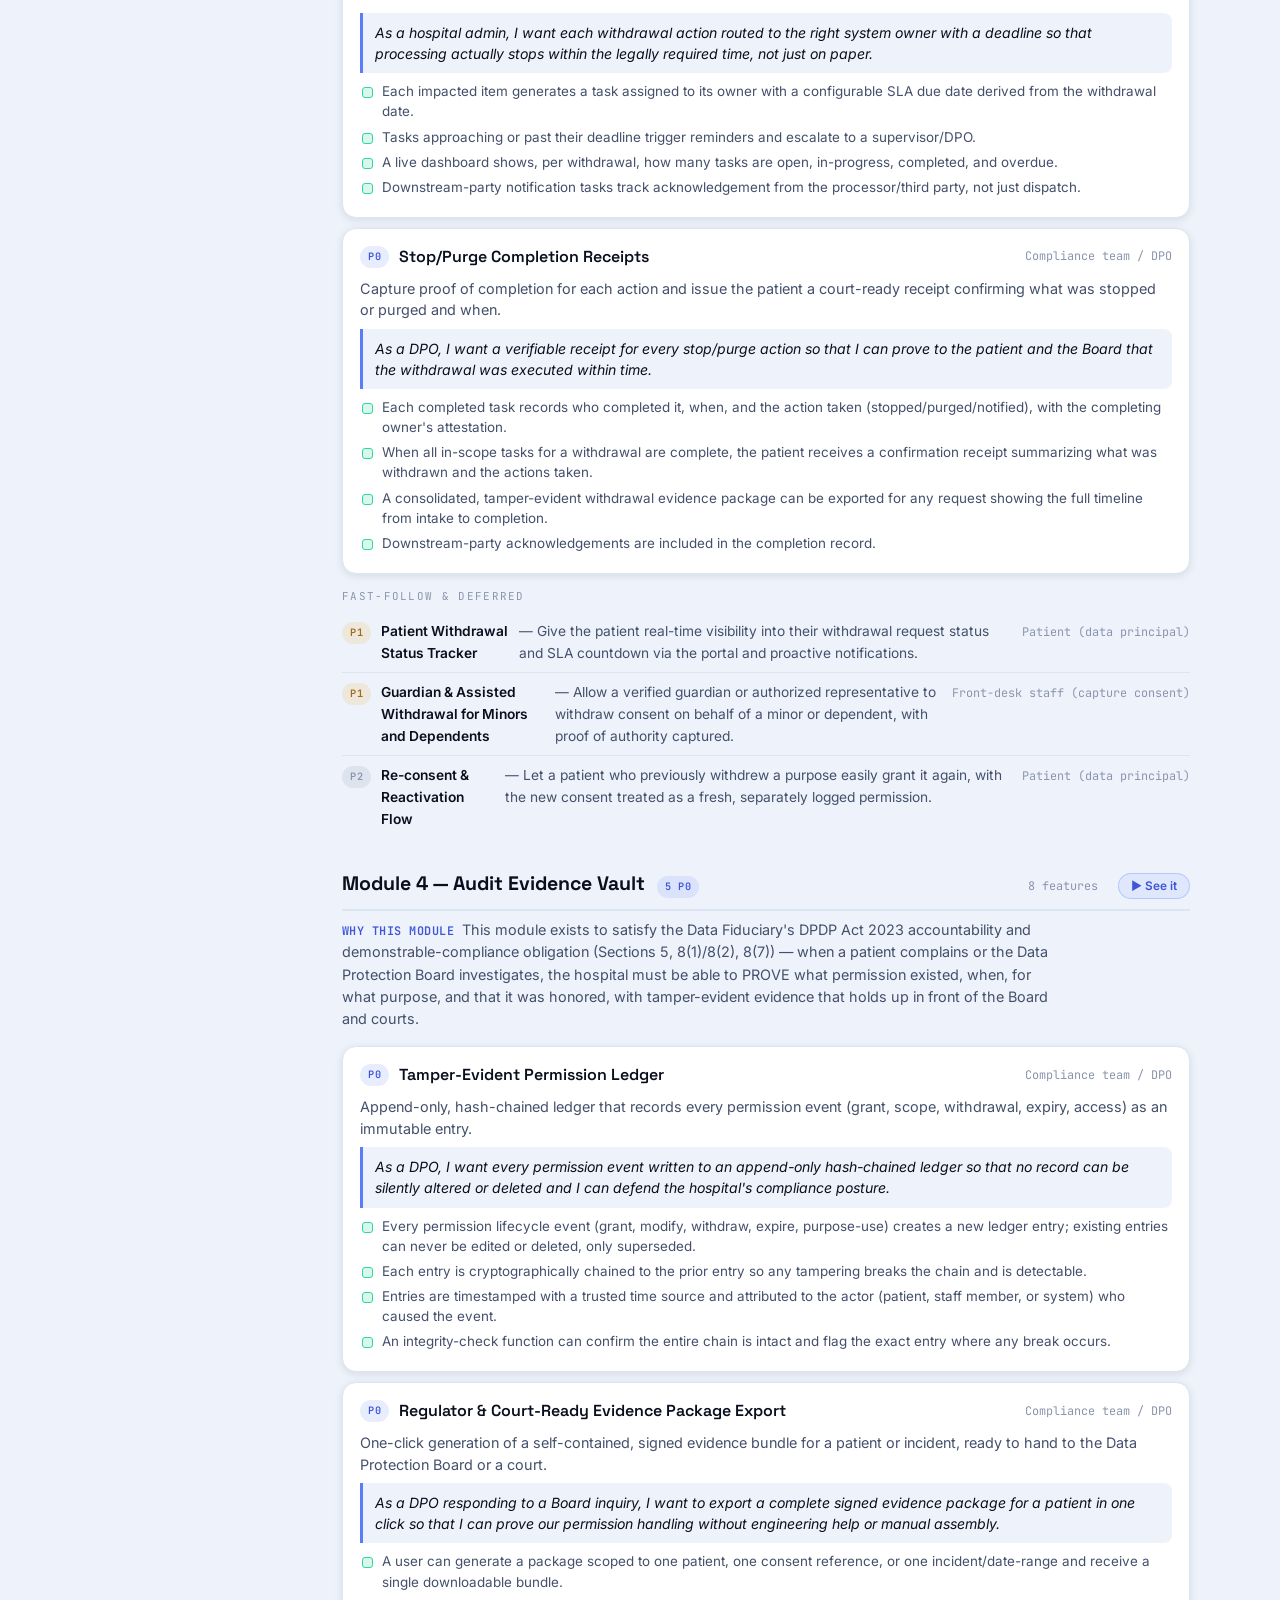
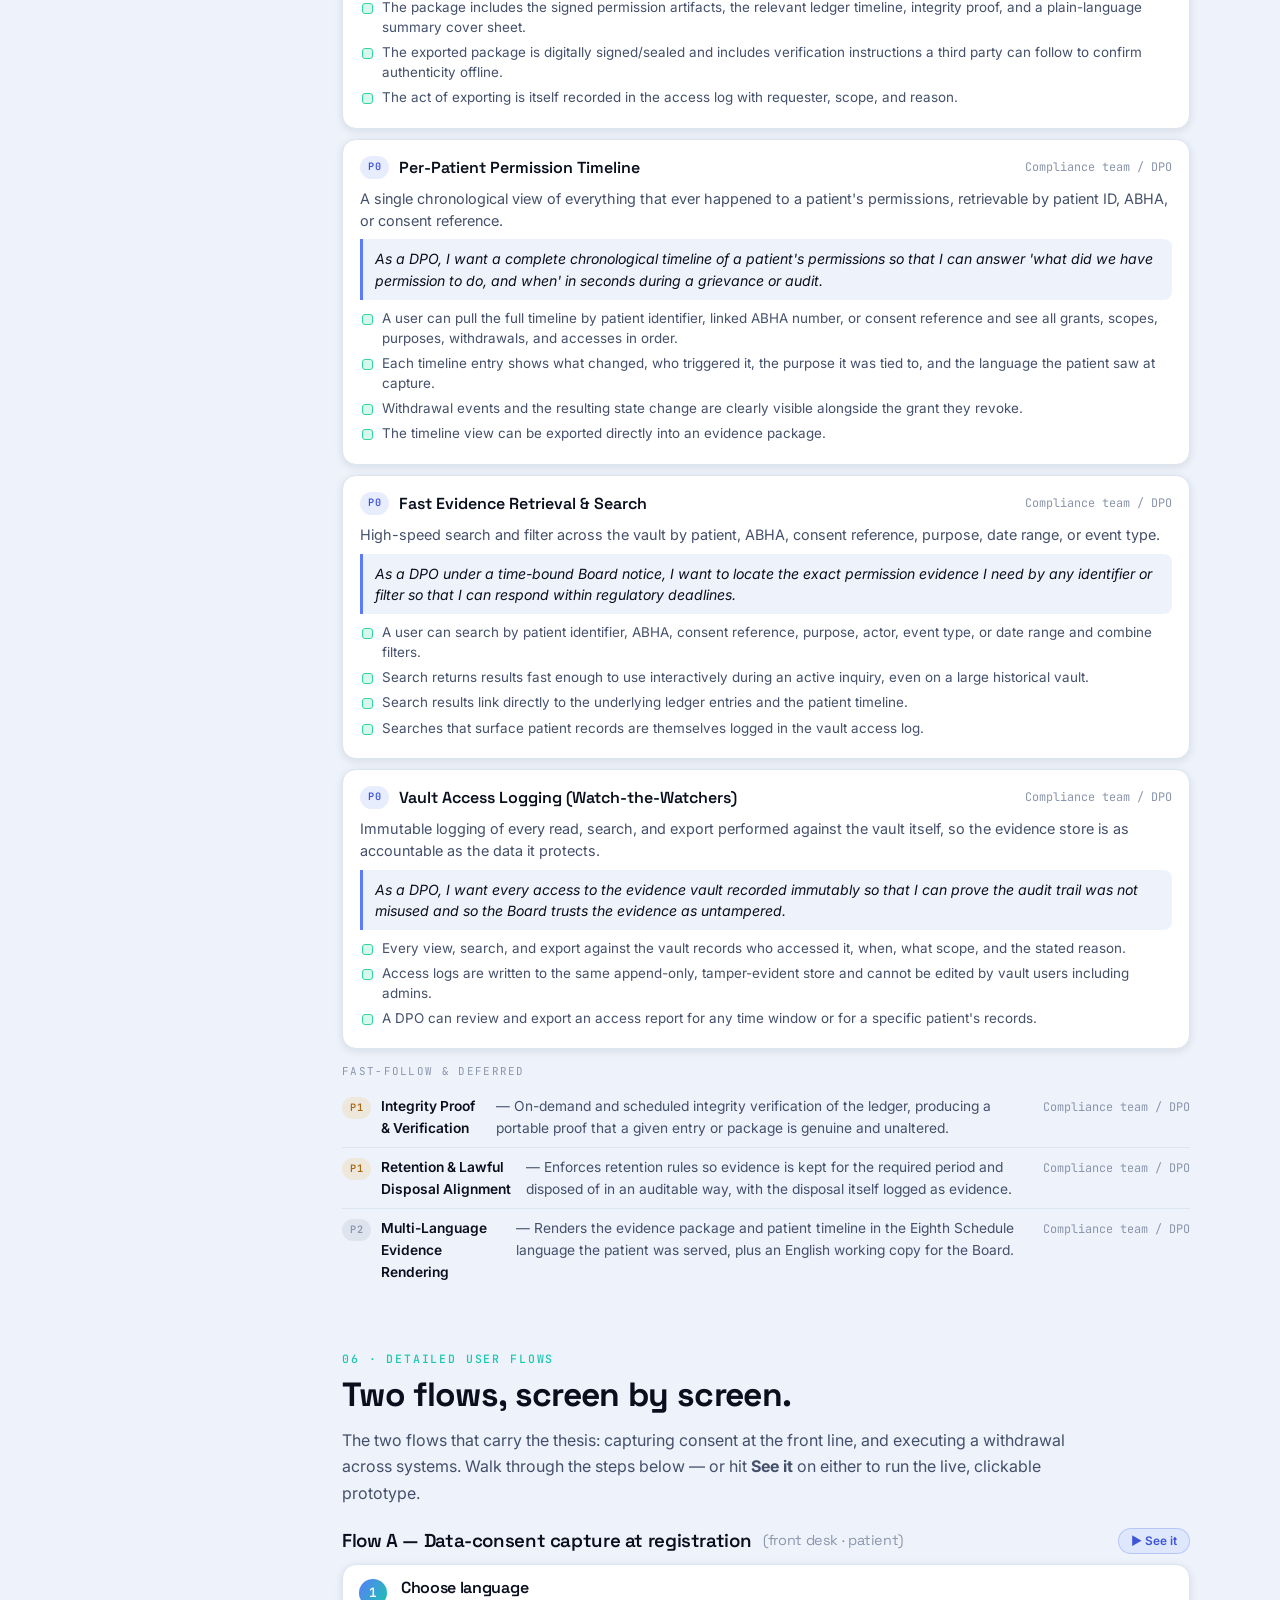
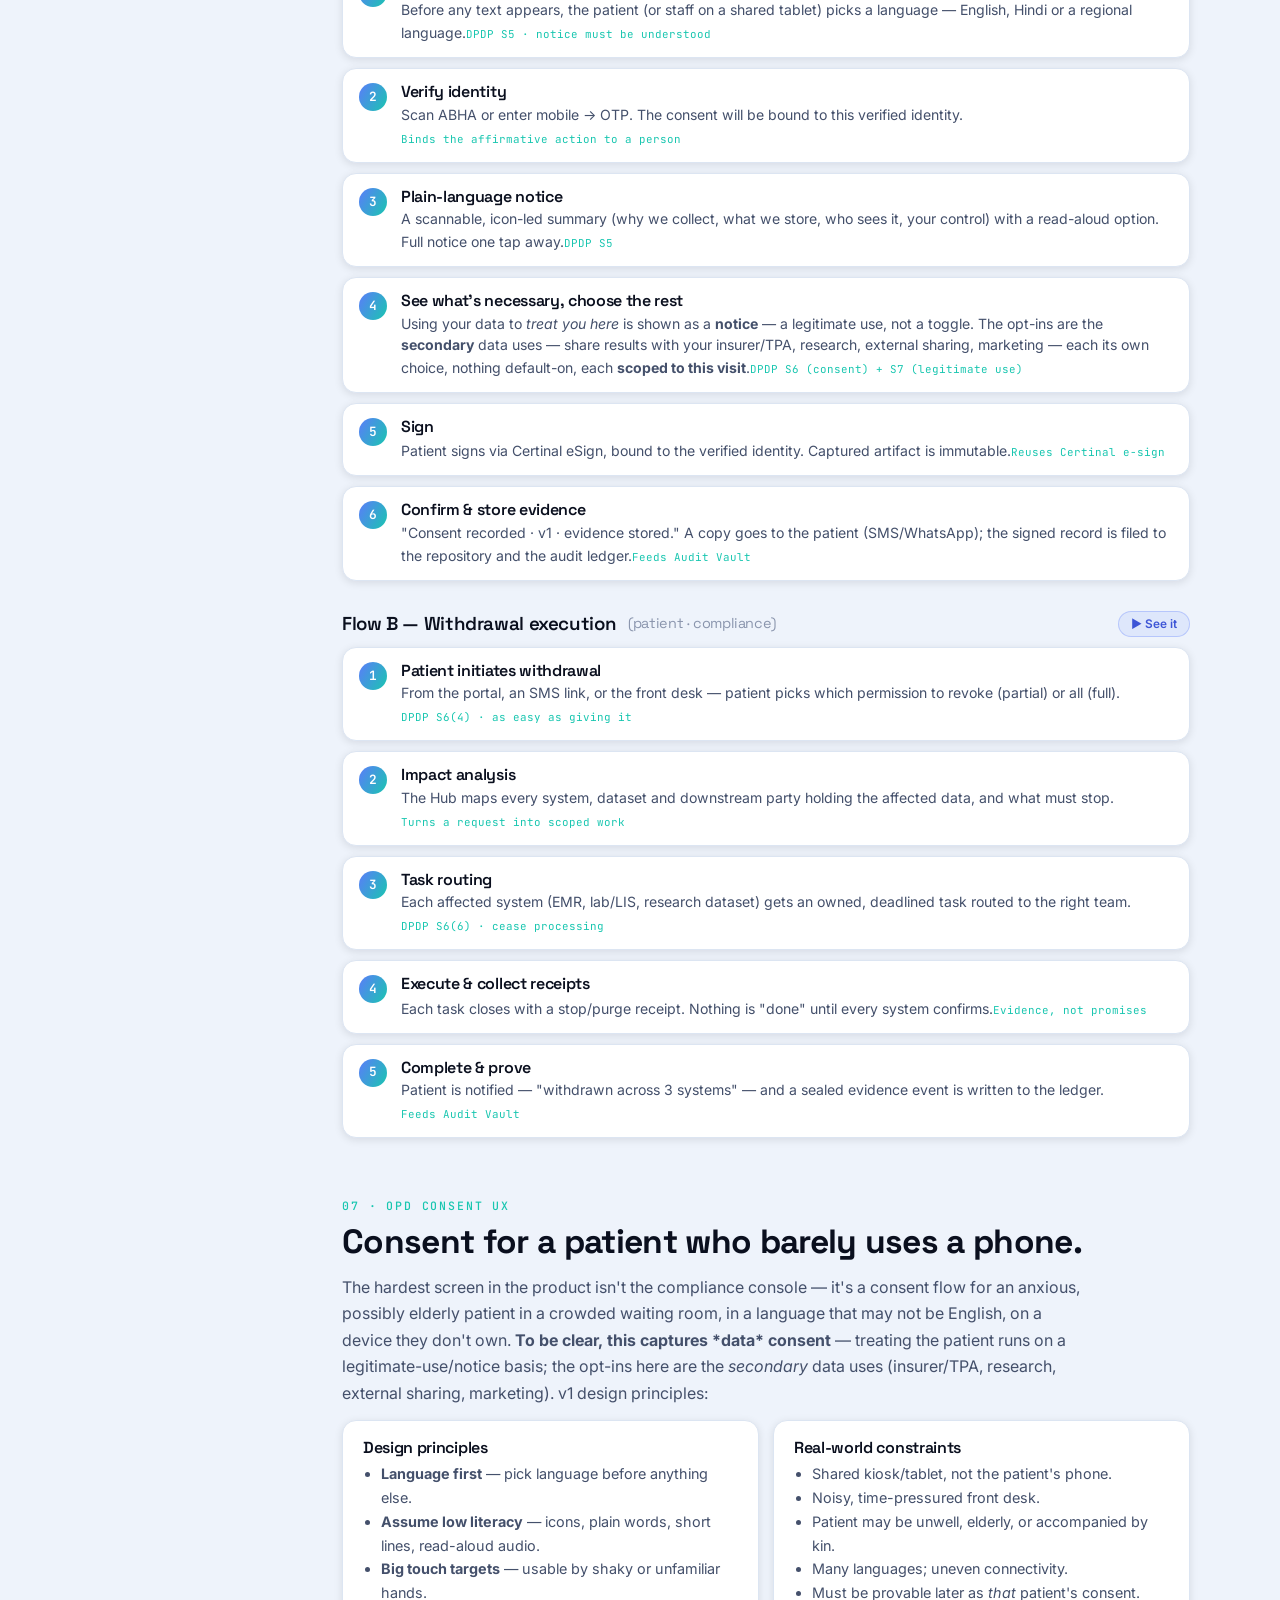
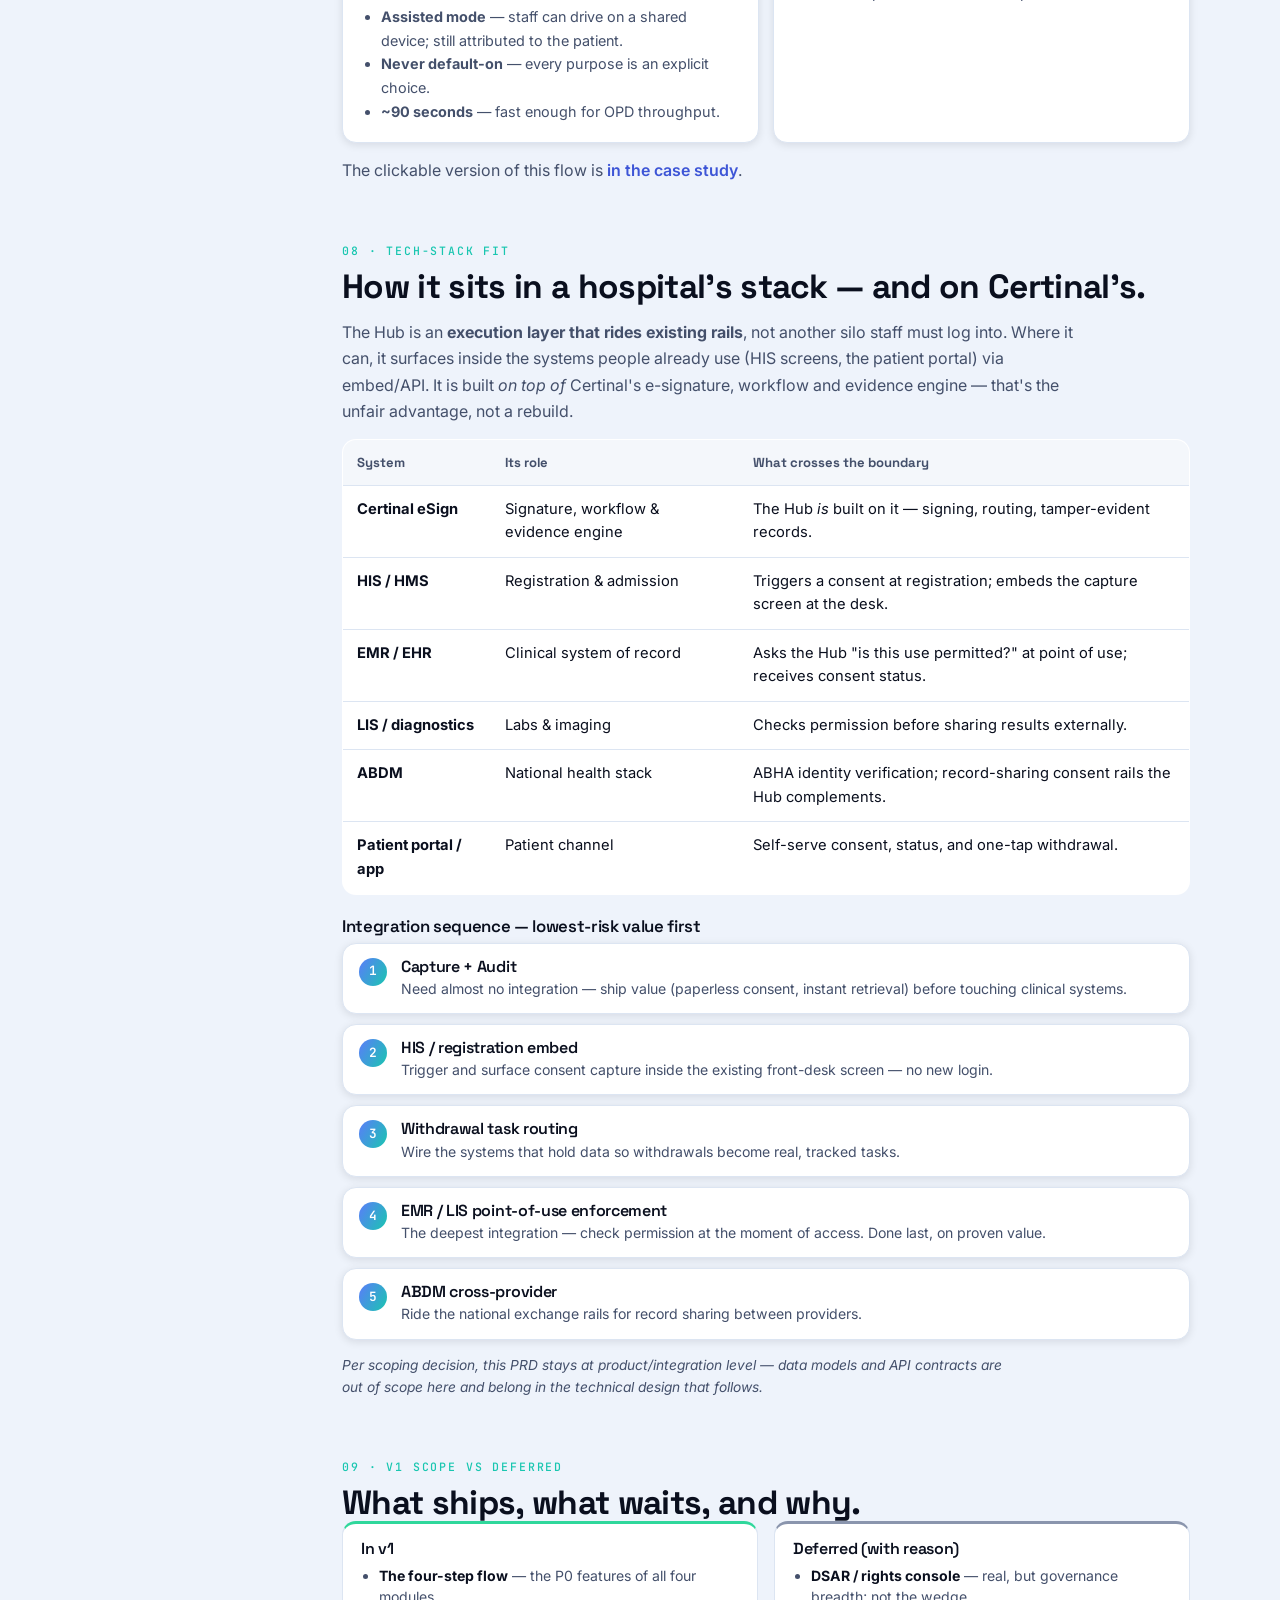
==== commit 22d90da8: "v2 follow-ups: fix s15 prototype, add care-vs-commerce + s16 scoping - Remove the "Consent during ca" ====
--- a/prd.html
+++ b/prd.html
@@ -191,7 +191,6 @@
         <div class="prd-card"><h4 style="margin:0 0 6px;font-family:var(--font-display)">Consent isn&#x27;t always required (S7)</h4><p style="font-size:.88rem;color:var(--ink-soft);line-height:1.55;margin:0;">DPDP <strong>Section 7 legitimate uses</strong> let a hospital process without prior consent in a <strong>medical emergency</strong> or epidemic / threat-to-life. So the consent gate must never block care: the Hub&#x27;s <strong>break-glass</strong> path proceeds instantly, then logs the legal basis and the override — care is never blocked, but it&#x27;s always provable.</p></div>
         <div class="prd-card"><h4 style="margin:0 0 6px;font-family:var(--font-display)">Withdraw &ne; delete (erasure vs retention)</h4><p style="font-size:.88rem;color:var(--ink-soft);line-height:1.55;margin:0;">A withdrawal must <em>stop use and sharing</em>, but clinical-record <strong>retention laws can legally block deletion</strong>. So Withdrawal Impact Analysis separates &ldquo;stop / notify&rdquo; (executed now) from &ldquo;purge&rdquo; (held where law requires) — the system never wrongly deletes a record it&#x27;s legally obliged to keep.</p></div>
         <div class="prd-card"><h4 style="margin:0 0 6px;font-family:var(--font-display)">Only two lawful grounds (vs GDPR&#x27;s six)</h4><p style="font-size:.88rem;color:var(--ink-soft);line-height:1.55;margin:0;">DPDP gives just <strong>two</strong> lawful grounds — <strong>consent</strong> and a narrow list of <strong>legitimate uses (S7)</strong>. Unlike GDPR&#x27;s six, there is <strong>no &lsquo;legitimate interest&rsquo;</strong> fallback. So most <em>secondary</em> data use — research, insurance, marketing, external sharing — <strong>must</strong> run through consent. That is exactly why an execution-and-proof layer matters more in India than anywhere with softer grounds.</p></div>
-        <div class="prd-card"><h4 style="margin:0 0 6px;font-family:var(--font-display)">Consent during care, dormant after</h4><p style="font-size:.88rem;color:var(--ink-soft);line-height:1.55;margin:0;">Permission is captured <strong>while the patient is in active care</strong>, and each grant is <strong>scoped to the care episode</strong> (e.g. &lsquo;until discharge&rsquo; or &lsquo;until the claim settles&rsquo;). After the episode the data goes <strong>dormant</strong> — no reuse without a fresh, explicit, time-bound consent. Nobody wants their data touched after treatment, so the default is off.</p></div>
       </div>
     </section>
 
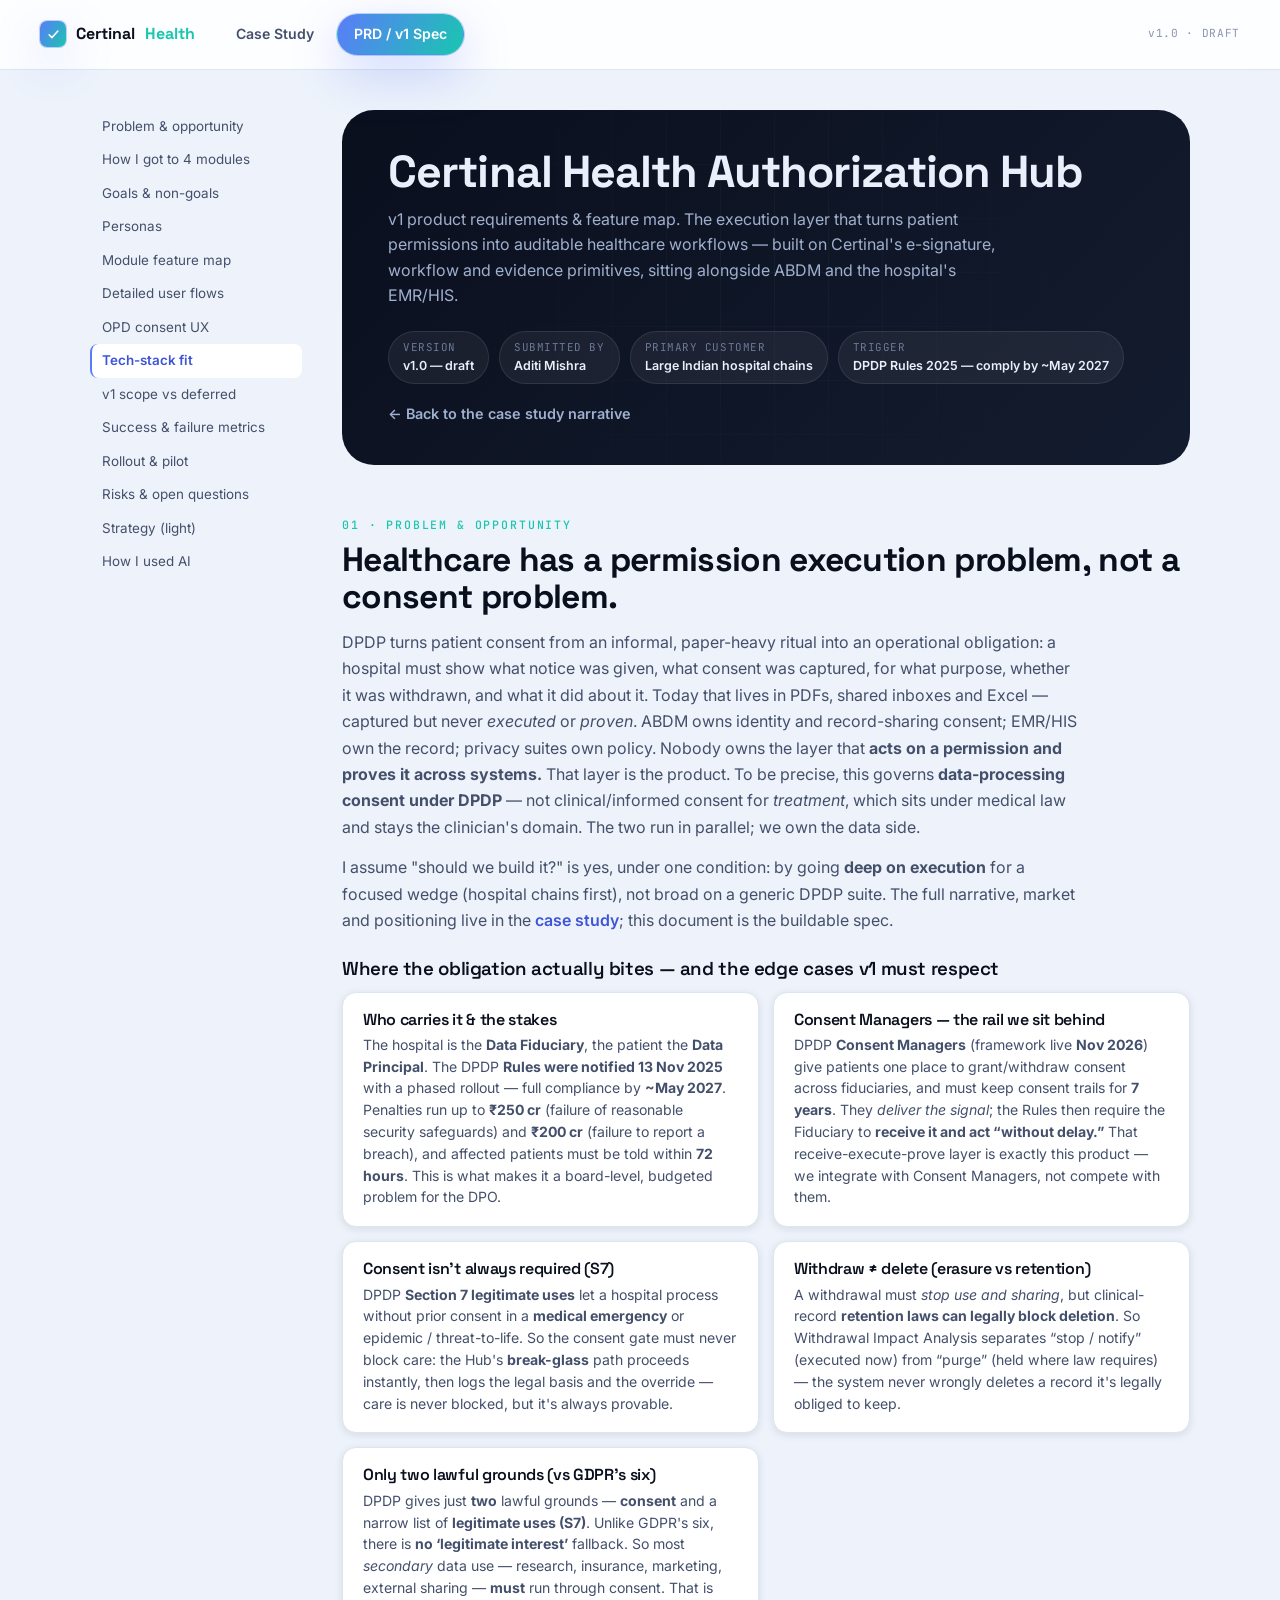
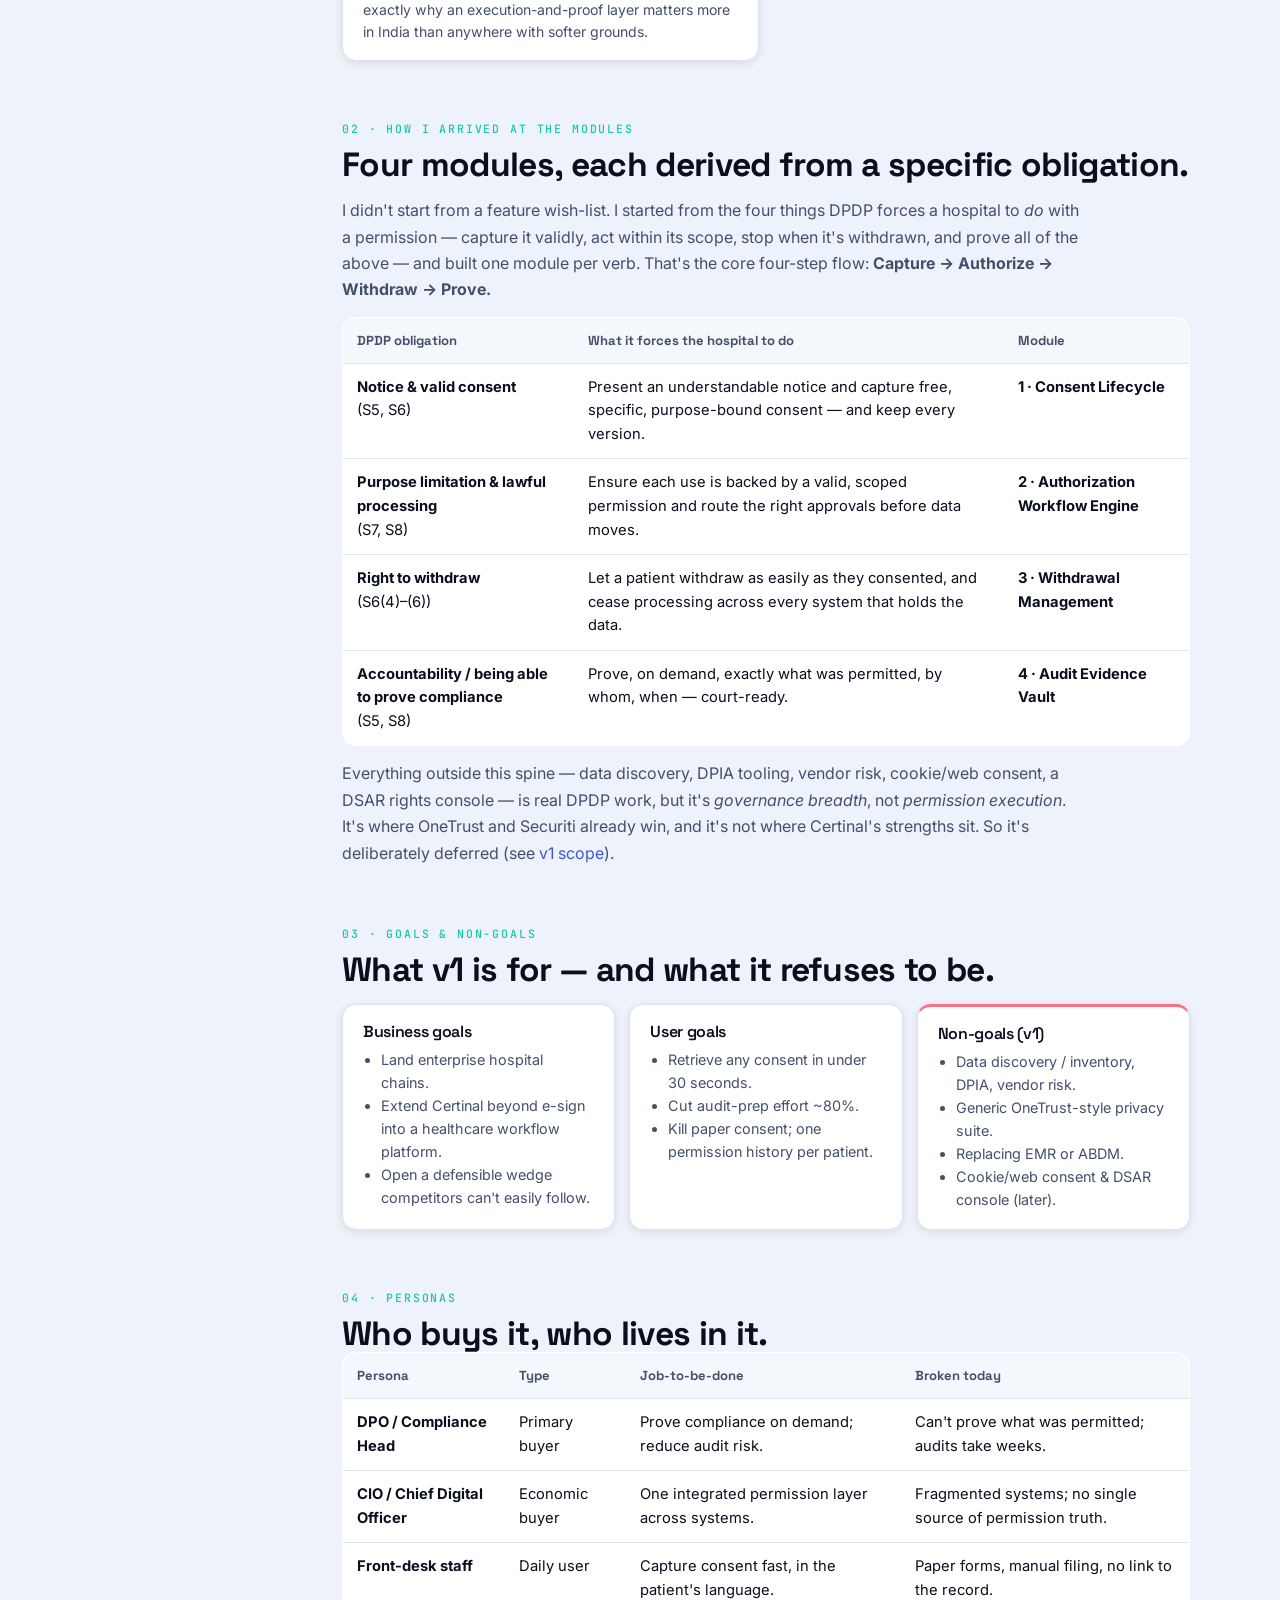
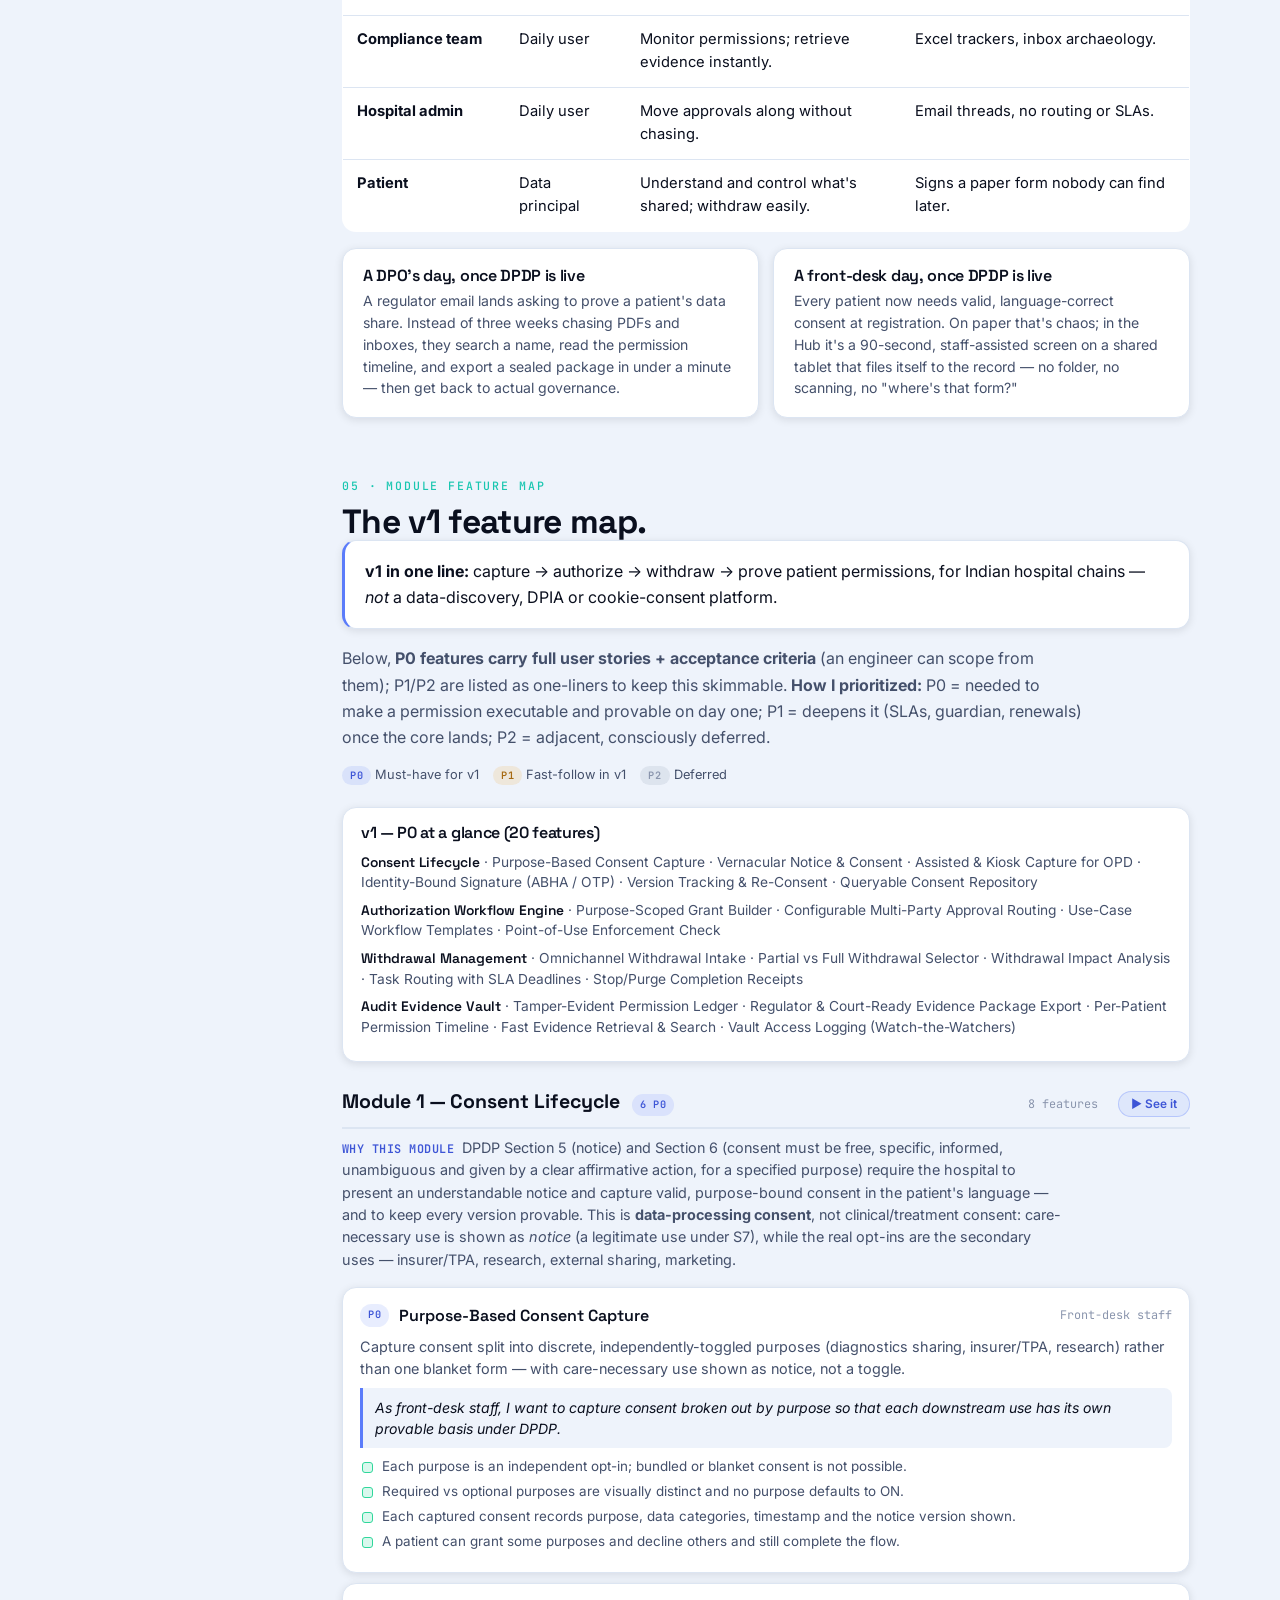
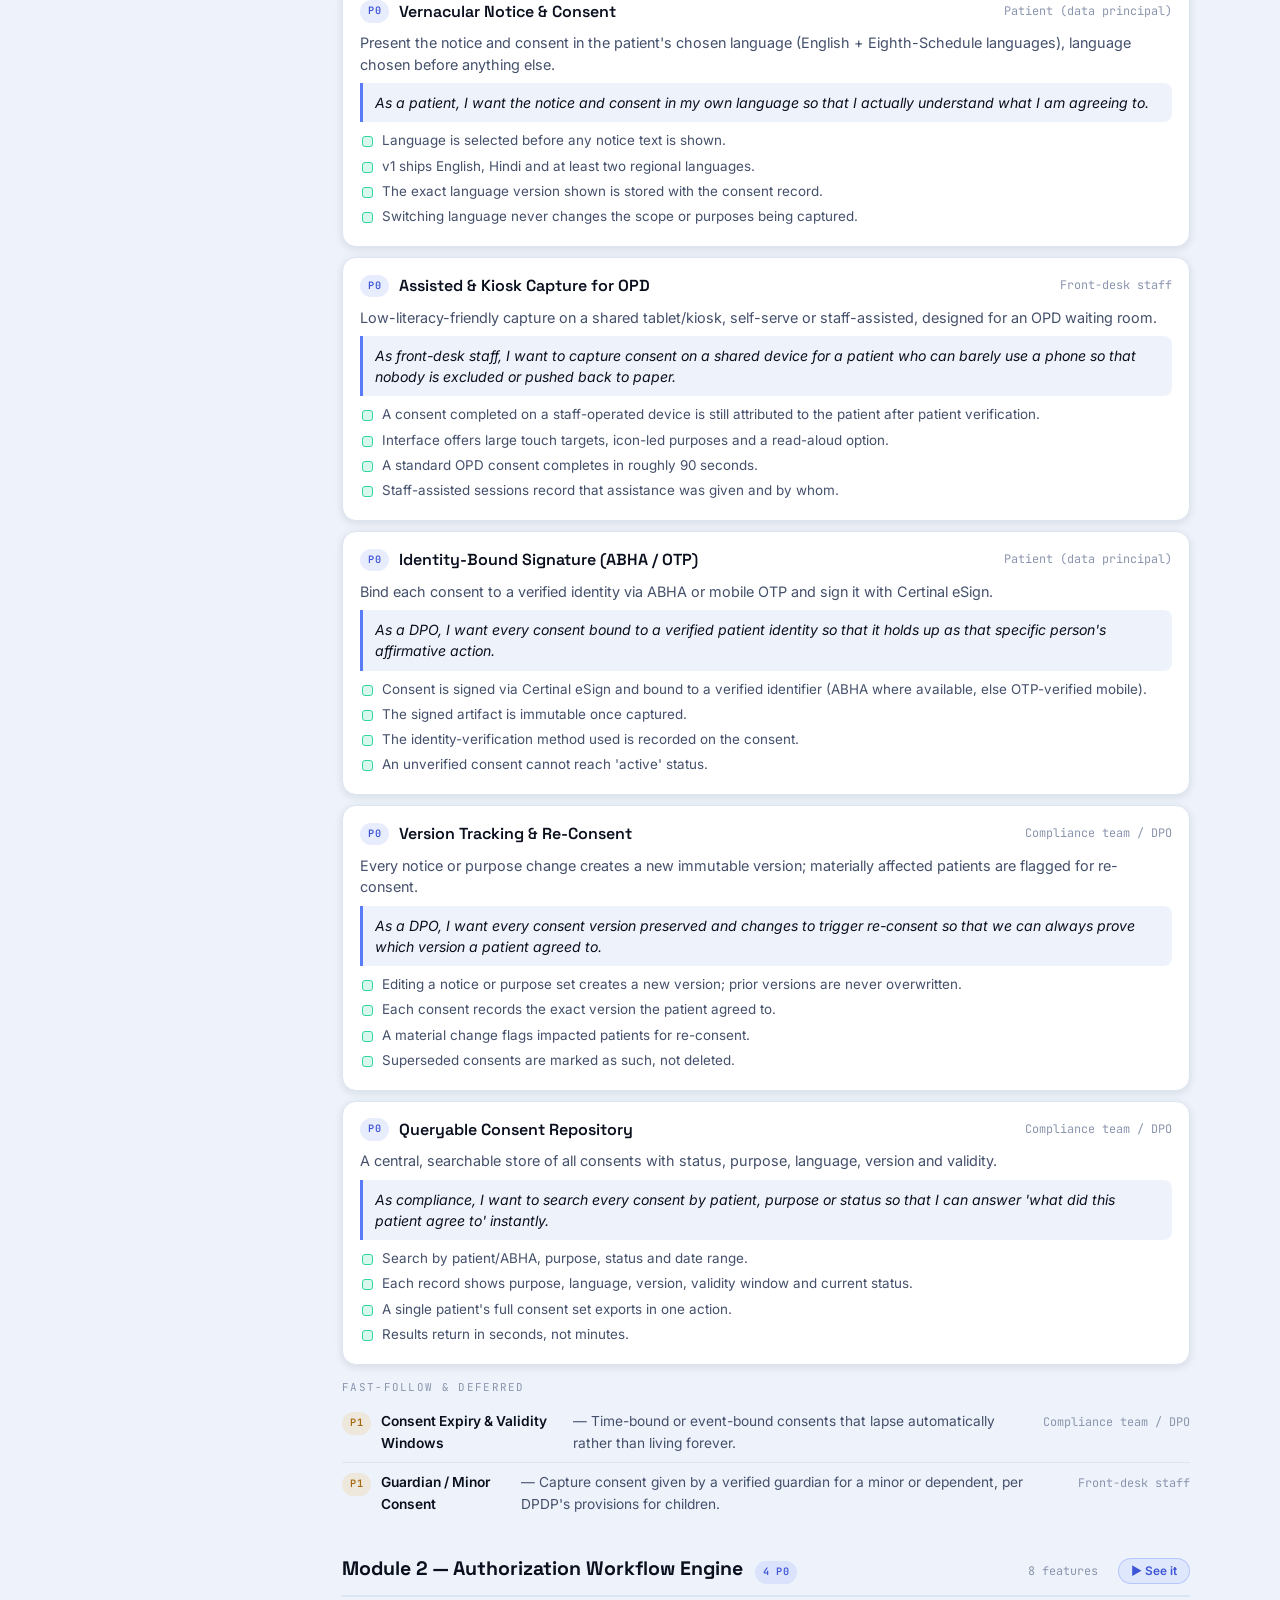
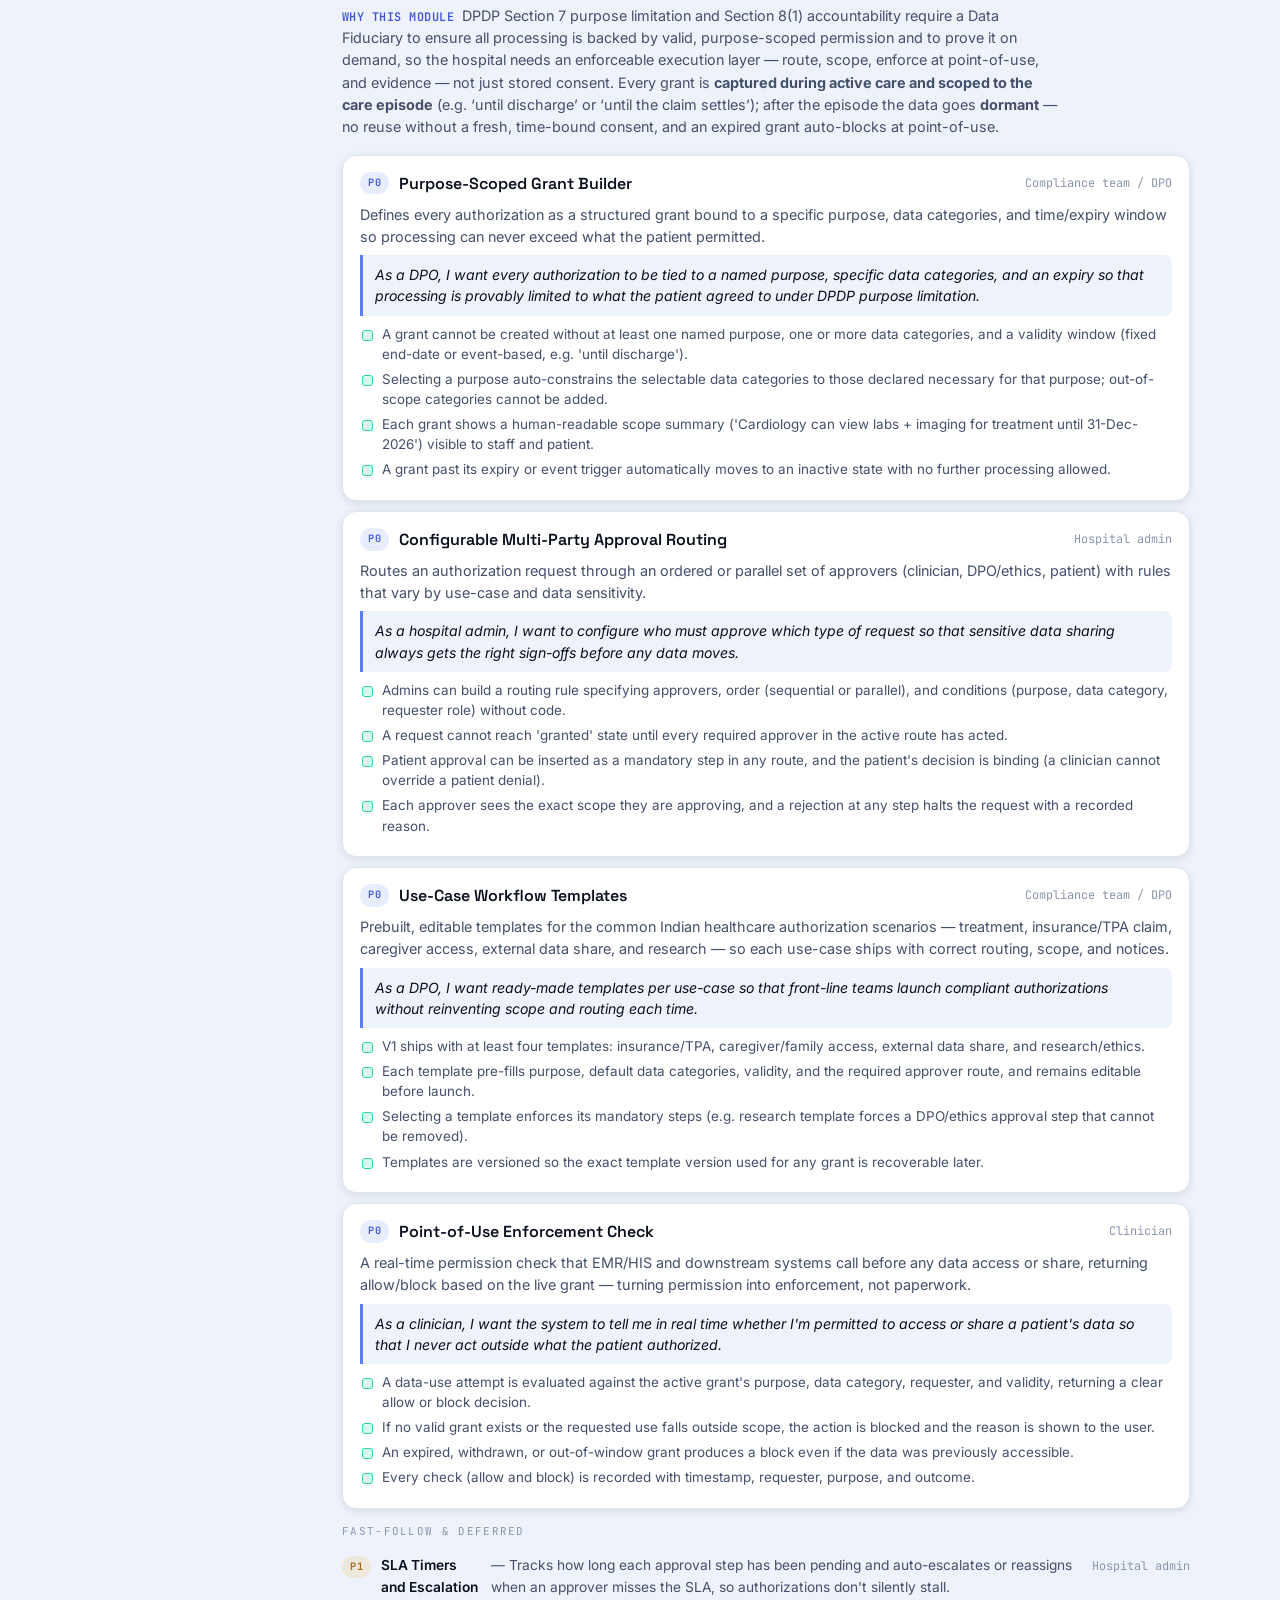
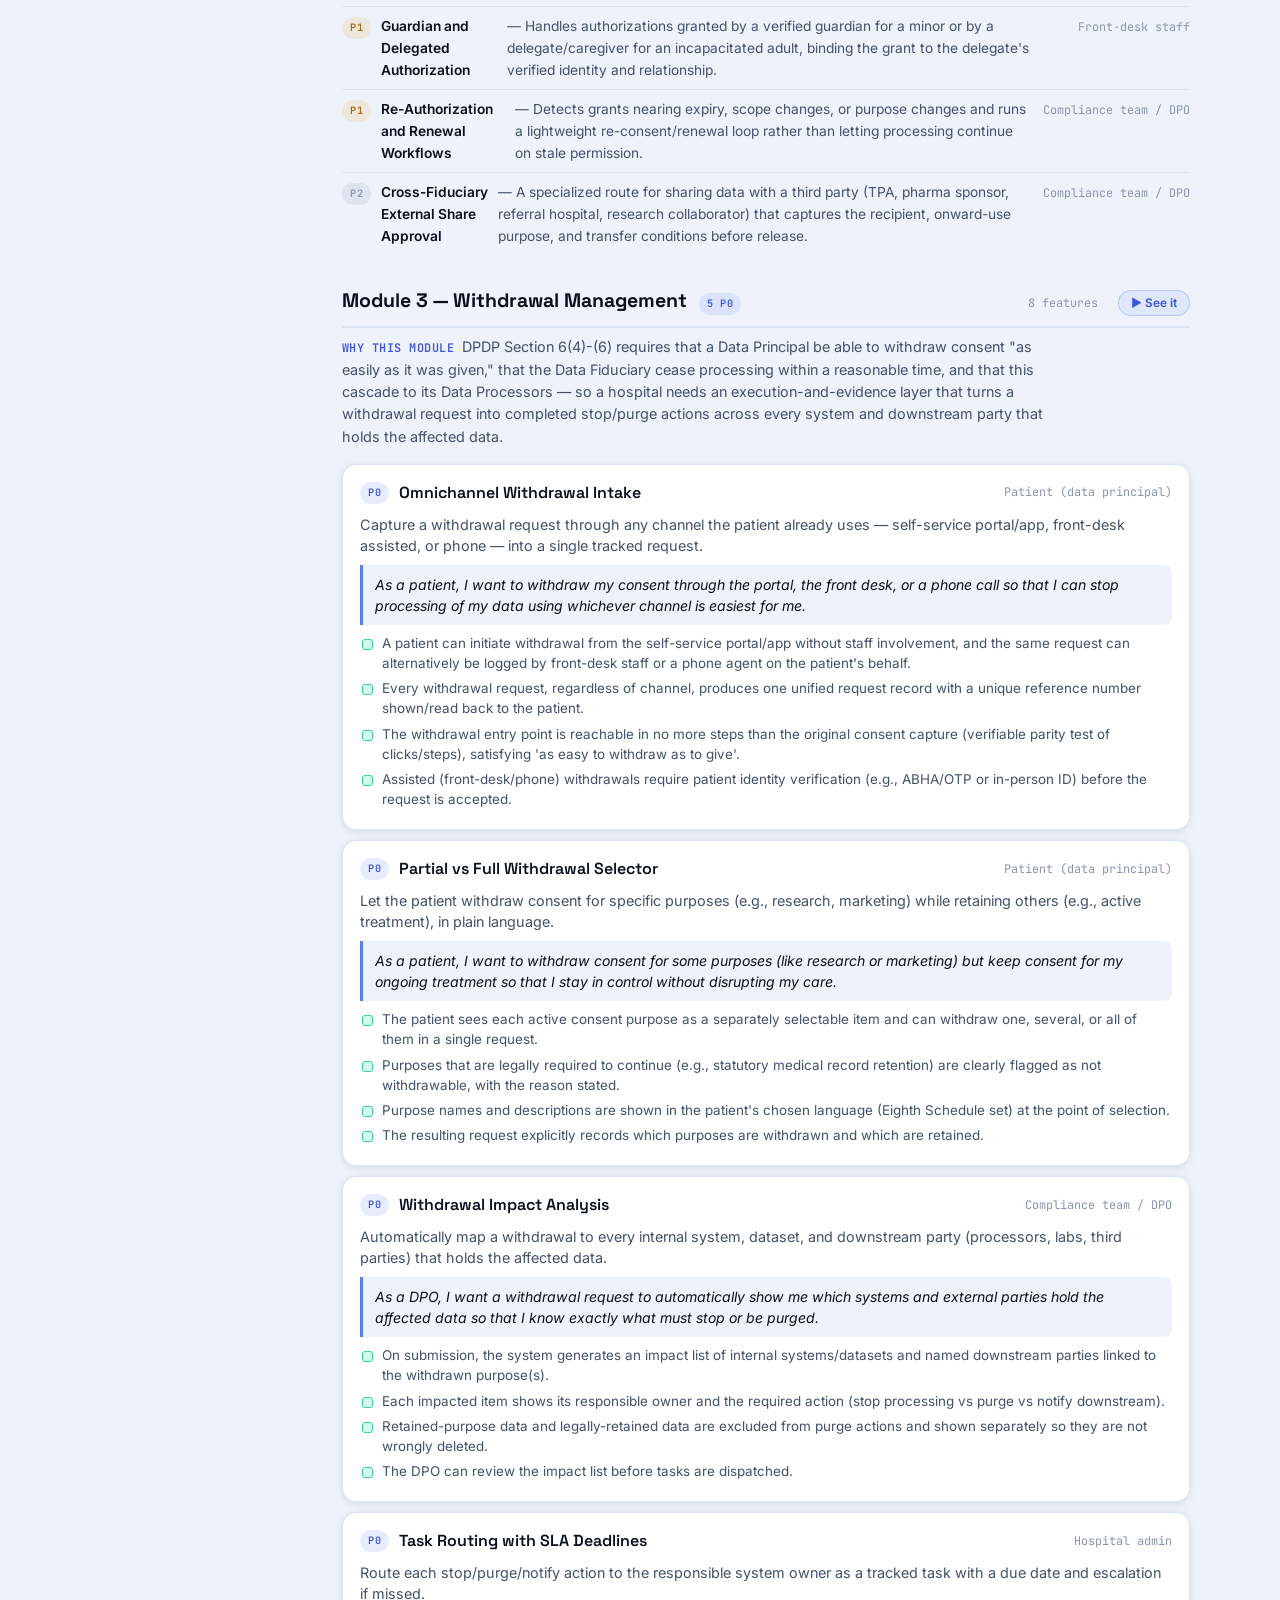
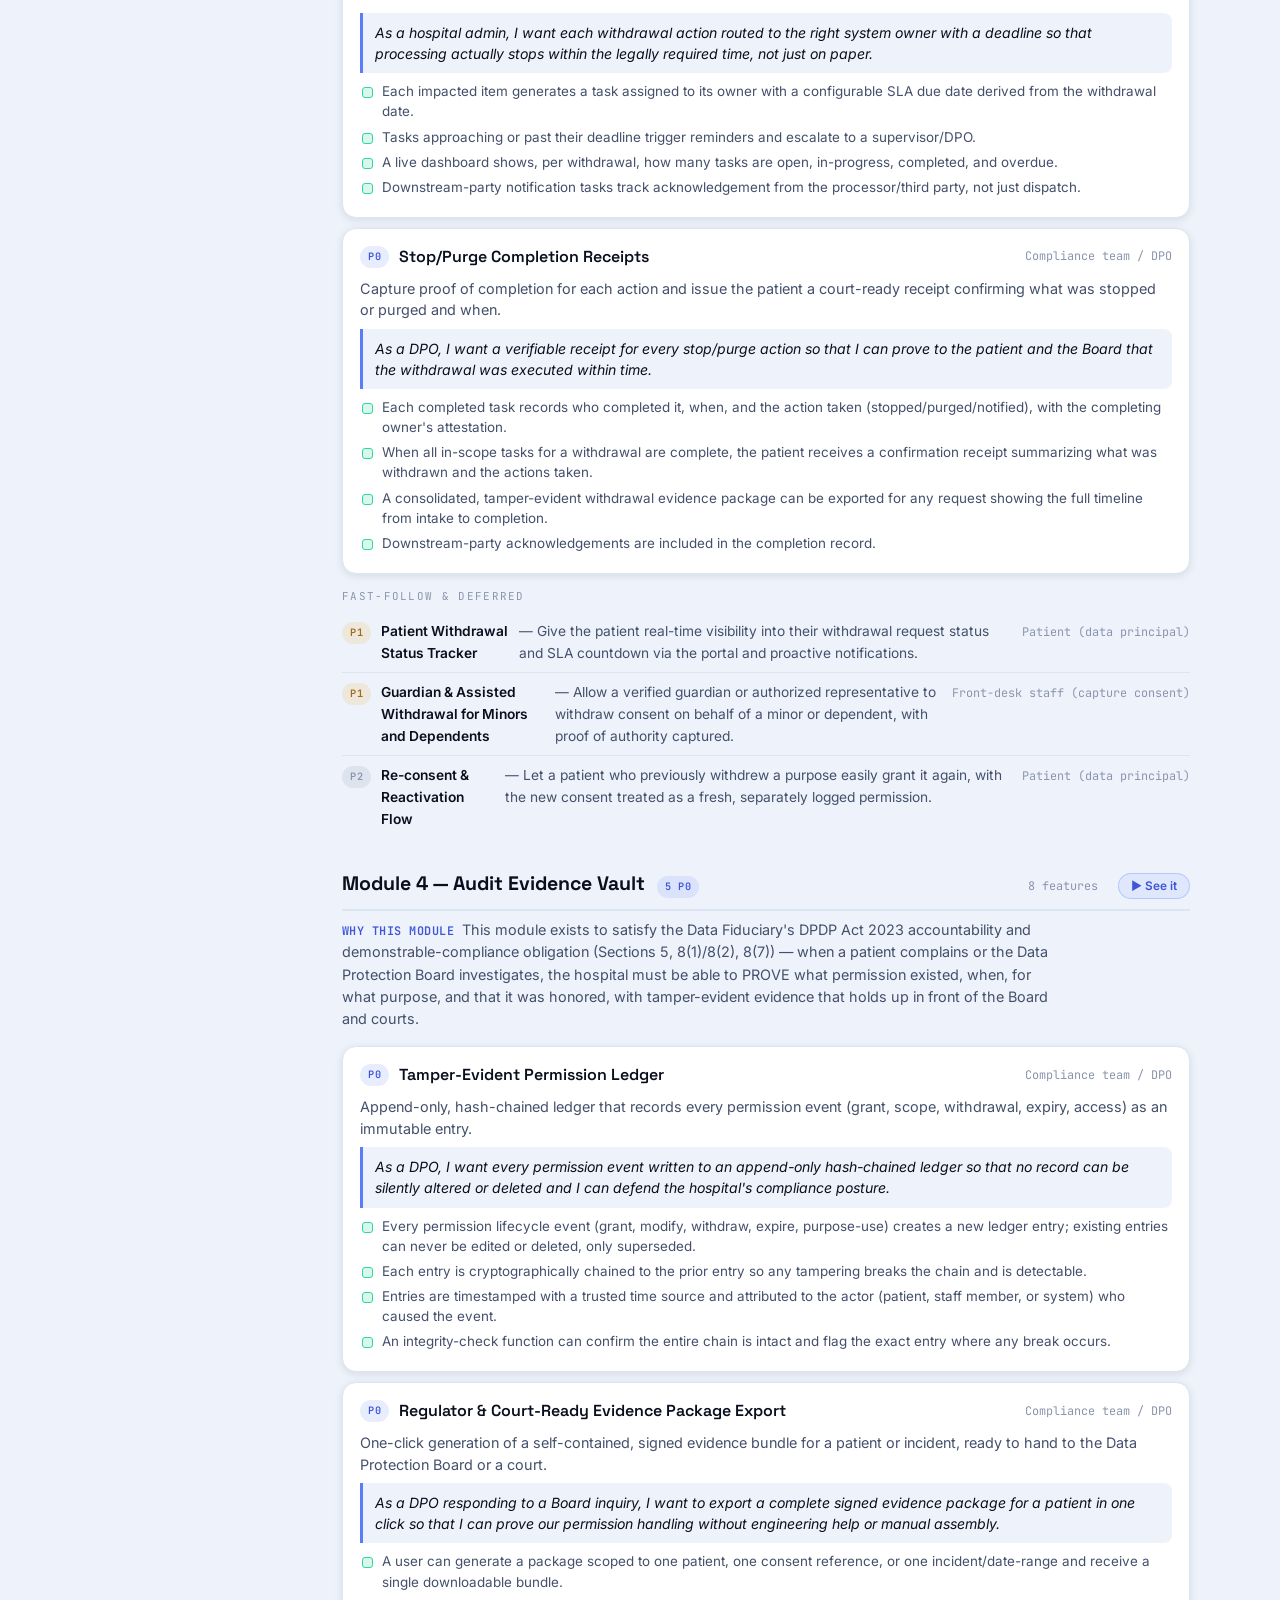
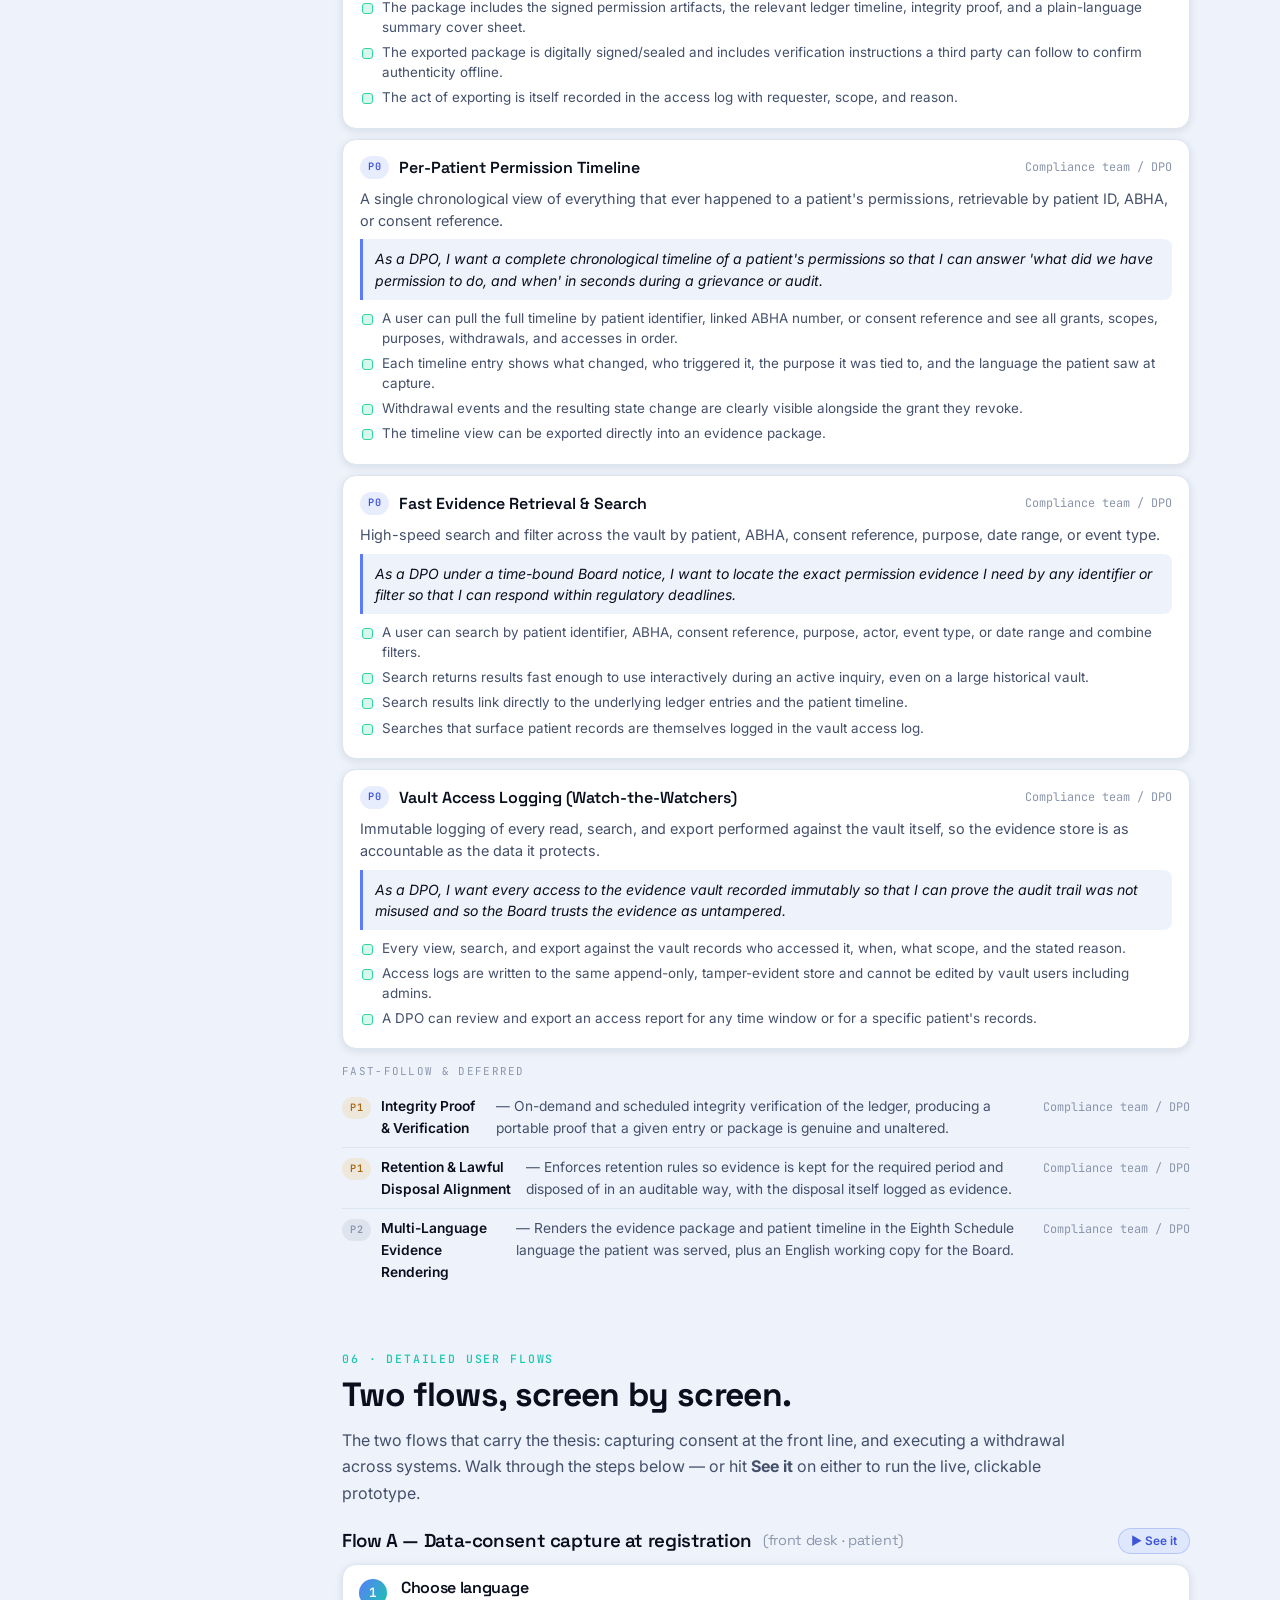
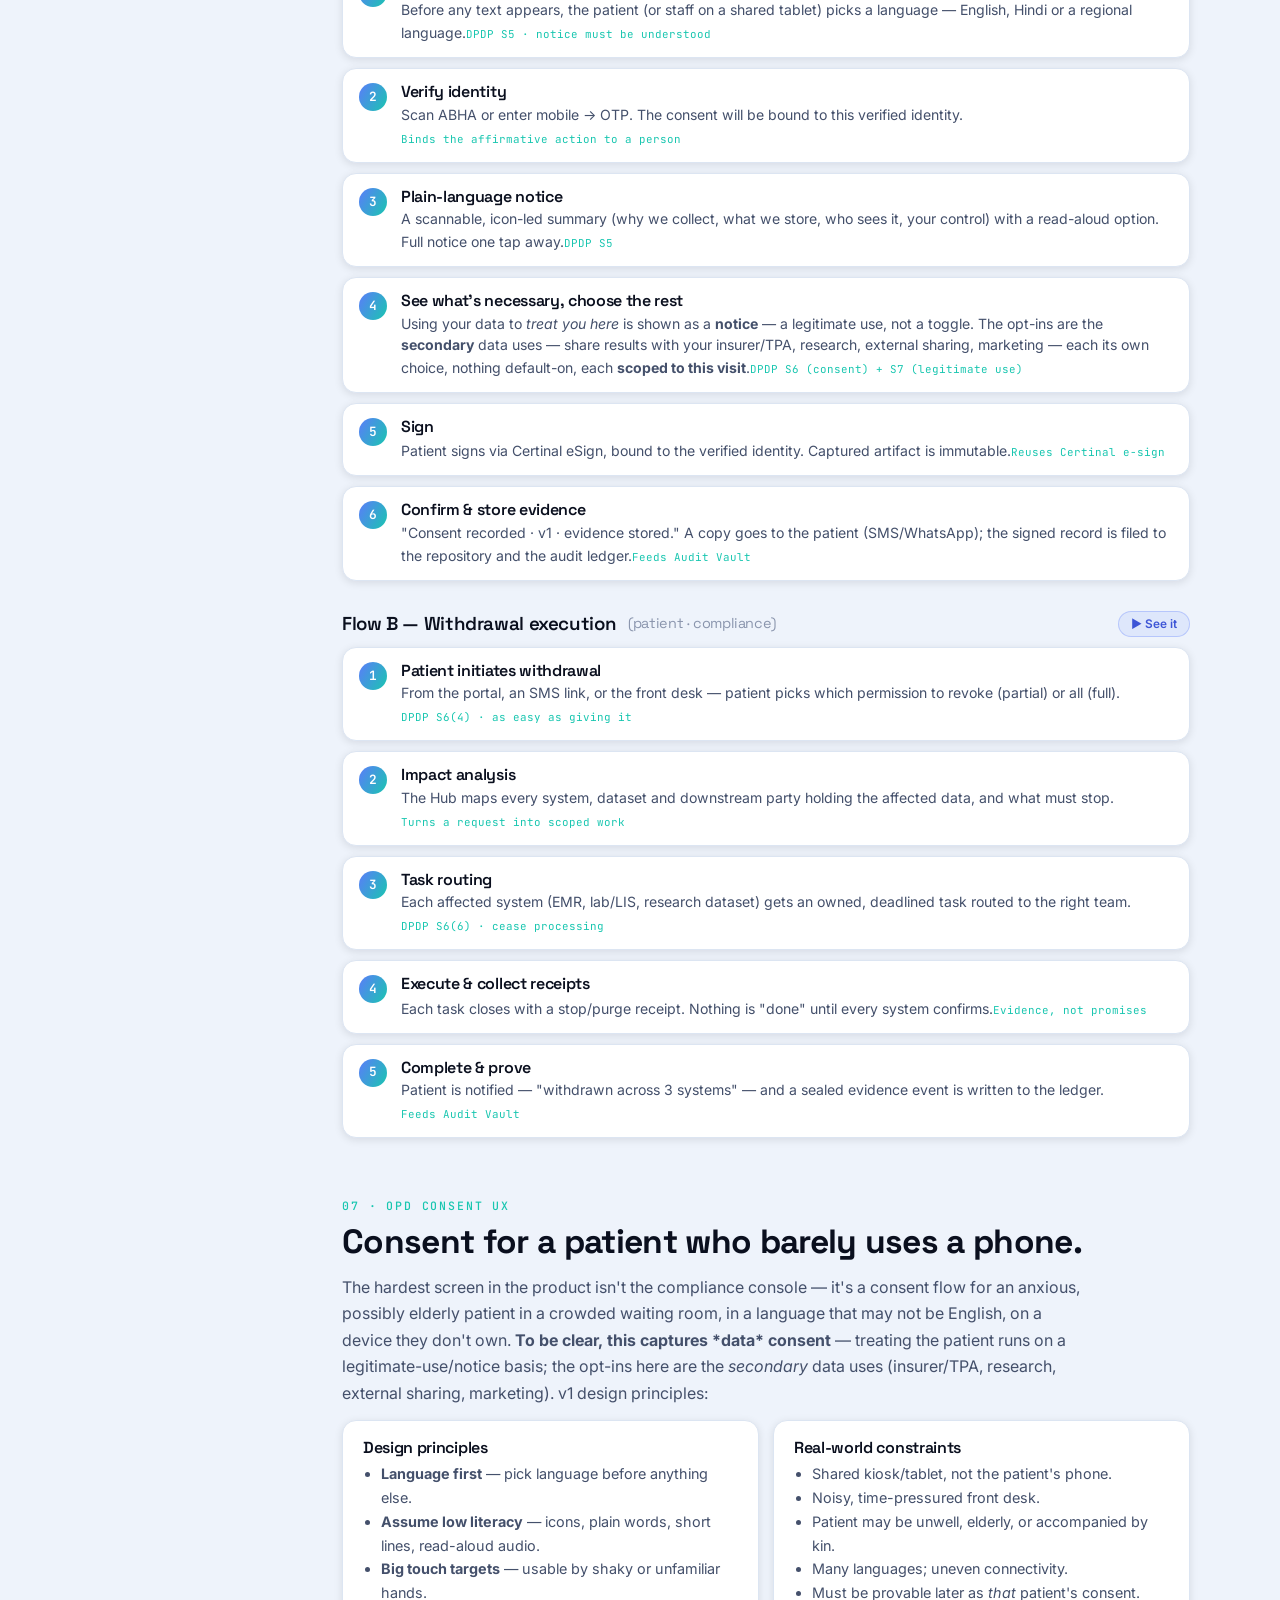
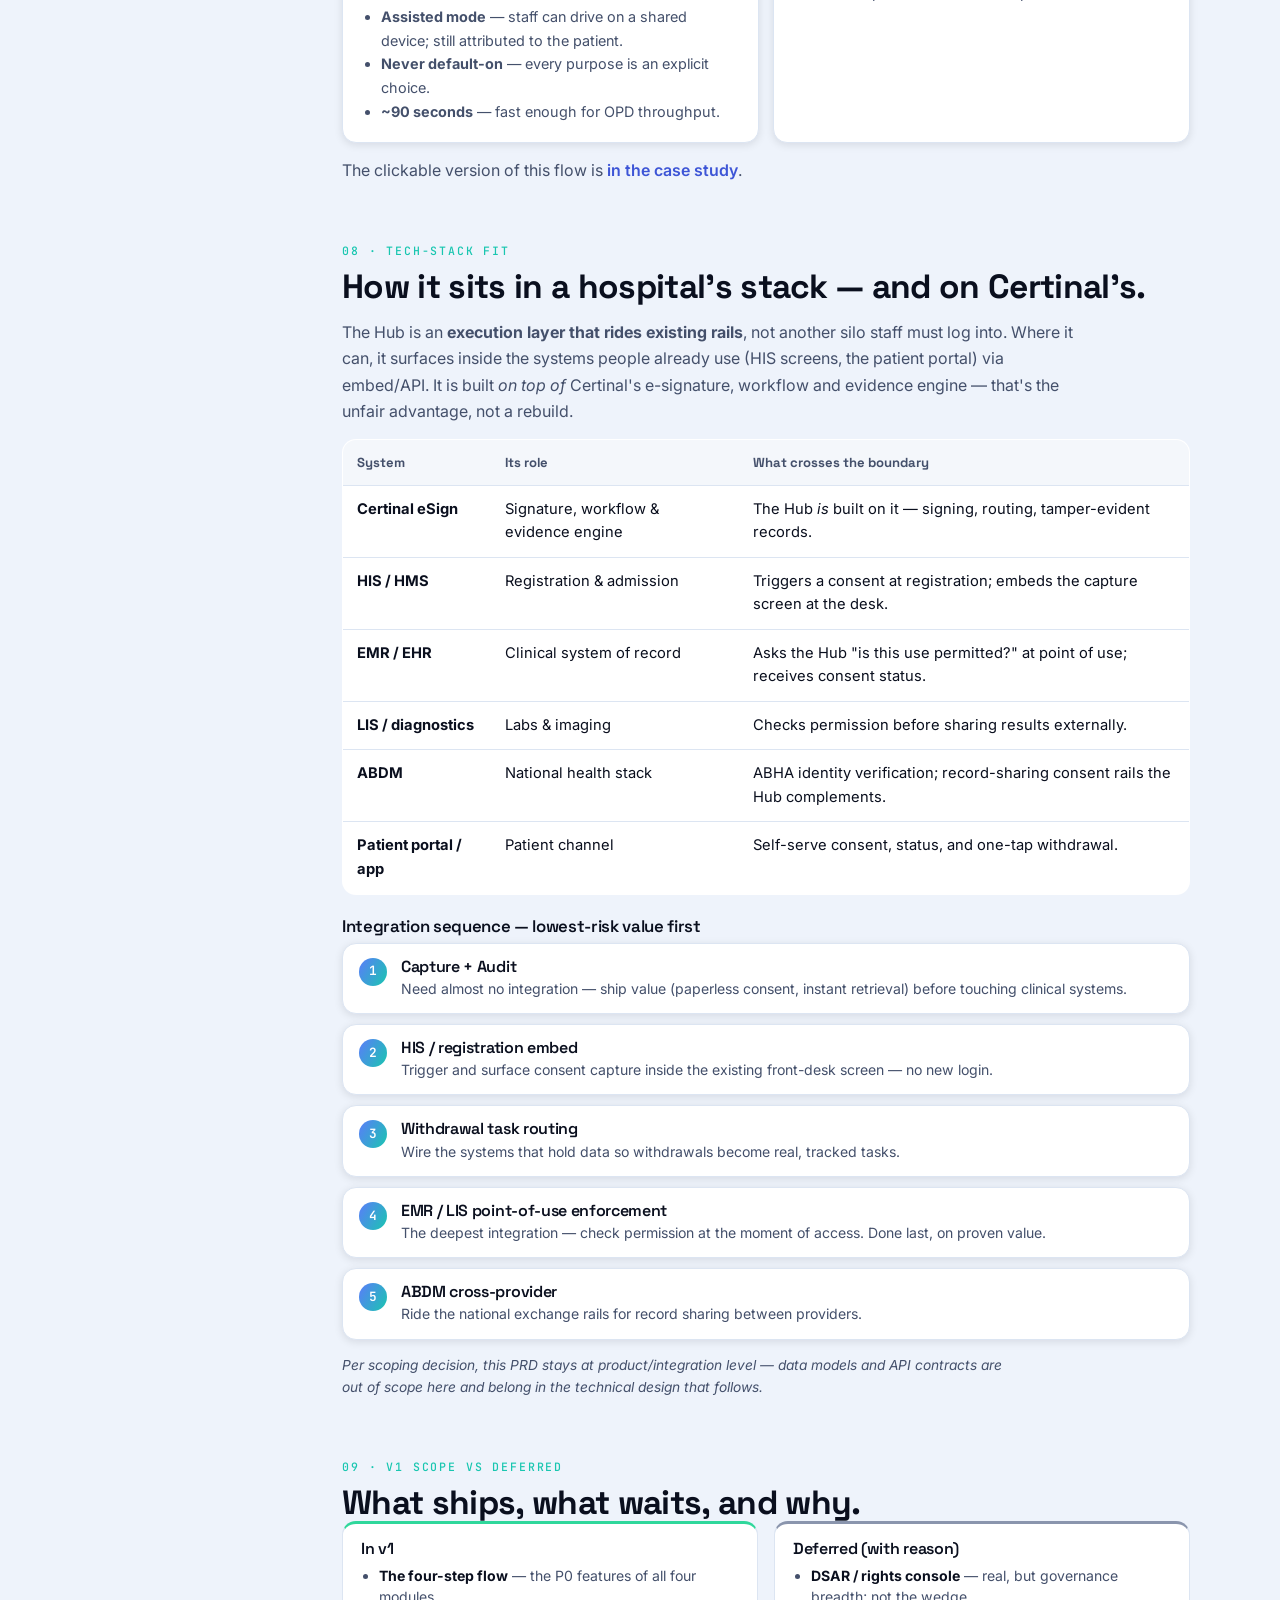
==== commit fc1f22eb: "v2: final sweep — remove last consent-toggle "treatment" framings - Case study s2 ecosystem: hospita" ====
--- a/prd.html
+++ b/prd.html
@@ -268,7 +268,7 @@
         <span><span class="pri pri-P2">P2</span> Deferred</span>
       </div>
       <div class="fm-glance"><h4>v1 &mdash; P0 at a glance (20 features)</h4><div class="fm-gmod"><b>Consent Lifecycle</b> &middot; Purpose-Based Consent Capture · Vernacular Notice &amp; Consent · Assisted &amp; Kiosk Capture for OPD · Identity-Bound Signature (ABHA / OTP) · Version Tracking &amp; Re-Consent · Queryable Consent Repository</div><div class="fm-gmod"><b>Authorization Workflow Engine</b> &middot; Purpose-Scoped Grant Builder · Configurable Multi-Party Approval Routing · Use-Case Workflow Templates · Point-of-Use Enforcement Check</div><div class="fm-gmod"><b>Withdrawal Management</b> &middot; Omnichannel Withdrawal Intake · Partial vs Full Withdrawal Selector · Withdrawal Impact Analysis · Task Routing with SLA Deadlines · Stop/Purge Completion Receipts</div><div class="fm-gmod"><b>Audit Evidence Vault</b> &middot; Tamper-Evident Permission Ledger · Regulator &amp; Court-Ready Evidence Package Export · Per-Patient Permission Timeline · Fast Evidence Retrieval &amp; Search · Vault Access Logging (Watch-the-Watchers)</div></div>
-<div class="fm-mod"><div class="fm-modhead"><span class="fm-modname">Module 1 — Consent Lifecycle</span><span class="pri pri-P0">6 P0</span><span class="fm-persona">8 features</span><button class="fm-see" data-proto="s15" type="button">&#9658; See it</button></div><p class="fm-why"><b>WHY THIS MODULE</b> &nbsp;DPDP Section 5 (notice) and Section 6 (consent must be free, specific, informed, unambiguous and given by a clear affirmative action, for a specified purpose) require the hospital to present an understandable notice and capture valid, purpose-bound consent in the patient&#x27;s language — and to keep every version provable. This is <strong>data-processing consent</strong>, not clinical/treatment consent: care-necessary use is shown as <em>notice</em> (a legitimate use under S7), while the real opt-ins are the secondary uses — insurer/TPA, research, external sharing, marketing.</p><div class="fm-feat"><div class="fm-ftop"><span class="pri pri-P0">P0</span><span class="fm-fname">Purpose-Based Consent Capture</span><span class="fm-persona">Front-desk staff</span></div><p class="fm-desc">Capture consent split into discrete, independently-toggled purposes (treatment, diagnostics sharing, research) rather than one blanket form.</p><div class="fm-story">As front-desk staff, I want to capture consent broken out by purpose so that each downstream use has its own provable basis under DPDP.</div><ul class="fm-ac"><li>Each purpose is an independent opt-in; bundled or blanket consent is not possible.</li><li>Required vs optional purposes are visually distinct and no purpose defaults to ON.</li><li>Each captured consent records purpose, data categories, timestamp and the notice version shown.</li><li>A patient can grant some purposes and decline others and still complete the flow.</li></ul></div><div class="fm-feat"><div class="fm-ftop"><span class="pri pri-P0">P0</span><span class="fm-fname">Vernacular Notice &amp; Consent</span><span class="fm-persona">Patient (data principal)</span></div><p class="fm-desc">Present the notice and consent in the patient&#x27;s chosen language (English + Eighth-Schedule languages), language chosen before anything else.</p><div class="fm-story">As a patient, I want the notice and consent in my own language so that I actually understand what I am agreeing to.</div><ul class="fm-ac"><li>Language is selected before any notice text is shown.</li><li>v1 ships English, Hindi and at least two regional languages.</li><li>The exact language version shown is stored with the consent record.</li><li>Switching language never changes the scope or purposes being captured.</li></ul></div><div class="fm-feat"><div class="fm-ftop"><span class="pri pri-P0">P0</span><span class="fm-fname">Assisted &amp; Kiosk Capture for OPD</span><span class="fm-persona">Front-desk staff</span></div><p class="fm-desc">Low-literacy-friendly capture on a shared tablet/kiosk, self-serve or staff-assisted, designed for an OPD waiting room.</p><div class="fm-story">As front-desk staff, I want to capture consent on a shared device for a patient who can barely use a phone so that nobody is excluded or pushed back to paper.</div><ul class="fm-ac"><li>A consent completed on a staff-operated device is still attributed to the patient after patient verification.</li><li>Interface offers large touch targets, icon-led purposes and a read-aloud option.</li><li>A standard OPD consent completes in roughly 90 seconds.</li><li>Staff-assisted sessions record that assistance was given and by whom.</li></ul></div><div class="fm-feat"><div class="fm-ftop"><span class="pri pri-P0">P0</span><span class="fm-fname">Identity-Bound Signature (ABHA / OTP)</span><span class="fm-persona">Patient (data principal)</span></div><p class="fm-desc">Bind each consent to a verified identity via ABHA or mobile OTP and sign it with Certinal eSign.</p><div class="fm-story">As a DPO, I want every consent bound to a verified patient identity so that it holds up as that specific person&#x27;s affirmative action.</div><ul class="fm-ac"><li>Consent is signed via Certinal eSign and bound to a verified identifier (ABHA where available, else OTP-verified mobile).</li><li>The signed artifact is immutable once captured.</li><li>The identity-verification method used is recorded on the consent.</li><li>An unverified consent cannot reach &#x27;active&#x27; status.</li></ul></div><div class="fm-feat"><div class="fm-ftop"><span class="pri pri-P0">P0</span><span class="fm-fname">Version Tracking &amp; Re-Consent</span><span class="fm-persona">Compliance team / DPO</span></div><p class="fm-desc">Every notice or purpose change creates a new immutable version; materially affected patients are flagged for re-consent.</p><div class="fm-story">As a DPO, I want every consent version preserved and changes to trigger re-consent so that we can always prove which version a patient agreed to.</div><ul class="fm-ac"><li>Editing a notice or purpose set creates a new version; prior versions are never overwritten.</li><li>Each consent records the exact version the patient agreed to.</li><li>A material change flags impacted patients for re-consent.</li><li>Superseded consents are marked as such, not deleted.</li></ul></div><div class="fm-feat"><div class="fm-ftop"><span class="pri pri-P0">P0</span><span class="fm-fname">Queryable Consent Repository</span><span class="fm-persona">Compliance team / DPO</span></div><p class="fm-desc">A central, searchable store of all consents with status, purpose, language, version and validity.</p><div class="fm-story">As compliance, I want to search every consent by patient, purpose or status so that I can answer &#x27;what did this patient agree to&#x27; instantly.</div><ul class="fm-ac"><li>Search by patient/ABHA, purpose, status and date range.</li><li>Each record shows purpose, language, version, validity window and current status.</li><li>A single patient&#x27;s full consent set exports in one action.</li><li>Results return in seconds, not minutes.</li></ul></div><div class="fm-laterhead">Fast-follow &amp; deferred</div><div class="fm-mini"><span class="pri pri-P1">P1</span><span class="fm-mininame">Consent Expiry &amp; Validity Windows</span><span class="fm-minidesc">&mdash; Time-bound or event-bound consents that lapse automatically rather than living forever.</span><span class="fm-minip">Compliance team / DPO</span></div><div class="fm-mini"><span class="pri pri-P1">P1</span><span class="fm-mininame">Guardian / Minor Consent</span><span class="fm-minidesc">&mdash; Capture consent given by a verified guardian for a minor or dependent, per DPDP&#x27;s provisions for children.</span><span class="fm-minip">Front-desk staff</span></div></div>
+<div class="fm-mod"><div class="fm-modhead"><span class="fm-modname">Module 1 — Consent Lifecycle</span><span class="pri pri-P0">6 P0</span><span class="fm-persona">8 features</span><button class="fm-see" data-proto="s15" type="button">&#9658; See it</button></div><p class="fm-why"><b>WHY THIS MODULE</b> &nbsp;DPDP Section 5 (notice) and Section 6 (consent must be free, specific, informed, unambiguous and given by a clear affirmative action, for a specified purpose) require the hospital to present an understandable notice and capture valid, purpose-bound consent in the patient&#x27;s language — and to keep every version provable. This is <strong>data-processing consent</strong>, not clinical/treatment consent: care-necessary use is shown as <em>notice</em> (a legitimate use under S7), while the real opt-ins are the secondary uses — insurer/TPA, research, external sharing, marketing.</p><div class="fm-feat"><div class="fm-ftop"><span class="pri pri-P0">P0</span><span class="fm-fname">Purpose-Based Consent Capture</span><span class="fm-persona">Front-desk staff</span></div><p class="fm-desc">Capture consent split into discrete, independently-toggled purposes (diagnostics sharing, insurer/TPA, research) rather than one blanket form — with care-necessary use shown as notice, not a toggle.</p><div class="fm-story">As front-desk staff, I want to capture consent broken out by purpose so that each downstream use has its own provable basis under DPDP.</div><ul class="fm-ac"><li>Each purpose is an independent opt-in; bundled or blanket consent is not possible.</li><li>Required vs optional purposes are visually distinct and no purpose defaults to ON.</li><li>Each captured consent records purpose, data categories, timestamp and the notice version shown.</li><li>A patient can grant some purposes and decline others and still complete the flow.</li></ul></div><div class="fm-feat"><div class="fm-ftop"><span class="pri pri-P0">P0</span><span class="fm-fname">Vernacular Notice &amp; Consent</span><span class="fm-persona">Patient (data principal)</span></div><p class="fm-desc">Present the notice and consent in the patient&#x27;s chosen language (English + Eighth-Schedule languages), language chosen before anything else.</p><div class="fm-story">As a patient, I want the notice and consent in my own language so that I actually understand what I am agreeing to.</div><ul class="fm-ac"><li>Language is selected before any notice text is shown.</li><li>v1 ships English, Hindi and at least two regional languages.</li><li>The exact language version shown is stored with the consent record.</li><li>Switching language never changes the scope or purposes being captured.</li></ul></div><div class="fm-feat"><div class="fm-ftop"><span class="pri pri-P0">P0</span><span class="fm-fname">Assisted &amp; Kiosk Capture for OPD</span><span class="fm-persona">Front-desk staff</span></div><p class="fm-desc">Low-literacy-friendly capture on a shared tablet/kiosk, self-serve or staff-assisted, designed for an OPD waiting room.</p><div class="fm-story">As front-desk staff, I want to capture consent on a shared device for a patient who can barely use a phone so that nobody is excluded or pushed back to paper.</div><ul class="fm-ac"><li>A consent completed on a staff-operated device is still attributed to the patient after patient verification.</li><li>Interface offers large touch targets, icon-led purposes and a read-aloud option.</li><li>A standard OPD consent completes in roughly 90 seconds.</li><li>Staff-assisted sessions record that assistance was given and by whom.</li></ul></div><div class="fm-feat"><div class="fm-ftop"><span class="pri pri-P0">P0</span><span class="fm-fname">Identity-Bound Signature (ABHA / OTP)</span><span class="fm-persona">Patient (data principal)</span></div><p class="fm-desc">Bind each consent to a verified identity via ABHA or mobile OTP and sign it with Certinal eSign.</p><div class="fm-story">As a DPO, I want every consent bound to a verified patient identity so that it holds up as that specific person&#x27;s affirmative action.</div><ul class="fm-ac"><li>Consent is signed via Certinal eSign and bound to a verified identifier (ABHA where available, else OTP-verified mobile).</li><li>The signed artifact is immutable once captured.</li><li>The identity-verification method used is recorded on the consent.</li><li>An unverified consent cannot reach &#x27;active&#x27; status.</li></ul></div><div class="fm-feat"><div class="fm-ftop"><span class="pri pri-P0">P0</span><span class="fm-fname">Version Tracking &amp; Re-Consent</span><span class="fm-persona">Compliance team / DPO</span></div><p class="fm-desc">Every notice or purpose change creates a new immutable version; materially affected patients are flagged for re-consent.</p><div class="fm-story">As a DPO, I want every consent version preserved and changes to trigger re-consent so that we can always prove which version a patient agreed to.</div><ul class="fm-ac"><li>Editing a notice or purpose set creates a new version; prior versions are never overwritten.</li><li>Each consent records the exact version the patient agreed to.</li><li>A material change flags impacted patients for re-consent.</li><li>Superseded consents are marked as such, not deleted.</li></ul></div><div class="fm-feat"><div class="fm-ftop"><span class="pri pri-P0">P0</span><span class="fm-fname">Queryable Consent Repository</span><span class="fm-persona">Compliance team / DPO</span></div><p class="fm-desc">A central, searchable store of all consents with status, purpose, language, version and validity.</p><div class="fm-story">As compliance, I want to search every consent by patient, purpose or status so that I can answer &#x27;what did this patient agree to&#x27; instantly.</div><ul class="fm-ac"><li>Search by patient/ABHA, purpose, status and date range.</li><li>Each record shows purpose, language, version, validity window and current status.</li><li>A single patient&#x27;s full consent set exports in one action.</li><li>Results return in seconds, not minutes.</li></ul></div><div class="fm-laterhead">Fast-follow &amp; deferred</div><div class="fm-mini"><span class="pri pri-P1">P1</span><span class="fm-mininame">Consent Expiry &amp; Validity Windows</span><span class="fm-minidesc">&mdash; Time-bound or event-bound consents that lapse automatically rather than living forever.</span><span class="fm-minip">Compliance team / DPO</span></div><div class="fm-mini"><span class="pri pri-P1">P1</span><span class="fm-mininame">Guardian / Minor Consent</span><span class="fm-minidesc">&mdash; Capture consent given by a verified guardian for a minor or dependent, per DPDP&#x27;s provisions for children.</span><span class="fm-minip">Front-desk staff</span></div></div>
 <div class="fm-mod"><div class="fm-modhead"><span class="fm-modname">Module 2 — Authorization Workflow Engine</span><span class="pri pri-P0">4 P0</span><span class="fm-persona">8 features</span><button class="fm-see" data-proto="s16" type="button">&#9658; See it</button></div><p class="fm-why"><b>WHY THIS MODULE</b> &nbsp;DPDP Section 7 purpose limitation and Section 8(1) accountability require a Data Fiduciary to ensure all processing is backed by valid, purpose-scoped permission and to prove it on demand, so the hospital needs an enforceable execution layer — route, scope, enforce at point-of-use, and evidence — not just stored consent. Every grant is <strong>captured during active care and scoped to the care episode</strong> (e.g. &lsquo;until discharge&rsquo; or &lsquo;until the claim settles&rsquo;); after the episode the data goes <strong>dormant</strong> — no reuse without a fresh, time-bound consent, and an expired grant auto-blocks at point-of-use.</p><div class="fm-feat"><div class="fm-ftop"><span class="pri pri-P0">P0</span><span class="fm-fname">Purpose-Scoped Grant Builder</span><span class="fm-persona">Compliance team / DPO</span></div><p class="fm-desc">Defines every authorization as a structured grant bound to a specific purpose, data categories, and time/expiry window so processing can never exceed what the patient permitted.</p><div class="fm-story">As a DPO, I want every authorization to be tied to a named purpose, specific data categories, and an expiry so that processing is provably limited to what the patient agreed to under DPDP purpose limitation.</div><ul class="fm-ac"><li>A grant cannot be created without at least one named purpose, one or more data categories, and a validity window (fixed end-date or event-based, e.g. &#x27;until discharge&#x27;).</li><li>Selecting a purpose auto-constrains the selectable data categories to those declared necessary for that purpose; out-of-scope categories cannot be added.</li><li>Each grant shows a human-readable scope summary (&#x27;Cardiology can view labs + imaging for treatment until 31-Dec-2026&#x27;) visible to staff and patient.</li><li>A grant past its expiry or event trigger automatically moves to an inactive state with no further processing allowed.</li></ul></div><div class="fm-feat"><div class="fm-ftop"><span class="pri pri-P0">P0</span><span class="fm-fname">Configurable Multi-Party Approval Routing</span><span class="fm-persona">Hospital admin</span></div><p class="fm-desc">Routes an authorization request through an ordered or parallel set of approvers (clinician, DPO/ethics, patient) with rules that vary by use-case and data sensitivity.</p><div class="fm-story">As a hospital admin, I want to configure who must approve which type of request so that sensitive data sharing always gets the right sign-offs before any data moves.</div><ul class="fm-ac"><li>Admins can build a routing rule specifying approvers, order (sequential or parallel), and conditions (purpose, data category, requester role) without code.</li><li>A request cannot reach &#x27;granted&#x27; state until every required approver in the active route has acted.</li><li>Patient approval can be inserted as a mandatory step in any route, and the patient&#x27;s decision is binding (a clinician cannot override a patient denial).</li><li>Each approver sees the exact scope they are approving, and a rejection at any step halts the request with a recorded reason.</li></ul></div><div class="fm-feat"><div class="fm-ftop"><span class="pri pri-P0">P0</span><span class="fm-fname">Use-Case Workflow Templates</span><span class="fm-persona">Compliance team / DPO</span></div><p class="fm-desc">Prebuilt, editable templates for the common Indian healthcare authorization scenarios — treatment, insurance/TPA claim, caregiver access, external data share, and research — so each use-case ships with correct routing, scope, and notices.</p><div class="fm-story">As a DPO, I want ready-made templates per use-case so that front-line teams launch compliant authorizations without reinventing scope and routing each time.</div><ul class="fm-ac"><li>V1 ships with at least four templates: insurance/TPA, caregiver/family access, external data share, and research/ethics.</li><li>Each template pre-fills purpose, default data categories, validity, and the required approver route, and remains editable before launch.</li><li>Selecting a template enforces its mandatory steps (e.g. research template forces a DPO/ethics approval step that cannot be removed).</li><li>Templates are versioned so the exact template version used for any grant is recoverable later.</li></ul></div><div class="fm-feat"><div class="fm-ftop"><span class="pri pri-P0">P0</span><span class="fm-fname">Point-of-Use Enforcement Check</span><span class="fm-persona">Clinician</span></div><p class="fm-desc">A real-time permission check that EMR/HIS and downstream systems call before any data access or share, returning allow/block based on the live grant — turning permission into enforcement, not paperwork.</p><div class="fm-story">As a clinician, I want the system to tell me in real time whether I&#x27;m permitted to access or share a patient&#x27;s data so that I never act outside what the patient authorized.</div><ul class="fm-ac"><li>A data-use attempt is evaluated against the active grant&#x27;s purpose, data category, requester, and validity, returning a clear allow or block decision.</li><li>If no valid grant exists or the requested use falls outside scope, the action is blocked and the reason is shown to the user.</li><li>An expired, withdrawn, or out-of-window grant produces a block even if the data was previously accessible.</li><li>Every check (allow and block) is recorded with timestamp, requester, purpose, and outcome.</li></ul></div><div class="fm-laterhead">Fast-follow &amp; deferred</div><div class="fm-mini"><span class="pri pri-P1">P1</span><span class="fm-mininame">SLA Timers and Escalation</span><span class="fm-minidesc">&mdash; Tracks how long each approval step has been pending and auto-escalates or reassigns when an approver misses the SLA, so authorizations don&#x27;t silently stall.</span><span class="fm-minip">Hospital admin</span></div><div class="fm-mini"><span class="pri pri-P1">P1</span><span class="fm-mininame">Guardian and Delegated Authorization</span><span class="fm-minidesc">&mdash; Handles authorizations granted by a verified guardian for a minor or by a delegate/caregiver for an incapacitated adult, binding the grant to the delegate&#x27;s verified identity and relationship.</span><span class="fm-minip">Front-desk staff</span></div><div class="fm-mini"><span class="pri pri-P1">P1</span><span class="fm-mininame">Re-Authorization and Renewal Workflows</span><span class="fm-minidesc">&mdash; Detects grants nearing expiry, scope changes, or purpose changes and runs a lightweight re-consent/renewal loop rather than letting processing continue on stale permission.</span><span class="fm-minip">Compliance team / DPO</span></div><div class="fm-mini"><span class="pri pri-P2">P2</span><span class="fm-mininame">Cross-Fiduciary External Share Approval</span><span class="fm-minidesc">&mdash; A specialized route for sharing data with a third party (TPA, pharma sponsor, referral hospital, research collaborator) that captures the recipient, onward-use purpose, and transfer conditions before release.</span><span class="fm-minip">Compliance team / DPO</span></div></div>
 <div class="fm-mod"><div class="fm-modhead"><span class="fm-modname">Module 3 — Withdrawal Management</span><span class="pri pri-P0">5 P0</span><span class="fm-persona">8 features</span><button class="fm-see" data-proto="s16b" type="button">&#9658; See it</button></div><p class="fm-why"><b>WHY THIS MODULE</b> &nbsp;DPDP Section 6(4)-(6) requires that a Data Principal be able to withdraw consent &quot;as easily as it was given,&quot; that the Data Fiduciary cease processing within a reasonable time, and that this cascade to its Data Processors — so a hospital needs an execution-and-evidence layer that turns a withdrawal request into completed stop/purge actions across every system and downstream party that holds the affected data.</p><div class="fm-feat"><div class="fm-ftop"><span class="pri pri-P0">P0</span><span class="fm-fname">Omnichannel Withdrawal Intake</span><span class="fm-persona">Patient (data principal)</span></div><p class="fm-desc">Capture a withdrawal request through any channel the patient already uses — self-service portal/app, front-desk assisted, or phone — into a single tracked request.</p><div class="fm-story">As a patient, I want to withdraw my consent through the portal, the front desk, or a phone call so that I can stop processing of my data using whichever channel is easiest for me.</div><ul class="fm-ac"><li>A patient can initiate withdrawal from the self-service portal/app without staff involvement, and the same request can alternatively be logged by front-desk staff or a phone agent on the patient&#x27;s behalf.</li><li>Every withdrawal request, regardless of channel, produces one unified request record with a unique reference number shown/read back to the patient.</li><li>The withdrawal entry point is reachable in no more steps than the original consent capture (verifiable parity test of clicks/steps), satisfying &#x27;as easy to withdraw as to give&#x27;.</li><li>Assisted (front-desk/phone) withdrawals require patient identity verification (e.g., ABHA/OTP or in-person ID) before the request is accepted.</li></ul></div><div class="fm-feat"><div class="fm-ftop"><span class="pri pri-P0">P0</span><span class="fm-fname">Partial vs Full Withdrawal Selector</span><span class="fm-persona">Patient (data principal)</span></div><p class="fm-desc">Let the patient withdraw consent for specific purposes (e.g., research, marketing) while retaining others (e.g., active treatment), in plain language.</p><div class="fm-story">As a patient, I want to withdraw consent for some purposes (like research or marketing) but keep consent for my ongoing treatment so that I stay in control without disrupting my care.</div><ul class="fm-ac"><li>The patient sees each active consent purpose as a separately selectable item and can withdraw one, several, or all of them in a single request.</li><li>Purposes that are legally required to continue (e.g., statutory medical record retention) are clearly flagged as not withdrawable, with the reason stated.</li><li>Purpose names and descriptions are shown in the patient&#x27;s chosen language (Eighth Schedule set) at the point of selection.</li><li>The resulting request explicitly records which purposes are withdrawn and which are retained.</li></ul></div><div class="fm-feat"><div class="fm-ftop"><span class="pri pri-P0">P0</span><span class="fm-fname">Withdrawal Impact Analysis</span><span class="fm-persona">Compliance team / DPO</span></div><p class="fm-desc">Automatically map a withdrawal to every internal system, dataset, and downstream party (processors, labs, third parties) that holds the affected data.</p><div class="fm-story">As a DPO, I want a withdrawal request to automatically show me which systems and external parties hold the affected data so that I know exactly what must stop or be purged.</div><ul class="fm-ac"><li>On submission, the system generates an impact list of internal systems/datasets and named downstream parties linked to the withdrawn purpose(s).</li><li>Each impacted item shows its responsible owner and the required action (stop processing vs purge vs notify downstream).</li><li>Retained-purpose data and legally-retained data are excluded from purge actions and shown separately so they are not wrongly deleted.</li><li>The DPO can review the impact list before tasks are dispatched.</li></ul></div><div class="fm-feat"><div class="fm-ftop"><span class="pri pri-P0">P0</span><span class="fm-fname">Task Routing with SLA Deadlines</span><span class="fm-persona">Hospital admin</span></div><p class="fm-desc">Route each stop/purge/notify action to the responsible system owner as a tracked task with a due date and escalation if missed.</p><div class="fm-story">As a hospital admin, I want each withdrawal action routed to the right system owner with a deadline so that processing actually stops within the legally required time, not just on paper.</div><ul class="fm-ac"><li>Each impacted item generates a task assigned to its owner with a configurable SLA due date derived from the withdrawal date.</li><li>Tasks approaching or past their deadline trigger reminders and escalate to a supervisor/DPO.</li><li>A live dashboard shows, per withdrawal, how many tasks are open, in-progress, completed, and overdue.</li><li>Downstream-party notification tasks track acknowledgement from the processor/third party, not just dispatch.</li></ul></div><div class="fm-feat"><div class="fm-ftop"><span class="pri pri-P0">P0</span><span class="fm-fname">Stop/Purge Completion Receipts</span><span class="fm-persona">Compliance team / DPO</span></div><p class="fm-desc">Capture proof of completion for each action and issue the patient a court-ready receipt confirming what was stopped or purged and when.</p><div class="fm-story">As a DPO, I want a verifiable receipt for every stop/purge action so that I can prove to the patient and the Board that the withdrawal was executed within time.</div><ul class="fm-ac"><li>Each completed task records who completed it, when, and the action taken (stopped/purged/notified), with the completing owner&#x27;s attestation.</li><li>When all in-scope tasks for a withdrawal are complete, the patient receives a confirmation receipt summarizing what was withdrawn and the actions taken.</li><li>A consolidated, tamper-evident withdrawal evidence package can be exported for any request showing the full timeline from intake to completion.</li><li>Downstream-party acknowledgements are included in the completion record.</li></ul></div><div class="fm-laterhead">Fast-follow &amp; deferred</div><div class="fm-mini"><span class="pri pri-P1">P1</span><span class="fm-mininame">Patient Withdrawal Status Tracker</span><span class="fm-minidesc">&mdash; Give the patient real-time visibility into their withdrawal request status and SLA countdown via the portal and proactive notifications.</span><span class="fm-minip">Patient (data principal)</span></div><div class="fm-mini"><span class="pri pri-P1">P1</span><span class="fm-mininame">Guardian &amp; Assisted Withdrawal for Minors and Dependents</span><span class="fm-minidesc">&mdash; Allow a verified guardian or authorized representative to withdraw consent on behalf of a minor or dependent, with proof of authority captured.</span><span class="fm-minip">Front-desk staff (capture consent)</span></div><div class="fm-mini"><span class="pri pri-P2">P2</span><span class="fm-mininame">Re-consent &amp; Reactivation Flow</span><span class="fm-minidesc">&mdash; Let a patient who previously withdrew a purpose easily grant it again, with the new consent treated as a fresh, separately logged permission.</span><span class="fm-minip">Patient (data principal)</span></div></div>
 <div class="fm-mod"><div class="fm-modhead"><span class="fm-modname">Module 4 — Audit Evidence Vault</span><span class="pri pri-P0">5 P0</span><span class="fm-persona">8 features</span><button class="fm-see" data-proto="s17" type="button">&#9658; See it</button></div><p class="fm-why"><b>WHY THIS MODULE</b> &nbsp;This module exists to satisfy the Data Fiduciary&#x27;s DPDP Act 2023 accountability and demonstrable-compliance obligation (Sections 5, 8(1)/8(2), 8(7)) — when a patient complains or the Data Protection Board investigates, the hospital must be able to PROVE what permission existed, when, for what purpose, and that it was honored, with tamper-evident evidence that holds up in front of the Board and courts.</p><div class="fm-feat"><div class="fm-ftop"><span class="pri pri-P0">P0</span><span class="fm-fname">Tamper-Evident Permission Ledger</span><span class="fm-persona">Compliance team / DPO</span></div><p class="fm-desc">Append-only, hash-chained ledger that records every permission event (grant, scope, withdrawal, expiry, access) as an immutable entry.</p><div class="fm-story">As a DPO, I want every permission event written to an append-only hash-chained ledger so that no record can be silently altered or deleted and I can defend the hospital&#x27;s compliance posture.</div><ul class="fm-ac"><li>Every permission lifecycle event (grant, modify, withdraw, expire, purpose-use) creates a new ledger entry; existing entries can never be edited or deleted, only superseded.</li><li>Each entry is cryptographically chained to the prior entry so any tampering breaks the chain and is detectable.</li><li>Entries are timestamped with a trusted time source and attributed to the actor (patient, staff member, or system) who caused the event.</li><li>An integrity-check function can confirm the entire chain is intact and flag the exact entry where any break occurs.</li></ul></div><div class="fm-feat"><div class="fm-ftop"><span class="pri pri-P0">P0</span><span class="fm-fname">Regulator &amp; Court-Ready Evidence Package Export</span><span class="fm-persona">Compliance team / DPO</span></div><p class="fm-desc">One-click generation of a self-contained, signed evidence bundle for a patient or incident, ready to hand to the Data Protection Board or a court.</p><div class="fm-story">As a DPO responding to a Board inquiry, I want to export a complete signed evidence package for a patient in one click so that I can prove our permission handling without engineering help or manual assembly.</div><ul class="fm-ac"><li>A user can generate a package scoped to one patient, one consent reference, or one incident/date-range and receive a single downloadable bundle.</li><li>The package includes the signed permission artifacts, the relevant ledger timeline, integrity proof, and a plain-language summary cover sheet.</li><li>The exported package is digitally signed/sealed and includes verification instructions a third party can follow to confirm authenticity offline.</li><li>The act of exporting is itself recorded in the access log with requester, scope, and reason.</li></ul></div><div class="fm-feat"><div class="fm-ftop"><span class="pri pri-P0">P0</span><span class="fm-fname">Per-Patient Permission Timeline</span><span class="fm-persona">Compliance team / DPO</span></div><p class="fm-desc">A single chronological view of everything that ever happened to a patient&#x27;s permissions, retrievable by patient ID, ABHA, or consent reference.</p><div class="fm-story">As a DPO, I want a complete chronological timeline of a patient&#x27;s permissions so that I can answer &#x27;what did we have permission to do, and when&#x27; in seconds during a grievance or audit.</div><ul class="fm-ac"><li>A user can pull the full timeline by patient identifier, linked ABHA number, or consent reference and see all grants, scopes, purposes, withdrawals, and accesses in order.</li><li>Each timeline entry shows what changed, who triggered it, the purpose it was tied to, and the language the patient saw at capture.</li><li>Withdrawal events and the resulting state change are clearly visible alongside the grant they revoke.</li><li>The timeline view can be exported directly into an evidence package.</li></ul></div><div class="fm-feat"><div class="fm-ftop"><span class="pri pri-P0">P0</span><span class="fm-fname">Fast Evidence Retrieval &amp; Search</span><span class="fm-persona">Compliance team / DPO</span></div><p class="fm-desc">High-speed search and filter across the vault by patient, ABHA, consent reference, purpose, date range, or event type.</p><div class="fm-story">As a DPO under a time-bound Board notice, I want to locate the exact permission evidence I need by any identifier or filter so that I can respond within regulatory deadlines.</div><ul class="fm-ac"><li>A user can search by patient identifier, ABHA, consent reference, purpose, actor, event type, or date range and combine filters.</li><li>Search returns results fast enough to use interactively during an active inquiry, even on a large historical vault.</li><li>Search results link directly to the underlying ledger entries and the patient timeline.</li><li>Searches that surface patient records are themselves logged in the vault access log.</li></ul></div><div class="fm-feat"><div class="fm-ftop"><span class="pri pri-P0">P0</span><span class="fm-fname">Vault Access Logging (Watch-the-Watchers)</span><span class="fm-persona">Compliance team / DPO</span></div><p class="fm-desc">Immutable logging of every read, search, and export performed against the vault itself, so the evidence store is as accountable as the data it protects.</p><div class="fm-story">As a DPO, I want every access to the evidence vault recorded immutably so that I can prove the audit trail was not misused and so the Board trusts the evidence as untampered.</div><ul class="fm-ac"><li>Every view, search, and export against the vault records who accessed it, when, what scope, and the stated reason.</li><li>Access logs are written to the same append-only, tamper-evident store and cannot be edited by vault users including admins.</li><li>A DPO can review and export an access report for any time window or for a specific patient&#x27;s records.</li></ul></div><div class="fm-laterhead">Fast-follow &amp; deferred</div><div class="fm-mini"><span class="pri pri-P1">P1</span><span class="fm-mininame">Integrity Proof &amp; Verification</span><span class="fm-minidesc">&mdash; On-demand and scheduled integrity verification of the ledger, producing a portable proof that a given entry or package is genuine and unaltered.</span><span class="fm-minip">Compliance team / DPO</span></div><div class="fm-mini"><span class="pri pri-P1">P1</span><span class="fm-mininame">Retention &amp; Lawful Disposal Alignment</span><span class="fm-minidesc">&mdash; Enforces retention rules so evidence is kept for the required period and disposed of in an auditable way, with the disposal itself logged as evidence.</span><span class="fm-minip">Compliance team / DPO</span></div><div class="fm-mini"><span class="pri pri-P2">P2</span><span class="fm-mininame">Multi-Language Evidence Rendering</span><span class="fm-minidesc">&mdash; Renders the evidence package and patient timeline in the Eighth Schedule language the patient was served, plus an English working copy for the Board.</span><span class="fm-minip">Compliance team / DPO</span></div></div>
